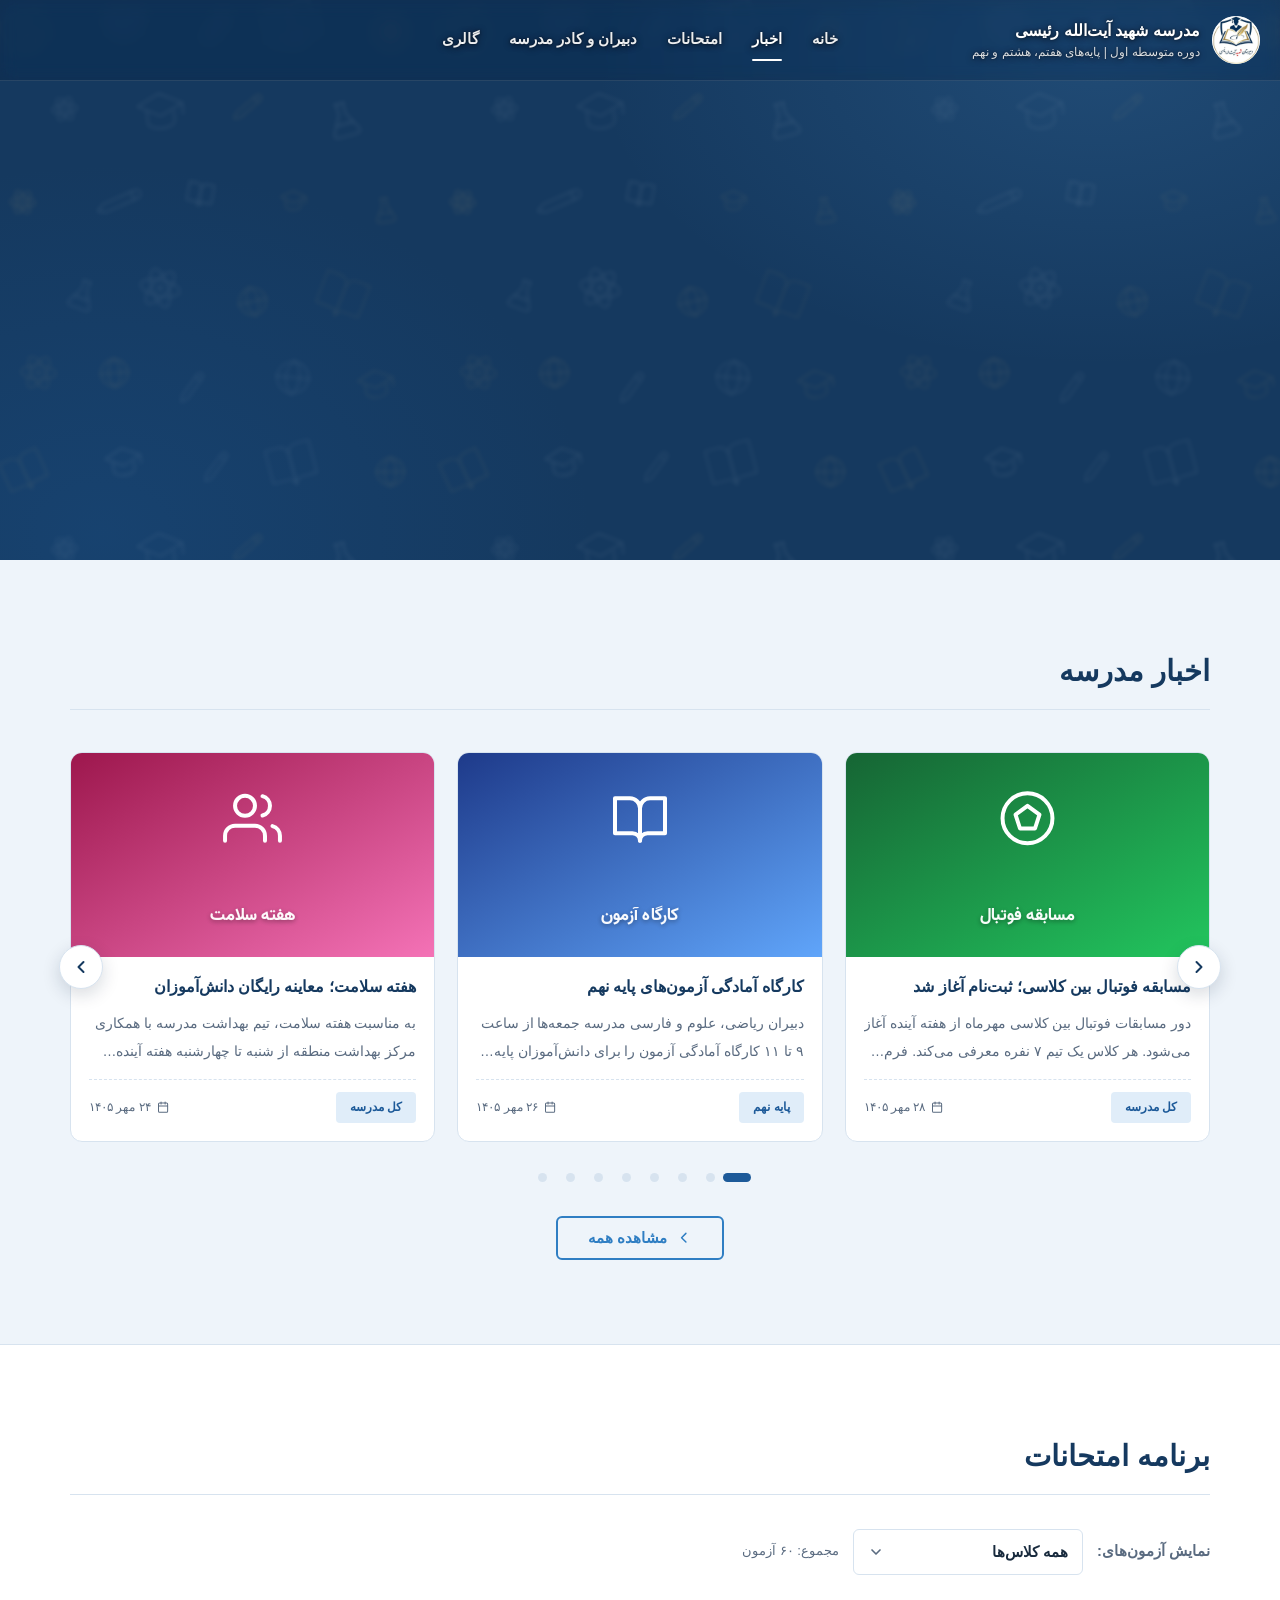
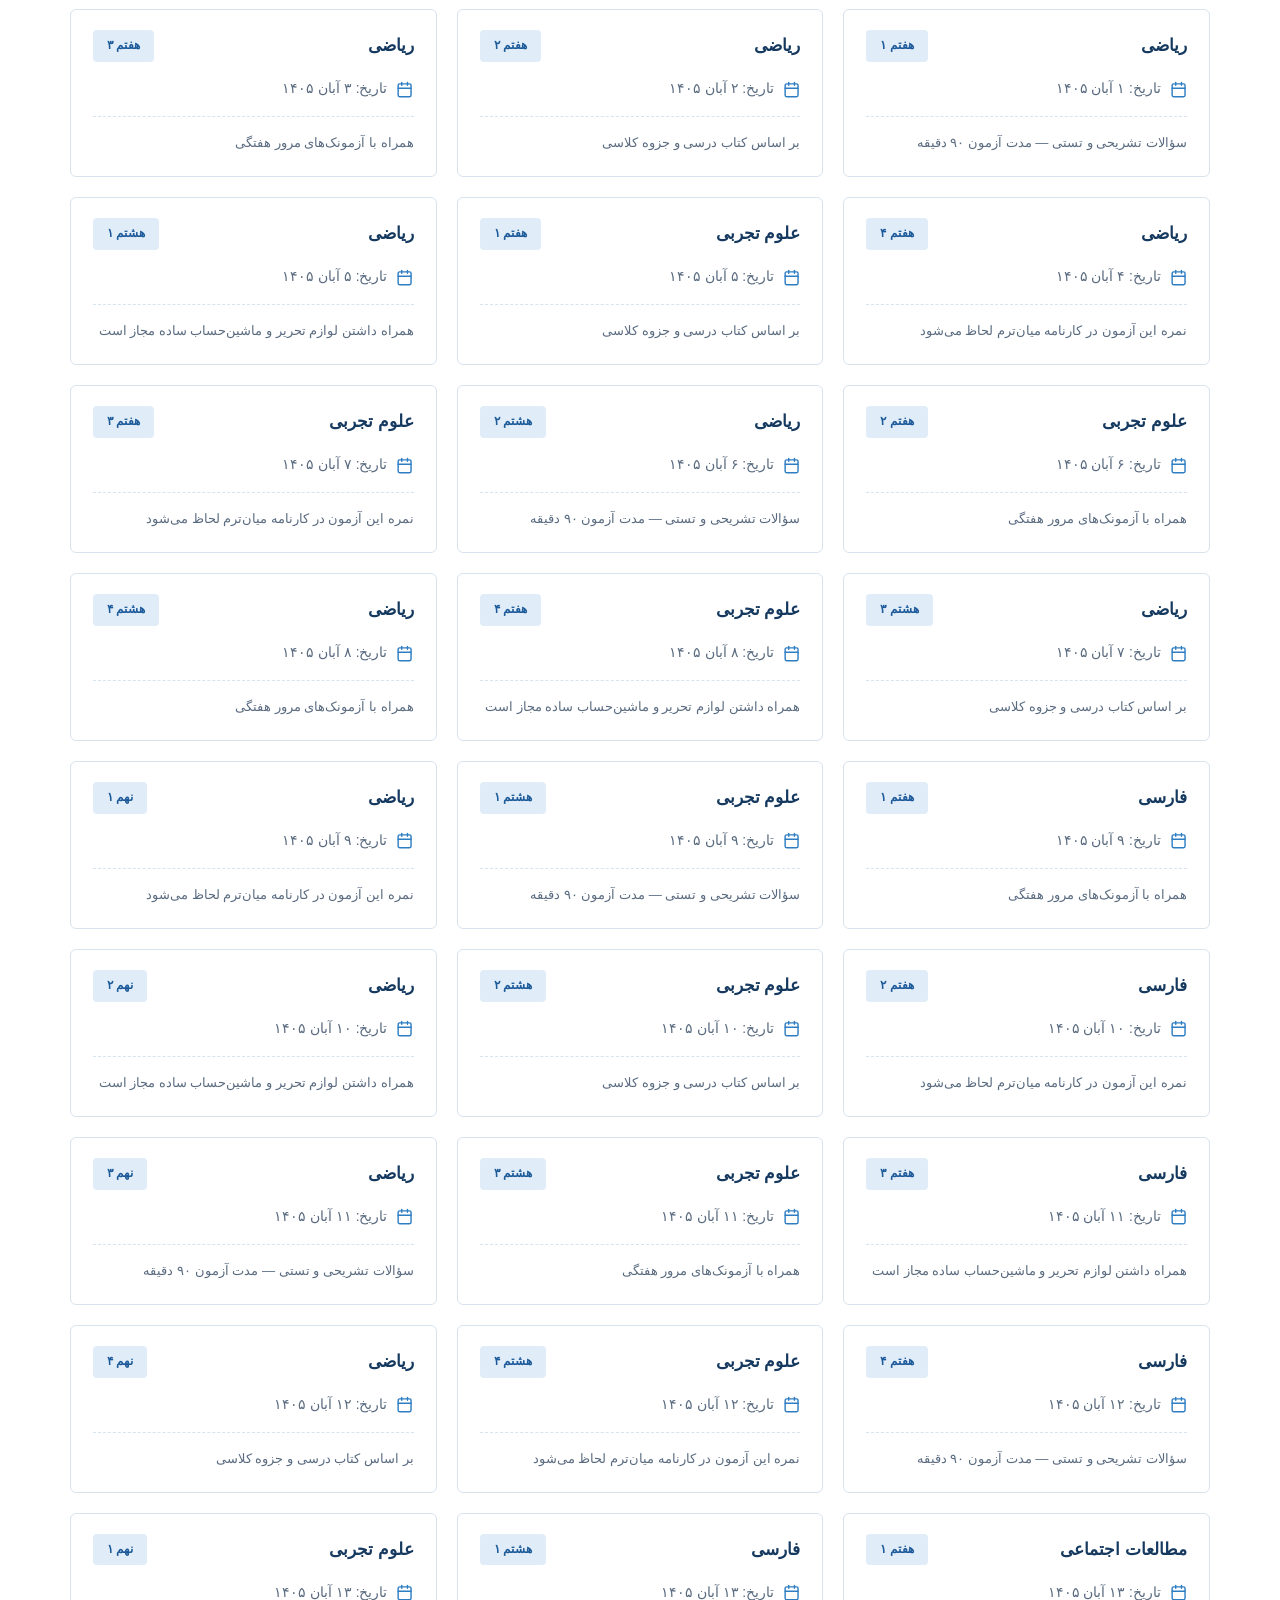
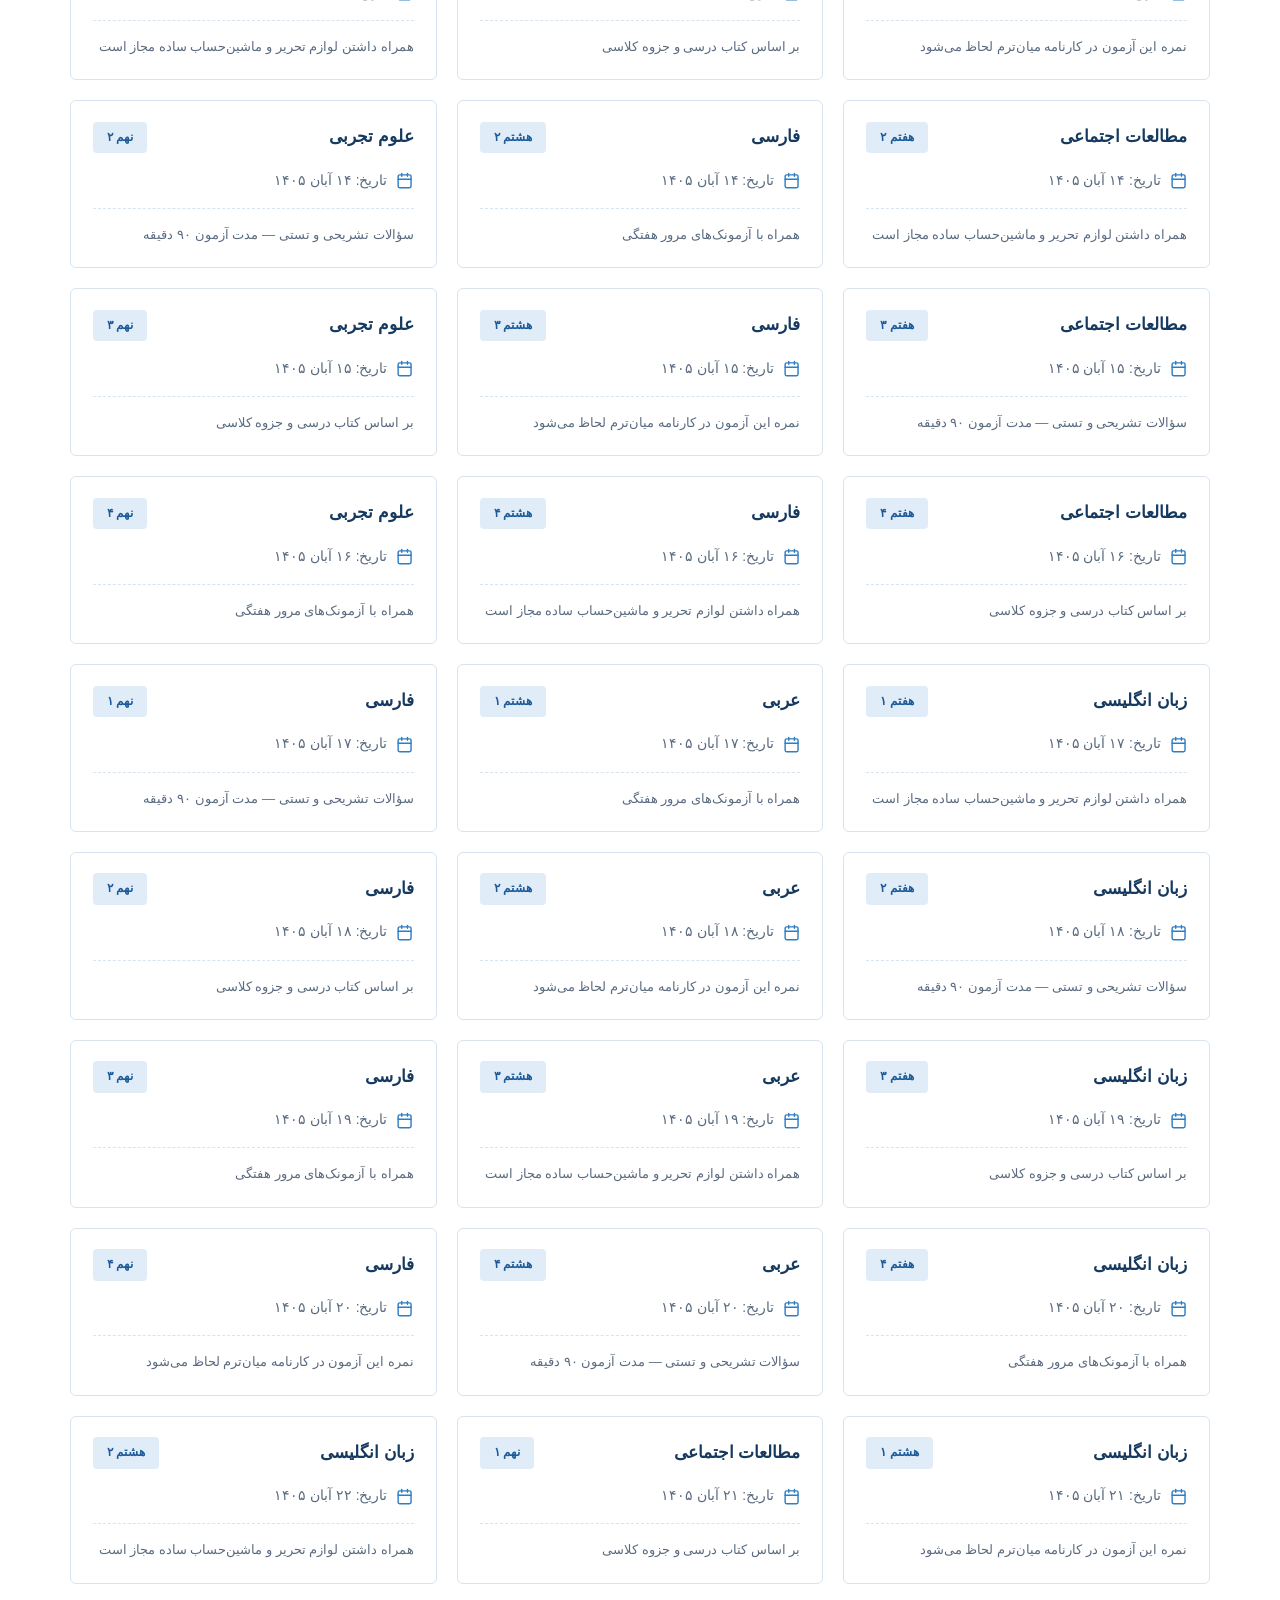
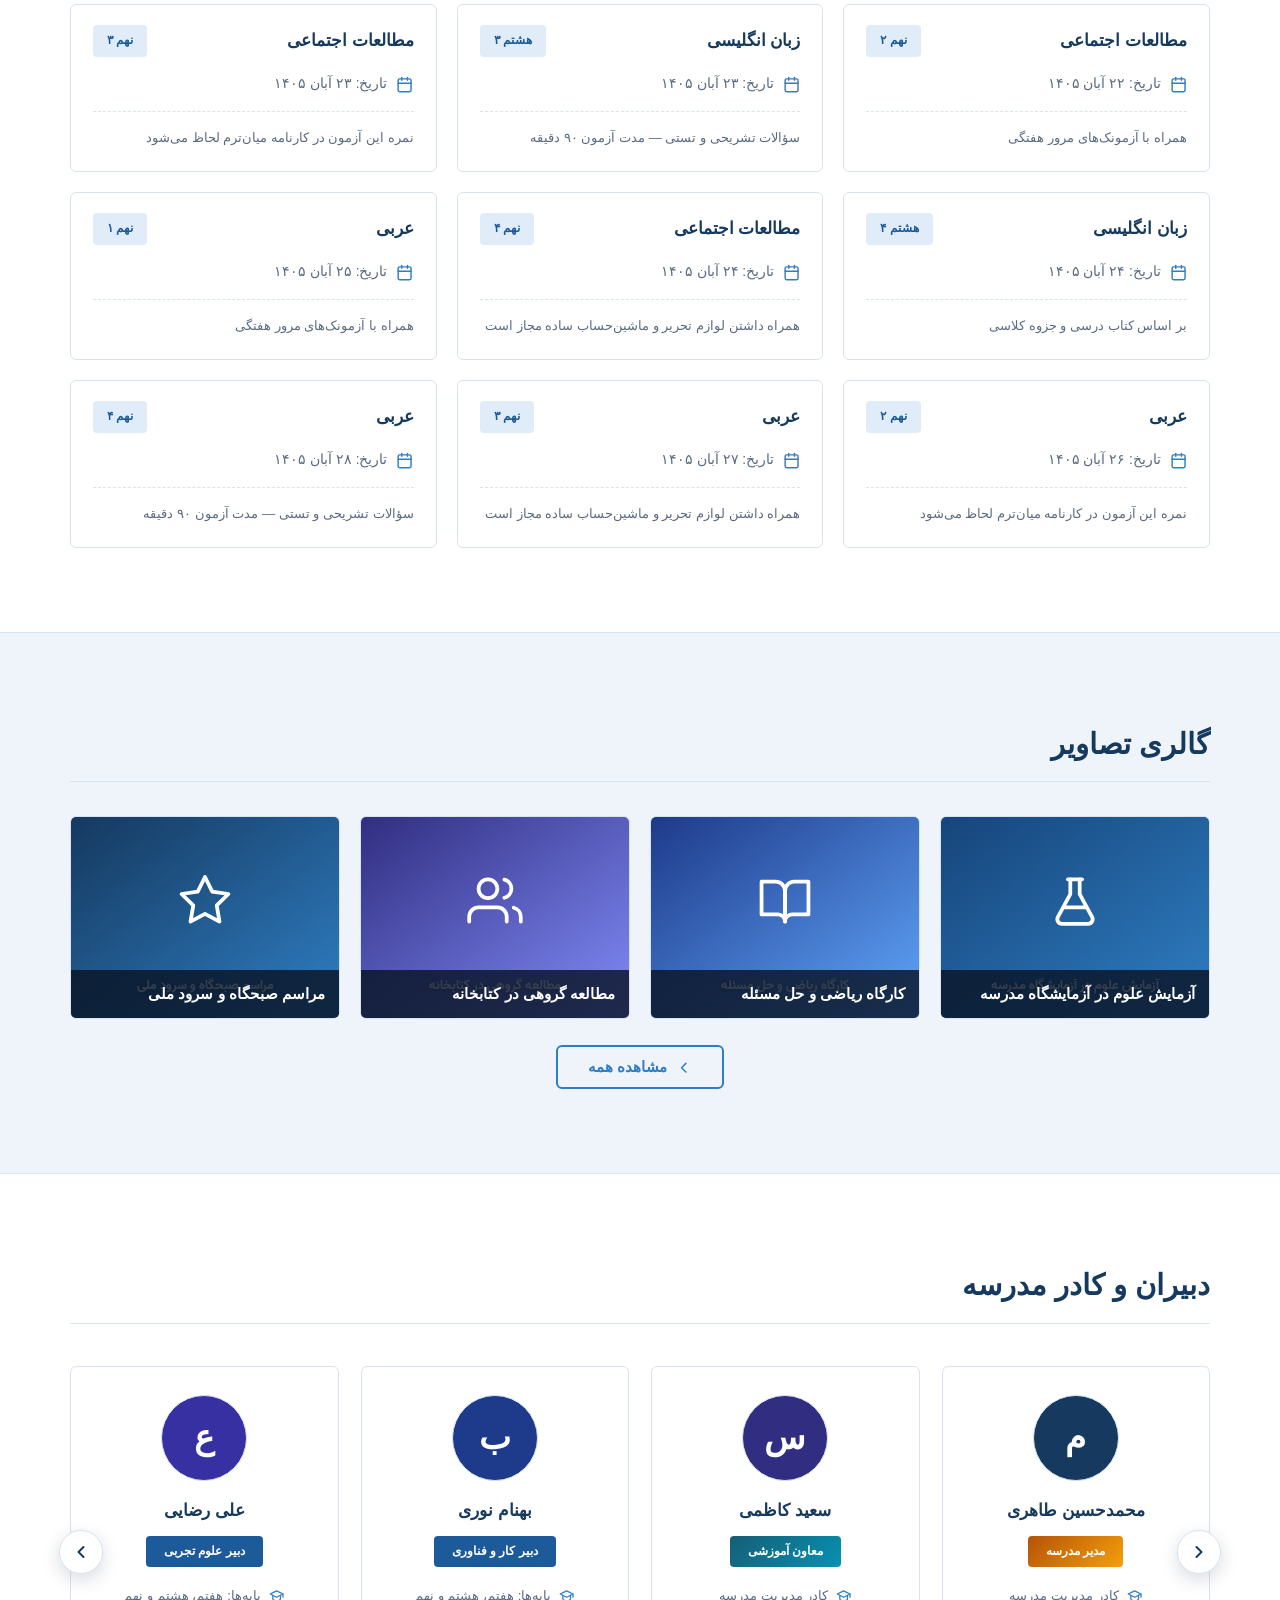
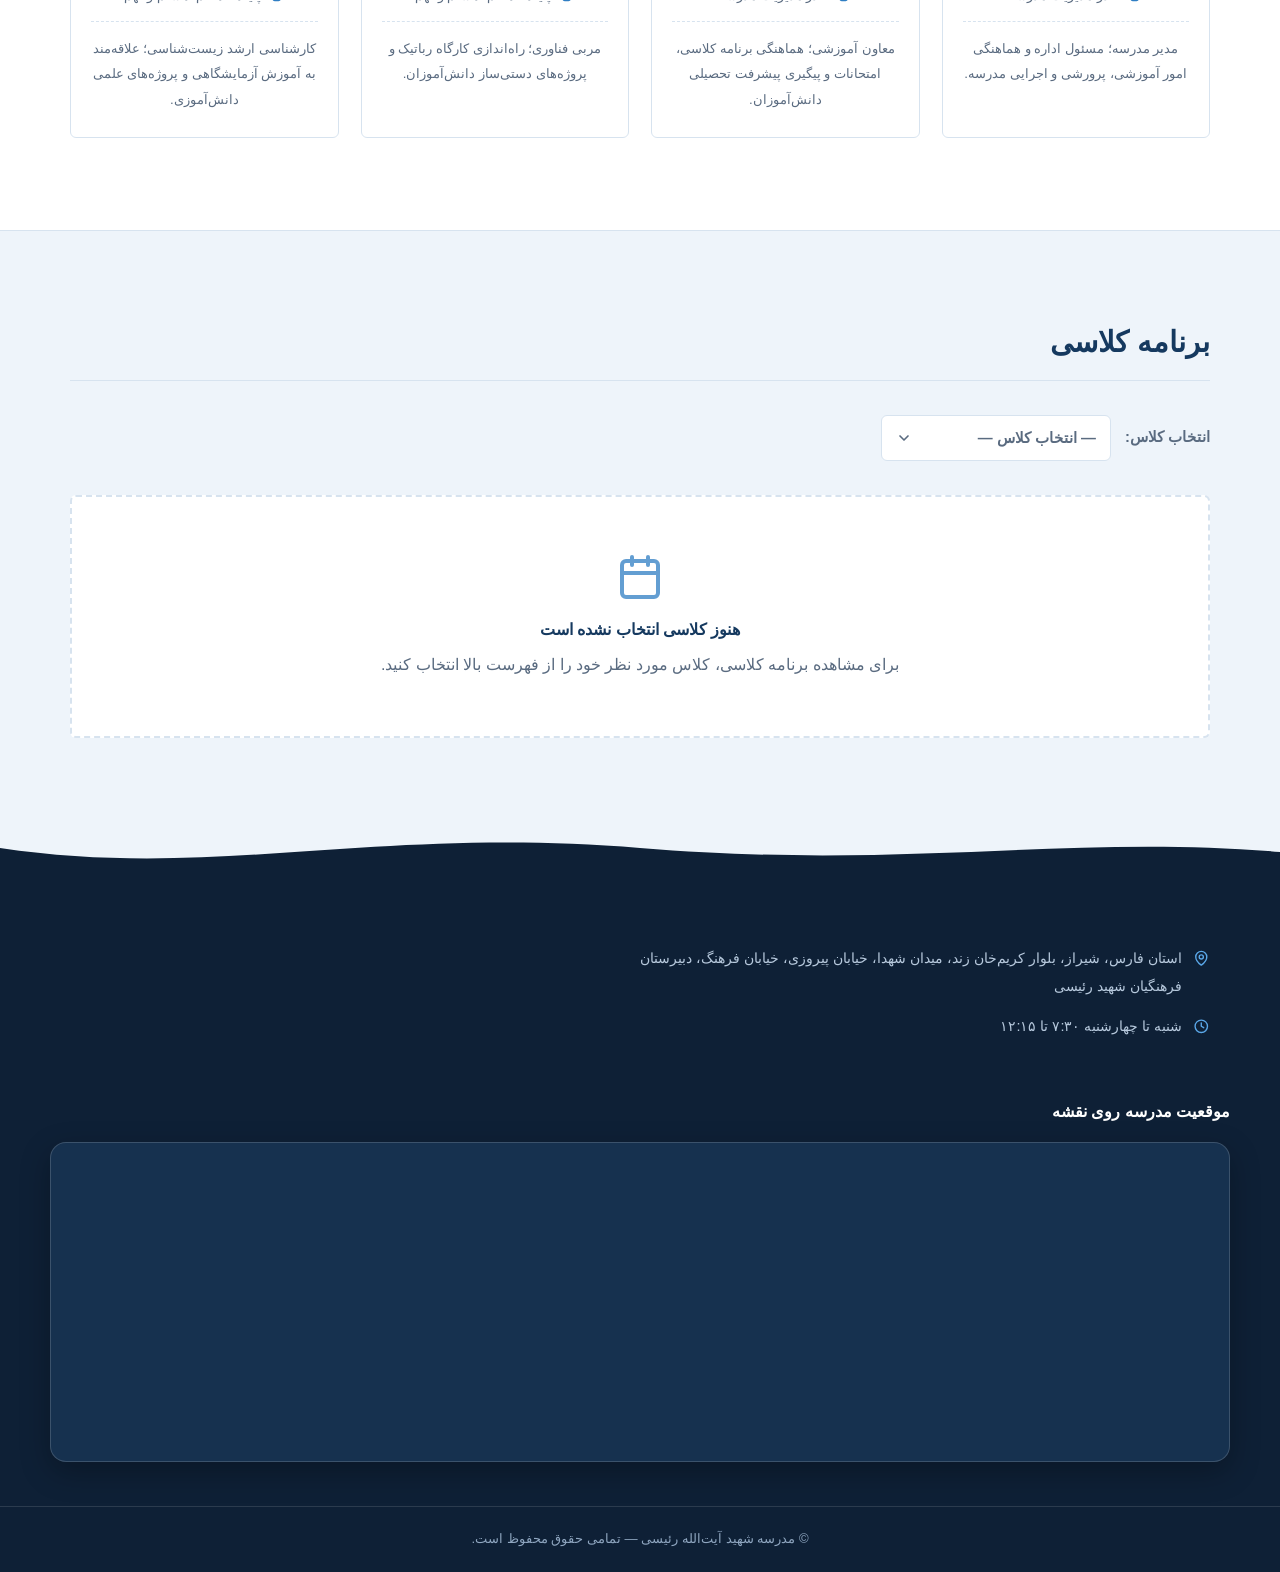
==== index.html @ 33c0fe40 "Add files via upload" ====
<!DOCTYPE html>
<html lang="fa" dir="rtl">
<head>
<meta charset="UTF-8">
<meta name="google-site-verification" content="xv4gmiZQJm2FgOFy_rdwJHqexBnHYSwNHWLRPWJLvKw" />
<meta name="viewport" content="width=device-width, initial-scale=1.0, maximum-scale=1.0, user-scalable=no, viewport-fit=cover">
<meta name="description" content="وب‌سایت رسمی مدرسه شهید آیت‌الله رئیسی (شهید رییسی) شیراز؛ دوره متوسطه اول، پایه‌های هفتم، هشتم و نهم. برنامه کلاسی، امتحانات، اخبار، دبیران و آدرس مدرسه در شیراز، بلوار کریم‌خان زند.">
<meta name="robots" content="index, follow">
<link rel="canonical" href="https://raisi-school.vercel.app/">
<meta property="og:url" content="https://raisi-school.vercel.app/">
<meta property="og:type" content="website">
<meta property="og:locale" content="fa_IR">
<meta property="og:site_name" content="مدرسه شهید آیت‌الله رئیسی شیراز">
<meta property="og:title" content="مدرسه شهید آیت‌الله رئیسی شیراز | دوره متوسطه اول">
<meta property="og:description" content="وب‌سایت رسمی مدرسه شهید آیت‌الله رئیسی شیراز؛ پایه‌های هفتم، هشتم و نهم. برنامه کلاسی، امتحانات و اخبار.">
<script type="application/ld+json">
{
  "@context": "https://schema.org",
  "@type": "School",
  "name": "مدرسه شهید آیت‌الله رئیسی",
  "alternateName": ["مدرسه شهید رئیسی شیراز", "مدرسه شهید رییسی شیراز", "دبیرستان فرهنگیان شهید رئیسی"],
  "description": "مدرسه دوره متوسطه اول (پایه‌های هفتم، هشتم و نهم) در شیراز",
  "inLanguage": "fa",
  "address": {
    "@type": "PostalAddress",
    "addressCountry": "IR",
    "addressRegion": "فارس",
    "addressLocality": "شیراز",
    "streetAddress": "بلوار کریم‌خان زند، میدان شهدا، خیابان پیروزی، خیابان فرهنگ"
  }
}
</script>
<meta name="theme-color" content="#15395f">
<link rel="manifest" href="manifest.webmanifest">
<link rel="apple-touch-icon" href="apple-touch-icon.png">
<meta name="mobile-web-app-capable" content="yes">
<meta name="apple-mobile-web-app-capable" content="yes">
<meta name="apple-mobile-web-app-title" content="مدرسه رئیسی">
<meta name="apple-mobile-web-app-status-bar-style" content="black-translucent">
<title>مدرسه شهید آیت‌الله رئیسی شیراز | دوره متوسطه اول</title>
<!-- آیکون سایت (به‌صورت درون‌خطی؛ بدون فایل اضافه) -->
<link rel="icon" type="image/png" href="[data-uri]">
<!-- فونت فارسی وزیرمتن (در نبود اینترنت، به فونت سیستمی برمی‌گردد) -->
<link rel="preload" href="fonts/Vazir-Variable.woff2" as="font" type="font/woff2" crossorigin>
<!-- استایل Leaflet برای نقشه فوتر (اگر لود نشود، به‌صورت خودکار iframe جایگزین می‌شود) -->
<link rel="stylesheet" href="https://cdnjs.cloudflare.com/ajax/libs/leaflet/1.9.4/leaflet.min.css">

<link rel="stylesheet" href="style.css?v=10">
</head>

<body>
<!-- لینک دسترسی سریع به محتوا -->
<a class="skip-link" href="#mainContent">رفتن به محتوای اصلی</a>

<!-- ============================================================
     اسپرایت آیکون‌ها (یک‌بار تعریف می‌شوند و همه‌جا استفاده می‌شوند)
     ============================================================ -->
<svg xmlns="http://www.w3.org/2000/svg" style="display:none" aria-hidden="true">
  <symbol id="i-menu" viewBox="0 0 24 24"><line x1="4" y1="7" x2="20" y2="7"/><line x1="4" y1="12" x2="20" y2="12"/><line x1="4" y1="17" x2="20" y2="17"/></symbol>
  <symbol id="i-x" viewBox="0 0 24 24"><line x1="6" y1="6" x2="18" y2="18"/><line x1="18" y1="6" x2="6" y2="18"/></symbol>
  <symbol id="i-calendar" viewBox="0 0 24 24"><rect x="3" y="4" width="18" height="18" rx="2"/><line x1="16" y1="2" x2="16" y2="6"/><line x1="8" y1="2" x2="8" y2="6"/><line x1="3" y1="10" x2="21" y2="10"/></symbol>
  <symbol id="i-clock" viewBox="0 0 24 24"><circle cx="12" cy="12" r="9"/><polyline points="12 7 12 12 15.5 14"/></symbol>
  <symbol id="i-pin" viewBox="0 0 24 24"><path d="M20 10c0 6-8 12-8 12s-8-6-8-12a8 8 0 0 1 16 0z"/><circle cx="12" cy="10" r="3"/></symbol>
  <symbol id="i-phone" viewBox="0 0 24 24"><path d="M22 16.9v3a2 2 0 0 1-2.2 2 19.8 19.8 0 0 1-8.6-3.1 19.5 19.5 0 0 1-6-6A19.8 19.8 0 0 1 2.1 4.2 2 2 0 0 1 4.1 2h3a2 2 0 0 1 2 1.7c.13.96.36 1.9.7 2.8a2 2 0 0 1-.45 2.1L8.1 9.9a16 16 0 0 0 6 6l1.3-1.3a2 2 0 0 1 2.1-.45c.9.34 1.85.57 2.8.7a2 2 0 0 1 1.7 2.05z"/></symbol>
  <symbol id="i-mail" viewBox="0 0 24 24"><rect x="2" y="4" width="20" height="16" rx="2"/><path d="m22 7-10 6L2 7"/></symbol>
  <symbol id="i-users" viewBox="0 0 24 24"><path d="M17 21v-2a4 4 0 0 0-4-4H5a4 4 0 0 0-4 4v2"/><circle cx="9" cy="7" r="4"/><path d="M23 21v-2a4 4 0 0 0-3-3.87"/><path d="M16 3.13a4 4 0 0 1 0 7.75"/></symbol>
  <symbol id="i-user" viewBox="0 0 24 24"><path d="M20 21v-2a4 4 0 0 0-4-4H8a4 4 0 0 0-4 4v2"/><circle cx="12" cy="7" r="4"/></symbol>
  <symbol id="i-home" viewBox="0 0 24 24"><path d="m3 10 9-7 9 7v10a2 2 0 0 1-2 2H5a2 2 0 0 1-2-2z"/><path d="M9 22V12h6v10"/></symbol>
  <symbol id="i-book" viewBox="0 0 24 24"><path d="M2 4h6a4 4 0 0 1 4 4v13a3 3 0 0 0-3-3H2z"/><path d="M22 4h-6a4 4 0 0 0-4 4v13a3 3 0 0 1 3-3h7z"/></symbol>
  <symbol id="i-cap" viewBox="0 0 24 24"><path d="M22 9.5 12 4.5 2 9.5l10 5 10-5z"/><path d="M6 11.8V17c0 1.7 2.7 3 6 3s6-1.3 6-3v-5.2"/><path d="M22 9.5v5"/></symbol>
  <symbol id="i-flask" viewBox="0 0 24 24"><path d="M9 3h6"/><path d="M10 3v6.3L4.8 18.9A2 2 0 0 0 6.6 22h10.8a2 2 0 0 0 1.8-3.1L14 9.3V3"/><path d="M7.5 15h9"/></symbol>
  <symbol id="i-trophy" viewBox="0 0 24 24"><path d="M6 9H4.5a2.5 2.5 0 0 1 0-5H6"/><path d="M18 9h1.5a2.5 2.5 0 0 0 0-5H18"/><path d="M4 22h16"/><path d="M10 14.66V17c0 .55-.47.98-.97 1.21C7.85 18.75 7 20.24 7 22"/><path d="M14 14.66V17c0 .55.47.98.97 1.21C16.15 18.75 17 20.24 17 22"/><path d="M18 2H6v7a6 6 0 0 0 12 0V2Z"/></symbol>
  <symbol id="i-image" viewBox="0 0 24 24"><rect x="3" y="3" width="18" height="18" rx="2"/><circle cx="9" cy="9" r="2"/><path d="m21 15-4.5-4.5L5 21"/></symbol>
  <symbol id="i-file" viewBox="0 0 24 24"><path d="M14 2H6a2 2 0 0 0-2 2v16a2 2 0 0 0 2 2h12a2 2 0 0 0 2-2V8z"/><polyline points="14 2 14 8 20 8"/><line x1="16" y1="13" x2="8" y2="13"/><line x1="16" y1="17" x2="8" y2="17"/></symbol>
  <symbol id="i-download" viewBox="0 0 24 24"><path d="M21 15v4a2 2 0 0 1-2 2H5a2 2 0 0 1-2-2v-4"/><polyline points="7 10 12 15 17 10"/><line x1="12" y1="15" x2="12" y2="3"/></symbol>
  <symbol id="i-up" viewBox="0 0 24 24"><line x1="12" y1="19" x2="12" y2="5"/><polyline points="5 12 12 5 19 12"/></symbol>
  <symbol id="i-down" viewBox="0 0 24 24"><line x1="12" y1="5" x2="12" y2="19"/><polyline points="19 12 12 19 5 12"/></symbol>
  <symbol id="i-bell" viewBox="0 0 24 24"><path d="M18 8A6 6 0 0 0 6 8c0 7-3 9-3 9h18s-3-2-3-9"/><path d="M13.73 21a2 2 0 0 1-3.46 0"/></symbol>
  <symbol id="i-info" viewBox="0 0 24 24"><circle cx="12" cy="12" r="10"/><line x1="12" y1="16" x2="12" y2="12"/><line x1="12" y1="8" x2="12.01" y2="8"/></symbol>
  <symbol id="i-alert" viewBox="0 0 24 24"><path d="M10.3 3.9 1.8 18a2 2 0 0 0 1.7 3h17a2 2 0 0 0 1.7-3L13.7 3.9a2 2 0 0 0-3.4 0z"/><line x1="12" y1="9" x2="12" y2="13"/><line x1="12" y1="17" x2="12.01" y2="17"/></symbol>
  <symbol id="i-check" viewBox="0 0 24 24"><polyline points="20 6 9 17 4 12"/></symbol>
  <symbol id="i-check-circle" viewBox="0 0 24 24"><path d="M22 11.1V12a10 10 0 1 1-5.9-9.1"/><polyline points="22 4 12 14.01 9 11.01"/></symbol>
  <symbol id="i-chev-left" viewBox="0 0 24 24"><polyline points="15 18 9 12 15 6"/></symbol>
  <symbol id="i-chev-right" viewBox="0 0 24 24"><polyline points="9 18 15 12 9 6"/></symbol>
  <symbol id="i-send" viewBox="0 0 24 24"><line x1="22" y1="2" x2="11" y2="13"/><polygon points="22 2 15 22 11 13 2 9 22 2"/></symbol>
  <symbol id="i-star" viewBox="0 0 24 24"><polygon points="12 2 15.09 8.26 22 9.27 17 14.14 18.18 21.02 12 17.77 5.82 21.02 7 14.14 2 9.27 8.91 8.26 12 2"/></symbol>
  <symbol id="i-lock" viewBox="0 0 24 24"><rect x="4.5" y="11" width="15" height="10" rx="2"/><path d="M8 11V7a4 4 0 0 1 8 0v4"/></symbol>
  <symbol id="i-gear" viewBox="0 0 24 24"><circle cx="12" cy="12" r="3.2"/><path d="M19.4 15a1.65 1.65 0 0 0 .33 1.82l.06.06a2 2 0 1 1-2.83 2.83l-.06-.06a1.65 1.65 0 0 0-1.82-.33 1.65 1.65 0 0 0-1 1.51V21a2 2 0 1 1-4 0v-.09a1.65 1.65 0 0 0-1-1.51 1.65 1.65 0 0 0-1.82.33l-.06.06a2 2 0 1 1-2.83-2.83l.06-.06a1.65 1.65 0 0 0 .33-1.82 1.65 1.65 0 0 0-1.51-1H3a2 2 0 1 1 0-4h.09a1.65 1.65 0 0 0 1.51-1 1.65 1.65 0 0 0-.33-1.82l-.06-.06a2 2 0 1 1 2.83-2.83l.06.06a1.65 1.65 0 0 0 1.82.33h0a1.65 1.65 0 0 0 1-1.51V3a2 2 0 1 1 4 0v.09a1.65 1.65 0 0 0 1 1.51h0a1.65 1.65 0 0 0 1.82-.33l.06-.06a2 2 0 1 1 2.83 2.83l-.06.06a1.65 1.65 0 0 0-.33 1.82v0a1.65 1.65 0 0 0 1.51 1H21a2 2 0 1 1 0 4h-.09a1.65 1.65 0 0 0-1.51 1z"/></symbol>
  <symbol id="i-trash" viewBox="0 0 24 24"><polyline points="3 6 5 6 21 6"/><path d="M19 6l-1 14a2 2 0 0 1-2 2H8a2 2 0 0 1-2-2L5 6"/><path d="M10 11v6"/><path d="M14 11v6"/><path d="M9 6V4a1 1 0 0 1 1-1h4a1 1 0 0 1 1 1v2"/></symbol>
  <symbol id="i-plus" viewBox="0 0 24 24"><line x1="12" y1="5" x2="12" y2="19"/><line x1="5" y1="12" x2="19" y2="12"/></symbol>
  <symbol id="i-zoom" viewBox="0 0 24 24"><circle cx="11" cy="11" r="7"/><line x1="16.5" y1="16.5" x2="21" y2="21"/></symbol>
</svg>

<!-- ============================================================
     هدر سایت
     ============================================================ -->
<header class="site-header" id="siteHeader">
  <div class="container header-inner">
    <!-- نام و نشان مدرسه -->
    <a href="#home" class="brand" aria-label="مدرسه شهید آیت‌الله رئیسی - صفحه اصلی">
      <img class="brand-logo" src="[data-uri]" alt="نشان مدرسه شهید آیت‌الله رئیسی">
      <span class="brand-text">
        <strong>مدرسه شهید آیت‌الله رئیسی</strong>
        <span>دوره متوسطه اول | پایه‌های هفتم، هشتم و نهم</span>
      </span>
    </a>

    <!-- منوی دسکتاپ (Task 64 — مدل ۱): شش دکمهٔ وسط هدر؛ در موبایل/تبلت مخفی و جایش همبرگر است -->
    <nav class="main-nav" aria-label="منوی اصلی">
      <a class="nav-link active" href="#home">خانه</a>
      <a class="nav-link" href="#announcements">اخبار</a>
      <a class="nav-link" href="#exams">امتحانات</a>
      <a class="nav-link" href="#teachers">دبیران و کادر مدرسه</a>
      <a class="nav-link" href="#gallery">گالری</a>
    </nav>

    <!-- دکمه سه‌خط در گوشه هدر (فقط موبایل/تبلت — Task 64) -->
    <div class="header-actions">
      <button class="menu-burger" id="menuToggle" title="منو" aria-label="منو" aria-expanded="false" aria-controls="menuPanel">
        <span class="bars" aria-hidden="true"><i></i><i></i><i></i></span>
      </button>
    </div>
  </div>

  <!-- منوی کشویی: از زیر هدر باز می‌شود -->
  <nav class="menu-panel" id="menuPanel" aria-label="منوی اصلی">
    <div class="container menu-grid">
      <a href="#home"><svg class="ic" aria-hidden="true"><use href="#i-home"/></svg>خانه</a>
      <a href="#announcements"><svg class="ic" aria-hidden="true"><use href="#i-bell"/></svg>اخبار</a>
      <a href="#exams"><svg class="ic" aria-hidden="true"><use href="#i-file"/></svg>امتحانات</a>
      <a href="#teachers"><svg class="ic" aria-hidden="true"><use href="#i-cap"/></svg>دبیران و کادر مدرسه</a>
      <a href="#gallery"><svg class="ic" aria-hidden="true"><use href="#i-image"/></svg>گالری</a>
      <a href="#schedule"><svg class="ic" aria-hidden="true"><use href="#i-calendar"/></svg>برنامه کلاسی</a>
      <a href="#student-login" class="stu-login-trigger menu-login-item" role="button"><svg class="ic" aria-hidden="true"><use href="#i-lock"/></svg>ورود دانش‌آموز</a>
    </div>
  </nav>
</header>

<div class="menu-overlay" id="menuOverlay"></div>

<main id="mainContent">

  <!-- ============================================================
       صفحه اصلی (هیرو)
       ============================================================ -->
  <section class="welcome hero" id="home" aria-roledescription="carousel" aria-label="بنر صفحه اول">
    <!-- نام مدرسه فقط برای موتورهای جست‌وجو (پنهان) — روی بنر هیچ متنی نشان داده نمی‌شود -->
    <h1 class="sr-only">مدرسه شهید آیت‌الله رئیسی</h1>
    <!-- اسلایدهای بنر از «پنل مدیریت ← بنر صفحه اصلی» خوانده و با جاوااسکریپت ساخته می‌شوند؛
         بنر فقط عکس است؛ تا عکس انتخاب شود، پس‌زمینهٔ آبیِ ساده دیده می‌شود -->
    <div class="hero-track" id="heroTrack">

      <div class="hero-slide is-active" aria-hidden="false">
        <div class="hero-bg"></div>
      </div>

    </div>

    <button type="button" class="hero-arrow hero-prev" id="heroPrev" aria-label="اسلاید قبلی">
      <svg viewBox="0 0 24 24" width="22" height="22" fill="none" stroke="currentColor" stroke-width="2.4" stroke-linecap="round" stroke-linejoin="round" aria-hidden="true"><polyline points="9 6 15 12 9 18"/></svg>
    </button>
    <button type="button" class="hero-arrow hero-next" id="heroNext" aria-label="اسلاید بعدی">
      <svg viewBox="0 0 24 24" width="22" height="22" fill="none" stroke="currentColor" stroke-width="2.4" stroke-linecap="round" stroke-linejoin="round" aria-hidden="true"><polyline points="15 6 9 12 15 18"/></svg>
    </button>
    <div class="hero-dots" id="heroDots" role="tablist" aria-label="انتخاب اسلاید"></div>
  </section>


  <!-- ============================================================
       بخش اخبار مدرسه
       ============================================================ -->
  <section class="section" id="announcements">
    <div class="container">
      <div class="section-head reveal">
        <h2>اخبار مدرسه</h2>      </div>
      <!-- اسلایدر اخبار: چند کارت در هر نما + فلش‌ها و نقطه‌ها (مثل بنر صفحهٔ اول؛ جدیدترین خبر اول) -->
      <div class="ann-slider" id="annSlider">
        <div class="ann-viewport" id="annViewport">
          <div class="ann-list ann-track" id="annList"></div>
        </div>
        <button type="button" class="ann-arrow ann-prev" id="annPrev" aria-label="اخبار قبلی">
          <svg viewBox="0 0 24 24" width="20" height="20" fill="none" stroke="currentColor" stroke-width="2.4" stroke-linecap="round" stroke-linejoin="round" aria-hidden="true"><polyline points="9 6 15 12 9 18"/></svg>
        </button>
        <button type="button" class="ann-arrow ann-next" id="annNext" aria-label="اخبار بعدی">
          <svg viewBox="0 0 24 24" width="20" height="20" fill="none" stroke="currentColor" stroke-width="2.4" stroke-linecap="round" stroke-linejoin="round" aria-hidden="true"><polyline points="15 6 9 12 15 18"/></svg>
        </button>
        <div class="ann-dots" id="annDots" role="tablist" aria-label="صفحه‌های اخبار"></div>
      </div>
      <!-- دکمهٔ «مشاهده همه» → صفحهٔ کامل اخبار: جستجو + همهٔ خبرها (جدیدترین اول) -->
      <div class="gallery-more" id="annMore" hidden>
        <button type="button" class="btn btn-outline" id="annMoreBtn"><svg class="ic" aria-hidden="true"><use href="#i-chev-left"/></svg>مشاهده همه</button>
      </div>
    </div>
  </section>

  <!-- ============================================================
       بخش برنامه امتحانات (با فیلتر کلاس)
       ============================================================ -->
  <section class="section section-alt" id="exams">
    <div class="container">
      <div class="section-head reveal">
        <h2>برنامه امتحانات</h2>      </div>
      <div class="filter-bar reveal">
        <label for="examFilter">نمایش آزمون‌های:</label>
        <select id="examFilter" aria-label="فیلتر آزمون‌ها بر اساس کلاس"></select>
        <span class="count-hint" id="examCount"></span>
      </div>
      <div class="exam-list" id="examList"></div>
    </div>
  </section>

  <!-- ============================================================
       بخش گالری (۲ مجموعهٔ اول در صفحهٔ اصلی — دکمهٔ «مشاهده همه»)
       ============================================================ -->
  <section class="section" id="gallery">
    <div class="container">
      <div class="section-head reveal">
        <h2>گالری تصاویر</h2>
      </div>
      <div class="gallery-grid" id="galleryGrid"></div>
      <div class="gallery-more" id="galleryMore" hidden>
        <button type="button" class="btn btn-outline" id="galleryMoreBtn"><svg class="ic" aria-hidden="true"><use href="#i-chev-left"/></svg>مشاهده همه</button>
      </div>
    </div>
  </section>

  <!-- ============================================================
       بخش دبیران (هر درس یک دبیر مجرب)
       ============================================================ -->
  <section class="section section-alt" id="teachers">
    <div class="container">
      <div class="section-head reveal">
        <h2>دبیران و کادر مدرسه</h2>      </div>
      <!-- اسلایدر دبیران و کادر مدرسه: همان اسلایدر اخبار (چند کارت در هر نما + فلش + نقطه + چرخش خودکار) -->
      <div class="ann-slider tea-slider" id="teaSlider">
        <div class="ann-viewport" id="teaViewport">
          <div class="ann-list teachers-grid" id="teachersGrid"></div>
        </div>
        <button type="button" class="ann-arrow ann-prev" id="teaPrev" aria-label="دبیران قبلی">
          <svg viewBox="0 0 24 24" width="20" height="20" fill="none" stroke="currentColor" stroke-width="2.4" stroke-linecap="round" stroke-linejoin="round" aria-hidden="true"><polyline points="9 6 15 12 9 18"/></svg>
        </button>
        <button type="button" class="ann-arrow ann-next" id="teaNext" aria-label="دبیران بعدی">
          <svg viewBox="0 0 24 24" width="20" height="20" fill="none" stroke="currentColor" stroke-width="2.4" stroke-linecap="round" stroke-linejoin="round" aria-hidden="true"><polyline points="15 6 9 12 15 18"/></svg>
        </button>
        <div class="ann-dots" id="teaDots" role="tablist" aria-label="صفحه‌های دبیران"></div>
      </div>
    </div>
  </section>

  <!-- ============================================================
       بخش برنامه کلاسی (ابتدا کلاس انتخاب می‌شود)
       ============================================================ -->
  <section class="section" id="schedule">
    <div class="container">
      <div class="section-head reveal">
        <h2>برنامه کلاسی</h2>      </div>
      <div class="filter-bar reveal">
        <label for="schedSelect">انتخاب کلاس:</label>
        <select id="schedSelect" aria-label="انتخاب کلاس برای مشاهده برنامه کلاسی"></select>
      </div>
      <div id="schedWrap"></div>
    </div>
  </section>


  </main>

<!-- ============================================================
     فوتر سایت
     ============================================================ -->
<!-- موج تزئینی بالای فوتر (Task 27) -->
<svg class="footer-wave" viewBox="0 0 1440 64" preserveAspectRatio="none" aria-hidden="true"><path fill="#0e2036" d="M0,64 L0,26 C240,58 420,4 720,26 C1020,48 1200,12 1440,30 L1440,64 Z"/></svg>
<footer class="site-footer">
  <div class="container">
    <div class="footer-grid">
      <!-- معرفی کوتاه -->
      <div>
        <div class="footer-brand">
        </div>
      </div>
      <!-- اطلاعات تماس -->
      <div>
        <ul class="footer-contact">
          <li>
            <svg class="ic" aria-hidden="true"><use href="#i-pin"/></svg>
            <span>استان فارس، شیراز، بلوار کریم‌خان زند، میدان شهدا، خیابان پیروزی، خیابان فرهنگ، دبیرستان فرهنگیان شهید رئیسی</span>
          </li>
          <li>
            <svg class="ic" aria-hidden="true"><use href="#i-clock"/></svg>
            <span>شنبه تا چهارشنبه ۷:۳۰ تا ۱۲:۱۵</span>
          </li>
          <li class="footer-login-item">
            <svg class="ic" aria-hidden="true"><use href="#i-lock"/></svg>
            <button type="button" class="footer-login-link stu-login-trigger">ورود دانش‌آموز</button>
          </li>
        </ul>
      </div>
    </div>
  </div>

  <!-- نقشه‌ی مدرسه (Leaflet + OpenStreetMap). برای تغییر محل: مقدار SCHOOL_LAT و SCHOOL_LON در اسکریپت انتهای صفحه را عوض کنید -->
  <div class="container footer-map">
    <div class="footer-map-head">
      <strong>موقعیت مدرسه روی نقشه</strong>
    </div>
    <div class="footer-map-frame">
      <div class="map-loading">در حال بارگذاری نقشه…</div>
      <div id="schoolMap" aria-label="نقشه موقعیت مدرسه در شیراز"></div>
    </div>
  </div>
  <div class="footer-bottom">
    <button type="button" class="admin-footer-text" id="adminFooterBtn" aria-label="پنل مدیریت مدرسه" title="پنل مدیریت مدرسه">© مدرسه شهید آیت‌الله رئیسی — تمامی حقوق محفوظ است.</button>
  </div>
</footer>

<!-- صفحهٔ همهٔ اخبار (دکمهٔ «مشاهده همه» → فهرست کامل + فیلد جستجو؛ جدیدترین خبر اول) -->
<div class="ann-page" id="annAllPage" role="dialog" aria-modal="true" aria-label="همهٔ اخبار مدرسه" hidden>
  <div class="allpage-top">
    <button type="button" class="annpage-close" id="annAllClose" title="بازگشت" aria-label="بازگشت به صفحهٔ اصلی">
      <svg class="ic" aria-hidden="true"><use href="#i-x"/></svg>
    </button>
    <h2 class="allpage-title">همهٔ اخبار</h2>
    <span class="chip" id="annAllCount"></span>
  </div>
  <div class="annpage-scroll" id="annAllScroll">
  <div class="allpage-tools">
    <div class="allpage-search">
      <svg class="ic" aria-hidden="true"><use href="#i-zoom"/></svg>
      <input type="text" id="annAllSearch" placeholder="جستجو در عنوان یا متن خبر…" aria-label="جستجو در اخبار" autocomplete="off" enterkeyhint="search">
      <button type="button" class="allpage-clear" id="annAllClear" title="پاک کردن جستجو" aria-label="پاک کردن جستجو" hidden>
        <svg class="ic" aria-hidden="true"><use href="#i-x"/></svg>
      </button>
    </div>
  </div>
    <div class="container allpage-body">
      <div class="ann-list" id="annAllList"></div>
    </div>
  </div>
</div>

<!-- صفحهٔ همهٔ گالری (دکمهٔ «مشاهده همه» → همهٔ مجموعه‌ها؛ بدون فیلد جستجو) -->
<div class="ann-page" id="galleryAllPage" role="dialog" aria-modal="true" aria-label="همهٔ تصاویر گالری" hidden>
  <div class="allpage-top">
    <button type="button" class="annpage-close" id="galleryAllClose" title="بازگشت" aria-label="بازگشت به صفحهٔ اصلی">
      <svg class="ic" aria-hidden="true"><use href="#i-x"/></svg>
    </button>
    <h2 class="allpage-title">همهٔ تصاویر گالری</h2>
    <span class="chip" id="galleryAllCount"></span>
  </div>
  <div class="annpage-scroll" id="galleryAllScroll">
    <div class="container allpage-body">
      <div class="gallery-grid" id="galleryAllGrid"></div>
    </div>
  </div>
</div>

<!-- صفحهٔ اختصاصی اطلاعیه (کلیک روی کارت اطلاعیه → تصویر بالا + متن کامل) -->
<div class="ann-page" id="annPage" role="dialog" aria-modal="true" aria-label="جزئیات خبر" hidden>
  <div class="annpage-bar">
    <div class="annpage-bar-in">
      <button type="button" class="annpage-pill" id="annPageClose" title="بازگشت" aria-label="بستن صفحهٔ خبر و بازگشت">
        <svg class="ic" aria-hidden="true"><use href="#i-chev-right"/></svg><span class="pill-txt">بازگشت</span>
      </button>
      <button type="button" class="annpage-pill" id="annPageShare" title="اشتراک‌گذاری خبر" aria-label="اشتراک‌گذاری خبر">
        <svg viewBox="0 0 24 24" fill="none" stroke="currentColor" stroke-width="2" stroke-linecap="round" stroke-linejoin="round" aria-hidden="true"><circle cx="18" cy="5" r="3"/><circle cx="6" cy="12" r="3"/><circle cx="18" cy="19" r="3"/><line x1="8.6" y1="13.5" x2="15.4" y2="17.5"/><line x1="15.4" y1="6.5" x2="8.6" y2="10.5"/></svg><span class="pill-txt">اشتراک‌گذاری</span>
      </button>
    </div>
    <div class="annpage-prog"><span id="annPageProg"></span></div>
  </div>
  <div class="annpage-scroll" id="annPageScroll">
    <div class="annpage-wrap" id="annPageWrap">
      <div class="annpage-cover">
        <div class="annpage-bg" id="annPageBg" aria-hidden="true"></div>
        <button type="button" class="annpage-imgbtn" id="annPageImgBtn" title="نمایش بزرگ تصویر" aria-label="نمایش بزرگ تصویر خبر">
          <img id="annPageImg" alt="" draggable="false">
          <span class="zoom-hint" aria-hidden="true"><svg class="ic"><use href="#i-zoom"/></svg></span>
        </button>
      </div>
      <div class="annpage-thumbs" id="annPageThumbs" hidden></div>
      <article class="annpage-article">
        <div class="annpage-meta">
          <span class="chip" id="annPageAud"></span>
          <span class="annpage-date" id="annPageDateWrap"><svg class="ic" aria-hidden="true"><use href="#i-calendar"/></svg><span id="annPageDate"></span></span>
        </div>
        <h2 id="annPageTitle"></h2>
        <div class="annpage-text" id="annPageText"></div>
        <div class="annpage-actions">
        </div>
      </article>
      <section class="annpage-more" id="annPageMore" hidden>
        <h3>اخبار دیگر</h3>
        <div class="annpage-rel-grid" id="annPageRelated"></div>
      </section>
    </div>
  </div>
</div>

<!-- لایت‌باکس گالری (نمایش بزرگ تصویر + ورق‌زدن تصاویر مجموعه با فلش‌ها) -->
<div class="lightbox" id="lightbox" role="dialog" aria-modal="true" aria-label="نمایش بزرگ تصویر گالری">
  <button class="lb-close" id="lbClose" title="بستن" aria-label="بستن تصویر">
    <svg class="ic" aria-hidden="true"><use href="#i-x"/></svg>
  </button>
  <button class="lb-nav lb-prev" id="lbPrev" title="تصویر قبلی" aria-label="تصویر قبلی">
    <svg class="ic" aria-hidden="true"><use href="#i-chev-right"/></svg>
  </button>
  <button class="lb-nav lb-next" id="lbNext" title="تصویر بعدی" aria-label="تصویر بعدی">
    <svg class="ic" aria-hidden="true"><use href="#i-chev-left"/></svg>
  </button>
  <button type="button" class="lb-zoomchip" id="lbZoomChip" hidden title="بازگشت به اندازهٔ اصلی" aria-label="بازگشت تصویر به اندازهٔ اصلی">
    <svg class="ic" aria-hidden="true"><use href="#i-zoom"/></svg><span id="lbZoomPct"></span>
  </button>
  <figure>
    <img id="lbImg" src="" alt="تصویر گالری" draggable="false">
    <figcaption><span id="lbCaption"></span><span class="lb-count" id="lbCount" hidden></span></figcaption>
  </figure>
</div>


<!-- ============ ورود دانش‌آموز: کد ملی + رمز عبور ============ -->
<div class="admin-gate" id="stuGate" hidden>
  <div class="admin-gate-card" id="stuGateCard" role="dialog" aria-modal="true" aria-label="ورود دانش‌آموز">
    <div class="admin-gate-icon"><svg class="ic" aria-hidden="true"><use href="#i-lock"/></svg></div>
    <h3>ورود دانش‌آموز</h3>
    <p>برای ورود به پنل دانش‌آموزی، کد ملی و رمز عبور خود را وارد کنید.</p>
    <form id="stuGateForm" autocomplete="off" novalidate>
      <input type="text" id="stuNid" class="stu-in" inputmode="numeric" placeholder="کد ملی" aria-label="کد ملی" maxlength="10" autocomplete="username">
      <input type="password" id="stuPass" class="stu-in" placeholder="رمز عبور" aria-label="رمز عبور" maxlength="40" autocomplete="current-password">
      <div class="admin-gate-actions">
        <button type="button" class="btn btn-outline" id="stuGateCancel">انصراف</button>
        <button type="submit" class="btn btn-primary">ورود</button>
      </div>
      <div class="admin-gate-error" id="stuGateError" hidden></div>
    </form>
  </div>
</div>

<!-- توست پیام‌های کوتاه -->
<!-- ============ پنل مدیریت: درگاه رمز (Task 11) ============ -->
<div class="admin-gate" id="adminGate" hidden>
  <div class="admin-gate-card" id="adminGateCard" role="dialog" aria-modal="true" aria-label="ورود مدیر">
    <div class="admin-gate-icon"><svg class="ic" aria-hidden="true"><use href="#i-lock"/></svg></div>
    <h3>ورود مدیر</h3>
    <p>برای ورود به پنل مدیریت، رمز مدیر را وارد کنید.</p>
    <form id="adminGateForm" autocomplete="off">
      <input type="password" id="adminPassInput" placeholder="رمز ورود" aria-label="رمز ورود مدیر" maxlength="40" autocomplete="off">
      <div class="admin-gate-actions">
        <button type="button" class="btn btn-outline" id="adminGateCancel">انصراف</button>
        <button type="submit" class="btn btn-primary" id="adminGateOk">ورود</button>
      </div>
      <div class="admin-gate-error" id="adminGateError" hidden>رمز اشتباه است؛ دوباره تلاش کنید.</div>
    </form>
  </div>
</div>

<!-- ============ پنل مدیریت: ویرایش محتوای سایت (Task 11) ============ -->
<div class="admin-panel" id="adminPanel" role="dialog" aria-modal="true" aria-label="پنل مدیریت مدرسه">
  <div class="admin-head">
    <div class="adm-title">
      <svg class="ic" aria-hidden="true"><use href="#i-gear"/></svg>
      <div>پنل مدیریت<small>مدرسه شهید آیت‌الله رئیسی</small></div>
    </div>
    <div class="adm-stats" id="admStats" aria-live="polite">
      <span class="adm-chip" title="تعداد کاربران آنلاین سایت"><i class="adm-dot"></i><b id="admOnline">—</b><em>آنلاین</em></span>
      <span class="adm-chip" dir="ltr" title="آی‌پی شما"><em>IP</em><b id="admIp">—</b></span>
    </div>
    <div class="adm-head-actions">
      <button type="button" class="adm-close adm-logout" id="adminLogoutBtn" title="خروج و قفل کردن پنل" aria-label="خروج و قفل کردن پنل مدیریت"><svg class="ic" aria-hidden="true"><use href="#i-lock"/></svg></button>
      <button class="adm-close" id="adminPanelClose" title="بستن پنل" aria-label="بستن پنل مدیریت"><svg class="ic" aria-hidden="true"><use href="#i-x"/></svg></button>
    </div>
  </div>

  <div class="admin-tabs">
    <button type="button" data-atab="banner" class="active"><svg class="ic" aria-hidden="true"><use href="#i-image"/></svg>بنر صفحه اصلی</button>
    <button type="button" data-atab="ann"><svg class="ic" aria-hidden="true"><use href="#i-bell"/></svg>اخبار</button>
    <button type="button" data-atab="grid"><svg class="ic" aria-hidden="true"><use href="#i-calendar"/></svg>برنامه کلاسی</button>
    <button type="button" data-atab="cls"><svg class="ic" aria-hidden="true"><use href="#i-users"/></svg>کلاس‌ها</button>
    <button type="button" data-atab="exam"><svg class="ic" aria-hidden="true"><use href="#i-file"/></svg>امتحانات</button>
    <button type="button" data-atab="teacher"><svg class="ic" aria-hidden="true"><use href="#i-cap"/></svg>دبیران و کادر مدرسه</button>
    <button type="button" data-atab="gallery"><svg class="ic" aria-hidden="true"><use href="#i-image"/></svg>گالری</button>
    <button type="button" data-atab="set"><svg class="ic" aria-hidden="true"><use href="#i-gear"/></svg>تنظیمات</button>
  </div>

  <div class="admin-body">
    <div class="admin-body-inner">

      <section class="admin-tab active" id="atab-banner">
        <div class="adm-note"><svg class="ic" aria-hidden="true"><use href="#i-info"/></svg><span>بنر فقط عکس است و با همان کیفیت اصلی، بدون فشرده‌سازی و بدون محدودیت حجمی ذخیره می‌شود. برای کیفیت عالی روی موبایل و کامپیوتر، عکس اصلی با عرض ۱۹۲۰ پیکسل یا بیشتر (ایده‌آل ۲۰۰۰ تا ۴۰۰۰) بارگذاری کنید؛ نسخه‌های واتساپ/تلگرام کوچک و بی‌کیفیت‌اند. نشان کیفیت زیر هر اسلاید، مناسب بودن عکس را نشان می‌دهد.</span></div>
        <div class="adm-toolbar">
          <div><strong>اسلایدهای بنر صفحه اصلی</strong><span class="adm-count" id="admBannerCount"></span></div>
          <button type="button" class="adm-add" id="admBannerAdd"><svg class="ic" aria-hidden="true"><use href="#i-plus"/></svg>افزودن اسلاید</button>
        </div>
        <div id="admBannerList"></div>
      </section>

      <section class="admin-tab" id="atab-ann">
        <div class="adm-note"><svg class="ic" aria-hidden="true"><use href="#i-info"/></svg><span>تغییرات هر بخش را وارد کنید و در پایان با دکمه «ذخیره تغییرات» در پایین صفحه ثبت کنید.</span></div>
        <div class="adm-toolbar">
          <div><strong>اخبار مدرسه</strong><span class="adm-count" id="admAnnCount"></span></div>
          <button type="button" class="adm-add" id="admAnnAdd"><svg class="ic" aria-hidden="true"><use href="#i-plus"/></svg>افزودن خبر</button>
        </div>
        <div id="admAnnList"></div>
      </section>

      <section class="admin-tab" id="atab-grid">
        <div class="adm-note"><svg class="ic" aria-hidden="true"><use href="#i-info"/></svg><span>کلاس مورد نظر را انتخاب کنید و نام درس و نام دبیر هر زنگ را تایپ کنید؛ اگر نام دبیر را خالی بگذارید، همان دبیرِ پیش‌فرضِ آن درس از کادر مدرسه نمایش داده می‌شود. هر کلاس برنامه اختصاصی خودش را دارد.</span></div>
        <div class="adm-toolbar">
          <div><strong>برنامه اختصاصی کلاس</strong></div>
          <select class="adm-in" id="admSchedClass" aria-label="انتخاب کلاس برای ویرایش" style="max-width:190px"></select>
        </div>
        <div class="adm-grid-wrap" id="admGridWrap"></div>
      </section>

      <section class="admin-tab" id="atab-cls">
        <div class="adm-note"><svg class="ic" aria-hidden="true"><use href="#i-info"/></svg><span>با «افزودن کلاس» کلاس جدید بسازید، نام و پایهٔ آن (هفتم، هشتم یا نهم) را مشخص کنید. کلاس‌ها در منوهای برنامه کلاسی، امتحانات و اخبار هم ظاهر می‌شوند. حذف یک کلاس، برنامه کلاسی و آزمون‌های همان کلاس را هم پاک می‌کند. تغییرات با «ذخیره تغییرات» ثبت می‌شود.</span></div>
        <div class="adm-card adm-cls-add">
          <div class="adm-card-head">
            <input class="adm-in adm-cname" id="admClassNewName" maxlength="30" placeholder="نام کلاس جدید (مثلاً هفتم ۵)" aria-label="نام کلاس جدید">
            <select class="adm-in" id="admClassNewGrade" style="max-width:130px" aria-label="پایه کلاس جدید">
              <option value="7">پایه هفتم</option>
              <option value="8">پایه هشتم</option>
              <option value="9">پایه نهم</option>
            </select>
            <button type="button" class="adm-add" id="admClassAdd"><svg class="ic" aria-hidden="true"><use href="#i-plus"/></svg>افزودن کلاس</button>
          </div>
        </div>
        <div class="adm-toolbar">
          <div><strong>کلاس‌های مدرسه</strong><span class="adm-count" id="admClassCount"></span></div>
        </div>
        <div id="admClassList"></div>
      </section>

      <section class="admin-tab" id="atab-exam">
        <div class="adm-note"><svg class="ic" aria-hidden="true"><use href="#i-info"/></svg><span>برای هر آزمون، درس، کلاس، تاریخ و توضیحات را ویرایش کنید یا آزمون جدیدی اضافه کنید.</span></div>
        <div class="adm-toolbar">
          <div><strong>برنامه امتحانات</strong><span class="adm-count" id="admExamCount"></span></div>
          <button type="button" class="adm-add" id="admExamAdd"><svg class="ic" aria-hidden="true"><use href="#i-plus"/></svg>افزودن آزمون</button>
        </div>
        <div id="admExamList"></div>
      </section>

      <section class="admin-tab" id="atab-teacher">
        <div class="adm-note"><svg class="ic" aria-hidden="true"><use href="#i-info"/></svg><span>نام، نقش (دبیر، معاون، مدیر یا نقش سفارشی)، درس، متن زیر نام، عکس پروفایل و معرفی هر فرد قابل ویرایش است. با تغییر نام، حرف آواتار بلافاصله به‌روز می‌شود؛ دکمهٔ کوچک روی آواتار برای آپلود یا تغییر عکس است. با «افزودن دبیر» فرد جدیدی به بالای فهرست اضافه کنید؛ ستون «دبیر» در جدول برنامه کلاسی از همین داده ساخته می‌شود.</span></div>
        <div class="adm-toolbar">
          <div><strong>دبیران و کادر مدرسه</strong><span class="adm-count" id="admTeacherCount"></span></div>
          <button type="button" class="adm-add" id="admTeacherAdd"><svg class="ic" aria-hidden="true"><use href="#i-plus"/></svg>افزودن دبیر</button>
        </div>
        <div id="admTeacherList"></div>
      </section>

      <section class="admin-tab" id="atab-gallery">
        <div class="adm-note"><svg class="ic" aria-hidden="true"><use href="#i-info"/></svg><span>هر کارت یک «مجموعهٔ تصویری» است؛ با «افزودن عکس» چند عکس برای همان مجموعه بارگذاری کنید و هر عکس را جداگانه حذف کنید. روی سایت، کلیک روی هر مجموعه همان عکس جلد را بزرگ نمایش می‌دهد (لایت‌باکس با زوم و ورق‌زدن) — بدون هیچ متن یا کپشنی زیر تصویر.</span></div>
        <div class="adm-toolbar">
          <div><strong>گالری تصاویر</strong><span class="adm-count" id="admGalleryCount"></span></div>
          <button type="button" class="adm-add" id="admGalleryAdd"><svg class="ic" aria-hidden="true"><use href="#i-plus"/></svg>افزودن مجموعه</button>
        </div>
        <div id="admGalleryList"></div>
      </section>

      <section class="admin-tab" id="atab-set">
        <div class="adm-set-card">
          <h4><svg class="ic" aria-hidden="true"><use href="#i-lock"/></svg>تغییر رمز ورود</h4>
          <p class="adm-set-sub">رمز جدید باید حداقل ۶ نویسه باشد. برای تعیین رمز جدید، ابتدا رمز فعلی را وارد کنید.</p>
          <div class="adm-set-row">
            <label class="adm-field"><span>رمز فعلی</span><input type="password" class="adm-in" id="admPass0" autocomplete="current-password" maxlength="40"></label>
            <label class="adm-field"><span>رمز جدید</span><input type="password" class="adm-in" id="admPass1" autocomplete="new-password" maxlength="40"></label>
            <label class="adm-field"><span>تکرار رمز</span><input type="password" class="adm-in" id="admPass2" autocomplete="new-password" maxlength="40"></label>
            <button type="button" class="btn btn-primary" id="admPassSave">ثبت رمز جدید</button>
          </div>
        </div>
      </section>

    </div>
  </div>

  <input type="file" id="admImgFile" accept="image/*" hidden>
  <div class="admin-foot">
    <button type="button" class="btn btn-primary" id="adminSaveBtn"><svg class="ic" aria-hidden="true"><use href="#i-check"/></svg>ذخیره تغییرات</button>
  </div>
</div>

<div class="toast" id="toast" role="status" aria-live="polite"></div>

<!-- ============================================================
     اتصال به Supabase (دیتابیس): بارگذاری داده‌ها پیش از اجرای سایت + ورود مدیر
     ============================================================ -->
<script>
(function () {
  var SB = window.SB = {
    url: window.location.origin + '/sb',
    key: 'sb_publishable_1jSLYdzfmthl8HqMckO2yw_-dPmfE8c',
    email: 'admin@raisi-school.com',
    loaded: false,
    session: null
  };
  var SESSION_KEY = 'raisi-sb-session';
  try { SB.session = JSON.parse(sessionStorage.getItem(SESSION_KEY) || 'null'); } catch (e) {}

  function saveSession(s) {
    SB.session = s;
    try {
      if (s) sessionStorage.setItem(SESSION_KEY, JSON.stringify(s));
      else sessionStorage.removeItem(SESSION_KEY);
    } catch (e) {}
  }
  function req(path, opts, timeoutMs) {
    opts = opts || {};
    var headers = { 'apikey': SB.key, 'Content-Type': 'application/json' };
    if (opts.token) headers['Authorization'] = 'Bearer ' + opts.token;
    if (opts.prefer) headers['Prefer'] = opts.prefer;
    var ctl = (typeof AbortController !== 'undefined') ? new AbortController() : null;
    var timer = ctl ? setTimeout(function () { ctl.abort(); }, timeoutMs || 20000) : null;
    return fetch(SB.url + path, {
      method: opts.method || 'GET',
      headers: headers,
      body: opts.body,
      signal: ctl ? ctl.signal : undefined
    }).then(function (r) {
      if (timer) clearTimeout(timer);
      return r;
    }, function (e) {
      if (timer) clearTimeout(timer);
      throw e;
    });
  }
  function setFromTokenResponse(j) {
    saveSession({
      access_token: j.access_token,
      refresh_token: j.refresh_token,
      expires_at: j.expires_at ? j.expires_at * 1000 : Date.now() + (j.expires_in || 3600) * 1000
    });
  }

  SB.loadData = function () {
    // (Task 62) با بنرهای حجیم، دادهٔ سایت تا ~۵۰MB می‌شود؛ روی اینترنت کند دانلودِ آن زمان می‌برد.
    // دیتای سبک مثل قبل زیر یک ثانیه برمی‌گردد؛ این فقط سقف انتظار است.
    return req('/rest/v1/site_data?id=eq.main&select=data', {}, 90000).then(function (r) {
      if (!r.ok) throw new Error('load ' + r.status);
      return r.json();
    }).then(function (rows) {
      return (rows && rows.length && rows[0].data && typeof rows[0].data === 'object') ? rows[0].data : null;
    });
  };

  SB.login = function (password) {
    return req('/auth/v1/token?grant_type=password', {
      method: 'POST',
      body: JSON.stringify({ email: SB.email, password: password })
    }, 15000).then(function (r) {
      return r.json().then(function (j) {
        if (r.ok && j.access_token) { setFromTokenResponse(j); return { ok: true }; }
        return { ok: false, network: r.status >= 500 };
      });
    }, function () { return { ok: false, network: true }; });
  };

  SB.isLoggedIn = function () { return !!(SB.session && SB.session.refresh_token); };
  SB.logout = function () { saveSession(null); };

  SB.ensureToken = function () {
    var s = SB.session;
    if (!s) return Promise.reject(new Error('not-logged-in'));
    if (s.expires_at - Date.now() > 60000) return Promise.resolve(s.access_token);
    return req('/auth/v1/token?grant_type=refresh_token', {
      method: 'POST',
      body: JSON.stringify({ refresh_token: s.refresh_token })
    }, 15000).then(function (r) {
      return r.json().then(function (j) {
        if (r.ok && j.access_token) { setFromTokenResponse(j); return j.access_token; }
        saveSession(null);
        throw new Error('session-expired');
      });
    });
  };

  SB.save = function (all) {
    var body = JSON.stringify({ id: 'main', data: all, updated_at: new Date().toISOString() });
    return SB.ensureToken().then(function (token) {
      return req('/rest/v1/site_data?on_conflict=id', {
        method: 'POST',
        token: token,
        prefer: 'resolution=merge-duplicates,return=minimal',
        body: body
      }, 240000); // (Task 62) آپلود عکس‌های حجیم (تا ~۵۰MB) روی اینترنت کند زمان می‌برد
    }).then(function (r) {
      if (!r.ok) throw new Error('save ' + r.status);
      return true;
    });
  };

  SB.changePassword = function (newPass) {
    return SB.ensureToken().then(function (token) {
      return req('/auth/v1/user', {
        method: 'PUT',
        token: token,
        body: JSON.stringify({ password: newPass })
      }, 15000);
    }).then(function (r) {
      if (!r.ok) throw new Error('pass ' + r.status);
      return true;
    });
  };

  // ---- بارگذاری داده‌ها، سپس اجرای اسکریپت‌های سایت به‌ترتیب ----
  function localCache() {
    try { return JSON.parse(localStorage.getItem('raisi-school-admin-data') || 'null'); } catch (e) { return null; }
  }
  var booted = false;
  // (Task 63) نشانِ «در حال دریافت» روی بنر: اگر دانلود داده‌ها بیش از ~۷۰۰ms طول کشید
  // نمایش داده می‌شود تا در بنرهای حجیم، لحظه‌های انتظار با بنرِ آبی خالی اشتباه نشود.
  var loadChip = null;
  var loadChipT = setTimeout(function () {
    var hero = document.getElementById('home');
    if (!hero) return;
    loadChip = document.createElement('div');
    loadChip.className = 'hero-loading-chip';
    loadChip.innerHTML = '<span class="hero-loading-dot"></span>در حال دریافت اطلاعات سایت...';
    hero.appendChild(loadChip);
  }, 700);
  function clearLoadChip() {
    clearTimeout(loadChipT);
    if (loadChip && loadChip.parentNode) loadChip.parentNode.removeChild(loadChip);
    loadChip = null;
  }
  function boot() {
    if (booted) return;
    if (document.readyState === 'loading') {
      // سند هنوز کامل تجزیه نشده؛ تا پایان تجزیه صبر می‌کنیم تا همهٔ اسکریپت‌های data-app در صفحه حاضر باشند
      document.addEventListener('DOMContentLoaded', function () { boot(); }, { once: true });
      return;
    }
    booted = true;
    // فایل‌های برنامه به‌ترتیب (async=false یعنی اجرا دقیقاً با همین ترتیب)
    var files = ['script.js?v=10'];
    files.forEach(function (f, i) {
      var s = document.createElement('script');
      s.src = f;
      s.async = false;
      if (i === files.length - 1) s.onload = s.onerror = clearLoadChip; // بنر ساخته شد؛ نشانِ انتظار دیگر لازم نیست
      document.body.appendChild(s);
    });
  }
  SB.loadData().then(function (d) {
    SB.loaded = true;
    if (d) {
      window.__SCHOOL_DATA = d;
      try { localStorage.setItem('raisi-school-admin-data', JSON.stringify(d)); } catch (e) {
        // (Task 62) عکس‌های حجیم در حافظهٔ مرورگر جا نمی‌شوند؛ پشتیبانِ بدونِ عکسِ بنر ذخیره می‌شود
        // تا در قطعی سرور، متن‌ها (خبر/آزمون/برنامه) از دست نروند. عکس‌ها روی سرور هستند.
        try {
          var bc = {}; for (var bk in d) { if (Object.prototype.hasOwnProperty.call(d, bk)) bc[bk] = d[bk]; }
          if (bc.banner) bc.banner = bc.banner.map(function (s) { return (s && s.img) ? {} : s; });
          localStorage.setItem('raisi-school-admin-data', JSON.stringify(bc));
        } catch (e2) {}
      }
    } else {
      window.__SCHOOL_DATA = localCache(); // هنوز چیزی روی سرور نیست
    }
    boot();
  }).catch(function () {
    SB.loaded = false;
    window.__SCHOOL_DATA = localCache(); // سرور در دسترس نیست؛ آخرین نسخهٔ ذخیره‌شده
    boot();
  });
})();
</script>










<!-- ============================================================
     نقشه‌ی مدرسه — Leaflet (مثل سایت نیکان؛ بدون نوار انگلیسی پایین iframe)
     زنجیره‌ی منابع کاشی: OpenStreetMap → CARTO → iframe رسمی
     (سرورهای OSM بعضی شبکه‌ها را با خطای 403 مسدود می‌کنند؛
     در آن صورت نقشه خودکار روی CARTO یا iframe بالا می‌آید.)
     برای تغییر محل مدرسه فقط دو مقدار SCHOOL_LAT و SCHOOL_LON را عوض کنید.
     ============================================================ -->
<script>
/* وب‌اپ (PWA): ثبت سرویس‌ورکر + دکمه‌ی نصب */
(function () {
  if ('serviceWorker' in navigator) {
    window.addEventListener('load', function () {
      navigator.serviceWorker.register('sw.js').catch(function () {});
    });
  }
  var deferred = null;
  var standalone = window.matchMedia('(display-mode: standalone)').matches || navigator.standalone;
  function bar(text, btnText, onClick) {
    if (standalone || sessionStorage.getItem('pwaDismissed')) return;
    var d = document.createElement('div');
    d.setAttribute('dir', 'rtl');
    d.style.cssText = 'position:fixed;left:12px;right:12px;bottom:calc(12px + env(safe-area-inset-bottom,0px));z-index:99999;background:#15395f;color:#fff;border-radius:16px;padding:12px 14px;display:flex;align-items:center;gap:10px;box-shadow:0 8px 28px rgba(0,0,0,.3);font:600 .9rem Vazirmatn,Tahoma,sans-serif';
    var t = document.createElement('span'); t.style.flex = '1'; t.textContent = text; d.appendChild(t);
    if (btnText) {
      var b = document.createElement('button'); b.type = 'button'; b.textContent = btnText;
      b.style.cssText = 'background:#fff;color:#15395f;border:0;border-radius:10px;padding:8px 14px;font:700 .85rem inherit;font-family:inherit;cursor:pointer';
      b.onclick = function () { d.remove(); onClick(); }; d.appendChild(b);
    }
    var x = document.createElement('button'); x.type = 'button'; x.setAttribute('aria-label', 'بستن'); x.textContent = '✕';
    x.style.cssText = 'background:none;border:0;color:#fff;font-size:1rem;cursor:pointer;padding:4px 6px';
    x.onclick = function () { d.remove(); sessionStorage.setItem('pwaDismissed', '1'); }; d.appendChild(x);
    document.body.appendChild(d);
  }
  window.addEventListener('beforeinstallprompt', function (e) {
    e.preventDefault(); deferred = e;
    setTimeout(function () {
      bar('سایت را به‌صورت برنامه روی گوشی نصب کن', 'نصب', function () {
        deferred.prompt(); deferred = null;
      });
    }, 4000);
  });
  // آیفون: نصب خودکار ندارد؛ راهنمای «افزودن به صفحه اصلی»
  if (/iphone|ipad|ipod/i.test(navigator.userAgent) && !standalone) {
    setTimeout(function () {
      bar('برای نصب: دکمه‌ی اشتراک‌گذاری Safari و سپس «Add to Home Screen»', null);
    }, 4000);
  }
})();
</script>
<script src="https://cdnjs.cloudflare.com/ajax/libs/leaflet/1.9.4/leaflet.min.js"></script>

</body>
</html>
---- style.css ----
@font-face{font-family:'Vazirmatn';src:url('fonts/Vazir-Variable.woff2') format('woff2');font-weight:100 900;font-style:normal;font-display:swap}
*,*::before,*::after{font-family:'Vazirmatn','Segoe UI',Tahoma,Arial,sans-serif!important}
/* ============================================================
   مدرسه شهید آیت‌الله رئیسی — استایل اصلی سایت (تک‌فایلی)
   رنگ‌بندی: آبی تیره، آبی روشن، سفید و خاکستری
   ============================================================ */

/* ---------- متغیرهای رنگ (حالت روشن) ---------- */
:root{
  color-scheme: light;
  --bg:#eef4fa;             /* خاکستری آبی روشن پس‌زمینه */
  --surface:#ffffff;        /* سفید کارت‌ها */
  --surface-2:#f4f8fc;
  --text:#182a3d;
  --text-light:#5a6b80;
  --primary:#15395f;        /* آبی تیره */
  --accent:#2f7ec3;         /* آبی روشن */
  --accent-strong:#1d5a99;
  --chip:#e0edf9;
  --chip-text:#1d5a99;
  --border:#d7e3ef;
  --header-bg:#ffffff;
  --btn-grad:#1d5a99;
  --shadow:none;
  --shadow-hover:none;
  --radius:6px;
}

/* ---------- متغیرهای رنگ (حالت تاریک) — بازطراحی Task 53 ----------
   اصول: سطوح متمایز (زمینه ← بخش یک‌درمیان ← کارت)، مرزهای واضح‌تر،
   متن‌های فرعی روشن‌تر برای خوانایی، رنگ تأکیدی کمی اشباع‌تر در تاریکی */
body.dark-mode{
  color-scheme: dark;
  --bg:#0c1421;
  --surface:#16233a;        /* کارت‌ها کمی بالاتر از زمینه */
  --surface-2:#1b2942;
  --text:#e2ecf6;
  --text-light:#a9bdd6;     /* متن‌های فرعی روشن‌تر (کنتراست بهتر) */
  --primary:#dcebf8;
  --accent:#66b3f2;         /* تأکید آبیِ زنده‌تر در تاریکی */
  --accent-strong:#8fc7f8;
  --chip:#22406b;            /* چیپ‌ها از بدنهٔ کارت جدا می‌شوند */
  --chip-text:#bcd8f8;
  --border:#33496e;         /* مرز کارت‌ها واضح‌تر از زمینهٔ تیره */
  --header-bg:#0f1624;
  --btn-grad:#2b6fae;
  --shadow:none;
  --shadow-hover:none;
}
/* بخش‌های یک‌درمیان در تاریکی: یک پله از زمینه روشن‌تر و از کارت تیره‌تر —
   کارت‌ها روی هر دو زمینهٔ متناوب به‌خوبی دیده می‌شوند */
body.dark-mode .section-alt{background:#101b2e}
/* خط لطیف زیر هیرو: جدا شدن نام مدرسه از بدنه در تاریکی */
body.dark-mode .welcome{border-bottom:1px solid rgba(102,179,242,.38)}
/* نوار عنوان کارت‌های گالری در تاریکی: کمی متمایز از بدنهٔ کارت + خط جداکنندهٔ ظریف */
body.dark-mode .gallery-item figcaption{background:rgba(7,17,32,.62);border-top:1px solid rgba(255,255,255,.09)}
/* سرجدول برنامهٔ کلاسی در تاریکی: آبی روشن‌تر از کارت تا دیده شود */
body.dark-mode .schedule-table thead th{background:#1d4a7a}

/* ---------- اسکرول‌بار صفحه اصلی: به درخواست مدیر محو شده است (پیمایش همچنان کار می‌کند) ---------- */
html{scrollbar-width:none}
html::-webkit-scrollbar{display:none}
body::-webkit-scrollbar{display:none}

/* ---------- تنظیمات پایه ---------- */
*{margin:0;padding:0;box-sizing:border-box}
html{scroll-behavior:smooth}
body{
  font-family:'Vazirmatn','Segoe UI',Tahoma,Arial,sans-serif;
  background:var(--bg);
  color:var(--text);
  line-height:1.9;
  transition:background .35s ease,color .35s ease;
  overflow-x:hidden;
}
img,svg{max-width:100%;display:block}
a{text-decoration:none;color:inherit}
ul,ol{list-style:none}
button{font-family:inherit}
::selection{background:#2f7ec3;color:#fff}
.container{max-width:1180px;margin-inline:auto;padding-inline:20px}
section[id]{scroll-margin-top:96px} /* فاصله برای هدر چسبان */
:focus-visible{outline:3px solid var(--accent);outline-offset:2px;border-radius:6px}

/* لینک پرش به محتوا (دسترس‌پذیری) */
.skip-link{
  position:fixed;top:-60px;right:16px;z-index:2000;
  background:var(--primary);color:#fff;padding:10px 20px;border-radius:0 0 12px 12px;
  transition:top .3s;font-weight:700;font-size:.9rem;
}
.skip-link:focus{top:0}

/* ---------- آیکون‌های درون‌خطی (اسپرایت SVG) ---------- */
.ic{
  width:1.15em;height:1.15em;flex-shrink:0;vertical-align:-.2em;
  fill:none;stroke:currentColor;stroke-width:2;
  stroke-linecap:round;stroke-linejoin:round;
}

/* ---------- دکمه‌ها ---------- */
.btn{
  display:inline-flex;align-items:center;justify-content:center;gap:8px;
  padding:12px 26px;border-radius:12px;font-weight:700;font-size:.95rem;
  border:none;cursor:pointer;transition:transform .22s,box-shadow .22s,background .22s,color .22s,border-color .22s;
}
.btn:active{transform:scale(.97)}
.btn-primary{background:var(--btn-grad);color:#fff;box-shadow:0 8px 20px rgba(47,126,195,.32)}
.btn-primary:hover{transform:translateY(-3px);box-shadow:0 12px 26px rgba(47,126,195,.42)}
.btn-outline{background:transparent;border:2px solid var(--accent);color:var(--accent)}
.btn-outline:hover{background:var(--accent);color:#fff;transform:translateY(-3px)}
.btn-white{background:#fff;color:#15395f;box-shadow:0 10px 24px rgba(4,18,38,.28)}
.btn-white:hover{transform:translateY(-3px);box-shadow:0 14px 30px rgba(4,18,38,.36)}
.btn-outline-white{background:rgba(255,255,255,.08);border:2px solid rgba(255,255,255,.65);color:#fff}
.btn-outline-white:hover{background:rgba(255,255,255,.18);transform:translateY(-3px)}
.btn-block{width:100%}

/* ---------- چیپ و نشان ---------- */
.chip{
  display:inline-flex;align-items:center;gap:6px;
  background:var(--chip);color:var(--chip-text);
  padding:4px 14px;border-radius:999px;font-size:.78rem;font-weight:700;
}
.badge{display:inline-block;padding:4px 13px;border-radius:999px;font-size:.75rem;font-weight:800}
.b-imp-1{background:var(--chip);color:var(--chip-text)}
.b-imp-2{background:#fdf3e0;color:#a3590a}
.b-imp-3{background:#fde9ea;color:#c02733}

/* ============================================================
   هدر سایت
   ============================================================ */
.site-header{
  position:sticky;top:0;z-index:1000;
  background:var(--header-bg);
  backdrop-filter:blur(14px);-webkit-backdrop-filter:blur(14px);
  border-bottom:1px solid transparent;
  transition:box-shadow .3s,border-color .3s,background .35s;
}
.site-header.scrolled{box-shadow:0 4px 24px rgba(12,30,55,.1);border-color:var(--border)}
/* Task 64: هدر سه‌ستونه — لوگو راست | منوی دسکتاپ دقیقاً وسط | دکمه‌ها چپ */
.header-inner{display:grid;grid-template-columns:1fr auto 1fr;align-items:center;gap:18px;min-height:80px}
.header-inner>.brand{justify-self:start}
.header-inner>.header-actions{justify-self:end}
.brand{display:flex;align-items:center;gap:12px;min-width:0}
.brand-logo{width:48px;height:48px;flex-shrink:0;object-fit:contain;border-radius:50%}
.brand-text{display:flex;flex-direction:column;line-height:1.6;min-width:0}
.brand-text strong{font-size:1.02rem;color:var(--primary);white-space:nowrap}
.brand-text span{font-size:.76rem;color:var(--text-light);white-space:nowrap}

/* منوی دسکتاپ (Task 64 — مدل ۱): لینک‌های سادهٔ وسط‌چین با خط زیرین متحرک */
.main-nav{display:flex;align-items:center;gap:4px}
.nav-link{
  position:relative;padding:10px 13px;
  color:var(--text-light);font-size:.92rem;font-weight:600;transition:color .2s;
}
.nav-link::after{
  content:'';position:absolute;bottom:3px;right:13px;left:13px;height:2px;border-radius:2px;
  background:var(--accent);transform:scaleX(0);transition:transform .25s;
}
.nav-link:hover{color:var(--accent)}
.nav-link.active{color:var(--accent-strong);font-weight:800}
.nav-link:hover::after,.nav-link.active::after{transform:scaleX(1)}

/* دکمه‌های هدر (دارک‌مود + همبرگر) */
.header-actions{display:flex;align-items:center;gap:10px}
.icon-btn{
  width:44px;height:44px;border-radius:12px;cursor:pointer;
  display:grid;place-items:center;
  background:var(--surface);border:1.5px solid var(--border);color:var(--text-light);
  transition:all .25s;
}
.icon-btn:hover{color:var(--accent);border-color:var(--accent);transform:translateY(-2px)}
.icon-btn .ic{width:1.3em;height:1.3em}

/* دکمه منوی سه‌خط — مدل ۱: مربع آبی توپر با انیمیشن فنری (گوشهٔ کم‌گرد مثل سیستم سایت) */
.menu-burger{
  width:46px;height:46px;border-radius:var(--radius,6px);cursor:pointer;
  display:inline-grid;place-items:center;
  background:#15395f;color:#fff;border:none;
  box-shadow:0 4px 14px rgba(21,57,95,.28);
  transition:all .25s;
}
.menu-burger:hover{background:#1d4a7a;transform:translateY(-2px) scale(1.03);box-shadow:0 8px 22px rgba(21,57,95,.4)}
.menu-burger .bars{width:22px;height:14px;position:relative;display:block}
.menu-burger .bars i{position:absolute;left:0;right:0;height:2.2px;border-radius:2px;background:currentColor;
  transition:transform .45s cubic-bezier(.68,-.55,.27,1.55),opacity .3s ease}
.menu-burger .bars i:nth-child(1){top:0}
.menu-burger .bars i:nth-child(2){top:5.9px}
.menu-burger .bars i:nth-child(3){bottom:0}
.menu-burger:hover .bars i:nth-child(2){transform:scaleX(.72)}
.menu-burger.open .bars i:nth-child(1){transform:translateY(5.9px) rotate(45deg)}
.menu-burger.open .bars i:nth-child(2){opacity:0;transform:scaleX(.2)}
.menu-burger.open .bars i:nth-child(3){transform:translateY(-5.9px) rotate(-45deg)}
/* حالت تاریک: آبی روشن‌تر برای دیده‌شدن روی هدر تیره */
body.dark-mode .menu-burger{background:#2b6fae;box-shadow:0 4px 14px rgba(0,0,0,.4)}
body.dark-mode .menu-burger:hover{background:#3a86c9}

/* Task 64: در دسکتاپ (بالای ۱۰۸۰px) همبرگر حذف می‌شود — منو بیرون هدر وسط‌چین است */
@media (min-width:1081px){.menu-burger{display:none}}

/* ---------- منوی موبایل (کشویی) ---------- */
.mobile-menu{
  position:fixed;top:0;bottom:0;right:0;z-index:1200;
  width:min(320px,86vw);
  background:var(--surface);
  transform:translateX(105%);
  transition:transform .38s cubic-bezier(.22,.9,.35,1);
  display:flex;flex-direction:column;
  box-shadow:-18px 0 50px rgba(8,18,34,.25);
}
.mobile-menu.open{transform:none}
.mobile-menu-head{
  display:flex;align-items:center;justify-content:space-between;gap:10px;
  padding:18px 20px;border-bottom:1px solid var(--border);
}
.mobile-menu-head .brand-text strong{font-size:.95rem}
.mobile-nav{padding:12px 14px;display:flex;flex-direction:column;overflow-y:auto}
.mobile-nav a{
  display:flex;align-items:center;gap:12px;
  padding:13px 14px;border-radius:12px;
  color:var(--text);font-weight:600;font-size:.98rem;
  border-bottom:1px dashed var(--border);transition:background .2s,color .2s;
}
.mobile-nav a:last-child{border-bottom:none}
.mobile-nav a:hover,.mobile-nav a.active{background:var(--chip);color:var(--accent)}
.mobile-nav a .ic{color:var(--accent);width:1.35em;height:1.35em}
.mobile-menu-foot{margin-top:auto;padding:18px 20px;border-top:1px solid var(--border);font-size:.78rem;color:var(--text-light)}
.menu-overlay{
  position:fixed;inset:0;z-index:1100;background:rgba(8,15,26,.55);
  opacity:0;pointer-events:none;transition:opacity .35s;
}
.menu-overlay.show{opacity:1;pointer-events:auto}
body.menu-open{overflow:hidden}

/* ============================================================
   چارچوب عمومی بخش‌ها
   ============================================================ */
.section{padding:84px 0}
.section-alt{background:var(--surface);border-top:1px solid var(--border);border-bottom:1px solid var(--border)}
.section-head{text-align:center;max-width:660px;margin:0 auto 46px}
.section-head h2{
  font-size:clamp(1.5rem,2.6vw,2.1rem);color:var(--primary);font-weight:800;
  position:relative;padding-bottom:18px;
}
.section-head h2::after{
  content:'';position:absolute;bottom:0;right:50%;transform:translateX(50%);
  width:66px;height:4px;border-radius:4px;background:var(--btn-grad);
}
.section-sub{color:var(--text-light);margin-top:4px}

/* ---------- نوار فیلتر (انتخاب کلاس / فیلتر امتحانات) ---------- */
.filter-bar{
  display:flex;flex-wrap:wrap;justify-content:center;align-items:center;gap:14px;
  margin-bottom:34px;
}
.filter-bar label{font-weight:700;color:var(--text-light);font-size:.92rem}
.filter-bar select{min-width:230px}
.count-hint{font-size:.82rem;color:var(--text-light)}

/* استایل جعبه‌های انتخاب */
select{
  appearance:none;-webkit-appearance:none;
  font-family:inherit;font-size:.93rem;font-weight:600;color:var(--text);
  background-color:var(--surface);
  border:1.5px solid var(--border);border-radius:12px;
  padding:11px 42px 11px 44px;cursor:pointer;
  background-image:url("data:image/svg+xml,%3Csvg xmlns='http://www.w3.org/2000/svg' width='16' height='16' viewBox='0 0 24 24' fill='none' stroke='%237086a0' stroke-width='2.5' stroke-linecap='round' stroke-linejoin='round'%3E%3Cpolyline points='6 9 12 15 18 9'/%3E%3C/svg%3E");
  background-repeat:no-repeat;background-position:left 14px center;
  transition:border-color .2s,box-shadow .2s;
}
select:hover{border-color:var(--accent)}
select:focus{outline:none;border-color:var(--accent);box-shadow:0 0 0 4px rgba(47,126,195,.16)}

/* ---------- حالت خالی (بدون نتیجه) ---------- */
.empty-state{
  grid-column:1/-1;text-align:center;padding:46px 24px;
  color:var(--text-light);border:2px dashed var(--border);
  border-radius:var(--radius);background:var(--surface);
}
.empty-state .ic{width:2.6em;height:2.6em;margin:0 auto 12px;color:var(--accent);opacity:.7}
.empty-state p{font-weight:600}

/* ============================================================
   بخش اطلاعیه‌ها
   ============================================================ */
.ann-list{
  display:grid;grid-template-columns:repeat(auto-fill,minmax(min(100%,300px),1fr));
  gap:22px;
}
.ann-card{
  display:flex;flex-direction:column;overflow:hidden;
  background:var(--surface);border:1px solid var(--border);
  border-radius:12px;transition:transform .25s,box-shadow .25s;
  animation:fadeUp .5s both;
}
.ann-card:hover{transform:translateY(-4px);box-shadow:var(--shadow-hover)}
.ann-thumb{position:relative;aspect-ratio:16/9;flex-shrink:0;background:var(--surface-2)}
.ann-thumb img{width:100%;height:100%;object-fit:cover;display:block}
.ann-body{display:flex;flex-direction:column;flex:1;padding:16px 18px 18px}
.ann-body h3{font-size:1rem;color:var(--primary);font-weight:800;margin-bottom:8px;line-height:1.75}
.ann-body p{
  color:var(--text-light);font-size:.87rem;line-height:2.02;flex:1;
  display:-webkit-box;-webkit-line-clamp:2;-webkit-box-orient:vertical;overflow:hidden;
}
.ann-foot{
  display:flex;justify-content:space-between;align-items:center;gap:10px;
  margin-top:13px;padding-top:12px;border-top:1px dashed var(--border);
}
.ann-foot .ann-date{
  margin-inline-start:0;color:var(--text-light);font-size:.76rem;
  display:flex;align-items:center;gap:6px;
}
.ann-foot .ann-date .ic{width:1em;height:1em}

/* ---------- اسلایدر اخبار (صفحهٔ اصلی): چند کارت در هر نما + فلش + نقطه ---------- */
.ann-slider{position:relative}
.ann-viewport{overflow:hidden;padding-block:8px} /* جا برای سایه/هاور کارت‌ها داخل قاب بماند */
.ann-slider .ann-list{
  display:flex;gap:22px;width:100%;
  transition:transform .5s cubic-bezier(.22,.9,.35,1);
  will-change:transform;
}
.ann-slider .ann-list .empty-state{flex:1 1 100%}
.ann-slider .ann-card{flex:0 0 calc((100% - 44px)/3);min-width:0} /* ۳ کارت در هر نما */
@media (max-width:1080px){
  .ann-slider .ann-card{flex-basis:calc((100% - 22px)/2)} /* تبلت: ۲ کارت */
}
@media (max-width:700px){
  .ann-slider .ann-list{gap:16px}
  .ann-slider .ann-card{flex-basis:100%} /* موبایل: ۱ کارت */
}
/* اسلایدر دبیران و کادر مدرسه: همان سازوکار اسلایدر اخبار (کلاس ann-slider) روی کارت‌های باریک‌تر؛
   دسکتاپ ۴ کارت در هر نما، تبلت بزرگ ۳، تبلت کوچک ۲ و موبایل ۱ کارت */
.tea-slider .teacher-card{flex:0 0 calc((100% - 66px)/4);min-width:0}
@media (max-width:1080px){.tea-slider .teacher-card{flex-basis:calc((100% - 44px)/3)}}
@media (max-width:860px){.tea-slider .teacher-card{flex-basis:calc((100% - 22px)/2)}}
@media (max-width:700px){.tea-slider .teacher-card{flex-basis:calc((100% - 16px)/2)}} /* فاصلهٔ ۱۶px موبایل */
@media (max-width:560px){.tea-slider .teacher-card{flex-basis:100%}}
/* فلش‌ها («قبلی» راست، «بعدی» چپ — هم‌جهت با بنر صفحهٔ اول) */
.ann-arrow{
  position:absolute;top:50%;transform:translateY(-50%);z-index:5;
  width:44px;height:44px;border-radius:50%;cursor:pointer;
  display:grid;place-items:center;color:var(--primary);
  background:var(--surface);border:1.5px solid var(--border);
  box-shadow:0 6px 18px rgba(12,30,55,.16);
  transition:background .22s,color .22s,border-color .22s,transform .22s;
}
.ann-arrow:hover{background:var(--btn-grad);color:#fff;border-color:transparent;transform:translateY(-50%) scale(1.07)}
.ann-arrow:active{transform:translateY(-50%) scale(.94)}
.ann-arrow:focus-visible{outline:3px solid var(--accent);outline-offset:2px}
.ann-prev{right:-11px}
.ann-next{left:-11px}
@media (max-width:560px){
  .ann-arrow{width:38px;height:38px}
  .ann-prev{right:-4px}
  .ann-next{left:-4px}
}
/* نقطه‌های صفحه‌بندی (زیر اسلایدر؛ نقطهٔ فعال کش می‌آید) */
.ann-dots{display:flex;flex-wrap:wrap;justify-content:center;gap:2px;margin-top:14px}
.ann-dot{width:26px;height:26px;padding:0;border:0;background:transparent;cursor:pointer;display:grid;place-items:center;border-radius:8px}
.ann-dot::after{content:'';width:9px;height:9px;border-radius:9px;background:var(--border);transition:width .3s,background .3s}
.ann-dot[aria-selected="true"]::after{width:28px;background:var(--btn-grad)}
.ann-dot:focus-visible{outline:3px solid var(--accent);outline-offset:2px}
@media (prefers-reduced-motion:reduce){
  .ann-slider .ann-list{transition:none}
}
/* حالت «مشاهده همه» دبیران: شبکهٔ کامل بدون اسلاید */
.tea-slider.tea-expanded .ann-list{flex-wrap:wrap;transform:none !important;row-gap:22px}
.tea-slider.tea-expanded .ann-arrow,.tea-slider.tea-expanded .ann-dots{display:none !important}

/* کلیک روی کارت اطلاعیه → صفحهٔ اختصاصی همان اطلاعیه */
.ann-card{cursor:pointer}
/* صفحهٔ اختصاصی اطلاعیه: تصویر بالا + متن کامل (Task 44) */
.ann-page{position:fixed;inset:0;z-index:1150;background:var(--bg);display:flex;flex-direction:column;animation:fadeIn .25s ease}
.ann-page[hidden]{display:none}
body.annpage-open{overflow:hidden}
.annpage-top{width:100%;max-width:780px;margin:0 auto;display:flex;align-items:center;justify-content:flex-start;padding:14px 18px;flex:none}
.annpage-close{
  width:44px;height:44px;border-radius:50%;flex:none;
  background:var(--surface);color:var(--primary);border:1.5px solid var(--border);
  box-shadow:0 3px 10px rgba(9,30,66,.10);cursor:pointer;display:grid;place-items:center;transition:background .2s,color .2s;
}
.annpage-close:hover{background:var(--chip);color:var(--accent-strong)}
.annpage-close .ic{width:1.25em;height:1.25em}
.annpage-scroll{flex:1;overflow-y:auto;overscroll-behavior:contain}
/* ---------- صفحهٔ خبر (مقاله‌وار): نوار بالا با پیشرفت مطالعه، کاور بزرگ، کارت مقاله، اخبار دیگر ---------- */
.annpage-bar{flex:none;background:var(--surface);border-bottom:1px solid var(--border);box-shadow:0 4px 16px rgba(9,30,66,.06);position:relative;z-index:2}
.annpage-bar-in{max-width:880px;margin:0 auto;padding:10px 18px;display:flex;align-items:center;justify-content:space-between;gap:12px}
.annpage-bar-title{flex:1;text-align:center;font-weight:800;color:var(--primary);font-size:.95rem}
.annpage-pill{
  display:inline-flex;align-items:center;gap:8px;height:42px;padding:0 16px;border-radius:999px;cursor:pointer;
  background:var(--chip);color:var(--primary);border:1.5px solid transparent;font:inherit;font-weight:700;font-size:.86rem;
  transition:background .2s,color .2s,transform .2s;
}
.annpage-pill:hover{background:var(--btn-grad);color:#fff}
.annpage-pill:active{transform:scale(.96)}
.annpage-pill:focus-visible{outline:3px solid var(--accent);outline-offset:2px}
.annpage-pill .ic,.annpage-pill svg{width:1.2em;height:1.2em;flex:none}
.annpage-prog{height:3px;background:transparent}
.annpage-prog span{display:block;height:100%;width:0;background:var(--btn-grad);transition:width .12s linear}
.annpage-wrap{max-width:880px;margin:0 auto;padding:22px 18px 56px}
.annpage-wrap.is-in .annpage-cover,.annpage-wrap.is-in .annpage-article,.annpage-wrap.is-in .annpage-more{animation:annRise .55s cubic-bezier(.22,.9,.35,1) both}
.annpage-wrap.is-in .annpage-article{animation-delay:.08s}
.annpage-wrap.is-in .annpage-more{animation-delay:.16s}
@keyframes annRise{from{opacity:0;transform:translateY(16px)}to{opacity:1;transform:none}}
@media (prefers-reduced-motion:reduce){.annpage-wrap.is-in .annpage-cover,.annpage-wrap.is-in .annpage-article,.annpage-wrap.is-in .annpage-more{animation:none}}
.annpage-cover{position:relative;border-radius:22px;overflow:hidden;aspect-ratio:16/9;max-height:460px;width:100%;background:var(--surface-2);box-shadow:0 18px 44px rgba(9,30,66,.20)}
.annpage-bg{position:absolute;inset:-24px;background-size:cover;background-position:center;filter:blur(26px) saturate(1.25);transform:scale(1.08);opacity:.85}
.annpage-imgbtn{position:absolute;inset:0;width:100%;height:100%;padding:0;margin:0;border:0;background:transparent;cursor:zoom-in;display:flex;align-items:center;justify-content:center;user-select:none;-webkit-user-select:none;-webkit-tap-highlight-color:transparent}
.annpage-imgbtn:focus-visible{outline:3px solid var(--accent);outline-offset:-6px;border-radius:22px}
.annpage-imgbtn img{position:relative;max-width:100%;max-height:100%;width:auto;height:auto;object-fit:contain;display:block}
.zoom-hint{position:absolute;top:10px;inset-inline-end:10px;width:34px;height:34px;border-radius:50%;background:rgba(8,16,30,.55);border:1.5px solid rgba(255,255,255,.5);display:grid;place-items:center;color:#fff;pointer-events:none}
.zoom-hint .ic{width:1.05em;height:1.05em}
.annpage-article{position:relative;margin:0;padding:22px 4px 8px;background:none;border:0;box-shadow:none}
.annpage-meta{display:flex;align-items:center;gap:10px 14px;flex-wrap:wrap;margin-bottom:14px}
.annpage-date,.annpage-read{display:inline-flex;align-items:center;gap:6px;color:var(--text-light);font-size:.8rem}
.annpage-date .ic,.annpage-read .ic{width:1em;height:1em}
.annpage-article h2{color:var(--primary);font-size:1.7rem;font-weight:900;line-height:1.85;margin:0 0 18px}
.annpage-text{padding-top:0}
.annpage-text p{margin:0 0 18px;color:var(--text);font-size:1rem;line-height:2.25;text-align:justify}
.annpage-text p:last-child{margin-bottom:0}
.annpage-text p.annpage-lead{font-size:1rem;font-weight:400;line-height:2.25;color:var(--text);text-align:justify}
.annpage-actions{display:flex;flex-wrap:wrap;gap:10px;margin-top:26px;padding-top:20px;border-top:1px dashed var(--border)}
.annpage-more{margin-top:34px}
.annpage-more h3{font-size:1.05rem;font-weight:900;color:var(--primary);margin:0 0 14px;display:flex;align-items:center;gap:10px}
.annpage-more h3::after{content:'';flex:1;height:1px;background:var(--border)}
.annpage-rel-grid{display:grid;grid-template-columns:repeat(3,1fr);gap:14px}
.annpage-rel{
  display:flex;flex-direction:column;text-align:start;font:inherit;cursor:pointer;padding:0;overflow:hidden;
  background:var(--surface);border:1px solid var(--border);border-radius:16px;box-shadow:0 6px 18px rgba(9,30,66,.08);
  transition:transform .25s,box-shadow .25s;
}
.annpage-rel:hover{transform:translateY(-4px);box-shadow:0 14px 30px rgba(9,30,66,.16)}
.annpage-rel:focus-visible{outline:3px solid var(--accent);outline-offset:2px}
.annpage-rel .rel-img{aspect-ratio:16/9;background:var(--surface-2);display:block}
.annpage-rel .rel-img img{width:100%;height:100%;object-fit:cover;display:block}
.annpage-rel .rel-txt{padding:12px 14px 14px;display:flex;flex-direction:column;gap:6px}
.annpage-rel strong{color:var(--primary);font-size:.9rem;line-height:1.8;font-weight:800;display:-webkit-box;-webkit-line-clamp:2;-webkit-box-orient:vertical;overflow:hidden}
.annpage-rel small{color:var(--text-light);font-size:.74rem}
.annpage-all{display:flex;justify-content:center;margin-top:22px}
@media (max-width:780px){.annpage-rel-grid{grid-template-columns:1fr 1fr}.annpage-rel-grid .annpage-rel:nth-child(3){display:none}}
@media (max-width:560px){
  .annpage-bar-in{padding:8px 12px}
  .annpage-pill{height:40px;padding:0 13px}
  .annpage-pill .pill-txt{display:none}
  .annpage-wrap{padding:14px 12px 44px}
  .annpage-cover{border-radius:16px}
  .annpage-article{margin:0;padding:18px 2px 6px}
  .annpage-article h2{font-size:1.28rem}
  .annpage-text p{font-size:.95rem;text-align:start}
  .annpage-text p.annpage-lead{font-size:.95rem;text-align:start}
  .annpage-rel-grid{grid-template-columns:1fr}
  .annpage-rel-grid .annpage-rel:nth-child(3){display:flex}
  .annpage-rel{flex-direction:row}
  .annpage-rel .rel-img{width:112px;aspect-ratio:auto;flex:none}
}

/* ---------- نوار عکس‌های کوچک اطلاعیهٔ چندعکسی (Task 53) ---------- */
.annpage-thumbs{width:100%;margin:14px auto 0;padding:0 22px;display:flex;gap:10px;flex-wrap:wrap;justify-content:center}
.annpage-thumbs[hidden]{display:none}
.annpage-thumbs button{border:2px solid transparent;border-radius:10px;overflow:hidden;padding:0;background:transparent;cursor:pointer;line-height:0}
.annpage-thumbs button img{width:76px;height:56px;object-fit:cover;display:block}
.annpage-thumbs button.on{border-color:var(--accent)}
.annpage-thumbs button:focus-visible{outline:3px solid var(--accent);outline-offset:2px}
/* صفحهٔ «همهٔ اخبار / همهٔ گالری» — دکمهٔ «مشاهده همه» (Task 65) */
.allpage-top{width:100%;max-width:1180px;margin:0 auto;display:flex;align-items:center;gap:12px;padding:14px 20px;flex:none}
.allpage-title{flex:1;font-size:1.05rem;font-weight:800;color:var(--primary);margin:0;line-height:1.8;white-space:nowrap;overflow:hidden;text-overflow:ellipsis}
.allpage-tools{width:100%;max-width:1180px;margin:0 auto;padding:0 20px 14px;flex:none}
.allpage-search{display:flex;align-items:center;gap:10px;background:var(--surface);border:1.5px solid var(--border);border-radius:12px;padding:11px 14px;transition:border-color .2s,box-shadow .2s}
.allpage-search:focus-within{border-color:var(--accent);box-shadow:0 0 0 4px rgba(47,126,195,.15)}
.allpage-search>.ic{width:1.15em;height:1.15em;color:var(--text-light);flex:none}
.allpage-search input{flex:1;border:0;outline:0;background:transparent;font:inherit;font-size:.92rem;color:var(--text);min-width:0;padding:0}
.allpage-search input::placeholder{color:var(--text-light)}
.allpage-clear{display:inline-flex;align-items:center;justify-content:center;width:28px;height:28px;border:0;border-radius:8px;background:var(--chip);color:var(--primary);cursor:pointer;flex:none}
.allpage-clear:hover{background:var(--border)}
.allpage-clear .ic{width:.95em;height:.95em}
.allpage-clear[hidden]{display:none}
.allpage-body{padding-top:18px;padding-bottom:60px}
.allpage-body .ann-card{animation:none} /* فهرست بلند است؛ تاخیر پلکانی کارت‌ها حذف می‌شود */

@media(max-width:560px){
  .annpage-top{padding:10px 12px}
  .annpage-close{width:40px;height:40px}
  .annpage-thumbs{padding:0 16px}
  .annpage-thumbs button img{width:60px;height:44px}
}


/* ============================================================
   بخش برنامه کلاسی (جدول)
   ============================================================ */
.sched-title{
  display:flex;align-items:center;gap:10px;
  color:var(--primary);font-size:1.2rem;font-weight:800;margin-bottom:16px;
}
.sched-title .ic{color:var(--accent);width:1.4em;height:1.4em}
.table-wrap{
  overflow-x:auto;background:var(--surface);
  border:1px solid var(--border);border-radius:14px;box-shadow:var(--shadow);
}
.schedule-table{width:100%;border-collapse:collapse;font-size:.92rem;min-width:600px}
.schedule-table thead th{
  background:linear-gradient(135deg,#15395f,#1d5a99);color:#fff;
  padding:13px 16px;font-weight:700;font-size:.88rem;text-align:right;white-space:nowrap;
}
.schedule-table tbody td{padding:11px 16px;border-bottom:1px solid var(--border)}
.schedule-table tbody tr:last-child td{border-bottom:none}
.schedule-table tr.day-row td{
  background:var(--chip);color:var(--chip-text);
  font-weight:800;font-size:.95rem;
}
.schedule-table td.zang{color:var(--text-light);white-space:nowrap;font-weight:600}
.schedule-table td.dars{font-weight:700;color:var(--primary)}
.schedule-table td.teacher{color:var(--text-light)}
.placeholder-card{
  text-align:center;padding:56px 26px;
  border:2px dashed var(--border);border-radius:var(--radius);
  background:var(--surface);color:var(--text-light);
}
.placeholder-card .ic{width:3em;height:3em;margin:0 auto 14px;color:var(--accent);opacity:.75}
.placeholder-card strong{display:block;font-size:1rem;color:var(--primary);margin-bottom:4px}

/* ============================================================
   بخش امتحانات
   ============================================================ */
.exam-list{
  display:grid;grid-template-columns:repeat(auto-fill,minmax(min(100%,300px),1fr));
  gap:20px;
}
.exam-card{
  background:var(--surface);border:1px solid var(--border);
  border-radius:var(--radius);box-shadow:var(--shadow);
  padding:20px 22px;transition:transform .25s,box-shadow .25s,border-color .25s;
  animation:fadeUp .5s both;
}
.exam-card:hover{transform:translateY(-5px);box-shadow:var(--shadow-hover);border-color:var(--accent)}
.exam-top{display:flex;justify-content:space-between;align-items:center;gap:10px;margin-bottom:14px}
.exam-top h3{color:var(--primary);font-size:1.06rem;font-weight:800}
.exam-meta{display:grid;gap:9px;font-size:.86rem;color:var(--text-light)}
.exam-meta li{display:flex;align-items:center;gap:9px}
.exam-meta .ic{color:var(--accent);width:1.25em;height:1.25em}
.exam-note{
  margin-top:14px;padding-top:13px;border-top:1px dashed var(--border);
  font-size:.82rem;color:var(--text-light);line-height:1.95;
}

/* ============================================================
   بخش دبیران
   ============================================================ */
.teachers-grid{
  display:grid;grid-template-columns:repeat(auto-fill,minmax(min(100%,265px),1fr));
  gap:22px;
}
.teacher-card{
  text-align:center;padding:28px 20px 24px;
  background:var(--surface);border:1px solid var(--border);
  border-radius:var(--radius);box-shadow:var(--shadow);
  transition:transform .25s,box-shadow .25s;
  animation:fadeUp .5s both;
}
.teacher-card:hover{transform:translateY(-6px);box-shadow:var(--shadow-hover)}
.teacher-avatar{
  width:86px;height:86px;border-radius:50%;margin:0 auto 14px;
  display:grid;place-items:center;
  color:#fff;font-size:2.1rem;font-weight:800;line-height:1;
  border:4px solid var(--surface);box-shadow:0 8px 20px rgba(21,57,95,.22);
}
.teacher-card h3{font-size:1.06rem;color:var(--primary);font-weight:800;margin-bottom:8px}
.subject-badge{
  display:inline-block;background:var(--btn-grad);color:#fff;
  padding:4px 18px;border-radius:999px;font-size:.76rem;font-weight:700;
}
.subject-badge.badge-principal{background:linear-gradient(135deg,#b45309,#f59e0b)}
.subject-badge.badge-deputy{background:linear-gradient(135deg,#155e75,#0891b2)}
.subject-badge.badge-custom{background:linear-gradient(135deg,#5b21b6,#8b5cf6)}
.teacher-photo{width:86px;height:86px;border-radius:50%;margin:0 auto 14px;object-fit:cover;display:block;border:4px solid var(--surface);box-shadow:0 8px 20px rgba(21,57,95,.22)}
.teacher-meta{margin:16px 0 12px;display:grid;gap:7px;font-size:.83rem;color:var(--text-light)}
.teacher-meta li{display:flex;align-items:center;justify-content:center;gap:8px}
.teacher-meta .ic{color:var(--accent)}
.teacher-bio{
  font-size:.83rem;color:var(--text-light);line-height:1.95;
  border-top:1px dashed var(--border);padding-top:14px;
}

/* ============================================================
   بخش گالری + لایت‌باکس
   ============================================================ */
.gallery-filters{display:flex;flex-wrap:wrap;justify-content:center;gap:10px;margin-bottom:32px}
.g-filter{
  padding:9px 20px;border-radius:999px;cursor:pointer;
  border:1.5px solid var(--border);background:var(--surface);color:var(--text-light);
  font-size:.86rem;font-weight:700;transition:all .25s;
}
.g-filter:hover{border-color:var(--accent);color:var(--accent)}
.g-filter.active{background:var(--btn-grad);color:#fff;border-color:transparent;box-shadow:0 6px 16px rgba(47,126,195,.35)}
.gallery-grid{
  display:grid;grid-template-columns:repeat(auto-fill,minmax(min(100%,255px),1fr));
  gap:20px;
}
.gallery-item{
  position:relative;border-radius:var(--radius);overflow:hidden;cursor:zoom-in;
  border:1px solid var(--border);box-shadow:var(--shadow);
  animation:fadeUp .5s both;background:var(--surface);
}
.gallery-item img{width:100%;aspect-ratio:4/3;object-fit:cover;display:block;transition:transform .55s}
.gallery-item:hover img{transform:scale(1.07)}
.gallery-item figcaption{
  position:absolute;inset-inline:0;bottom:0;
  padding:44px 14px 13px;
  background:linear-gradient(0deg,rgba(9,20,38,.88),transparent);
  color:#fff;display:flex;flex-direction:column;gap:7px;
}
.gallery-item figcaption .g-chip{
  align-self:flex-start;background:rgba(255,255,255,.22);color:#fff;
  padding:3px 12px;border-radius:999px;font-size:.7rem;font-weight:700;
}
.gallery-item figcaption strong{font-size:.94rem;font-weight:700}

/* نوار دکمهٔ زیر اخبار و گالری: «مشاهده همه» → صفحهٔ کامل همان بخش */
.gallery-more{align-items:center;justify-content:center;gap:14px;margin-top:26px;flex-wrap:wrap}
.gallery-more:not([hidden]){display:flex}
.gallery-more .btn{padding:11px 30px}

/* لایت‌باکس (نمایش بزرگ تصویر) */
.lightbox{
  position:fixed;inset:0;z-index:1300;padding:24px;
  background:rgba(7,14,26,.9);backdrop-filter:blur(6px);
  display:none;align-items:center;justify-content:center;
}
.lightbox.open{display:flex;animation:fadeIn .25s}
.lightbox figure{max-width:min(920px,94vw);text-align:center}
.lightbox img{
  max-width:100%;max-height:76vh;border-radius:14px;margin-inline:auto;
  box-shadow:0 30px 80px rgba(0,0,0,.55);
}
.lightbox figcaption{display:none} /* متن زیر تصویر لایت‌باکس نمایش داده نمی‌شود (Task 53: درخواست کاربر) */
.lb-close{
  position:absolute;top:18px;left:18px;width:46px;height:46px;border-radius:50%;z-index:2; /* بالای تصویرِ زوم‌شده بماند */
  background:rgba(255,255,255,.12);border:1.5px solid rgba(255,255,255,.35);
  color:#fff;cursor:pointer;display:grid;place-items:center;transition:background .2s;
}
.lb-close:hover{background:rgba(255,255,255,.25)}
.lb-close .ic{width:1.3em;height:1.3em}
/* ورق‌زدن تصاویر مجموعه: فلش قبلی سمت راست، فلش بعدی سمت چپ (چیدمان راست‌به‌چپ) */
.lb-nav{
  position:absolute;top:50%;transform:translateY(-50%);width:46px;height:46px;border-radius:50%;
  display:none;align-items:center;justify-content:center;z-index:2;
  background:rgba(255,255,255,.12);border:1.5px solid rgba(255,255,255,.35);color:#fff;
  cursor:pointer;transition:background .2s;
}
.lightbox.multi .lb-nav{display:flex}
.lb-prev{right:20px}
.lb-next{left:20px}
.lb-nav:hover{background:rgba(255,255,255,.25)}
.lb-nav .ic{width:1.4em;height:1.4em}
.lb-count{margin-inline-start:10px;background:rgba(255,255,255,.16);color:#fff;padding:3px 12px;border-radius:999px;font-size:.8rem;font-weight:700}
.lb-count[hidden]{display:none}
/* زوم تصویر در لایت‌باکس (Task 46): چرخ/اسکرول ماوس (لپ‌تاپ) + پینچ دو انگشتی (موبایل) + دوبار لمس/کلیک */
.lightbox img{touch-action:none;user-select:none;-webkit-user-select:none;cursor:zoom-in;will-change:transform}
.lightbox img.lbz-anim{transition:transform .16s ease-out}
.lightbox img.zoomed{cursor:grab}
.lightbox img.zoomed.dragging{cursor:grabbing}
.lightbox.zoomed figcaption{opacity:.35;transition:opacity .2s}
.lb-zoomchip{
  position:absolute;top:18px;left:50%;transform:translateX(-50%);display:flex;align-items:center;gap:8px;
  padding:8px 16px;border-radius:999px;border:1.5px solid rgba(255,255,255,.35);
  background:rgba(255,255,255,.12);color:#fff;font:inherit;font-size:.85rem;font-weight:700;cursor:pointer;
  backdrop-filter:blur(4px);z-index:2;
}
.lb-zoomchip:hover{background:rgba(255,255,255,.25)}
.lb-zoomchip .ic{width:1em;height:1em}
.lb-zoomchip[hidden]{display:none}

/* ============================================================
   فوتر
   ============================================================ */
.site-footer{background:#0e2036;color:#b7c9dd;margin-top:0}
.footer-wave{display:block;width:100%;height:64px;margin-bottom:-1px}
@media(max-width:640px){.footer-wave{height:44px}}
.footer-grid{
  display:grid;grid-template-columns:1.35fr 1.15fr;gap:38px;
  padding:60px 0 44px;
}
/* در لپ‌تاپ/دسکتاپ: نشانی و ساعت کاری به سمت راست فوتر بچسبد (در موبایل بدون تغییر) */
@media (min-width:861px){
  .footer-grid > div:last-child{order:-1}
}
.footer-brand{display:flex;align-items:center;gap:12px;margin-bottom:16px}
.footer-brand strong{color:#fff;font-size:1.05rem}
.footer-brand .brand-logo{width:100px;height:100px;border-radius:8px;object-fit:contain}
.footer-about{font-size:.88rem;line-height:2.1;color:#8fa6c0;max-width:340px}
.footer-title{
  position:relative;color:#fff;font-size:1rem;font-weight:800;
  margin-bottom:18px;padding-bottom:10px;
}
.footer-title::after{
  content:'';position:absolute;bottom:0;right:0;
  width:38px;height:3px;border-radius:3px;background:#2f7ec3;
}
.footer-links li{margin-bottom:10px}
.footer-links a{
  display:inline-flex;align-items:center;gap:8px;
  color:#b7c9dd;font-size:.9rem;transition:color .2s,padding .2s;
}
.footer-links a:hover{color:#82c1f2;padding-inline-start:5px}
.footer-links .ic{width:.95em;height:.95em;color:#5aa7e8}
.footer-contact li{
  display:flex;align-items:flex-start;gap:11px;
  margin-bottom:13px;font-size:.9rem;line-height:1.9;
}
.footer-contact .ic{color:#5aa7e8;flex-shrink:0;margin-top:5px;width:1.15em;height:1.15em}
.footer-contact .ltr{direction:ltr;unicode-bidi:embed}
.footer-bottom{
  border-top:1px solid rgba(255,255,255,.12);
  padding:20px 0;text-align:center;font-size:.82rem;color:#8fa6c0;
}

/* ============================================================
   توست پیام
   ============================================================ */
.toast{
  position:fixed;bottom:24px;right:50%;z-index:1400;
  transform:translate(50%,18px);
  background:#132741;color:#e8f0f9;
  padding:13px 24px;border-radius:12px;
  font-size:.9rem;font-weight:600;max-width:min(500px,90vw);text-align:center;
  box-shadow:0 14px 40px rgba(0,0,0,.35);
  opacity:0;pointer-events:none;transition:opacity .35s,transform .35s;
}
.toast.show{opacity:1;transform:translate(50%,0)}

/* ============================================================
   انیمیشن‌های عمومی
   ============================================================ */
@keyframes fadeUp{from{opacity:0;transform:translateY(18px)}to{opacity:1;transform:none}}
@keyframes fadeIn{from{opacity:0}to{opacity:1}}
/* نمایان‌شدن هنگام اسکرول (با جاوااسکریپت فعال می‌شود) */
.reveal{opacity:0;transform:translateY(26px);transition:opacity .7s ease,transform .7s ease}
.reveal.visible{opacity:1;transform:none}

/* ============================================================
   واکنش‌گرایی (موبایل، تبلت، دسکتاپ)
   ============================================================ */
@media (max-width:1080px){
  .main-nav{display:none}              /* منوی دسکتاپ مخفی */
  .header-inner{display:flex;justify-content:space-between} /* Task 64: موبایل/تبلت — لوگو و همبرگر مثل قبل */
  .footer-grid{grid-template-columns:1fr 1fr;gap:30px}
}
@media (max-width:860px){
  .section{padding:64px 0}
  .section-head{margin-bottom:36px}
  .footer-grid{grid-template-columns:1fr;gap:28px;padding:48px 0 36px}
  .filter-bar select{width:100%;min-width:0}
  .filter-bar{gap:10px}
}
@media (max-width:560px){
  .container{padding-inline:16px}
  .brand-text span{display:none}
  .brand-text strong{font-size:.92rem}
  .brand-logo{width:42px;height:42px}
  .header-inner{min-height:70px;gap:10px}
}
/* احترام به تنظیمات کاربر برای کاهش انیمیشن */
@media (prefers-reduced-motion:reduce){
  *,*::before,*::after{animation:none!important;transition:none!important}
  html{scroll-behavior:auto}
  .reveal{opacity:1;transform:none}
}

/* ============================================================
   منوی کشویی (از زیر هدر باز می‌شود)
   ============================================================ */
.menu-overlay{z-index:900}
.menu-panel{
  position:absolute;top:100%;right:0;left:0;
  background:var(--surface);border-bottom:1px solid var(--border);
  box-shadow:0 18px 36px rgba(12,30,55,.14);
  max-height:0;opacity:0;visibility:hidden;overflow:hidden;
  transition:max-height .35s ease,opacity .25s ease,visibility .35s;
}
.menu-panel.open{max-height:80vh;opacity:1;visibility:visible;overflow-y:auto}
.menu-grid{
  display:grid;grid-template-columns:repeat(auto-fill,minmax(190px,1fr));
  gap:10px;padding-block:18px 22px;
}
.menu-grid a{
  display:flex;align-items:center;gap:10px;
  padding:13px 16px;border-radius:12px;
  font-weight:700;font-size:.95rem;color:var(--text);
  background:var(--surface-2);border:1px solid var(--border);
  transition:background .2s,color .2s,border-color .2s;
}
.menu-grid a:hover,.menu-grid a.active{background:var(--chip);color:var(--accent);border-color:var(--accent)}
.menu-grid a .ic{color:var(--accent);width:1.3em;height:1.3em}

/* ============================================================
   صفحه اول
   ============================================================ */
.welcome{
  position:relative;color:#fff;overflow:hidden;
  background:linear-gradient(180deg,#123257 0%,#15395f 100%);
  padding:64px 0 96px;
  border-bottom:4px solid var(--accent);
}
/* نشان کتاب با شفافیت کم، به‌عنوان پس‌زمینه */
.welcome::before{
  content:'';position:absolute;left:-70px;bottom:-90px;width:440px;height:440px;opacity:.07;
  background:url("data:image/svg+xml,%3Csvg xmlns='http://www.w3.org/2000/svg' viewBox='0 0 64 64'%3E%3Cpath d='M32 21c-4.2-3.5-10-3.9-14.5-2v23c4.5-1.9 10.3-1.5 14.5 2 4.2-3.5 10-3.9 14.5-2V19c-4.5-1.9-10.3-1.5-14.5 2z' fill='%23ffffff'/%3E%3C/svg%3E") no-repeat center/contain;
}
.welcome-grid{
  position:relative;z-index:2;
  display:grid;grid-template-columns:1.1fr .9fr;gap:44px;align-items:center;
}
.welcome-tag{font-size:.9rem;color:#bcd5ee;font-weight:600;display:flex;align-items:center;gap:10px}
.welcome-tag::before{content:'';width:34px;height:3px;border-radius:3px;background:#5aa7e8}
.welcome h1{font-size:clamp(1.9rem,4.4vw,3rem);font-weight:800;line-height:1.55;margin:16px 0 12px}
.welcome-text>p{font-size:1.05rem;color:#d3e3f4;line-height:2.1;max-width:540px}
.welcome-actions{display:flex;flex-wrap:wrap;gap:12px;margin-top:28px}
.welcome-facts{
  display:flex;flex-wrap:wrap;gap:10px 26px;margin-top:30px;padding-top:20px;
  border-top:1px solid rgba(255,255,255,.18);font-size:.86rem;color:#c3d8ee;
}
.welcome-facts b{color:#fff;font-weight:700}

/* تابلوی اطلاعیه‌های مهم */
.notice-board{
  background:var(--surface);color:var(--text);
  border-radius:var(--radius);box-shadow:0 20px 50px rgba(5,16,32,.35);
  overflow:hidden;
}
.notice-head{
  display:flex;align-items:center;justify-content:space-between;gap:10px;
  padding:16px 22px;background:var(--surface-2);border-bottom:1px solid var(--border);
}
.notice-head h2{font-size:1.02rem;font-weight:800;color:var(--primary);display:flex;align-items:center;gap:9px}
.notice-head h2 .ic{color:var(--accent)}
.notice-head a{font-size:.8rem;font-weight:700;color:var(--accent)}
.notice-head a:hover{text-decoration:underline}
.notice-list li a{
  display:block;padding:15px 22px;border-bottom:1px solid var(--border);
  border-inline-start:4px solid var(--accent);transition:background .2s;
}
.notice-list li:last-child a{border-bottom:none}
.notice-list li a:hover{background:var(--surface-2)}
.notice-list li.imp-3 a{border-inline-start-color:#e5484d}
.notice-list li.imp-2 a{border-inline-start-color:#e8a13a}
.notice-list strong{display:block;font-size:.93rem;color:var(--text);line-height:1.8}
.notice-list small{display:flex;align-items:center;gap:6px;font-size:.76rem;color:var(--text-light);margin-top:2px}

/* دسترسی سریع (نوار ساده زیر هیرو) */
.quick{background:var(--surface);border-bottom:1px solid var(--border)}
.quick-grid{display:grid;grid-template-columns:repeat(4,1fr)}
.quick-card{
  display:flex;align-items:center;gap:14px;padding:22px 20px;
  border-inline-start:1px solid var(--border);transition:background .2s;
}
.quick-card:first-child{border-inline-start:none}
.quick-card:hover{background:var(--surface-2)}
.quick-icon{color:var(--accent);flex-shrink:0}
.quick-icon .ic{width:1.9em;height:1.9em}
.quick-card strong{display:block;color:var(--primary);font-size:.98rem}
.quick-card span span{display:block;font-size:.78rem;color:var(--text-light)}

/* سرتیتر بخش‌ها: ساده و راست‌چین */
.section-head{text-align:start;max-width:none;margin:0 0 34px}
.section-head h2{font-size:clamp(1.4rem,2.4vw,1.8rem);padding-bottom:14px}
.section-head h2::after{right:0;transform:none;width:48px;height:3px}
.filter-bar,.gallery-filters{justify-content:flex-start}
.reveal{transition-duration:.5s}

@media (max-width:1080px){
  .welcome-grid{grid-template-columns:1fr;gap:34px}
  .quick-grid{grid-template-columns:1fr 1fr}
  .quick-card:nth-child(3){border-inline-start:none}
  .quick-card:nth-child(n+3){border-top:1px solid var(--border)}
}
@media (max-width:560px){
  .welcome{padding:44px 0 64px}
  .welcome-actions .btn{flex:1;min-width:150px}
  .quick-grid{grid-template-columns:1fr}
  .quick-card{border-inline-start:none;border-top:1px solid var(--border)}
  .quick-card:first-child{border-top:none}
}

.site-header .header-inner{max-width:none;padding-inline:20px}
.welcome{padding:120px 0 130px;text-align:center}
.welcome .container{max-width:none;padding-inline:40px}
.welcome h1{margin:0;font-size:clamp(2.2rem,6.2vw,5rem);font-weight:800;line-height:1.4;white-space:nowrap}
@media (max-width:760px){
  /* نام مدرسه همیشه در یک خط: فونت متناسب با عرض صفحه کوچک می‌شود (اندازه‌گیری واقعی متن ≈ ۱۱em) */
  .welcome h1{white-space:nowrap;font-size:clamp(1rem,6.9vw,2.9rem)}
  .welcome .container{padding-inline:16px}
}
/* خط زیر نام مدرسه حذف شد (Task 53) */
@media (max-width:560px){.welcome{padding:80px 0 90px}}

/* ============================================================
   ظاهر ساده و رسمی: رنگ تخت، گوشه‌های کم‌گرد، بدون جلوه‌های اضافی
   ============================================================ */

/* هدر: ساده و بدون شیشه‌ای‌بودن */
.site-header{
  background:var(--header-bg);
  backdrop-filter:none;-webkit-backdrop-filter:none;
  border-bottom:1px solid var(--border);
}
.site-header.scrolled{box-shadow:none}
.brand-logo{filter:none}
.menu-panel{box-shadow:none;border-top:1px solid var(--border)}

/* گوشه‌ها: کم‌گرد */
.btn,.icon-btn,.menu-btn,select,.menu-grid a,.table-wrap,
.empty-state,.placeholder-card,.lightbox img,.toast,.lb-close{border-radius:6px}
.chip,.badge,.g-filter,.subject-badge,.d-chip,.g-chip{border-radius:4px}
.lb-close{border-radius:50%}

/* دکمه‌ها: رنگ تخت و بدون سایه رنگی */
.btn-primary,.btn-white{box-shadow:none}
.btn-primary:hover,.btn-white:hover{box-shadow:none;filter:brightness(.92)}
.btn-outline:hover,.btn-outline-white:hover{transform:none}
.btn:active{transform:none}
.g-filter.active{box-shadow:none}

/* کارت‌ها: بدون پرش هنگام هاور و بدون انیمیشن ورود */
.icon-btn:hover,.ann-card:hover,.exam-card:hover,
.teacher-card:hover{transform:none}
.ann-card,.exam-card,.teacher-card,.gallery-item,
.lightbox.open{animation:none}
.reveal{opacity:1;transform:none;transition:none}
.gallery-item:hover img{transform:none}

/* حذف گرادیان‌ها */
.welcome{background:#15395f;border-bottom:none}
.welcome::before{display:none}
.schedule-table thead th{background:#15395f}
.gallery-item figcaption{background:rgba(9,20,38,.82);padding:10px 14px}

/* تیترها: یک خط نازک به‌جای نوار رنگی */
.section-head h2{padding-bottom:10px;border-bottom:1px solid var(--border)}
.section-head h2::after,.footer-title::after{display:none}
.section-sub{margin-top:10px}

/* نوار رنگی کنار اطلاعیه‌ها: نازک‌تر */

/* آواتار و لایت‌باکس */
.teacher-avatar{box-shadow:none;border:1px solid var(--border)}
.lightbox{backdrop-filter:none;-webkit-backdrop-filter:none}
.lightbox img{box-shadow:none}



/* ============================================================
   پس‌زمینه صفحه اول (welcome-hero-bg v4 — پخش لانه‌زنبوری یکنواخت): طرح نمادهای مدرسه
   کتاب، مداد، اتم، کلاه فارغ‌التحصیلی، کره و ارلن روی آبی
   ============================================================ */
.welcome{
  background-color:#15395f;
  background-image:
    radial-gradient(820px 500px at 86% 10%, rgba(90,167,232,.16), rgba(21,57,95,0) 62%),
    radial-gradient(720px 540px at 8% 95%, rgba(29,90,153,.28), rgba(21,57,95,0) 68%);
  background-repeat:no-repeat;
}
.welcome::before{
  display:block;
  content:'';
  position:absolute;
  inset:-16px; /* کمی بزرگ‌تر از بخش؛ تا لبه‌ی بلور بریده نشود */
  width:auto;height:auto;
  aspect-ratio:auto;
  transform:none;
  background:url("data:image/svg+xml,%3Csvg xmlns='http://www.w3.org/2000/svg' width='440' height='440' viewBox='0 0 440 440'%3E%3Cg transform='translate(40.7 48.5) rotate(-24.8) scale(2.0) translate(-12 -12)' fill='none' stroke='%23ffd27a' stroke-width='0.575' stroke-linecap='round' stroke-linejoin='round' opacity='0.83'%3E%3Cpath d='M2 3h6a4 4 0 0 1 4 4v14a3 3 0 0 0-3-3H2z'/%3E%3Cpath d='M22 3h-6a4 4 0 0 0-4 4v14a3 3 0 0 1 3-3h7z'/%3E%3C/g%3E%3Cg transform='translate(139.2 37.3) rotate(-7.7) scale(1.75) translate(-12 -12)' fill='none' stroke='%23ffffff' stroke-width='0.657' stroke-linecap='round' stroke-linejoin='round' opacity='0.92'%3E%3Cpath d='M22 9.5 12 4.5 2 9.5l10 5 10-5z'/%3E%3Cpath d='M6 11.8V17c0 1.7 2.7 3 6 3s6-1.3 6-3v-4.2'/%3E%3Cpath d='M22 9.5v5'/%3E%3C/g%3E%3Cg transform='translate(232.9 43.4) rotate(-8.7) scale(1.5) translate(-12 -12)' fill='none' stroke='%23ffffff' stroke-width='0.767' stroke-linecap='round' stroke-linejoin='round' opacity='0.77'%3E%3Cpath d='M16.5 3.5a2.1 2.1 0 0 1 3 3L7 19l-4 1 1-4z'/%3E%3Cpath d='M15 5l3 3'/%3E%3C/g%3E%3Cg transform='translate(307.8 41.2) rotate(-15.0) scale(2.25) translate(-12 -12)' fill='none' stroke='%23ffffff' stroke-width='0.511' stroke-linecap='round' stroke-linejoin='round' opacity='0.79'%3E%3Cpath d='M2 3h6a4 4 0 0 1 4 4v14a3 3 0 0 0-3-3H2z'/%3E%3Cpath d='M22 3h-6a4 4 0 0 0-4 4v14a3 3 0 0 1 3-3h7z'/%3E%3C/g%3E%3Cg transform='translate(406.4 47.7) rotate(-0.9) scale(1.5) translate(-12 -12)' fill='none' stroke='%23ffd27a' stroke-width='0.767' stroke-linecap='round' stroke-linejoin='round' opacity='0.88'%3E%3Ccircle cx='12' cy='12' r='9'/%3E%3Cpath d='M2 12h20'/%3E%3Cpath d='M12 2a15.3 15.3 0 0 1 4 10 15.3 15.3 0 0 1-4 10 15.3 15.3 0 0 1-4-10 15.3 15.3 0 0 1 4-10z'/%3E%3C/g%3E%3Cg transform='translate(80.7 124.9) rotate(-5.5) scale(1.25) translate(-12 -12)' fill='none' stroke='%23ffffff' stroke-width='0.92' stroke-linecap='round' stroke-linejoin='round' opacity='0.74'%3E%3Cellipse cx='12' cy='12' rx='10' ry='4'/%3E%3Cellipse cx='12' cy='12' rx='10' ry='4' transform='rotate(60 12 12)'/%3E%3Cellipse cx='12' cy='12' rx='10' ry='4' transform='rotate(120 12 12)'/%3E%3Ccircle cx='12' cy='12' r='1.1'/%3E%3C/g%3E%3Cg transform='translate(176.3 126.4) rotate(-5.2) scale(2.25) translate(-12 -12)' fill='none' stroke='%23ffffff' stroke-width='0.511' stroke-linecap='round' stroke-linejoin='round' opacity='0.88'%3E%3Cpath d='M22 9.5 12 4.5 2 9.5l10 5 10-5z'/%3E%3Cpath d='M6 11.8V17c0 1.7 2.7 3 6 3s6-1.3 6-3v-4.2'/%3E%3Cpath d='M22 9.5v5'/%3E%3C/g%3E%3Cg transform='translate(264.5 123.8) rotate(4.3) scale(1.5) translate(-12 -12)' fill='none' stroke='%23ffd27a' stroke-width='0.767' stroke-linecap='round' stroke-linejoin='round' opacity='0.94'%3E%3Cpath d='M16.5 3.5a2.1 2.1 0 0 1 3 3L7 19l-4 1 1-4z'/%3E%3Cpath d='M15 5l3 3'/%3E%3C/g%3E%3Cg transform='translate(359.5 134.9) rotate(-15.6) scale(1.75) translate(-12 -12)' fill='none' stroke='%23ffffff' stroke-width='0.657' stroke-linecap='round' stroke-linejoin='round' opacity='0.99'%3E%3Cpath d='M9 3h6'/%3E%3Cpath d='M10 3v6.3L4.8 18.9A2 2 0 0 0 6.6 22h10.8a2 2 0 0 0 1.8-3.1L14 9.3V3'/%3E%3Cpath d='M7.5 15h9'/%3E%3C/g%3E%3Cg transform='translate(38.7 218.2) rotate(2.4) scale(1.25) translate(-12 -12)' fill='none' stroke='%23ffd27a' stroke-width='0.92' stroke-linecap='round' stroke-linejoin='round' opacity='0.97'%3E%3Cellipse cx='12' cy='12' rx='10' ry='4'/%3E%3Cellipse cx='12' cy='12' rx='10' ry='4' transform='rotate(60 12 12)'/%3E%3Cellipse cx='12' cy='12' rx='10' ry='4' transform='rotate(120 12 12)'/%3E%3Ccircle cx='12' cy='12' r='1.1'/%3E%3C/g%3E%3Cg transform='translate(136.3 218.8) rotate(20.9) scale(2.0) translate(-12 -12)' fill='none' stroke='%23ffffff' stroke-width='0.575' stroke-linecap='round' stroke-linejoin='round' opacity='0.88'%3E%3Cpath d='M16.5 3.5a2.1 2.1 0 0 1 3 3L7 19l-4 1 1-4z'/%3E%3Cpath d='M15 5l3 3'/%3E%3C/g%3E%3Cg transform='translate(216.2 210.6) rotate(10.2) scale(1.25) translate(-12 -12)' fill='none' stroke='%23ffffff' stroke-width='0.92' stroke-linecap='round' stroke-linejoin='round' opacity='0.95'%3E%3Cpath d='M2 3h6a4 4 0 0 1 4 4v14a3 3 0 0 0-3-3H2z'/%3E%3Cpath d='M22 3h-6a4 4 0 0 0-4 4v14a3 3 0 0 1 3-3h7z'/%3E%3C/g%3E%3Cg transform='translate(309.3 216.1) rotate(0.9) scale(1.25) translate(-12 -12)' fill='none' stroke='%23ffd27a' stroke-width='0.92' stroke-linecap='round' stroke-linejoin='round' opacity='0.81'%3E%3Cpath d='M22 9.5 12 4.5 2 9.5l10 5 10-5z'/%3E%3Cpath d='M6 11.8V17c0 1.7 2.7 3 6 3s6-1.3 6-3v-4.2'/%3E%3Cpath d='M22 9.5v5'/%3E%3C/g%3E%3Cg transform='translate(401.1 225.6) rotate(-7.2) scale(1.25) translate(-12 -12)' fill='none' stroke='%23ffd27a' stroke-width='0.92' stroke-linecap='round' stroke-linejoin='round' opacity='0.85'%3E%3Cpath d='M9 3h6'/%3E%3Cpath d='M10 3v6.3L4.8 18.9A2 2 0 0 0 6.6 22h10.8a2 2 0 0 0 1.8-3.1L14 9.3V3'/%3E%3Cpath d='M7.5 15h9'/%3E%3C/g%3E%3Cg transform='translate(98.8 309.9) rotate(19.6) scale(1.5) translate(-12 -12)' fill='none' stroke='%23ffffff' stroke-width='0.767' stroke-linecap='round' stroke-linejoin='round' opacity='0.86'%3E%3Cpath d='M9 3h6'/%3E%3Cpath d='M10 3v6.3L4.8 18.9A2 2 0 0 0 6.6 22h10.8a2 2 0 0 0 1.8-3.1L14 9.3V3'/%3E%3Cpath d='M7.5 15h9'/%3E%3C/g%3E%3Cg transform='translate(176.1 304.0) rotate(11.6) scale(2.0) translate(-12 -12)' fill='none' stroke='%23ffffff' stroke-width='0.575' stroke-linecap='round' stroke-linejoin='round' opacity='0.82'%3E%3Cellipse cx='12' cy='12' rx='10' ry='4'/%3E%3Cellipse cx='12' cy='12' rx='10' ry='4' transform='rotate(60 12 12)'/%3E%3Cellipse cx='12' cy='12' rx='10' ry='4' transform='rotate(120 12 12)'/%3E%3Ccircle cx='12' cy='12' r='1.1'/%3E%3C/g%3E%3Cg transform='translate(268.7 317.5) rotate(-12.8) scale(1.5) translate(-12 -12)' fill='none' stroke='%23ffd27a' stroke-width='0.767' stroke-linecap='round' stroke-linejoin='round' opacity='0.82'%3E%3Ccircle cx='12' cy='12' r='9'/%3E%3Cpath d='M2 12h20'/%3E%3Cpath d='M12 2a15.3 15.3 0 0 1 4 10 15.3 15.3 0 0 1-4 10 15.3 15.3 0 0 1-4-10 15.3 15.3 0 0 1 4-10z'/%3E%3C/g%3E%3Cg transform='translate(357.8 313.0) rotate(21.4) scale(2.25) translate(-12 -12)' fill='none' stroke='%23ffd27a' stroke-width='0.511' stroke-linecap='round' stroke-linejoin='round' opacity='0.72'%3E%3Cpath d='M2 3h6a4 4 0 0 1 4 4v14a3 3 0 0 0-3-3H2z'/%3E%3Cpath d='M22 3h-6a4 4 0 0 0-4 4v14a3 3 0 0 1 3-3h7z'/%3E%3C/g%3E%3Cg transform='translate(54.5 388.5) rotate(3.2) scale(1.75) translate(-12 -12)' fill='none' stroke='%23ffd27a' stroke-width='0.657' stroke-linecap='round' stroke-linejoin='round' opacity='0.76'%3E%3Cellipse cx='12' cy='12' rx='10' ry='4'/%3E%3Cellipse cx='12' cy='12' rx='10' ry='4' transform='rotate(60 12 12)'/%3E%3Cellipse cx='12' cy='12' rx='10' ry='4' transform='rotate(120 12 12)'/%3E%3Ccircle cx='12' cy='12' r='1.1'/%3E%3C/g%3E%3Cg transform='translate(130.4 388.9) rotate(-4.1) scale(1.5) translate(-12 -12)' fill='none' stroke='%23ffd27a' stroke-width='0.767' stroke-linecap='round' stroke-linejoin='round' opacity='0.89'%3E%3Ccircle cx='12' cy='12' r='9'/%3E%3Cpath d='M2 12h20'/%3E%3Cpath d='M12 2a15.3 15.3 0 0 1 4 10 15.3 15.3 0 0 1-4 10 15.3 15.3 0 0 1-4-10 15.3 15.3 0 0 1 4-10z'/%3E%3C/g%3E%3Cg transform='translate(208.7 404.0) rotate(-9.3) scale(1.5) translate(-12 -12)' fill='none' stroke='%23ffffff' stroke-width='0.767' stroke-linecap='round' stroke-linejoin='round' opacity='0.78'%3E%3Cpath d='M16.5 3.5a2.1 2.1 0 0 1 3 3L7 19l-4 1 1-4z'/%3E%3Cpath d='M15 5l3 3'/%3E%3C/g%3E%3Cg transform='translate(308.8 393.5) rotate(5.4) scale(1.75) translate(-12 -12)' fill='none' stroke='%23ffffff' stroke-width='0.657' stroke-linecap='round' stroke-linejoin='round' opacity='0.73'%3E%3Ccircle cx='12' cy='12' r='9'/%3E%3Cpath d='M2 12h20'/%3E%3Cpath d='M12 2a15.3 15.3 0 0 1 4 10 15.3 15.3 0 0 1-4 10 15.3 15.3 0 0 1-4-10 15.3 15.3 0 0 1 4-10z'/%3E%3C/g%3E%3Cg transform='translate(391.7 399.6) rotate(-6.7) scale(1.75) translate(-12 -12)' fill='none' stroke='%23ffd27a' stroke-width='0.657' stroke-linecap='round' stroke-linejoin='round' opacity='0.8'%3E%3Cpath d='M22 9.5 12 4.5 2 9.5l10 5 10-5z'/%3E%3Cpath d='M6 11.8V17c0 1.7 2.7 3 6 3s6-1.3 6-3v-4.2'/%3E%3Cpath d='M22 9.5v5'/%3E%3C/g%3E%3C/svg%3E") repeat;
  background-size:440px 440px;
  opacity:.13;
  filter:blur(2.2px); /* بلور ملایم طرح */
  pointer-events:none;
}
/* ============================================================
   پنل مدیریت مدرسه (Task 11)
   ورود: متن «تمامی حقوق محفوظ است.» در پایین فوتر کلیک‌پذیر است + رمز مدیر
   داده‌های ویرایش‌شده فعلاً در localStorage ثبت می‌شود؛
   در نسخه دیتابیس همین ساختار به سرور وصل می‌شود.
   ============================================================ */

/* ورود پنل: خودِ متن «تمامی حقوق محفوظ است.» در فوتر کلیک‌پذیر است (ظاهر متن ساده) */
.admin-footer-text{
  padding:0;margin:0;border:0;background:transparent;
  color:inherit;font:inherit;cursor:pointer;transition:color .2s;
}
.admin-footer-text:hover{color:#a9c3dd}
.admin-footer-text:focus-visible{outline:2px solid #5aa7e8;outline-offset:3px;border-radius:6px}

/* درگاه رمز ورود */
.admin-gate{position:fixed;inset:0;z-index:1300;display:flex;align-items:center;justify-content:center;background:rgba(8,16,30,.55);animation:fadeIn .22s ease}
.admin-gate[hidden]{display:none}
.admin-gate-card{width:min(400px,calc(100% - 32px));background:var(--surface);border:1px solid var(--border);border-radius:10px;padding:26px 24px 20px;text-align:center;box-shadow:0 24px 60px rgba(4,12,26,.35)}
.admin-gate-card.shake{animation:admShake .4s ease}
@keyframes admShake{0%,100%{transform:translateX(0)}20%{transform:translateX(-7px)}40%{transform:translateX(7px)}60%{transform:translateX(-5px)}80%{transform:translateX(5px)}}
.admin-gate-icon{width:58px;height:58px;margin:0 auto 12px;border-radius:50%;display:grid;place-items:center;background:var(--chip);color:var(--accent)}
.admin-gate-icon .ic{width:26px;height:26px}
.admin-gate-card h3{margin:0 0 6px;color:var(--primary);font-size:1.15rem}
.admin-gate-card p{margin:0 0 16px;color:var(--text-light);font-size:.86rem}
.admin-gate-card input{width:100%;padding:12px 14px;border:1px solid var(--border);border-radius:8px;background:var(--surface-2);color:var(--text);font:inherit;text-align:center;letter-spacing:3px}
.admin-gate-card input:focus{outline:none;border-color:var(--accent);box-shadow:0 0 0 3px rgba(47,126,195,.15)}
.admin-gate-actions{display:flex;gap:10px;margin-top:14px}
.admin-gate-actions .btn{flex:1;padding:11px 10px}
.admin-gate-error{margin-top:12px;color:#c02733;background:#fde9ea;border-radius:8px;padding:8px;font-size:.84rem;font-weight:700}
body.dark-mode .admin-gate-error{color:#ffb3b8;background:rgba(192,39,51,.16)}
.admin-gate-error.locked{color:#8a5a00;background:#fff3d6}
body.dark-mode .admin-gate-error.locked{color:#ffd27a;background:rgba(138,90,0,.2)}
.adm-head-actions{display:flex;align-items:center;gap:8px}
.adm-logout:hover{background:#c02733;border-color:#c02733;color:#fff}
.adm-passwarn{display:none} /* هشدار امنیتی در Task 55 حذف شد — کلاس برای سازگاری باقی مانده */

/* پنل مدیریت (تمام‌صفحه با زبانه‌ها) */
.admin-panel{position:fixed;inset:0;z-index:1200;background:var(--bg);display:flex;flex-direction:column;opacity:0;visibility:hidden;transform:translateY(18px);transition:opacity .28s ease,transform .28s ease,visibility .28s}
.admin-panel.open{opacity:1;visibility:visible;transform:none}
.admin-head{display:flex;align-items:center;justify-content:space-between;gap:12px;padding:13px 18px;background:var(--header-bg);border-bottom:1px solid var(--border)}
.adm-title{display:flex;align-items:center;gap:10px;font-weight:800;color:var(--primary);font-size:1.02rem;line-height:1.5}
.adm-title .ic{width:22px;height:22px;color:var(--accent)}
.adm-title small{display:block;color:var(--text-light);font-size:.74rem;font-weight:600}
.adm-close{display:grid;place-items:center;width:38px;height:38px;border-radius:8px;border:1px solid var(--border);background:var(--surface-2);color:var(--text);cursor:pointer}
.adm-close:hover{background:var(--chip);color:var(--accent);border-color:var(--accent)}
.adm-close .ic{width:18px;height:18px}
.admin-tabs{display:flex;gap:4px;padding:8px 14px 0;background:var(--header-bg);border-bottom:1px solid var(--border);overflow-x:auto}
.admin-tabs button{flex-shrink:0;display:inline-flex;align-items:center;gap:6px;padding:10px 13px;border:none;background:transparent;color:var(--text-light);font:inherit;font-size:.9rem;font-weight:700;cursor:pointer;border-bottom:3px solid transparent;white-space:nowrap}
.admin-tabs button .ic{width:16px;height:16px}
.admin-tabs button:hover{color:var(--accent)}
.admin-tabs button.active{color:var(--accent);border-bottom-color:var(--accent)}
.admin-body{flex:1;overflow-y:auto;padding:18px}
.admin-body-inner{max-width:960px;margin:0 auto}
.admin-tab{display:none}
.admin-tab.active{display:block}
.adm-note{display:flex;gap:8px;align-items:flex-start;background:var(--chip);color:var(--chip-text);border-radius:8px;padding:10px 14px;font-size:.83rem;font-weight:600;margin-bottom:16px;line-height:1.8}
.adm-note .ic{width:16px;height:16px;flex-shrink:0;margin-top:5px}
.adm-toolbar{display:flex;justify-content:space-between;align-items:center;gap:10px;margin-bottom:14px;flex-wrap:wrap}
.adm-toolbar strong{font-size:1rem;color:var(--primary)}
.adm-count{font-size:.8rem;color:var(--text-light);font-weight:700;margin-inline-start:8px}
.adm-add{display:inline-flex;align-items:center;gap:6px;padding:9px 14px;border:1px dashed var(--accent);background:transparent;color:var(--accent);font:inherit;font-size:.88rem;font-weight:700;border-radius:8px;cursor:pointer}
.adm-add:hover{background:var(--chip)}
.adm-add .ic{width:16px;height:16px}
.adm-card{background:var(--surface);border:1px solid var(--border);border-radius:10px;padding:14px;margin-bottom:12px}
.adm-card-head{display:flex;align-items:center;gap:10px;margin-bottom:10px}
.adm-thumb{width:76px;height:76px;object-fit:cover;border-radius:6px;flex-shrink:0;background:var(--surface-2)}
/* تصویر کارت اطلاعیه ۱۶:۹ (مدل ۳) — پیش‌نمایش هم‌نسبت؛ برش مربعی متنِ برچسب را می‌بُرید */
#admAnnList .adm-thumb{width:96px;height:auto;aspect-ratio:16/9}
.adm-del{display:grid;place-items:center;width:34px;height:34px;border-radius:8px;border:1px solid var(--border);background:var(--surface-2);color:#c02733;cursor:pointer;flex-shrink:0}
.adm-del:hover{background:#fde9ea;border-color:#c02733}
body.dark-mode .adm-del:hover{background:rgba(192,39,51,.18)}
.adm-del .ic{width:16px;height:16px}
.adm-in{width:100%;padding:9px 12px;border:1px solid var(--border);border-radius:8px;background:var(--surface-2);color:var(--text);font:inherit;font-size:.9rem}
.adm-in:focus{outline:none;border-color:var(--accent);box-shadow:0 0 0 3px rgba(47,126,195,.15)}
textarea.adm-in{resize:vertical;line-height:1.8}
.adm-title-input{font-weight:800}
.adm-row{display:grid;grid-template-columns:repeat(auto-fit,minmax(160px,1fr));gap:10px;margin-top:10px}
.adm-field{display:flex;flex-direction:column;gap:5px;font-size:.78rem;font-weight:700;color:var(--text-light)}
.adm-field > span{padding-inline-start:2px}
.adm-audwrap[data-mode="school"] .adm-audgrade,
.adm-audwrap[data-mode="school"] .adm-audclass,
.adm-audwrap[data-mode="grade"] .adm-audclass,
.adm-audwrap[data-mode="class"] .adm-audgrade{display:none}
.adm-imgwrap:not([data-mode="order"]) .adm-order{display:none}
.adm-imgwrap:not([data-mode="upload"]) .adm-uponly{display:none}
/* دو گزینه تصویر کارت اطلاعیه: سفارش / بارگذاری عکس */
.adm-m2{display:grid;grid-template-columns:1fr 1fr;gap:8px}
.adm-m2-btn{display:inline-flex;align-items:center;justify-content:center;gap:6px;padding:10px 12px;border:1px solid var(--border);background:var(--surface-2);color:var(--text-light);font:inherit;font-size:.85rem;font-weight:700;border-radius:8px;cursor:pointer}
.adm-m2-btn .ic{width:15px;height:15px}
.adm-m2-btn.active{border-color:var(--accent);background:var(--chip);color:var(--accent)}
.adm-order{display:grid;gap:10px;border:1px dashed var(--border);border-radius:10px;padding:12px}
.adm-tplgrid{display:grid;grid-template-columns:repeat(auto-fill,minmax(86px,1fr));gap:8px}
.adm-tpl{padding:0;border:2px solid var(--border);border-radius:8px;overflow:hidden;cursor:pointer;background:var(--surface-2);aspect-ratio:16/9}
.adm-tpl img{width:100%;height:100%;object-fit:cover;display:block}
.adm-tpl:hover{border-color:var(--accent)}
.adm-tpl.sel{border-color:var(--accent);box-shadow:0 0 0 3px rgba(47,126,195,.2)}
/* عکس پروفایل دبیران و کادر در پنل — دکمهٔ آپلود کوچک روی خود آواتار */
.adm-ava{display:flex;flex-direction:column;align-items:center;gap:4px;flex-shrink:0;width:66px}
.adm-avawrap{position:relative;width:56px;height:56px}
.adm-ava-img,.adm-ava-letter{width:56px;height:56px;border-radius:50%;object-fit:cover;display:block;color:#fff;font-size:1.4rem;font-weight:800;line-height:50px;text-align:center;border:3px solid var(--surface);box-shadow:0 4px 12px rgba(21,57,95,.2)}
.adm-avacam{position:absolute;bottom:-4px;inset-inline-end:-8px;width:25px;height:25px;border-radius:50%;display:grid;place-items:center;padding:0;border:2px solid var(--surface);background:var(--accent);color:#fff;cursor:pointer;box-shadow:0 2px 8px rgba(21,57,95,.35);transition:background .2s}
.adm-avacam:hover{background:var(--accent-strong,var(--accent))}
.adm-avacam .ic{width:13px;height:13px}
.adm-avahint{font-size:.62rem;font-weight:700;color:var(--text-light)}
.adm-avaclear{background:none;border:none;cursor:pointer;color:#c02733;font-size:.72rem;font-weight:700;padding:0}
.adm-tmetafield{margin-bottom:10px}
/* ورودی‌های رنگ + پیش‌نمایش زنده گرادیان دو رنگ */
.adm-c1,.adm-c2{width:72px;height:40px;padding:3px;background:var(--surface-2);cursor:pointer}
.adm-c1::-webkit-color-swatch-wrapper,.adm-c2::-webkit-color-swatch-wrapper{padding:0}
.adm-c1::-webkit-color-swatch,.adm-c2::-webkit-color-swatch{border:none;border-radius:5px}
.adm-c1::-moz-color-swatch,.adm-c2::-moz-color-swatch{border:none;border-radius:5px}
.adm-gradprev{width:72px;height:40px;border-radius:5px;border:1px solid var(--border)}
/* آپلود عکس دلخواه کارت اطلاعیه */
.adm-upbtn{display:inline-flex;align-items:center;justify-content:center;gap:6px;padding:10px 12px;border:1px dashed var(--accent);background:transparent;color:var(--accent);font:inherit;font-size:.85rem;font-weight:700;border-radius:8px;cursor:pointer}
.adm-upbtn:hover{background:var(--chip)}
.adm-upbtn .ic{width:15px;height:15px}
.adm-upname{font-size:.78rem;color:var(--text-light);font-weight:700;margin-top:7px;text-align:center}
.adm-upclear{margin:6px auto 0;display:block;font-size:.75rem;color:#c02733;background:none;border:none;cursor:pointer;font-weight:700;padding:0}
/* نوار عکس‌های هر مجموعه در تب گالری */
.adm-galfield{margin-bottom:10px}
.adm-galstrip{display:flex;flex-wrap:wrap;gap:8px;align-items:center}
.adm-galph{position:relative;width:64px;height:64px;border-radius:8px;overflow:hidden;border:1px solid var(--border);display:block}
.adm-galph img{width:100%;height:100%;object-fit:cover;display:block}
.adm-galx{position:absolute;top:2px;inset-inline-start:2px;width:19px;height:19px;border-radius:50%;display:grid;place-items:center;padding:0;border:none;background:rgba(192,39,51,.92);color:#fff;cursor:pointer}
.adm-galx .ic{width:10px;height:10px}
.adm-galx:hover{background:#c02733}
.adm-galadd{width:64px;height:64px;border-radius:8px;border:1.5px dashed var(--accent);background:transparent;color:var(--accent);display:flex;flex-direction:column;align-items:center;justify-content:center;gap:2px;cursor:pointer;font:inherit;font-size:.6rem;font-weight:700;padding:0}
.adm-galadd:hover{background:var(--chip)}
.adm-galadd .ic{width:15px;height:15px}
/* تب بنر صفحه اصلی: پیش‌نمایش گسترده + برچسب اسلاید + دکمه‌های جابه‌جایی اسلایدها */
#admBannerList .adm-thumb{width:150px;height:auto;aspect-ratio:16/9}
#admBannerList .adm-blabel{flex:1;min-width:0;font-weight:800;color:var(--primary);font-size:.92rem}
#admBannerList .adm-galph{width:150px;height:84px}
#admBannerList .adm-galadd{width:150px;height:84px;font-size:.72rem}
/* (Task 60) نشان کیفیت عکس بنر: سبز = مناسب کامپیوتر، زرد = قابل قبول، سرخ = برای کامپیوتر کوچک است */
#admBannerList .adm-bq{margin-top:7px;padding:7px 10px;border-radius:8px;font-size:.75rem;font-weight:700;line-height:1.8;text-align:center}
#admBannerList .adm-bq-ok{background:#e8f6ed;color:#1e7d3c;border:1px solid #bfe3cc}
#admBannerList .adm-bq-mid{background:#fdf6e0;color:#8a621a;border:1px solid #f0e2b0}
#admBannerList .adm-bq-low{background:#fdecea;color:#b3261e;border:1px solid #f3c6c2}
.adm-banx{position:absolute;top:4px;inset-inline-end:4px;width:22px;height:22px;border-radius:50%;display:grid;place-items:center;padding:0;border:none;background:rgba(192,39,51,.92);color:#fff;cursor:pointer}
.adm-banx .ic{width:11px;height:11px}
.adm-banx:hover{background:#c02733}
.adm-move-row{display:flex;gap:8px;flex-wrap:wrap;margin-top:12px}
.adm-move{display:inline-flex;align-items:center;gap:6px;padding:8px 14px;border-radius:10px;border:1.5px solid var(--border);background:var(--surface-2);color:var(--text-light);font:inherit;font-size:.8rem;font-weight:700;cursor:pointer;transition:all .2s}
.adm-move:hover:not([disabled]){border-color:var(--accent);color:var(--accent)}
.adm-move[disabled]{opacity:.4;cursor:default}
.adm-move .ic{width:14px;height:14px}
/* تب کلاس‌ها: گروه‌بندی بر اساس پایه، هر کلاس یک ردیف فشرده */
.adm-gtitle{display:flex;align-items:center;gap:6px;margin:18px 0 10px;color:var(--primary);font-size:.95rem;font-weight:800}
.adm-gtitle:first-child{margin-top:0}
.adm-gempty{padding:12px 14px;border:1px dashed var(--border);border-radius:10px;color:var(--text-light);font-size:.84rem;font-weight:600}
.adm-cls-card{padding:10px 12px;margin-bottom:8px}
.adm-cls-card .adm-card-head{margin-bottom:0}
.adm-cname{flex:1;min-width:150px;font-weight:800}
.adm-cls-add{margin-bottom:16px}
.adm-cls-add .adm-card-head{margin-bottom:0}

/* جدول ویرایش شبکه دروس پایه */
.adm-grid-wrap{border:1px solid var(--border);border-radius:10px;overflow-x:auto;background:var(--surface)}
.adm-grid-table{width:100%;border-collapse:collapse}
.adm-grid-table th{background:var(--chip);color:var(--chip-text);font-size:.8rem;padding:9px 8px;text-align:center;white-space:nowrap}
.adm-grid-table td{border-top:1px solid var(--border);padding:7px}
.adm-grid-table td.day-cell{font-weight:800;color:var(--primary);font-size:.85rem;white-space:nowrap;background:var(--surface-2)}
.adm-grid-table input{width:100%;min-width:110px;padding:9px 10px;border:1px solid var(--border);border-radius:8px;background:var(--surface-2);color:var(--text);font:inherit;font-size:.88rem}
.adm-grid-table input:focus{outline:none;border-color:var(--accent);box-shadow:0 0 0 3px rgba(47,126,195,.15)}
/* زنگ‌های برنامهٔ کلاسی: درس + نام دبیر، هر دو فیلد متنی آزاد (Task 56) */
.adm-grid-table .adm-cell{display:flex;flex-direction:column;gap:6px}

/* کارت‌های تنظیمات */
.adm-set-card{background:var(--surface);border:1px solid var(--border);border-radius:10px;padding:16px;margin-bottom:14px}
.adm-set-card h4{display:flex;align-items:center;gap:8px;margin:0 0 10px;color:var(--primary);font-size:1rem}
.adm-set-card h4 .ic{width:18px;height:18px;color:var(--accent)}
.adm-set-sub{margin:0 0 12px;color:var(--text-light);font-size:.84rem}
.adm-set-row{display:flex;gap:10px;align-items:flex-end;flex-wrap:wrap}
.adm-set-row .adm-field{flex:1;min-width:160px}
.adm-set-hint{margin:10px 0 0;color:var(--text-light);font-size:.76rem}
.btn-danger{background:#c02733;color:#fff}
.btn-danger:hover{transform:translateY(-3px);box-shadow:0 12px 26px rgba(192,39,51,.35)}

/* نوار پایین پنل */
.admin-foot{display:flex;align-items:center;justify-content:space-between;gap:12px;padding:12px 18px;background:var(--header-bg);border-top:1px solid var(--border)}
.admin-foot .hint{font-size:.78rem;color:var(--text-light);font-weight:600}
.admin-foot .btn{padding:11px 26px}

@media (max-width:560px){
  .admin-body{padding:12px}
  .admin-foot .hint{display:none}
  .admin-tabs{padding:6px 10px 0}
  .adm-card-head{flex-wrap:wrap}
  .adm-thumb{width:100%;height:auto;aspect-ratio:1}
  #admAnnList .adm-thumb{width:100%;aspect-ratio:16/9}
  #admBannerList .adm-thumb{width:100%;aspect-ratio:16/9}
  .adm-grid-table input{min-width:96px}
}


/* ---------- لیست‌های انتخاب سفارشی (جایگزین لیست پیش‌فرض مرورگر) ---------- */
.cs{position:relative;display:block;min-width:0}
.filter-bar .cs{min-width:230px}
.cs > select.cs-native{
  position:absolute !important;width:1px !important;height:1px !important;min-width:0 !important;
  padding:0 !important;border:0 !important;margin:-1px !important;opacity:0 !important;
  overflow:hidden !important;clip:rect(0 0 0 0) !important;pointer-events:none !important;
}
.cs-trigger{
  position:relative;display:flex;align-items:center;justify-content:space-between;gap:10px;
  width:100%;text-align:right;font:inherit;font-size:.93rem;font-weight:600;line-height:1.5;
  color:var(--text);background:var(--surface);
  border:1.5px solid var(--border);border-radius:6px;padding:11px 14px;cursor:pointer;
  -webkit-tap-highlight-color:transparent;transition:border-color .2s,box-shadow .2s;
}
.cs-trigger:hover{border-color:var(--accent)}
.cs-trigger:focus{outline:none}
.cs-trigger:focus-visible,.cs-trigger[aria-expanded="true"]{border-color:var(--accent);box-shadow:0 0 0 4px rgba(47,126,195,.16)}
.cs-trigger:disabled{opacity:.55;cursor:not-allowed}
.cs-label{flex:1;min-width:0;white-space:nowrap;overflow:hidden;text-overflow:ellipsis}
.cs-ph .cs-label{color:var(--text-light)}
.cs-arrow{flex-shrink:0;width:16px;height:16px;fill:none;stroke:var(--text-light);stroke-width:2.5;stroke-linecap:round;stroke-linejoin:round;transition:transform .2s}
.cs-trigger[aria-expanded="true"] .cs-arrow{transform:rotate(180deg)}
.cs-sizer{display:block;height:0;overflow:hidden;visibility:hidden;pointer-events:none;white-space:nowrap}
.cs-sizer i{display:block;font-style:normal;height:0}

.cs-adm .cs-trigger{
  font:inherit;font-size:.9rem;padding:9px 12px;
  border:1px solid var(--border);border-radius:8px;background:var(--surface-2);
}
.cs-adm .cs-trigger:focus-visible,.cs-adm .cs-trigger[aria-expanded="true"]{box-shadow:0 0 0 3px rgba(47,126,195,.15)}
.cs-adm .cs-arrow{width:14px;height:14px}

.cs-panel{
  position:fixed;top:0;left:0;z-index:3000;width:max-content;box-sizing:border-box;
  overflow-y:auto;overscroll-behavior:contain;padding:4px;
  background:var(--surface);border:1px solid var(--border);border-radius:8px;
  box-shadow:0 12px 32px rgba(8,20,40,.18);direction:rtl;
  animation:csIn .12s ease-out;
}
body.dark-mode .cs-panel{box-shadow:0 12px 32px rgba(0,0,0,.5)}
@keyframes csIn{from{opacity:0;transform:translateY(-4px)}to{opacity:1;transform:none}}
.cs-opt{
  display:flex;align-items:center;justify-content:space-between;gap:12px;
  padding:9px 12px;border-radius:6px;cursor:pointer;
  font-size:.9rem;font-weight:600;color:var(--text);white-space:nowrap;
}
.cs-opt.active{background:var(--chip);color:var(--chip-text)}
.cs-opt.selected{color:var(--accent-strong)}
.cs-opt[aria-disabled="true"]{opacity:.45;cursor:not-allowed}
.cs-check{flex-shrink:0;width:16px;height:16px;fill:none;stroke:currentColor;stroke-width:2.8;stroke-linecap:round;stroke-linejoin:round;visibility:hidden}
.cs-opt.selected .cs-check{visibility:visible}
@media (max-width:860px){
  .filter-bar .cs{width:100%;min-width:0}
  .cs-opt{padding:12px 14px}
}
@media (prefers-reduced-motion:reduce){.cs-panel{animation:none}.cs-arrow{transition:none}}

/* ============================================================
   هدر شفاف روی بنر + بنر چرخان صفحه اول
   بالای صفحه: هدر شفاف و روی بنر | با اسکرول: هدر سفید و چسبان
   ============================================================ */
.site-header{
  position:fixed;top:0;right:0;left:0;
  transition:background .35s ease,border-color .35s ease,box-shadow .35s ease;
}
.site-header.scrolled{box-shadow:0 2px 14px rgba(12,30,55,.12)}
body.dark-mode .site-header.scrolled{box-shadow:0 2px 14px rgba(0,0,0,.45)}

/* حالت شفاف (بالای صفحه و وقتی منو بسته است) */
.site-header:not(.scrolled):not(:has(.menu-panel.open)){background:transparent;border-bottom-color:transparent}
.site-header:not(.scrolled):not(:has(.menu-panel.open)) .brand-text strong{color:#fff}
.site-header:not(.scrolled):not(:has(.menu-panel.open)) .brand-text span{color:rgba(255,255,255,.85)}
.site-header:not(.scrolled):not(:has(.menu-panel.open)) .brand-logo{background:#fff}
.site-header:not(.scrolled):not(:has(.menu-panel.open)) .menu-burger{
  background:rgba(255,255,255,.14);border:1px solid rgba(255,255,255,.6);box-shadow:none;
  -webkit-backdrop-filter:blur(6px);backdrop-filter:blur(6px);
}
.site-header:not(.scrolled):not(:has(.menu-panel.open)) .menu-burger:hover{background:rgba(255,255,255,.28);box-shadow:none}
/* Task 64: لینک‌های منوی دسکتاپ روی بنر — سفید و خوانا (هم‌رنگ نام مدرسه) */
.site-header:not(.scrolled):not(:has(.menu-panel.open)) .nav-link{color:rgba(255,255,255,.92)}
.site-header:not(.scrolled):not(:has(.menu-panel.open)) .nav-link:hover{color:#fff}
.site-header:not(.scrolled):not(:has(.menu-panel.open)) .nav-link.active{color:#fff}
.site-header:not(.scrolled):not(:has(.menu-panel.open)) .nav-link::after{background:#fff}

/* ---------- بنر ---------- */
.hero.welcome{
  padding:0;text-align:center;border-bottom:none;
  height:clamp(460px,80vh,720px);height:clamp(460px,80svh,720px);
}
section.hero{scroll-margin-top:0}
/* سایه‌ی ملایم بالای بنر تا هدر شفاف همیشه خوانا باشد */
.hero.welcome::after{
  content:'';position:absolute;top:0;right:0;left:0;height:170px;z-index:2;pointer-events:none;
  background:linear-gradient(rgba(6,16,30,.55),rgba(6,16,30,0));
}
.hero-track{position:absolute;inset:0;z-index:1}
.hero-slide{
  position:absolute;inset:0;display:flex;align-items:center;justify-content:center;
  opacity:0;visibility:hidden;
  transition:opacity .9s ease,visibility .9s;
}
.hero-slide.is-active{opacity:1;visibility:visible;z-index:1}
/* نام مدرسه فقط برای موتورهای جست‌وجو؛ روی بنر هیچ متنی نمایش داده نمی‌شود */
.sr-only{position:absolute;width:1px;height:1px;padding:0;margin:-1px;overflow:hidden;clip:rect(0,0,0,0);white-space:nowrap;border:0}
/* بنر فقط یک عکس تمیز است؛ نه متن، نه دکمه، نه لایهٔ رنگی (Task 57) */
.hero-bg{
  position:absolute;inset:0;
  background-image:none; /* عکس از پنل به‌صورت استایل مستقیم روی همین عنصر قرار می‌گیرد (Task 61) */
  background-size:cover;background-position:center;
}
/* (Task 63) نشانِ «در حال دریافت اطلاعات» روی بنر: فقط وقتی داده‌ها هنوز از سرور
   نیامده‌اند دیده می‌شود و بلافاصله پس از ساخته‌شدن بنر برداشته می‌شود؛
   برای بنرهای حجیم (تا ~۱۵MB) که دانلودشان چند ثانیه طول می‌کشد مشخص می‌کند
   سایت در حال کار است و بنر «گم نشده» است. */
.hero-loading-chip{
  position:absolute;bottom:24px;right:50%;transform:translateX(50%);z-index:4;
  display:flex;align-items:center;gap:9px;padding:9px 16px;border-radius:999px;
  background:rgba(6,16,30,.74);border:1px solid rgba(255,255,255,.18);
  color:#e8f1ff;font-size:12.5px;pointer-events:none;
  -webkit-backdrop-filter:blur(6px);backdrop-filter:blur(6px);
}
.hero-loading-dot{width:8px;height:8px;border-radius:50%;background:#5db0ff;animation:heroPulse 1s ease-in-out infinite}
@keyframes heroPulse{0%,100%{opacity:.25;transform:scale(.75)}50%{opacity:1;transform:scale(1)}}

/* فلش‌ها */
.hero-arrow{
  position:absolute;top:50%;z-index:3;transform:translateY(-50%);
  width:46px;height:46px;border-radius:50%;cursor:pointer;
  display:grid;place-items:center;color:#fff;
  background:rgba(255,255,255,.14);border:1px solid rgba(255,255,255,.5);
  -webkit-backdrop-filter:blur(4px);backdrop-filter:blur(4px);
  transition:background .2s;
}
.hero-arrow:hover{background:rgba(255,255,255,.3)}
.hero-arrow:focus-visible,.hero-dot:focus-visible{outline:2px solid #fff;outline-offset:3px}
.hero-prev{right:18px}
.hero-next{left:18px}

/* نقطه‌ها */
.hero-dots{position:absolute;bottom:18px;right:0;left:0;z-index:3;display:flex;justify-content:center;gap:2px}
.hero-dot{
  width:26px;height:26px;padding:0;border:0;background:transparent;cursor:pointer;
  display:grid;place-items:center;
}
.hero-dot::after{
  content:'';width:10px;height:10px;border-radius:10px;
  background:rgba(255,255,255,.45);transition:width .3s,background .3s;
}
.hero-dot[aria-selected="true"]::after{width:28px;background:#fff}

@media (max-width:700px){
  .hero.welcome{height:clamp(340px,50vh,420px);height:clamp(340px,50svh,420px)}
  .hero-arrow{display:none} /* در موبایل با کشیدن انگشت */
  .hero-dots{bottom:8px}
}
@media (prefers-reduced-motion:reduce){
  .hero-slide{transition:none}
}

/* ===== بهبودهای جدید: کیفیت بنر، خوانایی هدر، نقشه ===== */
/* ۱) خوانایی هدر روی بنر: سایه‌ی تیره‌ترِ بالا + سایه‌ی متن + کپسول نیمه‌شفاف پشت منو */
.hero.welcome::after{height:170px;background:linear-gradient(rgba(6,16,30,.5),rgba(6,16,30,.18) 60%,rgba(6,16,30,0))}
.site-header:not(.scrolled):not(:has(.menu-panel.open)) .brand-text strong,
.site-header:not(.scrolled):not(:has(.menu-panel.open)) .brand-text span,
.site-header:not(.scrolled):not(:has(.menu-panel.open)) .nav-link{text-shadow:0 1px 6px rgba(0,0,0,.65),0 0 2px rgba(0,0,0,.5)}
.site-header:not(.scrolled):not(:has(.menu-panel.open)){
  /* به‌جای سفیدیِ بعد از اسکرول، اول یک بلور ریز و ملایم پشت کل هدر */
  background:rgba(8,20,38,.22);
  -webkit-backdrop-filter:blur(8px) saturate(1.15);backdrop-filter:blur(8px) saturate(1.15);
  border-bottom:1px solid rgba(255,255,255,.10);
}
.site-header:not(.scrolled):not(:has(.menu-panel.open)) .menu-burger{
  background:rgba(255,255,255,.16);border:1px solid rgba(255,255,255,.6);box-shadow:none;
}
.site-header:not(.scrolled):not(:has(.menu-panel.open)) .menu-burger:hover{background:rgba(255,255,255,.28)}

/* ۲) کیفیت بنر: اگر عکس کوچک‌تر از قاب باشد و با cover بیش از حد کش بیاید،
      به‌جای کش‌آمدن و تار شدن، با اندازه‌ی طبیعی (contain) و پس‌زمینه‌ی محو نمایش داده می‌شود */
.hero-blur{
  position:absolute;inset:-40px;display:none;
  background-size:cover;background-position:center;
  filter:blur(26px) brightness(.78) saturate(1.1);
}
.hero-slide.is-fit .hero-blur{display:block}
.hero-slide.is-fit .hero-bg{background-size:contain;background-repeat:no-repeat}
.hero-bg{image-rendering:auto;will-change:opacity}

/* ۳) نقشه‌ی مدرسه در فوتر */
.footer-map{padding:0 0 44px}
.footer-map-head{
  display:flex;align-items:center;justify-content:space-between;gap:12px;flex-wrap:wrap;margin-bottom:14px;
}
.footer-map-head strong{color:#fff;font-size:1rem}
.footer-map-head a{font-size:.84rem;color:#82c1f2;text-decoration:underline;text-underline-offset:4px}
.footer-map-frame{
  position:relative;width:100%;height:320px;border-radius:16px;overflow:hidden;
  border:1px solid rgba(255,255,255,.16);background:#16314f;
  box-shadow:0 10px 30px rgba(0,0,0,.28);
}
.footer-map-frame iframe{position:absolute;inset:0;width:100%;height:100%;border:0;display:block}
/* نقشه Leaflet (جایگزین iframe؛ بدون نوار انگلیسی پایین نقشه) */
.footer-map-frame .leaflet-container{position:absolute;inset:0;width:100%;height:100%;background:#16314f;outline:none;font:inherit}
.footer-map-frame .leaflet-control-attribution{font-size:10px;padding:1px 6px;background:rgba(255,255,255,.78);direction:ltr}
.footer-map-frame .school-pin{background:none;border:none}
.footer-map-frame .map-loading{position:absolute;inset:0;display:flex;align-items:center;justify-content:center;color:#82c1f2;font-size:.85rem;z-index:500;pointer-events:none}
/* موبایل: نقشه کمی جمع‌وجورتر و بدون چسبیدن به لبه‌های صفحه */
@media(max-width:640px){
  .footer-map{padding:0 16px 30px}
  .footer-map-head{margin-bottom:10px}
  .footer-map-frame{height:230px;border-radius:14px}
}

/* ---------- گالری در موبایل: فشرده، دو ستونه و کم‌ارتفاع ---------- */
@media (max-width:640px){
  .gallery-grid{grid-template-columns:repeat(2,minmax(0,1fr));gap:10px}
  .gallery-item img{aspect-ratio:1/1}
  .gallery-item figcaption{padding:8px 9px;gap:4px}
  .gallery-item figcaption strong{
    font-size:.78rem;line-height:1.5;
    display:-webkit-box;-webkit-line-clamp:2;-webkit-box-orient:vertical;overflow:hidden;
  }
  .gallery-item figcaption .g-chip{position:absolute;top:-30px;inset-inline-start:8px;
    background:rgba(9,20,38,.75);padding:2px 8px;font-size:.64rem}
  .gallery-more{margin-top:16px}
  .gallery-more .btn{width:100%;padding:10px 16px}
}

/* ---------- امتحانات در موبایل: کارت‌های فشرده ---------- */
@media (max-width:640px){
  .exam-list{gap:8px}
  .exam-card{padding:11px 14px}
  .exam-top{margin-bottom:6px;gap:8px}
  .exam-top h3{font-size:.96rem}
  .exam-top .chip{font-size:.7rem;padding:2px 9px}
  .exam-meta{gap:4px;font-size:.8rem}
  .exam-meta .ic{width:1.1em;height:1.1em}
  .exam-note{margin-top:7px;padding-top:7px;font-size:.76rem;line-height:1.7}
  #exams .filter-bar{margin-bottom:14px;gap:8px}
}

/* ---------- برنامه کلاسی در موبایل: زبانهٔ روزها + کارت زنگ‌ها ---------- */
.sched-mobile{display:none}
@media (max-width:640px){
  .sched-desktop{display:none}
  .sched-mobile{display:block}
  .sched-title{font-size:1rem;margin-bottom:10px}
  .sm-tabs{display:flex;gap:6px;overflow-x:auto;padding-bottom:8px;margin-bottom:6px;scrollbar-width:none}
  .sm-tabs::-webkit-scrollbar{display:none}
  .sm-tab{
    flex:1 0 auto;padding:8px 12px;border-radius:6px;cursor:pointer;white-space:nowrap;
    border:1px solid var(--border);background:var(--surface);color:var(--text-light);
    font:inherit;font-size:.82rem;font-weight:700;
  }
  .sm-tab.active{background:#15395f;color:#fff;border-color:#15395f}
  .sm-panel{display:none;list-style:none;margin:0;padding:0;
    background:var(--surface);border:1px solid var(--border);border-radius:8px;overflow:hidden}
  .sm-panel.active{display:block}
  .sm-panel li{display:flex;align-items:center;gap:12px;padding:10px 14px;border-bottom:1px solid var(--border)}
  .sm-panel li:last-child{border-bottom:none}
  .sm-per{flex:0 0 62px;font-size:.74rem;font-weight:700;text-align:center;
    background:var(--chip);color:var(--chip-text);padding:4px 0;border-radius:4px}
  .sm-info{display:flex;flex-direction:column;gap:1px;min-width:0}
  .sm-info strong{color:var(--primary);font-size:.95rem;font-weight:800}
  .sm-info em{font-style:normal;color:var(--text-light);font-size:.78rem}
  #schedule .filter-bar{margin-bottom:12px}
}

/* ---------- بنر: یک عکس برای موبایل و کامپیوتر؛ کامل و بدون برش با نسبت اصلی عکس ---------- */
.hero.welcome,
.hero.welcome:is(*){height:auto;padding-top:80px}
.hero.welcome::after{display:none}
.hero-track{position:relative;inset:auto;width:100%;
  aspect-ratio:var(--hero-ar,16/7);max-height:calc(100vh - 80px);max-height:calc(100svh - 80px)}
.hero-slide.is-fit .hero-blur{display:none}
.hero-slide.is-fit .hero-bg{background-size:cover}
@media (max-width:700px){
  .hero.welcome,.hero.welcome:is(*){height:auto;padding-top:0}
  .hero-track,.hero-track:is(*){aspect-ratio:447/340;height:auto;max-height:none}
  .hero-slide .hero-blur{display:none!important}
  .hero-slide .hero-bg,.hero-slide.is-fit .hero-bg{background-size:cover;background-position:center}
}

/* زوم صفحه در موبایل غیرفعال است؛ فقط عکس داخل نمایشگر تصویر زوم می‌شود */
html,body{touch-action:pan-x pan-y;-webkit-text-size-adjust:100%}
.lightbox,.lightbox figure{touch-action:none}

/* موبایل: هدر روی بنر هم مثل لپ‌تاپ بلور نیمه‌شفاف داشته باشد */
@media (max-width:700px){
  .site-header:not(.scrolled):not(:has(.menu-panel.open)){
    background:rgba(8,20,38,.30);
    -webkit-backdrop-filter:blur(10px) saturate(1.15);
    backdrop-filter:blur(10px) saturate(1.15);
    border-bottom:1px solid rgba(255,255,255,.12);
  }
}

/* لپ‌تاپ: عکس بنر از بالای صفحه شروع شود تا هدر روی خود عکس باشد و بلور دیده شود */
@media (min-width:701px){
  .hero.welcome,.hero.welcome:is(*){padding-top:0}
  .hero-track,.hero-track:is(*){max-height:100vh;max-height:100svh}
}

/* بخش دبیران: نقطه‌های زیر اسلایدر نمایش داده نشود (تعداد دبیران زیاد است) */
#teaDots{display:none!important}

/* ===== اسکرول‌بار در کل سایت نامرئی (اسکرول کار می‌کند) ===== */
*{scrollbar-width:none;-ms-overflow-style:none}
*::-webkit-scrollbar{display:none;width:0;height:0}

/* ===== پنل مدیریت: کاربران آنلاین و IP ===== */
.adm-stats{display:flex;align-items:center;gap:8px;margin-inline:auto}
.adm-chip{display:inline-flex;align-items:center;gap:6px;padding:5px 11px;border-radius:999px;background:var(--bg);border:1px solid var(--border);font-size:.78rem;color:var(--text);white-space:nowrap}
.adm-chip b{font-weight:800;font-variant-numeric:tabular-nums}
.adm-chip em{font-style:normal;color:var(--text-light);font-size:.72rem}
.adm-dot{width:8px;height:8px;border-radius:50%;background:#22c55e;box-shadow:0 0 0 3px rgba(34,197,94,.22)}
@media (max-width:700px){
  .admin-head{flex-wrap:wrap;row-gap:8px}
  .adm-stats{order:3;width:100%;margin:0;justify-content:flex-start}
  .adm-chip{font-size:.72rem;padding:4px 9px}
}

/* ===== کپچا ===== */
.cap-overlay{position:fixed;inset:0;z-index:100000;display:flex;align-items:center;justify-content:center;padding:16px;background:rgba(8,20,38,.45);-webkit-backdrop-filter:blur(9px);backdrop-filter:blur(9px);animation:fadeIn .2s ease}
.cap-card{width:100%;max-width:340px;background:var(--surface);color:var(--text);border:1px solid var(--border);border-radius:20px;padding:22px 20px;box-shadow:0 20px 60px rgba(0,0,0,.35);text-align:center}
.cap-card h3{margin:0 0 4px;color:var(--primary);font-size:1.05rem}
.cap-card p{margin:0 0 14px;color:var(--text-light);font-size:.85rem}
.cap-row{display:flex;align-items:center;gap:8px;margin-bottom:12px}
.cap-row canvas{flex:1;min-width:0;width:100%;height:auto;border-radius:12px;border:1px solid var(--border);background:#fff}
.cap-refresh{flex:none;width:40px;height:40px;border-radius:12px;border:1px solid var(--border);background:var(--bg);color:var(--primary);font-size:1.2rem;cursor:pointer}
.cap-input{width:100%;box-sizing:border-box;padding:11px 12px;border-radius:12px;border:1px solid var(--border);background:var(--bg);color:var(--text);font:700 1.1rem 'Vazirmatn',Tahoma,Arial,sans-serif;text-align:center;letter-spacing:.25em;text-transform:uppercase}
.cap-err{margin-top:8px;color:#dc2626;font-size:.8rem}
.cap-actions{display:flex;gap:10px;margin-top:14px}
.cap-actions .btn{flex:1}


/* ورود دانش‌آموز (فوتر) */
.footer-login-link{padding:0;margin:0;border:0;background:transparent;color:#b7c9dd;-webkit-text-fill-color:#b7c9dd;font:inherit;line-height:inherit;cursor:pointer;text-align:start;transition:color .2s}
.footer-login-link:hover{color:#82c1f2}
.footer-login-link:focus-visible{outline:2px solid #5aa7e8;outline-offset:3px;border-radius:6px}
@media (min-width:1081px){.footer-login-item,.menu-login-item{display:none!important}}
.admin-gate-card .stu-in{letter-spacing:normal;margin-bottom:10px;direction:ltr}
.admin-gate-card .stu-in::placeholder{direction:rtl}
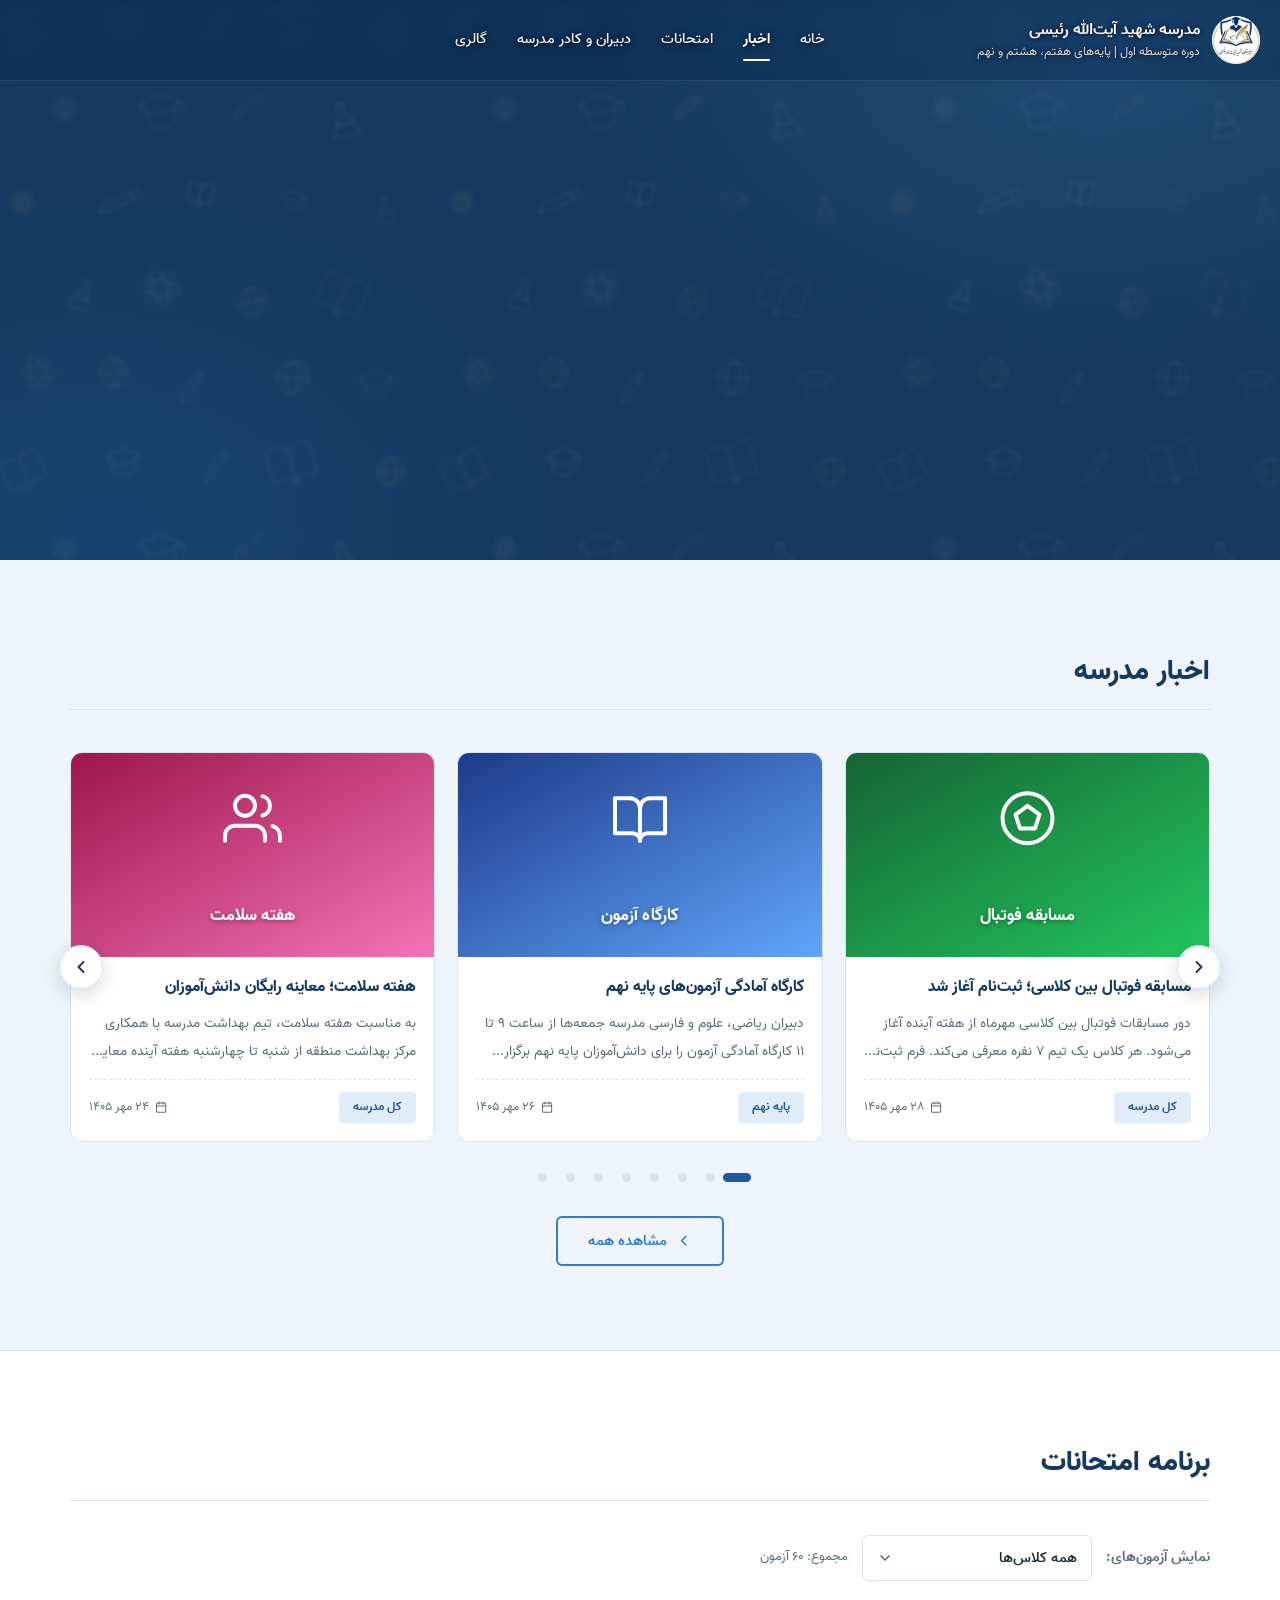
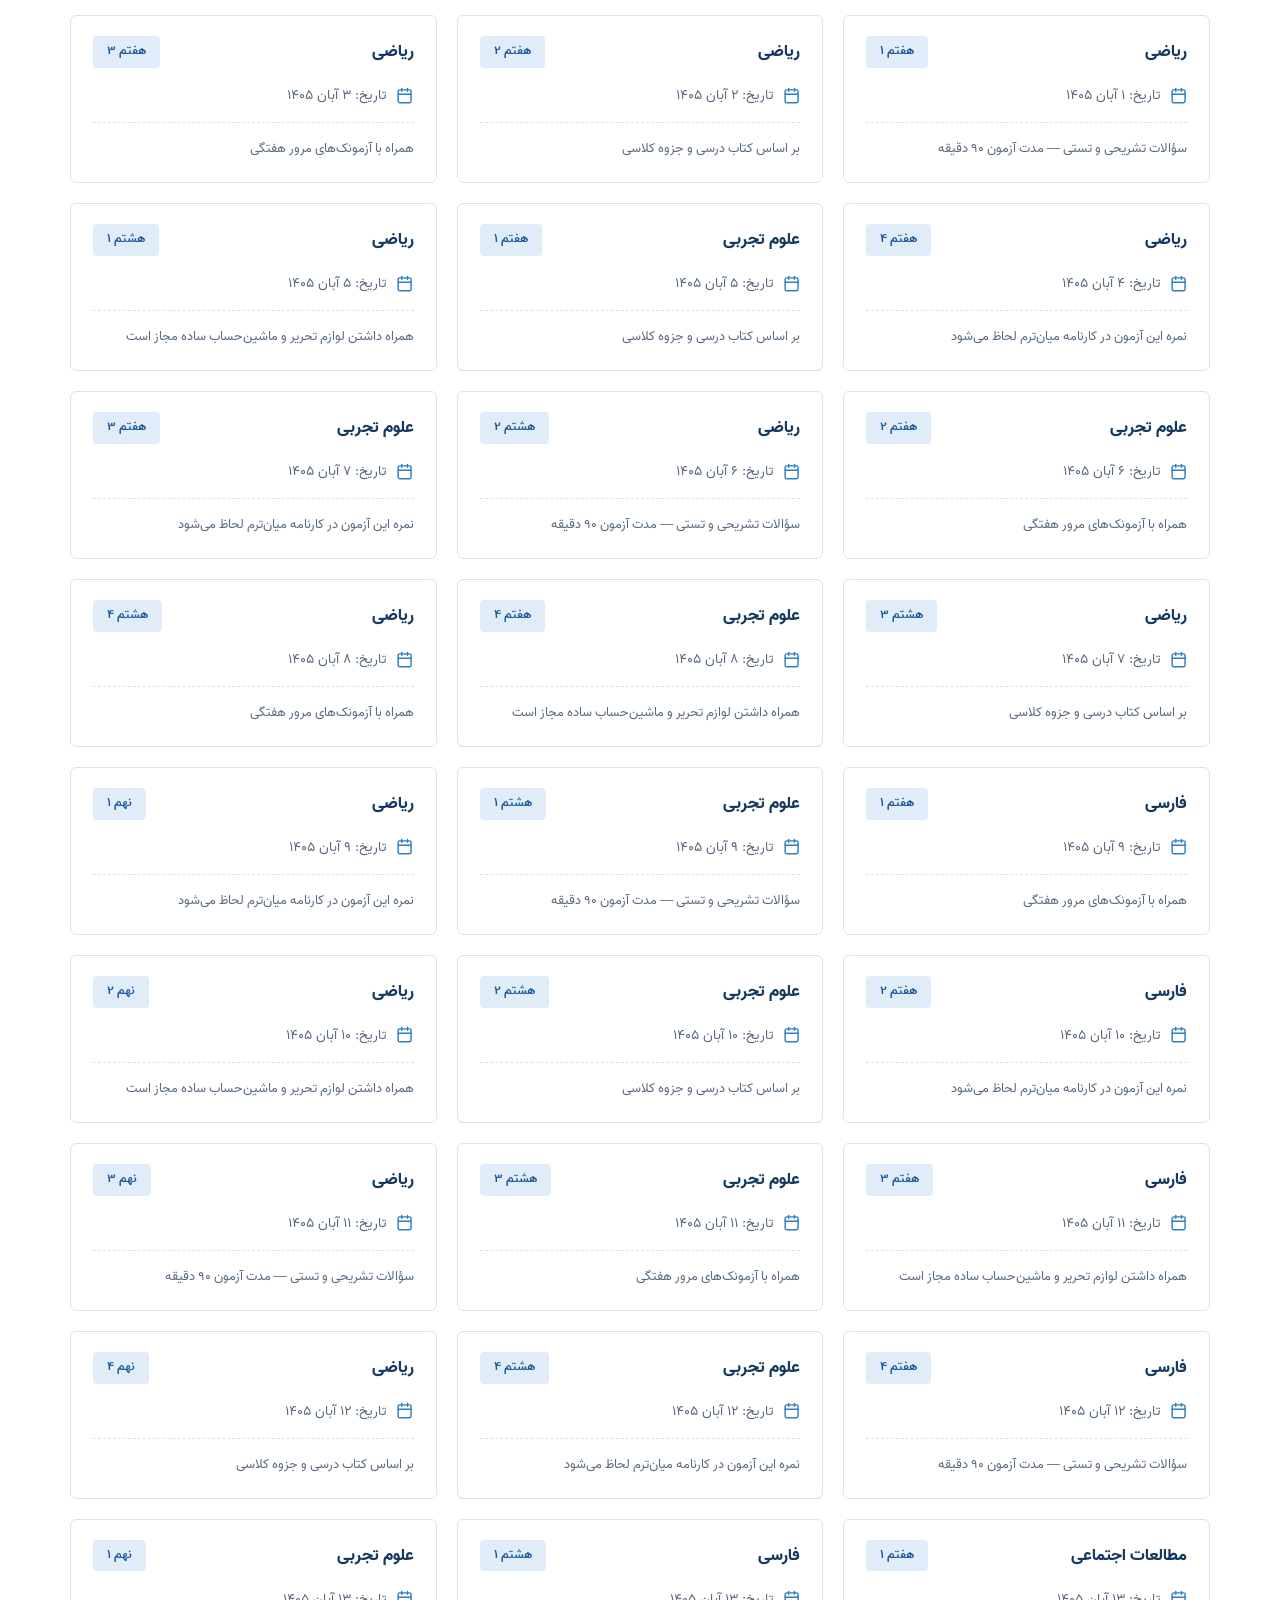
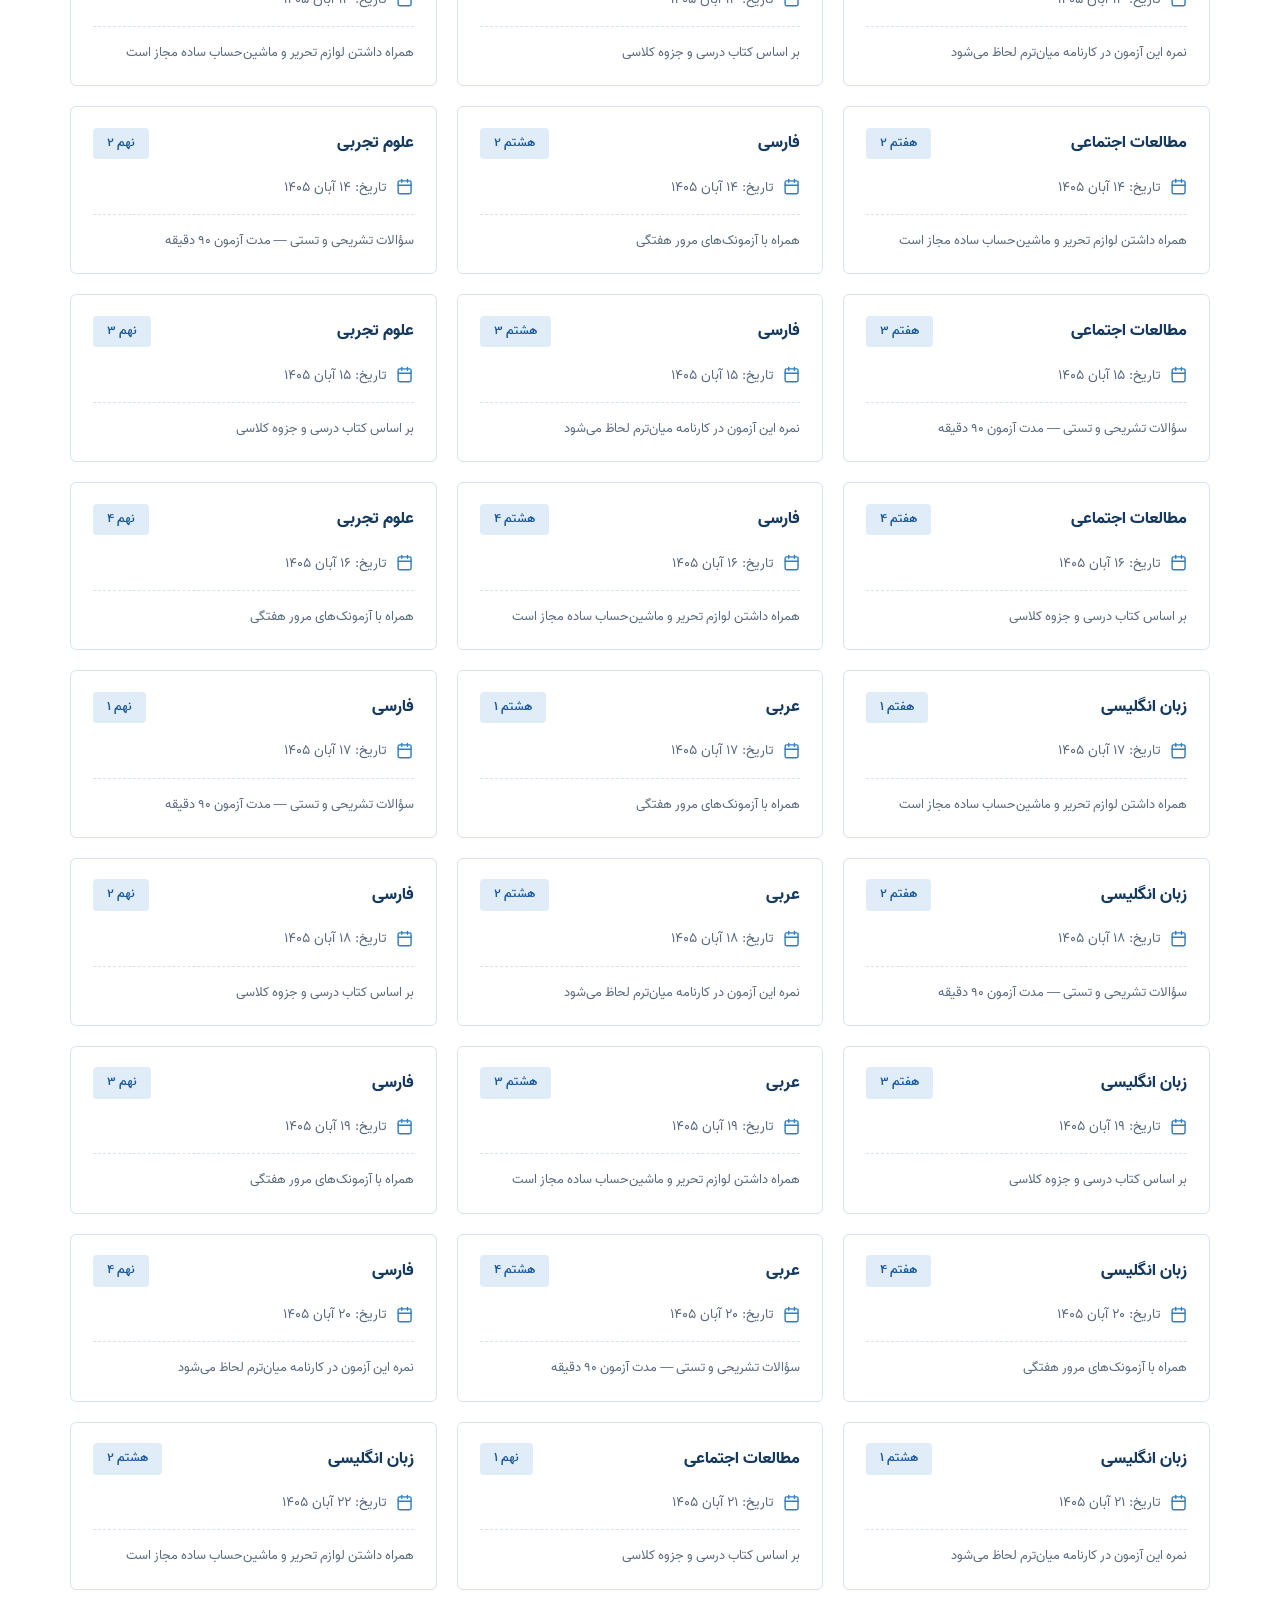
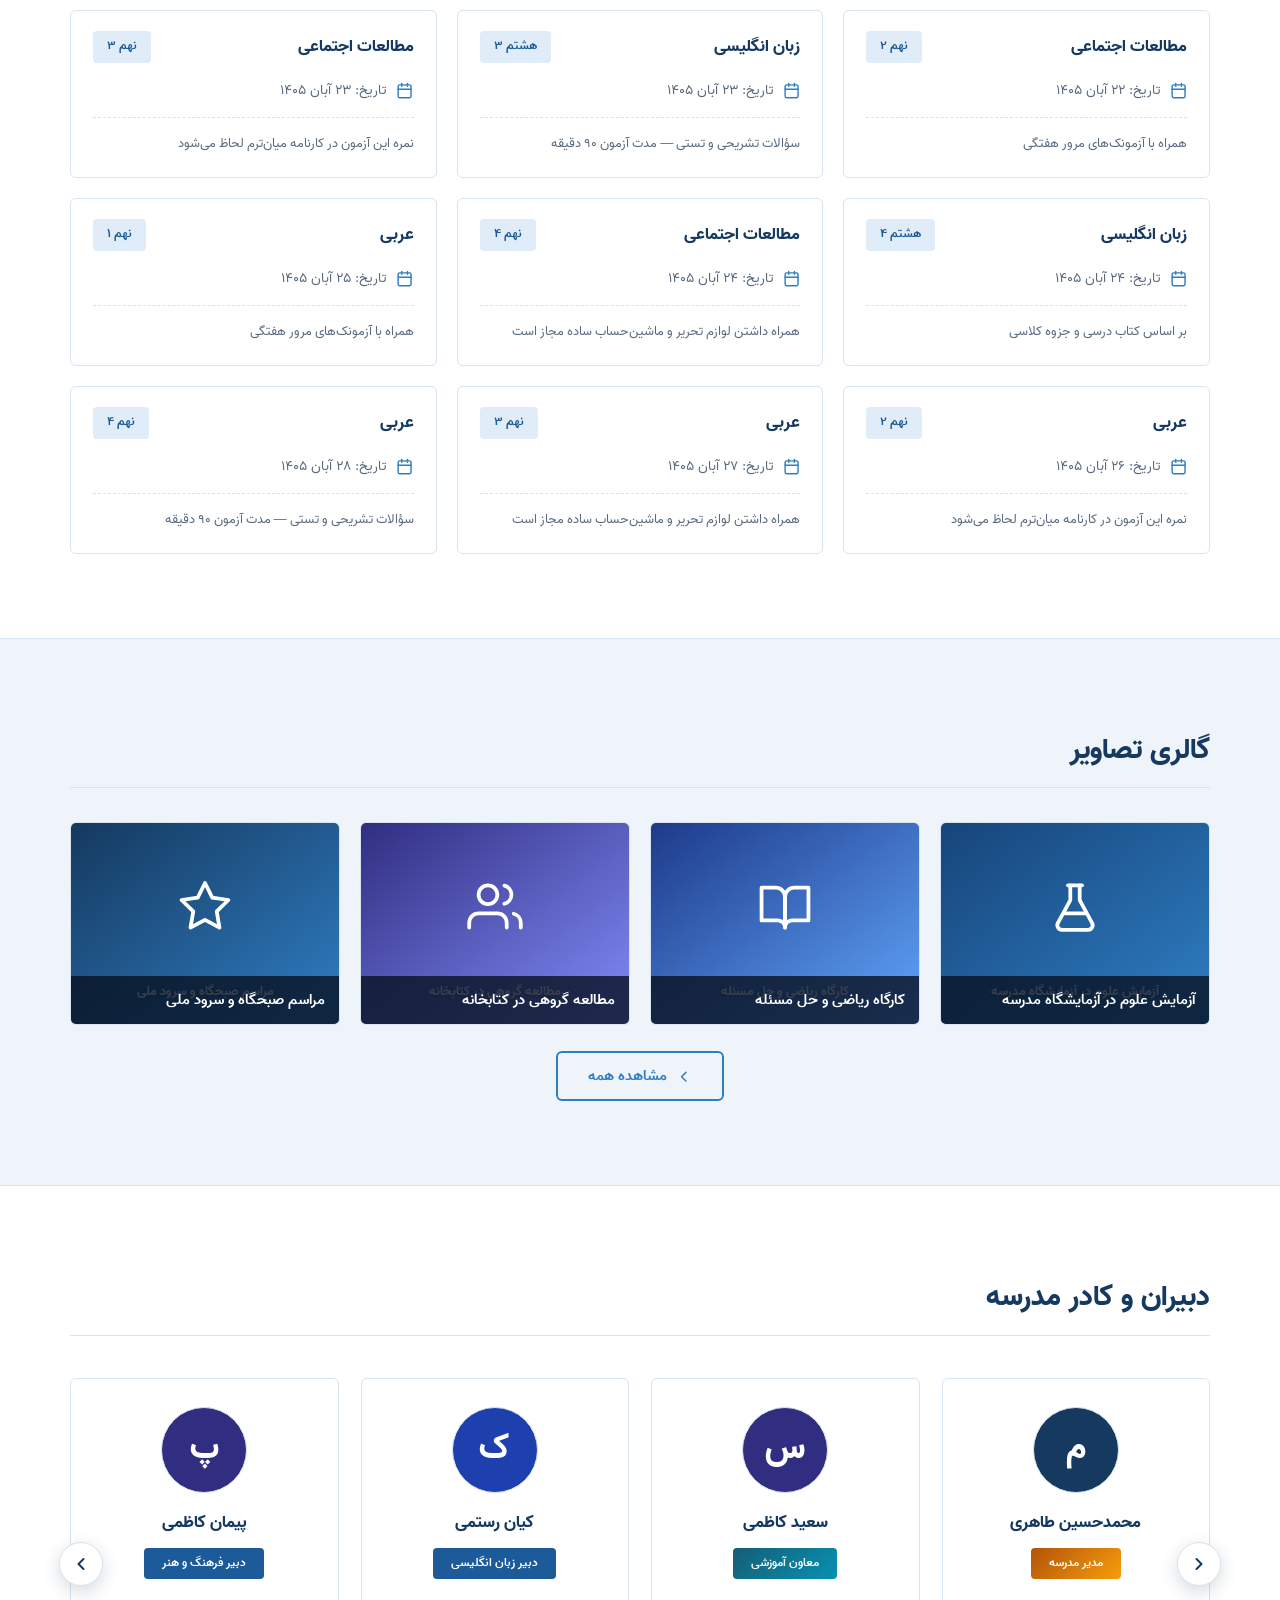
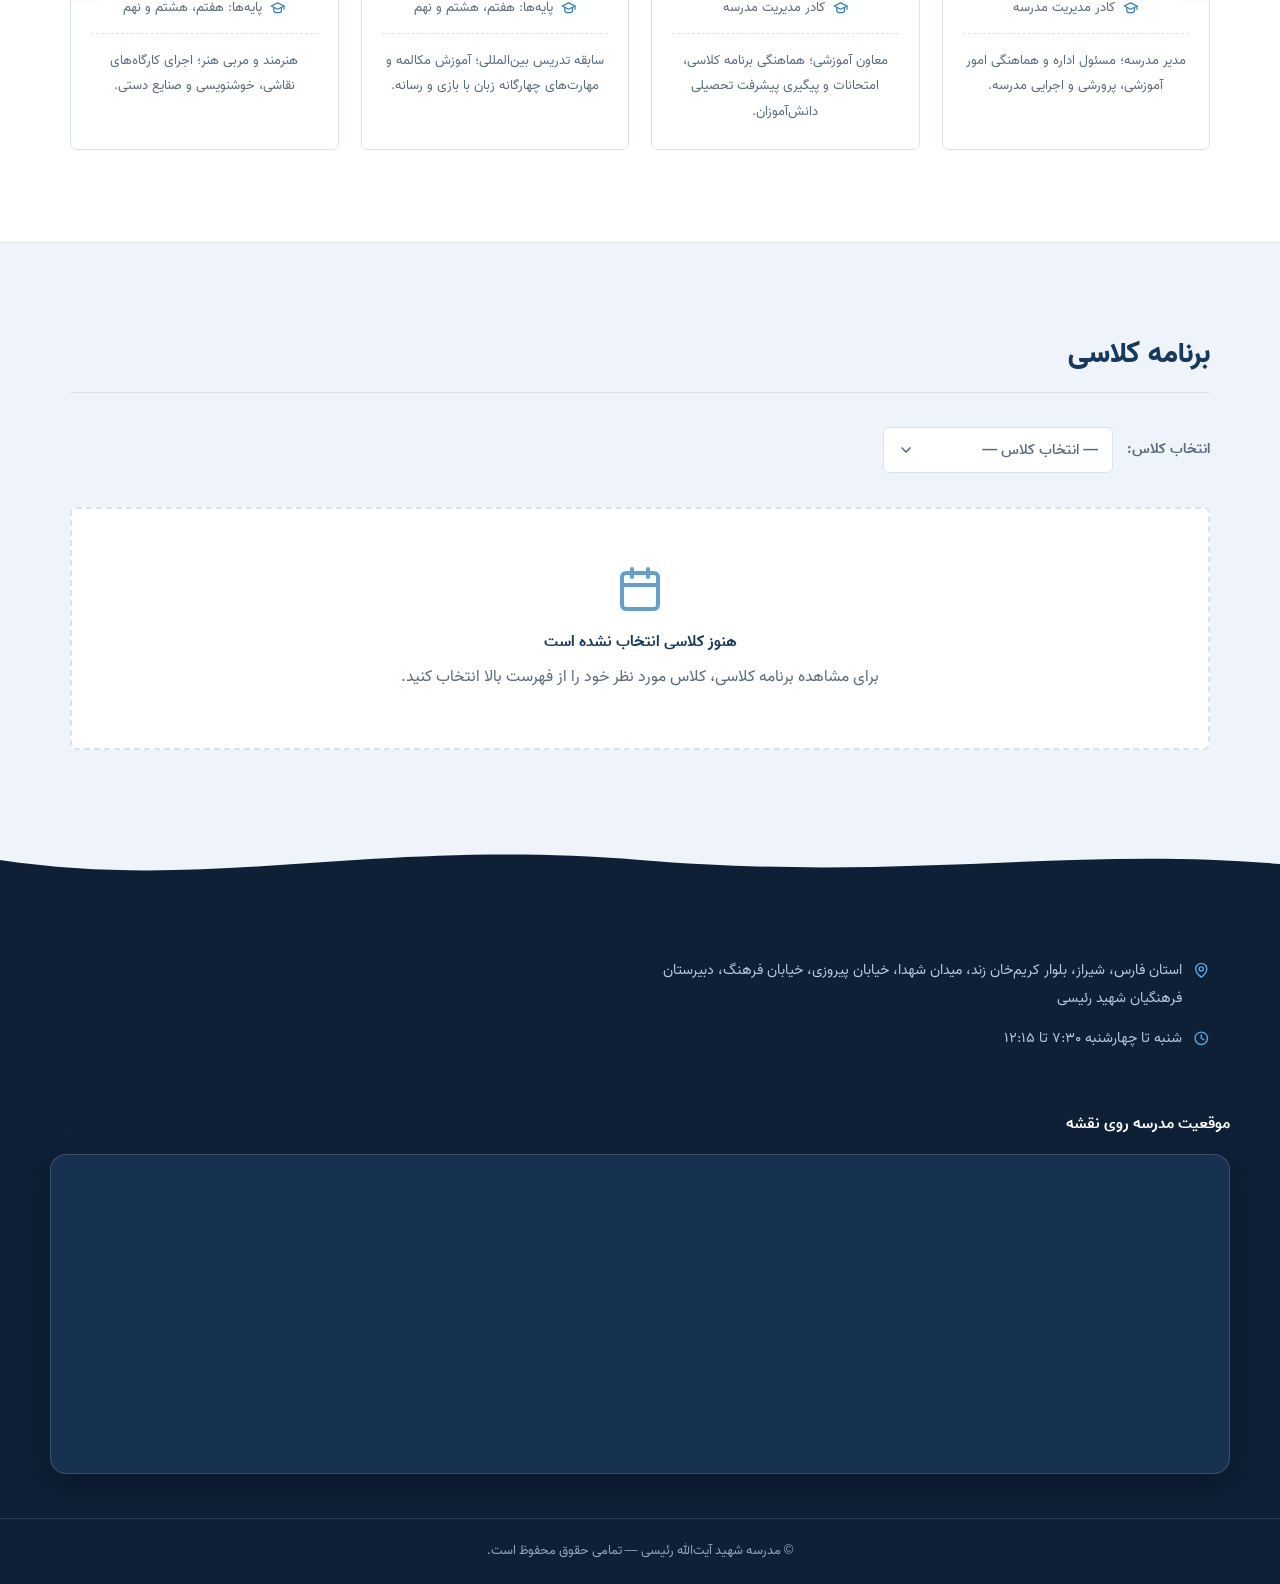
==== commit 7a75af5d: "Add files via upload" ====
--- a/index.html
+++ b/index.html
@@ -41,11 +41,11 @@
 <!-- آیکون سایت (به‌صورت درون‌خطی؛ بدون فایل اضافه) -->
 <link rel="icon" type="image/png" href="[data-uri]">
 <!-- فونت فارسی وزیرمتن (در نبود اینترنت، به فونت سیستمی برمی‌گردد) -->
-<link rel="preload" href="fonts/Vazir-Variable.woff2" as="font" type="font/woff2" crossorigin>
+<link rel="preload" href="Vazir-Variable.woff2" as="font" type="font/woff2" crossorigin>
 <!-- استایل Leaflet برای نقشه فوتر (اگر لود نشود، به‌صورت خودکار iframe جایگزین می‌شود) -->
 <link rel="stylesheet" href="https://cdnjs.cloudflare.com/ajax/libs/leaflet/1.9.4/leaflet.min.css">
 
-<link rel="stylesheet" href="style.css?v=10">
+<link rel="stylesheet" href="style.css?v=11">
 </head>
 
 <body>
@@ -730,7 +730,7 @@
     }
     booted = true;
     // فایل‌های برنامه به‌ترتیب (async=false یعنی اجرا دقیقاً با همین ترتیب)
-    var files = ['script.js?v=10'];
+    var files = ['script.js?v=11'];
     files.forEach(function (f, i) {
       var s = document.createElement('script');
       s.src = f;
--- a/style.css
+++ b/style.css
@@ -1,4 +1,4 @@
-@font-face{font-family:'Vazirmatn';src:url('fonts/Vazir-Variable.woff2') format('woff2');font-weight:100 900;font-style:normal;font-display:swap}
+@font-face{font-family:'Vazirmatn';src:url('Vazir-Variable.woff2') format('woff2');font-weight:100 900;font-style:normal;font-display:swap}
 *,*::before,*::after{font-family:'Vazirmatn','Segoe UI',Tahoma,Arial,sans-serif!important}
 /* ============================================================
    مدرسه شهید آیت‌الله رئیسی — استایل اصلی سایت (تک‌فایلی)
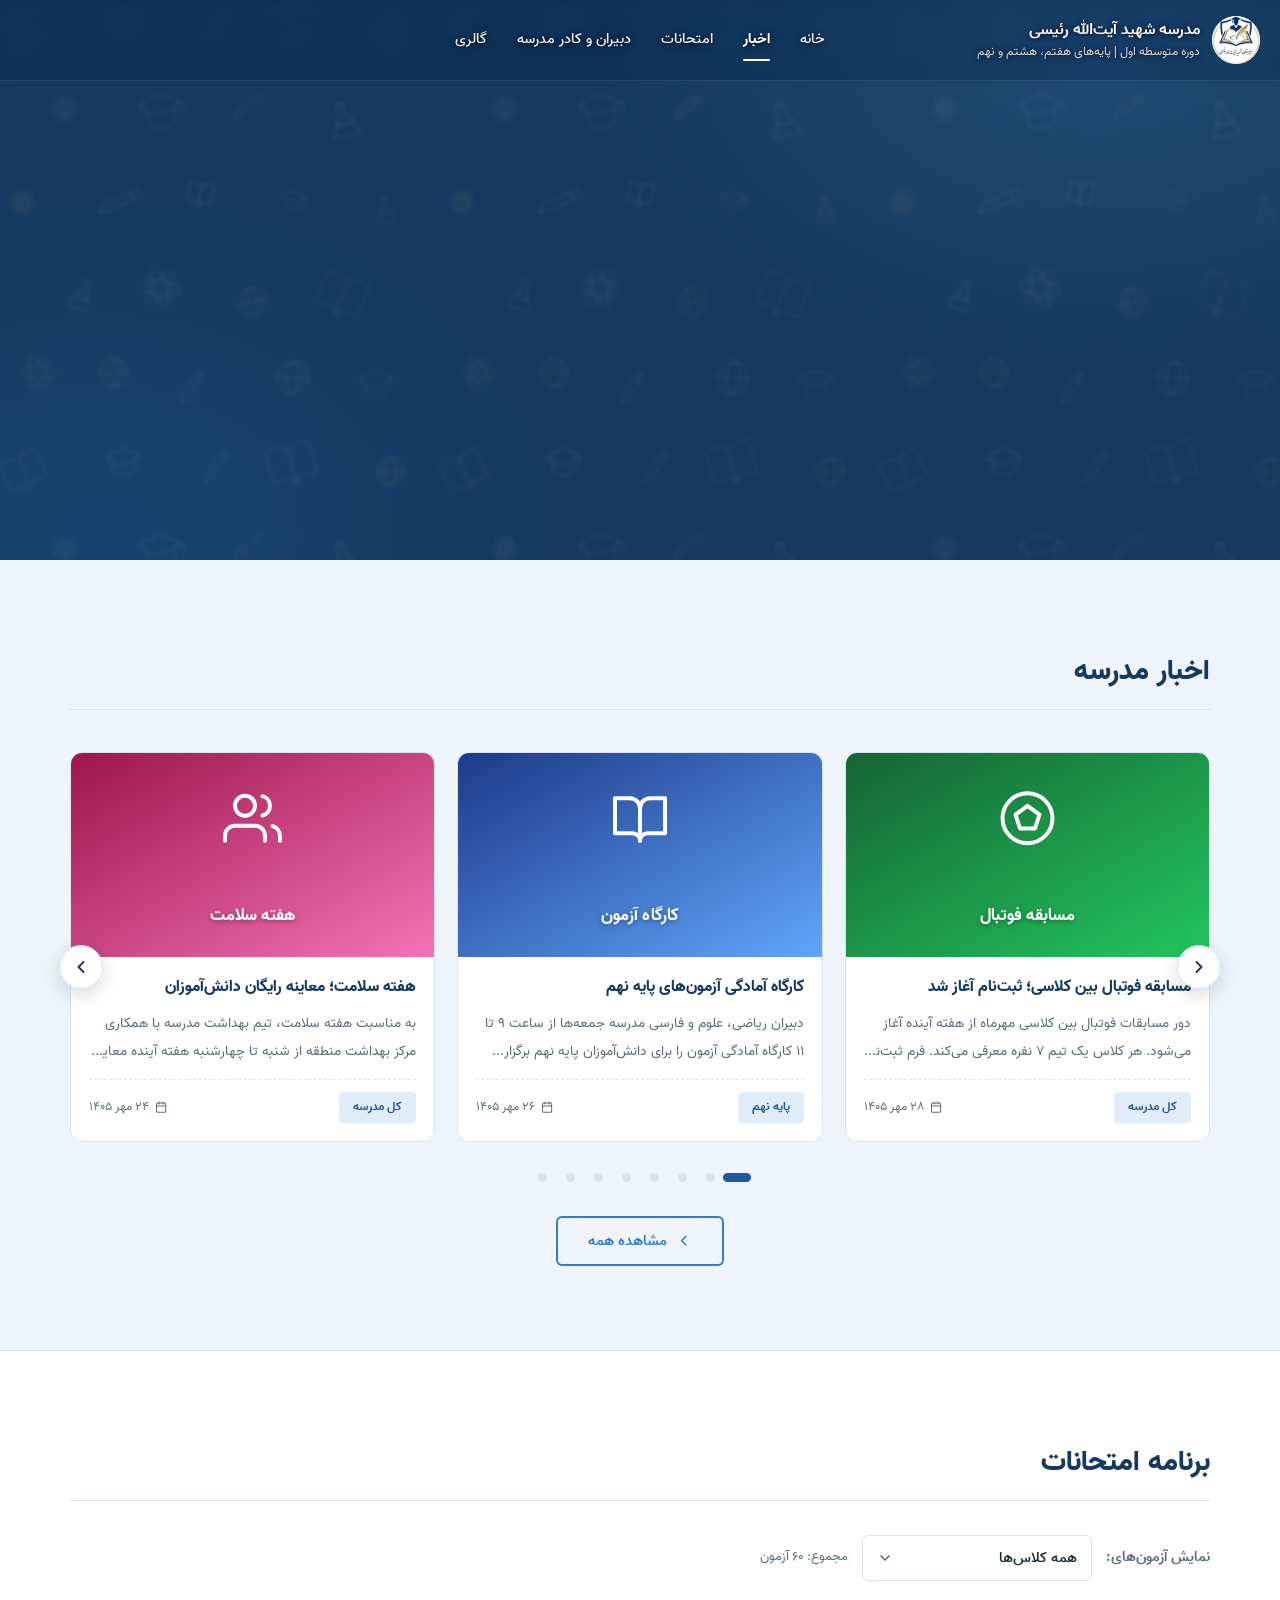
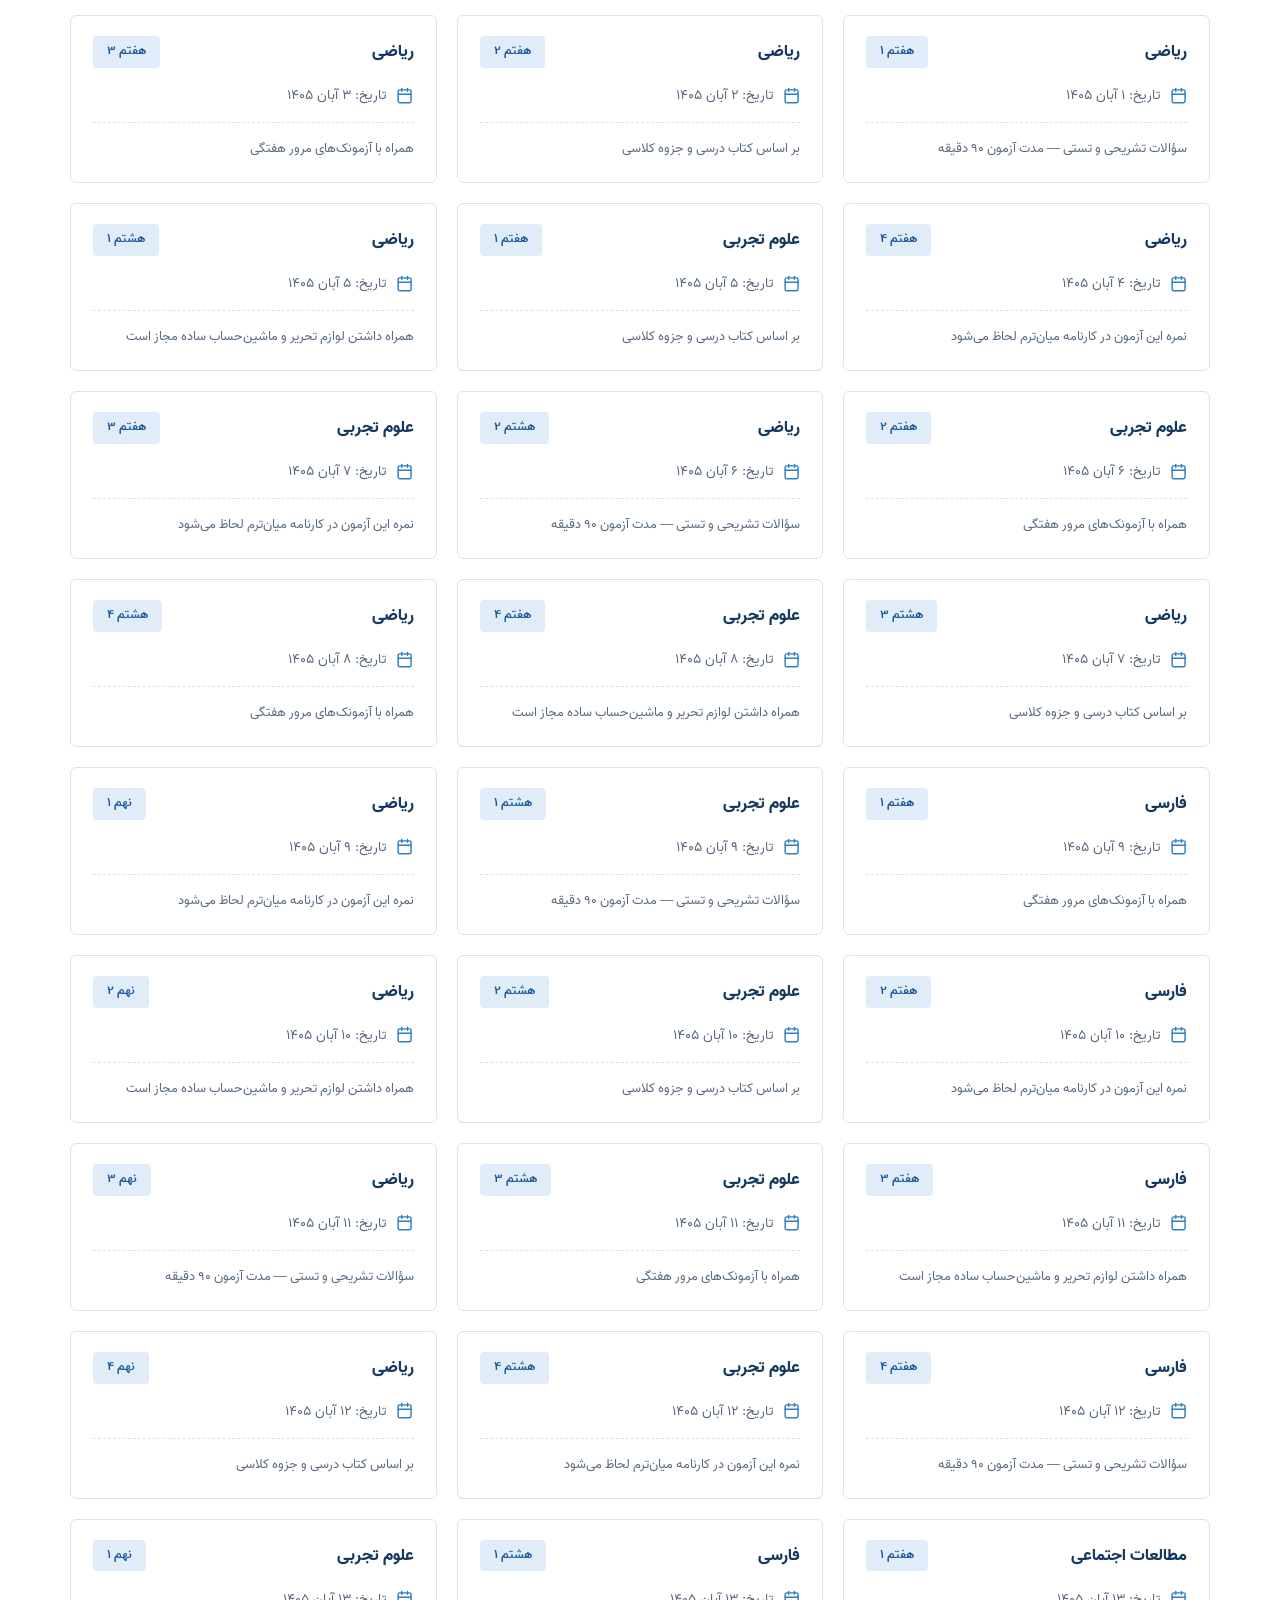
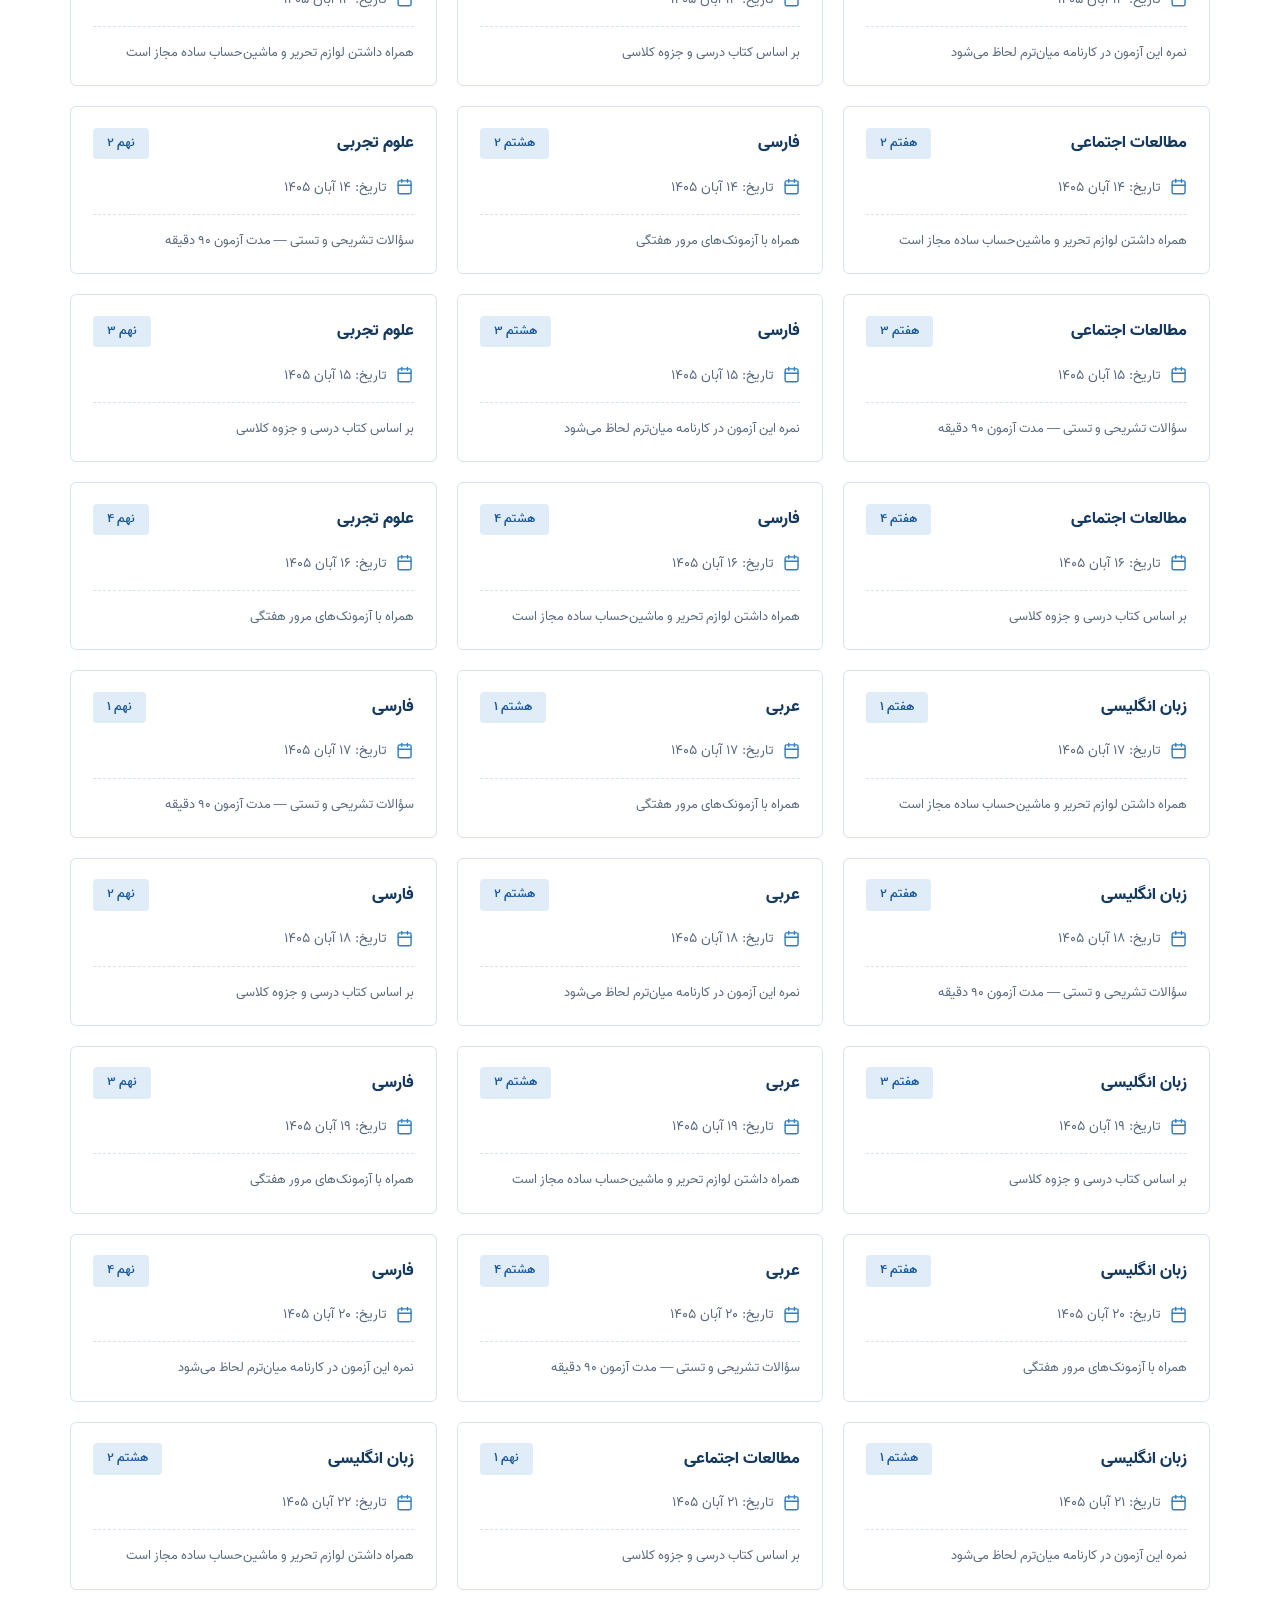
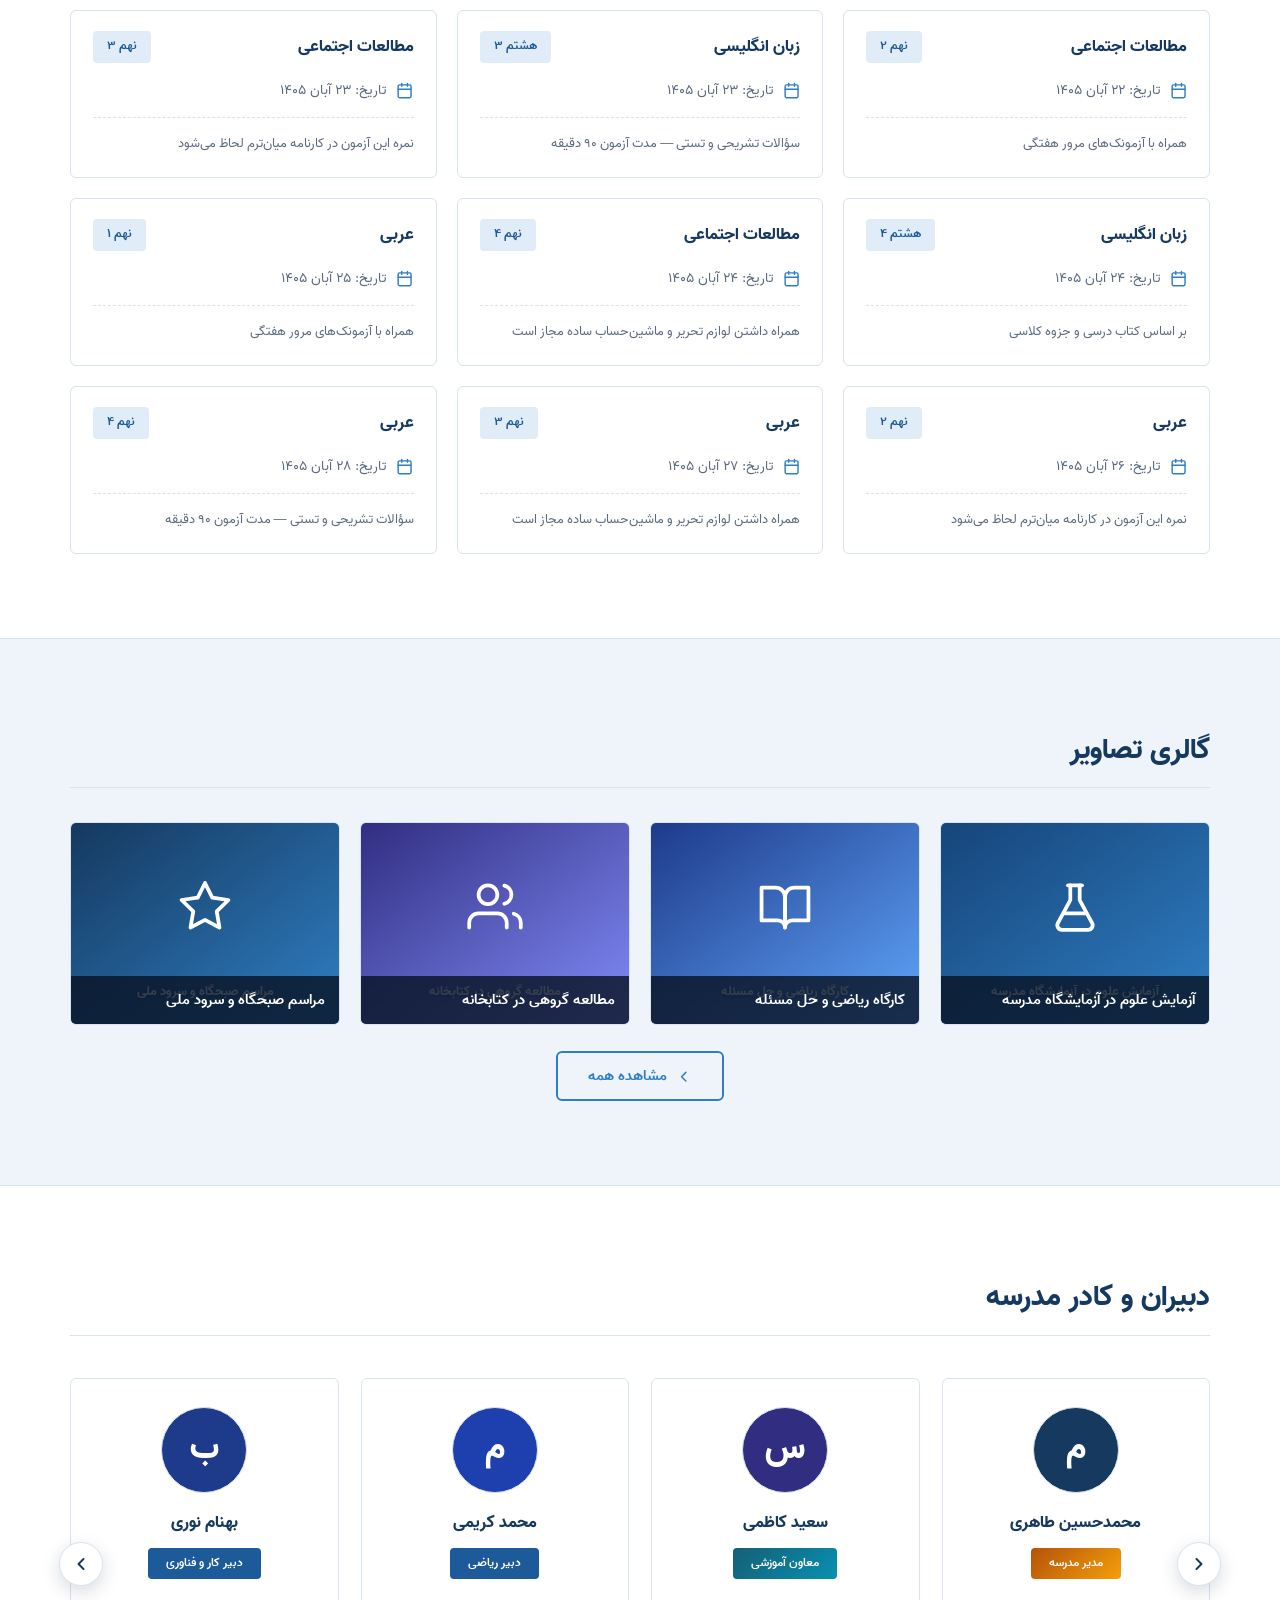
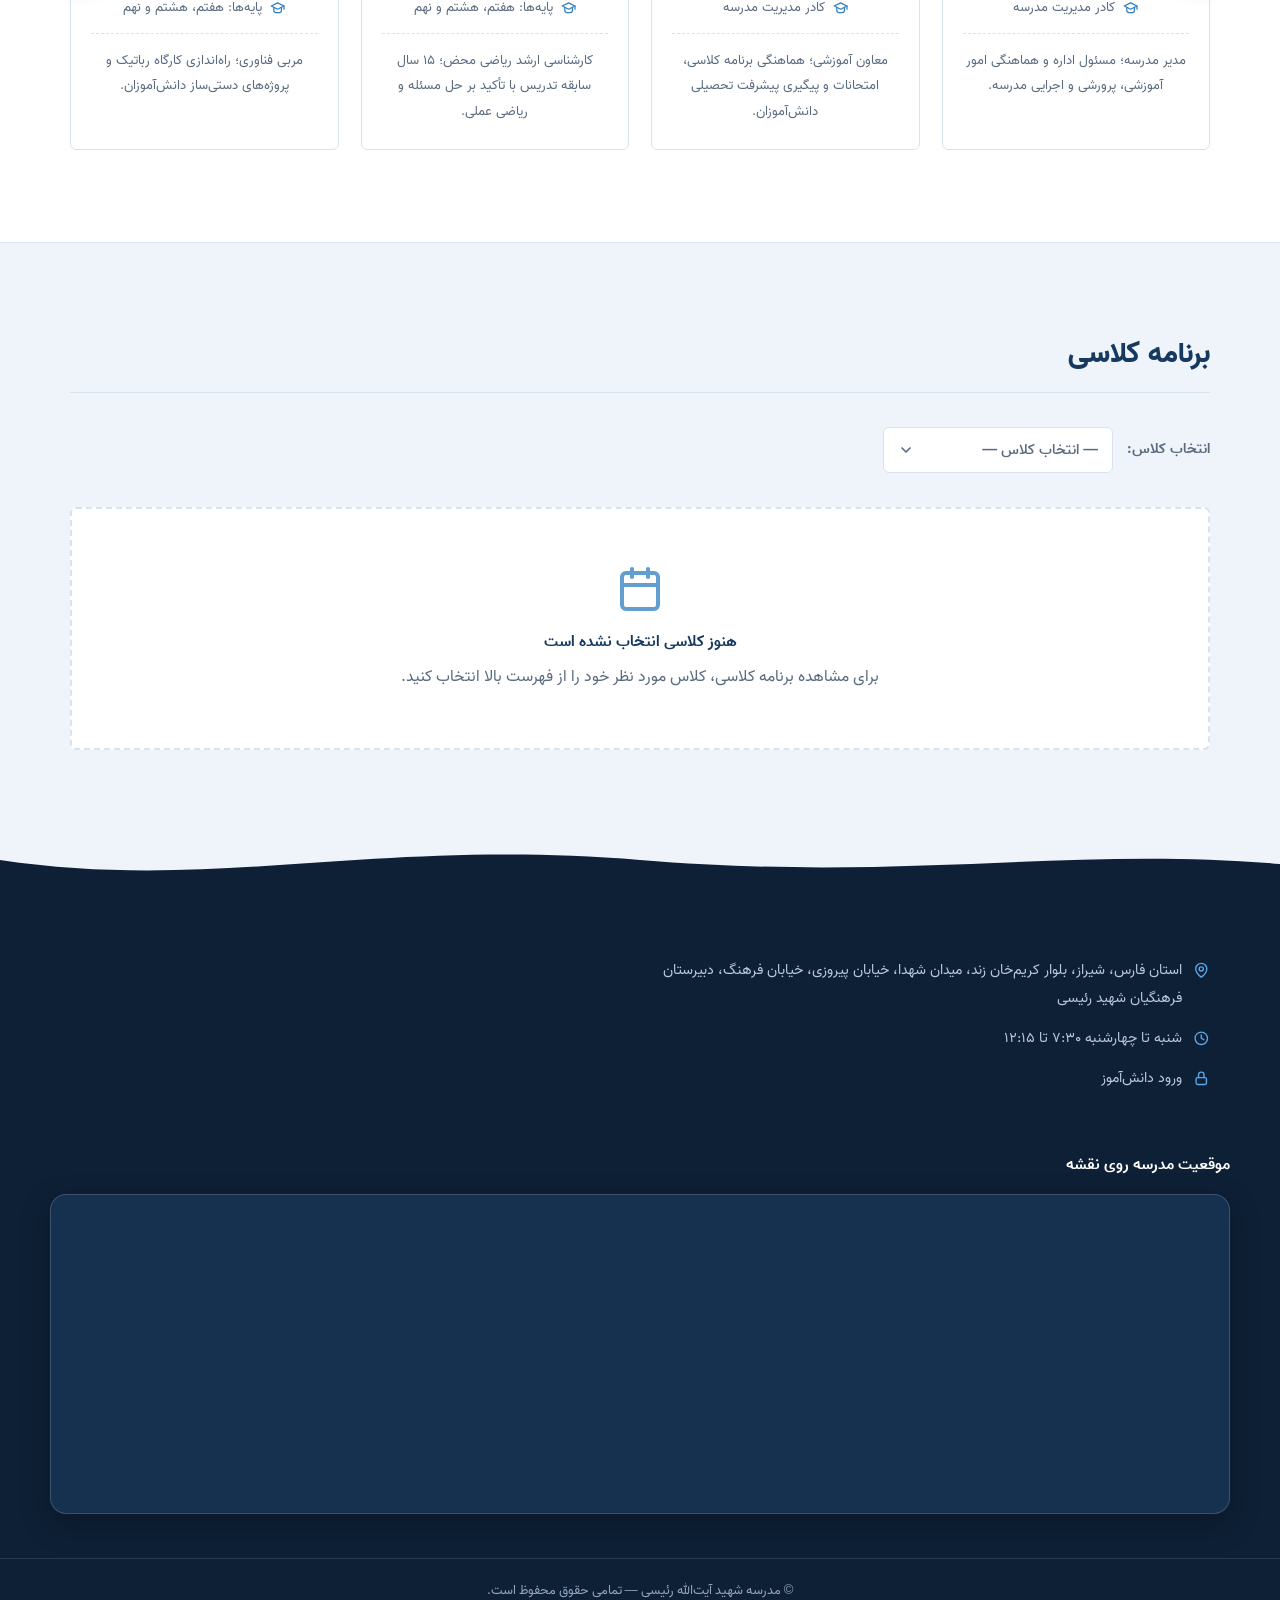
==== commit ef1a59f3: "Add files via upload" ====
--- a/index.html
+++ b/index.html
@@ -45,7 +45,7 @@
 <!-- استایل Leaflet برای نقشه فوتر (اگر لود نشود، به‌صورت خودکار iframe جایگزین می‌شود) -->
 <link rel="stylesheet" href="https://cdnjs.cloudflare.com/ajax/libs/leaflet/1.9.4/leaflet.min.css">
 
-<link rel="stylesheet" href="style.css?v=11">
+<link rel="stylesheet" href="style.css?v=12">
 </head>
 
 <body>
@@ -730,7 +730,7 @@
     }
     booted = true;
     // فایل‌های برنامه به‌ترتیب (async=false یعنی اجرا دقیقاً با همین ترتیب)
-    var files = ['script.js?v=11'];
+    var files = ['script.js?v=12'];
     files.forEach(function (f, i) {
       var s = document.createElement('script');
       s.src = f;
--- a/style.css
+++ b/style.css
@@ -1510,6 +1510,6 @@
 .footer-login-link{padding:0;margin:0;border:0;background:transparent;color:#b7c9dd;-webkit-text-fill-color:#b7c9dd;font:inherit;line-height:inherit;cursor:pointer;text-align:start;transition:color .2s}
 .footer-login-link:hover{color:#82c1f2}
 .footer-login-link:focus-visible{outline:2px solid #5aa7e8;outline-offset:3px;border-radius:6px}
-@media (min-width:1081px){.footer-login-item,.menu-login-item{display:none!important}}
+@media (min-width:1081px){.menu-login-item{display:none!important}}
 .admin-gate-card .stu-in{letter-spacing:normal;margin-bottom:10px;direction:ltr}
 .admin-gate-card .stu-in::placeholder{direction:rtl}
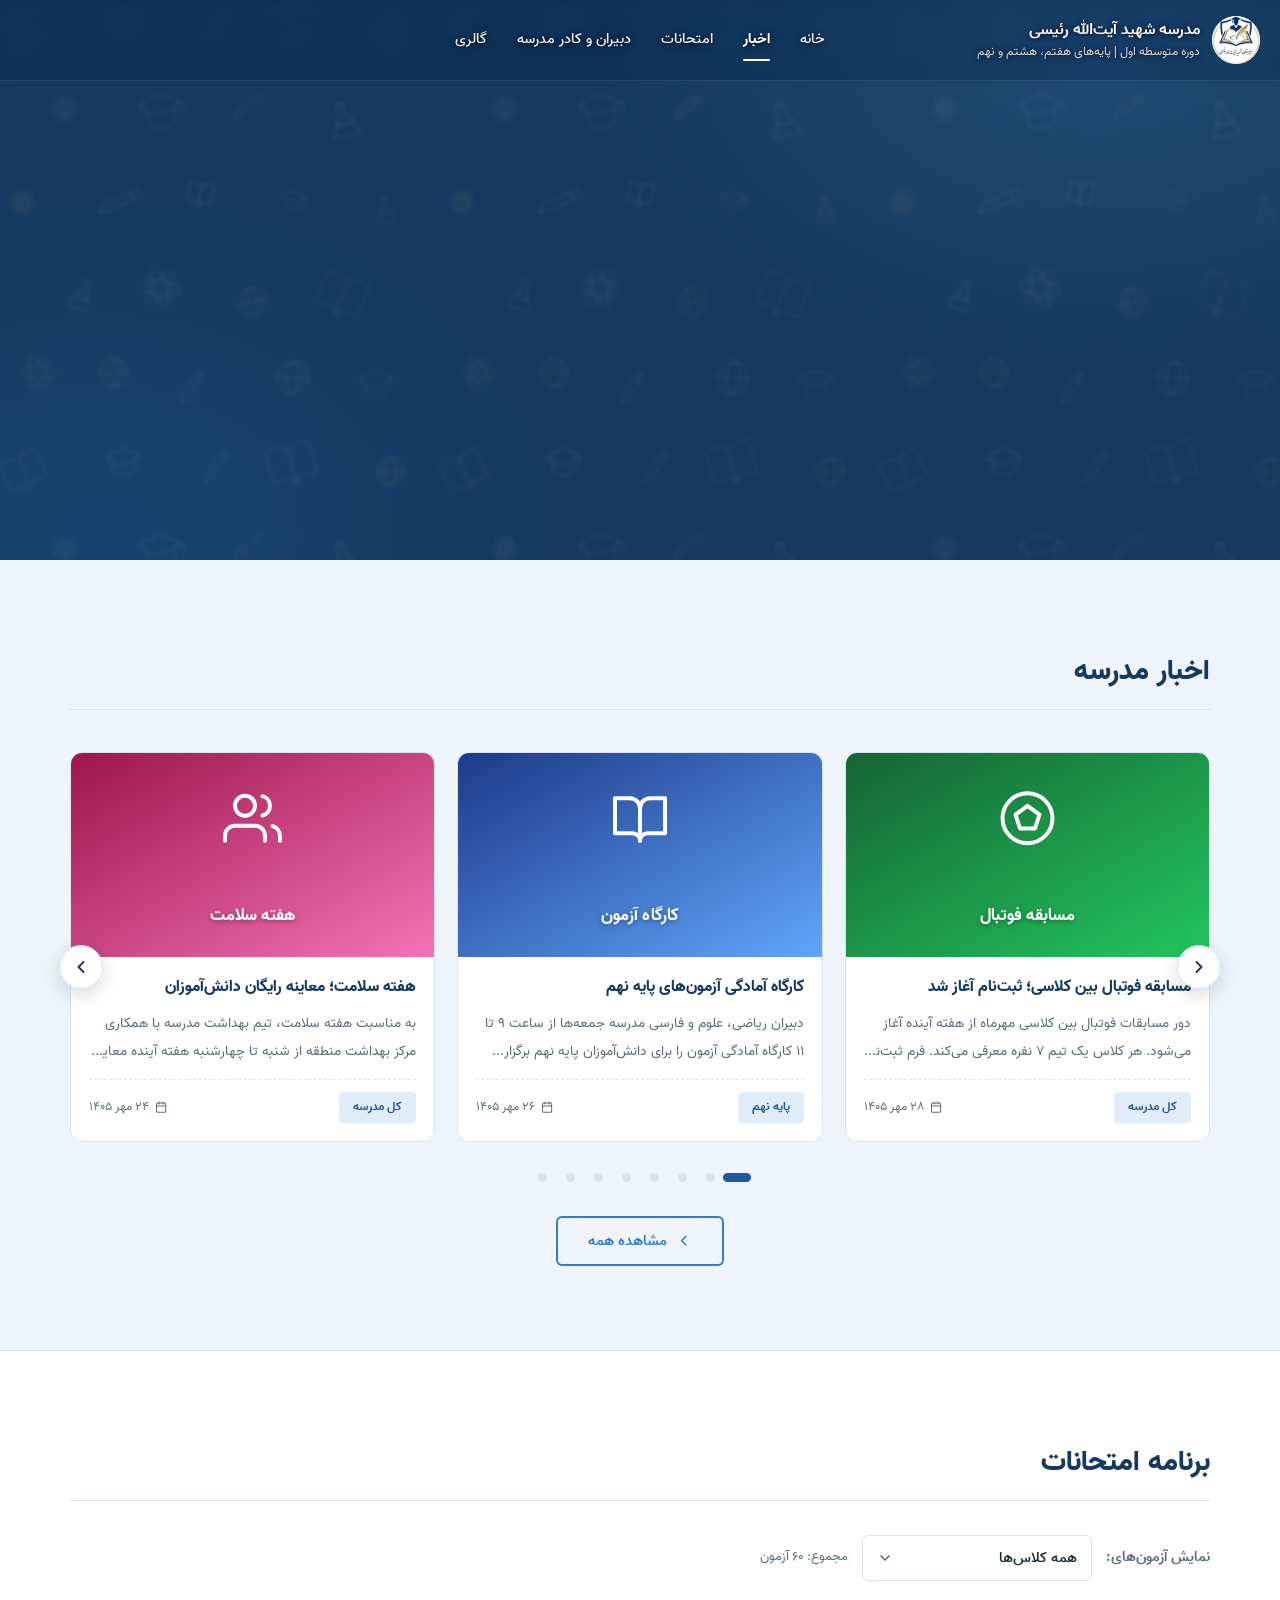
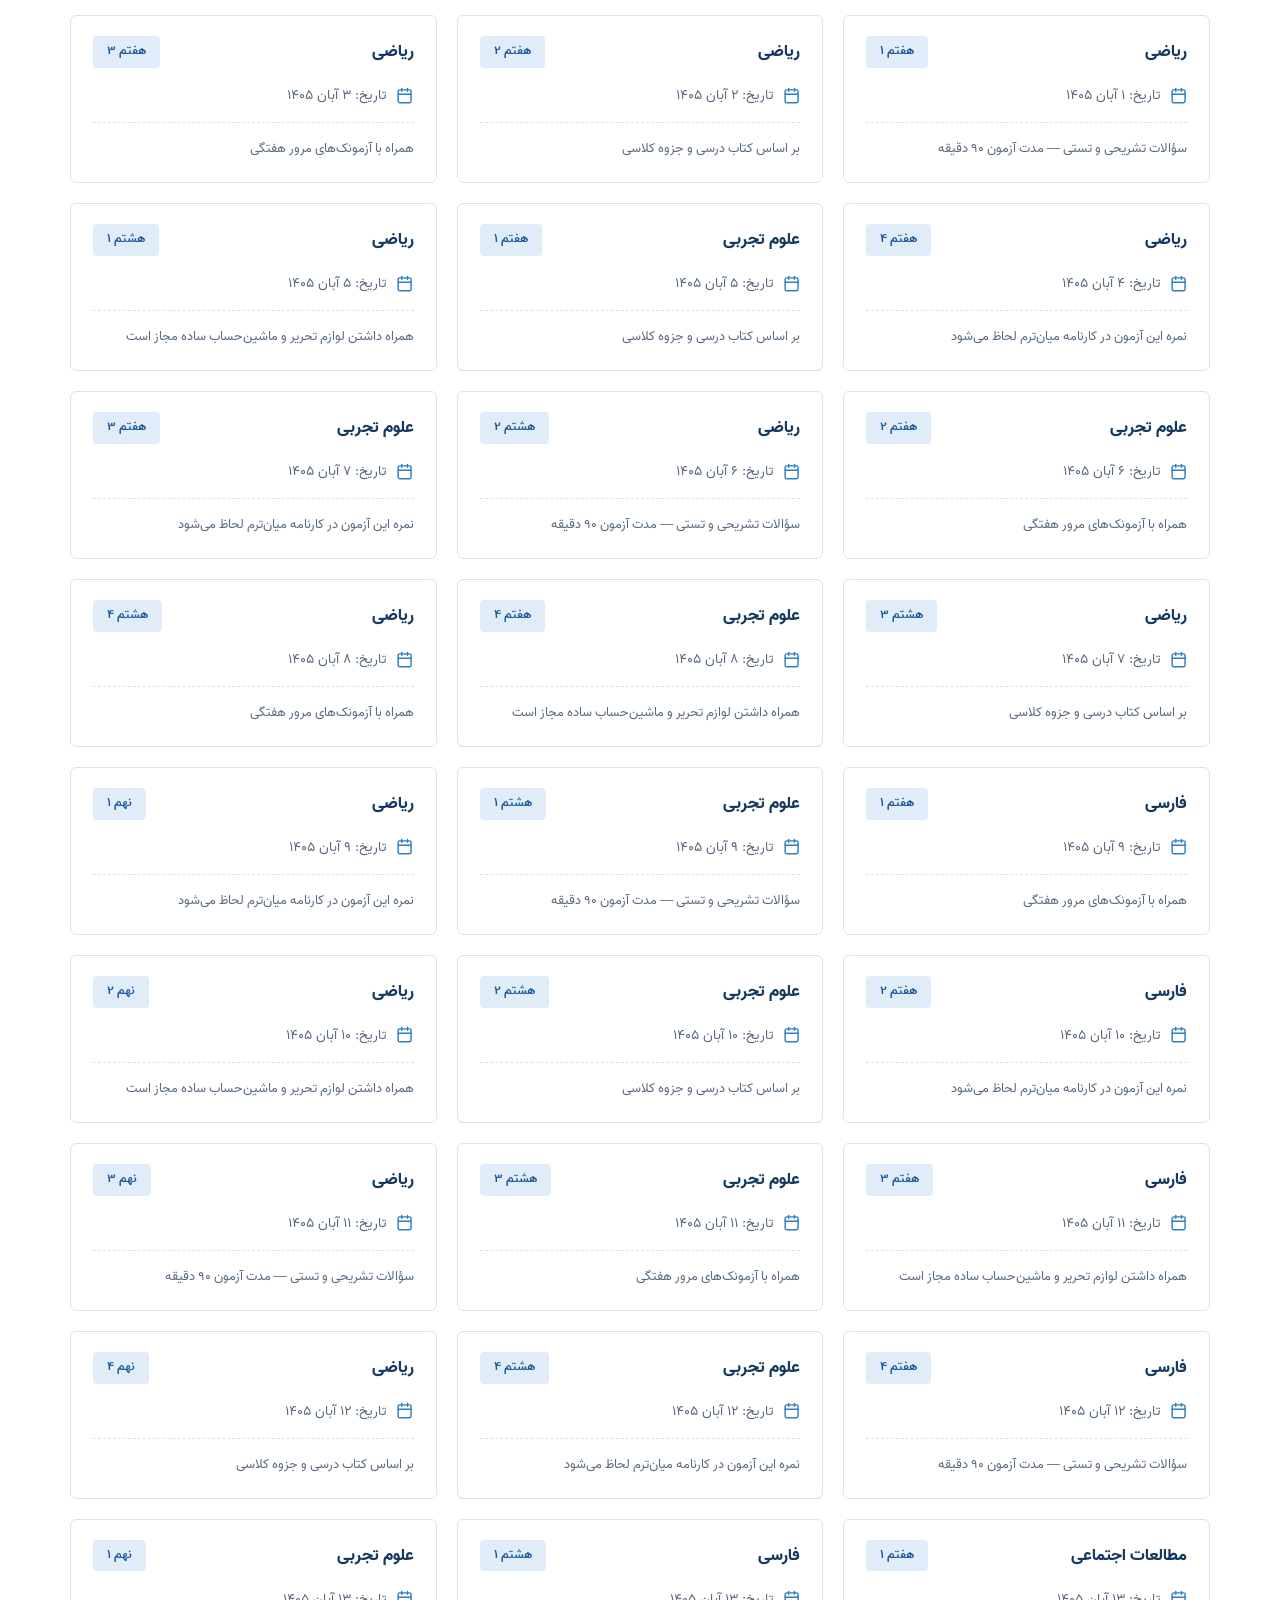
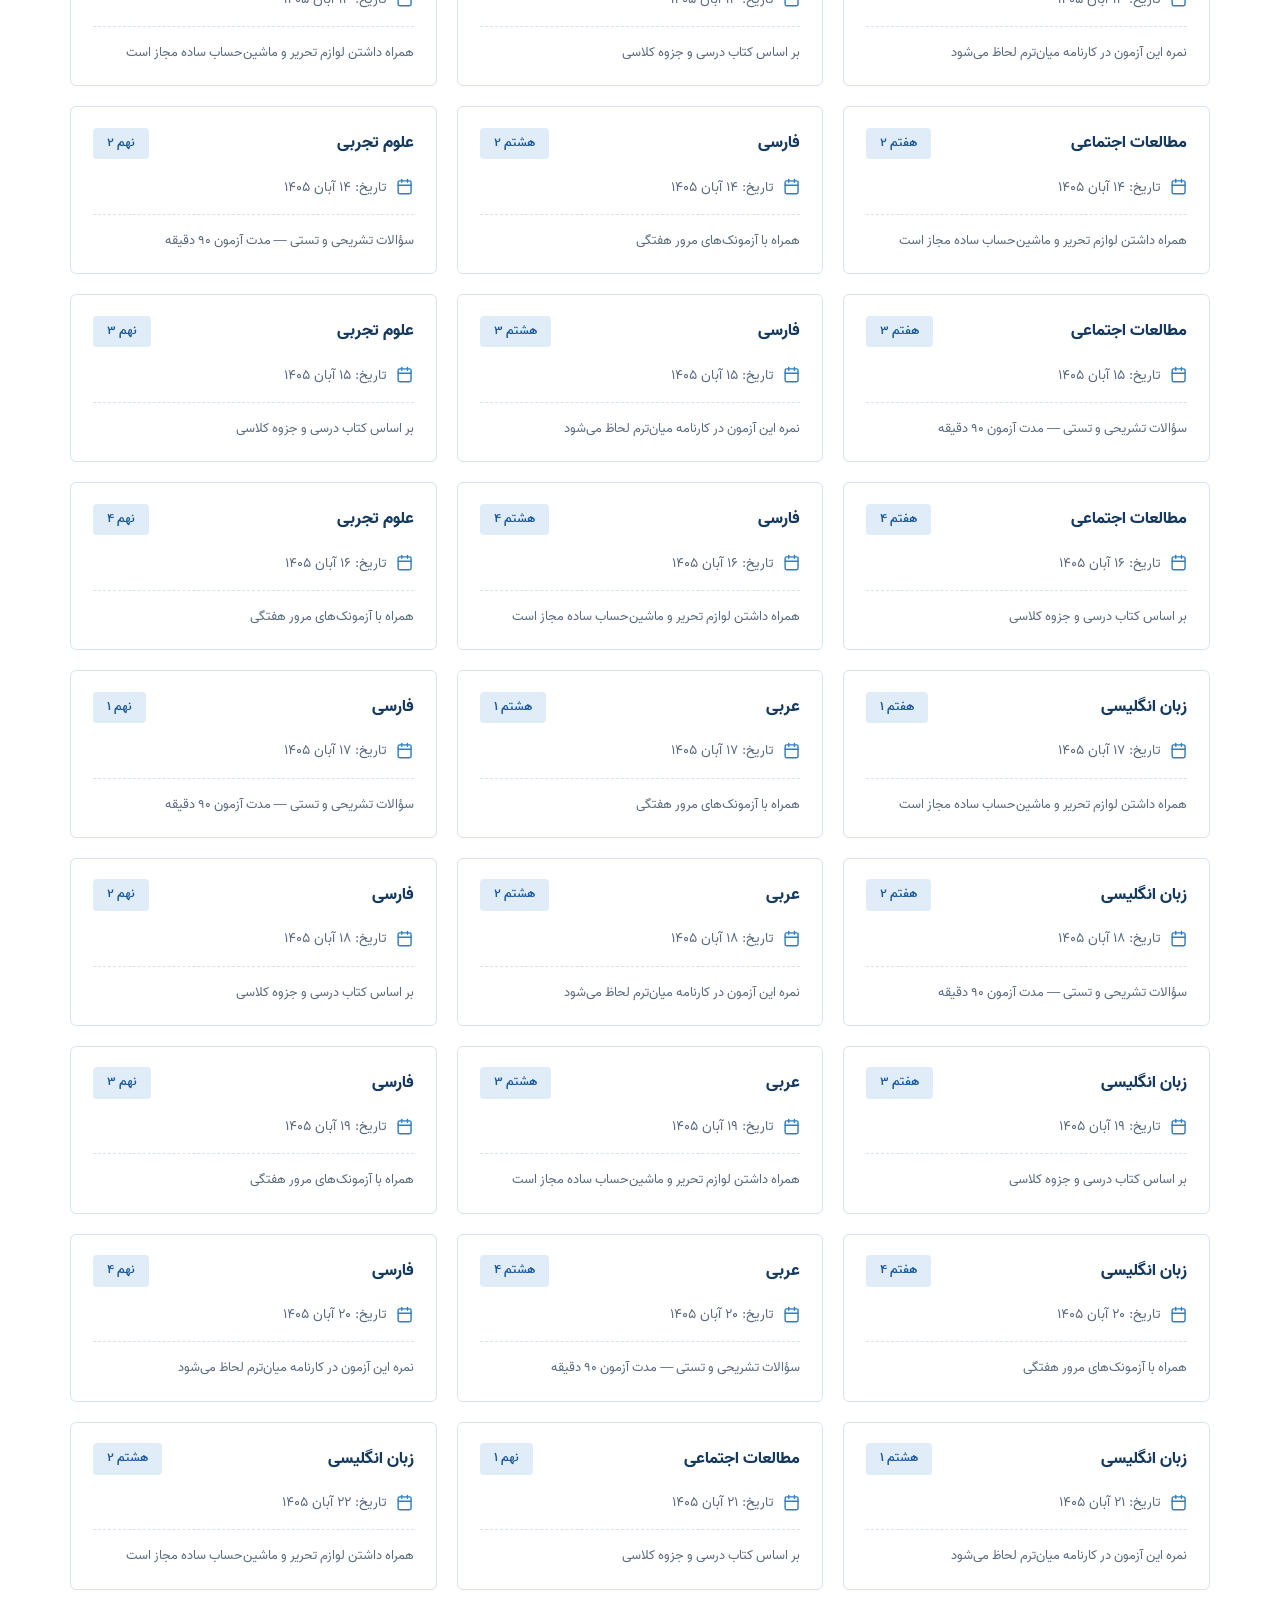
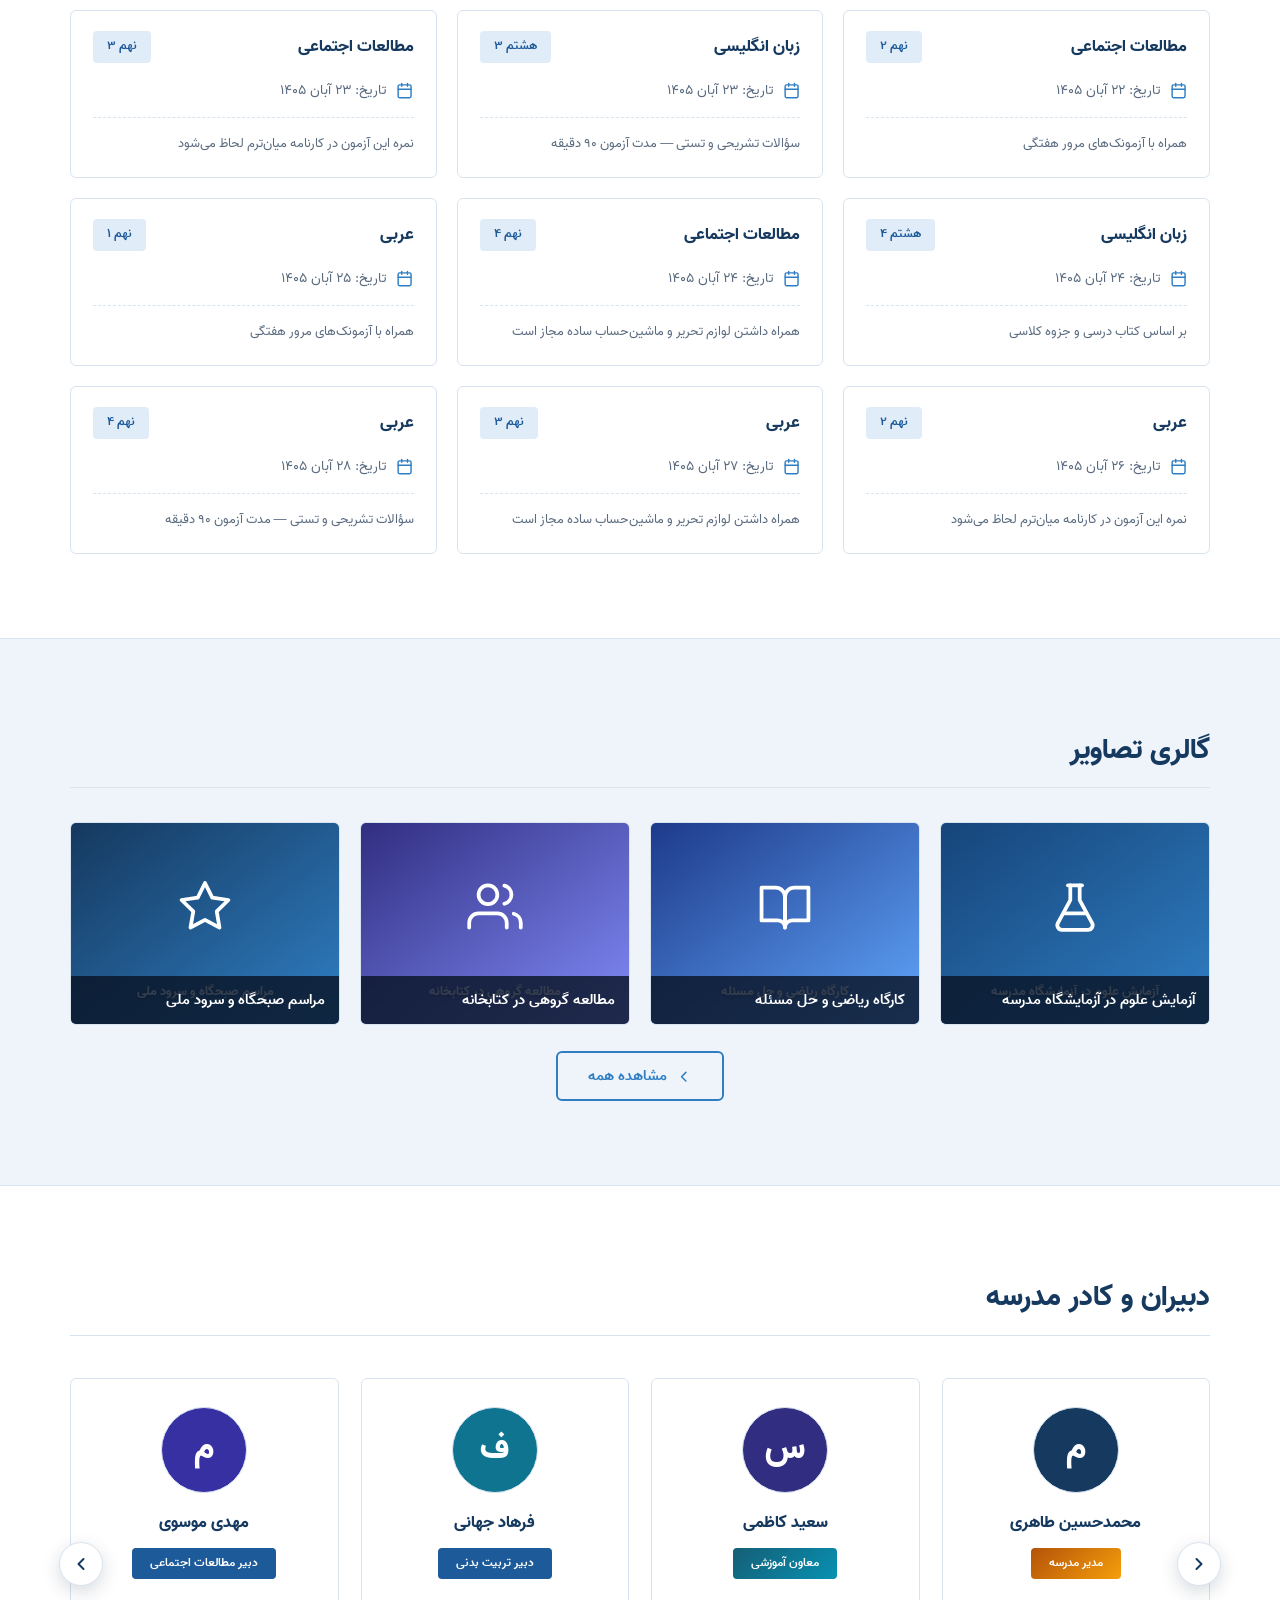
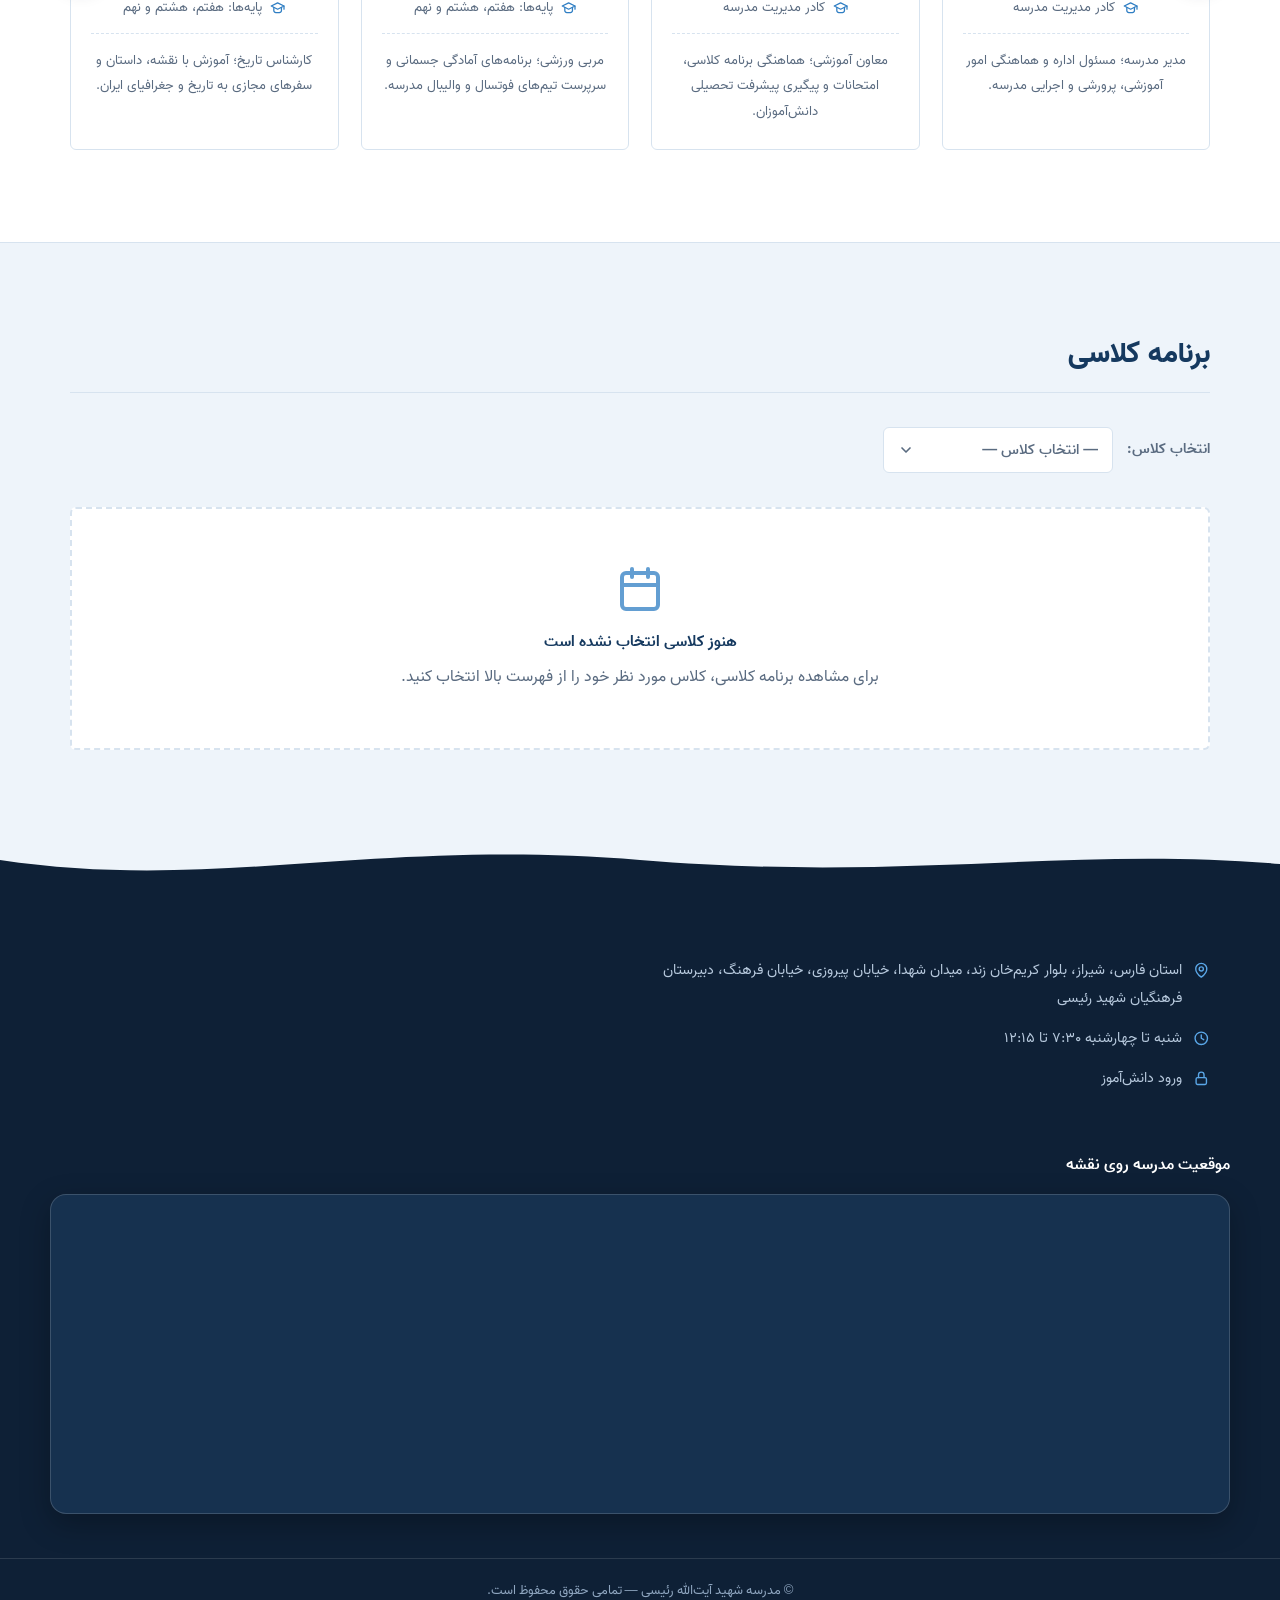
==== commit 81143f5d: "Add files via upload" ====
--- a/index.html
+++ b/index.html
@@ -45,7 +45,7 @@
 <!-- استایل Leaflet برای نقشه فوتر (اگر لود نشود، به‌صورت خودکار iframe جایگزین می‌شود) -->
 <link rel="stylesheet" href="https://cdnjs.cloudflare.com/ajax/libs/leaflet/1.9.4/leaflet.min.css">
 
-<link rel="stylesheet" href="style.css?v=12">
+<link rel="stylesheet" href="style.css?v=13">
 </head>
 
 <body>
@@ -71,6 +71,7 @@
   <symbol id="i-flask" viewBox="0 0 24 24"><path d="M9 3h6"/><path d="M10 3v6.3L4.8 18.9A2 2 0 0 0 6.6 22h10.8a2 2 0 0 0 1.8-3.1L14 9.3V3"/><path d="M7.5 15h9"/></symbol>
   <symbol id="i-trophy" viewBox="0 0 24 24"><path d="M6 9H4.5a2.5 2.5 0 0 1 0-5H6"/><path d="M18 9h1.5a2.5 2.5 0 0 0 0-5H18"/><path d="M4 22h16"/><path d="M10 14.66V17c0 .55-.47.98-.97 1.21C7.85 18.75 7 20.24 7 22"/><path d="M14 14.66V17c0 .55.47.98.97 1.21C16.15 18.75 17 20.24 17 22"/><path d="M18 2H6v7a6 6 0 0 0 12 0V2Z"/></symbol>
   <symbol id="i-image" viewBox="0 0 24 24"><rect x="3" y="3" width="18" height="18" rx="2"/><circle cx="9" cy="9" r="2"/><path d="m21 15-4.5-4.5L5 21"/></symbol>
+  <symbol id="i-video" viewBox="0 0 24 24"><rect x="3" y="5" width="13" height="14" rx="2"/><path d="m16 10 5-3v10l-5-3z"/></symbol>
   <symbol id="i-file" viewBox="0 0 24 24"><path d="M14 2H6a2 2 0 0 0-2 2v16a2 2 0 0 0 2 2h12a2 2 0 0 0 2-2V8z"/><polyline points="14 2 14 8 20 8"/><line x1="16" y1="13" x2="8" y2="13"/><line x1="16" y1="17" x2="8" y2="17"/></symbol>
   <symbol id="i-download" viewBox="0 0 24 24"><path d="M21 15v4a2 2 0 0 1-2 2H5a2 2 0 0 1-2-2v-4"/><polyline points="7 10 12 15 17 10"/><line x1="12" y1="15" x2="12" y2="3"/></symbol>
   <symbol id="i-up" viewBox="0 0 24 24"><line x1="12" y1="19" x2="12" y2="5"/><polyline points="5 12 12 5 19 12"/></symbol>
@@ -425,6 +426,7 @@
     <form id="stuGateForm" autocomplete="off" novalidate>
       <input type="text" id="stuNid" class="stu-in" inputmode="numeric" placeholder="کد ملی" aria-label="کد ملی" maxlength="10" autocomplete="username">
       <input type="password" id="stuPass" class="stu-in" placeholder="رمز عبور" aria-label="رمز عبور" maxlength="40" autocomplete="current-password">
+      <label class="stu-remember"><input type="checkbox" id="stuRemember"> مرا در این دستگاه نگه دار</label>
       <div class="admin-gate-actions">
         <button type="button" class="btn btn-outline" id="stuGateCancel">انصراف</button>
         <button type="submit" class="btn btn-primary">ورود</button>
@@ -475,6 +477,11 @@
     <button type="button" data-atab="grid"><svg class="ic" aria-hidden="true"><use href="#i-calendar"/></svg>برنامه کلاسی</button>
     <button type="button" data-atab="cls"><svg class="ic" aria-hidden="true"><use href="#i-users"/></svg>کلاس‌ها</button>
     <button type="button" data-atab="exam"><svg class="ic" aria-hidden="true"><use href="#i-file"/></svg>امتحانات</button>
+    <button type="button" data-atab="stu"><svg class="ic" aria-hidden="true"><use href="#i-user"/></svg>دانش‌آموزان</button>
+    <button type="button" data-atab="oexam"><svg class="ic" aria-hidden="true"><use href="#i-check-circle"/></svg>آزمون آنلاین</button>
+    <button type="button" data-atab="vcls"><svg class="ic" aria-hidden="true"><use href="#i-video"/></svg>کلاس مجازی</button>
+    <button type="button" data-atab="res"><svg class="ic" aria-hidden="true"><use href="#i-book"/></svg>منابع آموزشی</button>
+    <button type="button" data-atab="pcal"><svg class="ic" aria-hidden="true"><use href="#i-calendar"/></svg>تقویم دانش‌آموزی</button>
     <button type="button" data-atab="teacher"><svg class="ic" aria-hidden="true"><use href="#i-cap"/></svg>دبیران و کادر مدرسه</button>
     <button type="button" data-atab="gallery"><svg class="ic" aria-hidden="true"><use href="#i-image"/></svg>گالری</button>
     <button type="button" data-atab="set"><svg class="ic" aria-hidden="true"><use href="#i-gear"/></svg>تنظیمات</button>
@@ -502,7 +509,7 @@
       </section>
 
       <section class="admin-tab" id="atab-grid">
-        <div class="adm-note"><svg class="ic" aria-hidden="true"><use href="#i-info"/></svg><span>کلاس مورد نظر را انتخاب کنید و نام درس و نام دبیر هر زنگ را تایپ کنید؛ اگر نام دبیر را خالی بگذارید، همان دبیرِ پیش‌فرضِ آن درس از کادر مدرسه نمایش داده می‌شود. هر کلاس برنامه اختصاصی خودش را دارد.</span></div>
+        <div class="adm-note"><svg class="ic" aria-hidden="true"><use href="#i-info"/></svg><span>کلاس مورد نظر را انتخاب کنید و نام درس و نام دبیر هر زنگ را تایپ کنید؛ اگر نام دبیر را خالی بگذارید، همان دبیرِ پیش‌فرضِ آن درس از کادر مدرسه نمایش داده می‌شود. هر کلاس برنامه اختصاصی خودش را دارد. این برنامه در «پنل دانش‌آموزی» همان کلاس هم نمایش داده می‌شود.</span></div>
         <div class="adm-toolbar">
           <div><strong>برنامه اختصاصی کلاس</strong></div>
           <select class="adm-in" id="admSchedClass" aria-label="انتخاب کلاس برای ویرایش" style="max-width:190px"></select>
@@ -538,6 +545,48 @@
         <div id="admExamList"></div>
       </section>
 
+      <section class="admin-tab" id="atab-stu">
+        <div class="adm-note"><svg class="ic" aria-hidden="true"><use href="#i-info"/></svg><span>دانش‌آموز با «کد ملی» و رمزی که شما تعیین می‌کنید وارد پنل می‌شود و برنامه کلاسی، آزمون‌ها و منابع <b>همان کلاس</b> را می‌بیند. این بخش فوری روی سرور ذخیره می‌شود (نیازی به دکمه «ذخیره تغییرات» نیست).</span></div>
+        <div class="adm-pstate" data-pstate hidden></div>
+        <div class="adm-toolbar"><div><strong>دانش‌آموزان</strong><span class="adm-count" id="admStuCount"></span></div>
+          <div class="adm-toolbar-btns">
+            <button type="button" class="adm-add" data-act="sbulk"><svg class="ic" aria-hidden="true"><use href="#i-plus"/></svg>افزودن گروهی</button>
+            <button type="button" class="adm-add" data-act="sadd"><svg class="ic" aria-hidden="true"><use href="#i-plus"/></svg>افزودن دانش‌آموز</button>
+          </div></div>
+        <div id="admStuForm"></div>
+        <div class="adm-row adm-stu-filter"><select class="adm-in" id="admStuClass" aria-label="فیلتر کلاس"></select><input class="adm-in" id="admStuSearch" placeholder="جستجوی نام یا کد ملی" aria-label="جستجو"></div>
+        <div id="admStuList"></div>
+      </section>
+
+      <section class="admin-tab" id="atab-oexam">
+        <div class="adm-note"><svg class="ic" aria-hidden="true"><use href="#i-info"/></svg><span>آزمون «آنلاین» با سؤال چهارگزینه‌ای و نمره‌دهی خودکار، یا آزمون «لینک بیرونی» بسازید و مخاطب (مدرسه/پایه/کلاس)، تاریخ، ساعت و مدت را تعیین کنید.</span></div>
+        <div class="adm-pstate" data-pstate hidden></div>
+        <div class="adm-toolbar"><div><strong>آزمون‌های پنل دانش‌آموزی</strong><span class="adm-count" id="admOExamCount"></span></div><div class="adm-toolbar-btns"><button type="button" class="adm-add" data-act="exadd"><svg class="ic" aria-hidden="true"><use href="#i-plus"/></svg>افزودن آزمون</button><button type="button" class="btn btn-primary adm-psave" data-act="save">ذخیره</button></div></div>
+        <div id="admOExamList"></div>
+      </section>
+
+      <section class="admin-tab" id="atab-vcls">
+        <div class="adm-note"><svg class="ic" aria-hidden="true"><use href="#i-info"/></svg><span>لینک کلاس‌های مجازی (گوگل میت، اسکای‌روم، شاد و...) را اینجا بگذارید یا ویرایش کنید؛ هر لینک را می‌توانید فقط برای یک پایه یا کلاس بگذارید.</span></div>
+        <div class="adm-pstate" data-pstate hidden></div>
+        <div class="adm-toolbar"><div><strong>کلاس‌های مجازی</strong><span class="adm-count" id="admVclsCount"></span></div><div class="adm-toolbar-btns"><button type="button" class="adm-add" data-act="vadd"><svg class="ic" aria-hidden="true"><use href="#i-plus"/></svg>افزودن کلاس مجازی</button><button type="button" class="btn btn-primary adm-psave" data-act="save">ذخیره</button></div></div>
+        <div id="admVclsList"></div>
+      </section>
+
+      <section class="admin-tab" id="atab-res">
+        <div class="adm-note"><svg class="ic" aria-hidden="true"><use href="#i-info"/></svg><span>فایل (PDF، Word، عکس، ویدئو و...) آپلود کنید یا لینک بگذارید. دانش‌آموزان از بخش «منابع آموزشی» پنل خود آن را می‌بینند.</span></div>
+        <div class="adm-pstate" data-pstate hidden></div>
+        <div class="adm-toolbar"><div><strong>منابع آموزشی</strong><span class="adm-count" id="admResCount"></span></div><div class="adm-toolbar-btns"><button type="button" class="adm-add" data-act="radd"><svg class="ic" aria-hidden="true"><use href="#i-plus"/></svg>افزودن منبع</button><button type="button" class="btn btn-primary adm-psave" data-act="save">ذخیره</button></div></div>
+        <div id="admResList"></div>
+      </section>
+
+      <section class="admin-tab" id="atab-pcal">
+        <div class="adm-note"><svg class="ic" aria-hidden="true"><use href="#i-info"/></svg><span>رویدادهای تقویم دانش‌آموز را اینجا بنویسید. آزمون‌های پنل و برنامه امتحانات هر کلاس هم خودکار در تقویم می‌آیند.</span></div>
+        <div class="adm-pstate" data-pstate hidden></div>
+        <div class="adm-toolbar"><div><strong>رویدادهای تقویم</strong><span class="adm-count" id="admPcalCount"></span></div><div class="adm-toolbar-btns"><button type="button" class="adm-add" data-act="padd"><svg class="ic" aria-hidden="true"><use href="#i-plus"/></svg>افزودن رویداد</button><button type="button" class="btn btn-primary adm-psave" data-act="save">ذخیره</button></div></div>
+        <div id="admPcalList"></div>
+      </section>
+
+      <datalist id="admPresetList"></datalist>
       <section class="admin-tab" id="atab-teacher">
         <div class="adm-note"><svg class="ic" aria-hidden="true"><use href="#i-info"/></svg><span>نام، نقش (دبیر، معاون، مدیر یا نقش سفارشی)، درس، متن زیر نام، عکس پروفایل و معرفی هر فرد قابل ویرایش است. با تغییر نام، حرف آواتار بلافاصله به‌روز می‌شود؛ دکمهٔ کوچک روی آواتار برای آپلود یا تغییر عکس است. با «افزودن دبیر» فرد جدیدی به بالای فهرست اضافه کنید؛ ستون «دبیر» در جدول برنامه کلاسی از همین داده ساخته می‌شود.</span></div>
         <div class="adm-toolbar">
@@ -573,6 +622,7 @@
   </div>
 
   <input type="file" id="admImgFile" accept="image/*" hidden>
+  <input type="file" id="admPanelFile" hidden>
   <div class="admin-foot">
     <button type="button" class="btn btn-primary" id="adminSaveBtn"><svg class="ic" aria-hidden="true"><use href="#i-check"/></svg>ذخیره تغییرات</button>
   </div>
@@ -730,7 +780,7 @@
     }
     booted = true;
     // فایل‌های برنامه به‌ترتیب (async=false یعنی اجرا دقیقاً با همین ترتیب)
-    var files = ['script.js?v=12'];
+    var files = ['script.js?v=13', 'panel-admin.js?v=13'];
     files.forEach(function (f, i) {
       var s = document.createElement('script');
       s.src = f;
--- a/style.css
+++ b/style.css
@@ -1513,3 +1513,36 @@
 @media (min-width:1081px){.menu-login-item{display:none!important}}
 .admin-gate-card .stu-in{letter-spacing:normal;margin-bottom:10px;direction:ltr}
 .admin-gate-card .stu-in::placeholder{direction:rtl}
+
+/* ===== پنل مدیریت: بخش‌های پنل دانش‌آموزی ===== */
+.adm-toolbar-btns{display:flex;gap:8px;flex-wrap:wrap;align-items:center}
+.adm-psave{padding:8px 18px}
+.adm-pstate{background:#fff3d6;color:#7a4e00;border-radius:8px;padding:10px 14px;font-size:.85rem;font-weight:700;margin-bottom:14px;line-height:1.8}
+.adm-pstate.err{background:#fde9ea;color:#a11d27}
+body.dark-mode .adm-pstate{background:rgba(138,90,0,.2);color:#ffd27a}
+body.dark-mode .adm-pstate.err{background:rgba(192,39,51,.16);color:#ffb3b8}
+.adm-pdel{display:grid;place-items:center;width:34px;height:34px;border-radius:8px;border:1px solid var(--border);background:var(--surface-2);color:#c02733;cursor:pointer;flex-shrink:0}
+.adm-pdel:hover{background:#fde9ea;border-color:#c02733}.adm-pdel .ic{width:16px;height:16px}
+.adm-mini{display:inline-flex;align-items:center;gap:5px;padding:6px 12px;border:1px solid var(--border);background:var(--surface-2);color:var(--accent);font:inherit;font-size:.82rem;font-weight:700;border-radius:8px;cursor:pointer}
+.adm-mini:hover{background:var(--chip)}.adm-mini .ic{width:14px;height:14px}
+.adm-empty{text-align:center;color:var(--text-light);padding:22px 0;font-size:.9rem}
+.adm-stu-filter{margin:0 0 12px;grid-template-columns:minmax(140px,220px) 1fr}
+.adm-stu-row{display:flex;align-items:center;gap:10px;padding:9px 12px;border:1px solid var(--border);border-radius:10px;background:var(--surface);margin-bottom:8px;flex-wrap:wrap}
+.adm-stu-info{flex:1;min-width:160px;display:flex;flex-direction:column;line-height:1.7}
+.adm-stu-info span{font-size:.8rem;color:var(--text-light)}
+.adm-stu-btns{display:flex;gap:6px;align-items:center}
+.adm-pill{background:var(--chip);color:var(--chip-text);border-radius:999px;padding:2px 12px;font-size:.78rem;font-weight:700}
+.adm-pill.warn{background:#fff3d6;color:#8a5a00}
+.adm-form-btns{display:flex;gap:8px;margin-top:12px;flex-wrap:wrap}
+.adm-q{border:1px solid var(--border);border-radius:10px;padding:10px;margin-bottom:10px;background:var(--surface-2)}
+.adm-q-head{display:flex;justify-content:space-between;align-items:center;margin-bottom:8px}
+.adm-q-opts{display:grid;gap:6px;margin-top:8px}
+.adm-qopt{display:flex;align-items:center;gap:8px}.adm-qopt input[type=radio]{width:18px;height:18px;flex-shrink:0;accent-color:var(--accent)}
+.adm-q-img{display:flex;align-items:center;gap:10px;margin-top:8px;flex-wrap:wrap}
+.adm-qthumb{width:52px;height:52px;object-fit:contain;border-radius:8px;border:1px solid var(--border);background:#fff}
+.adm-tablewrap{overflow-x:auto;margin-top:8px}
+.adm-restable{width:100%;border-collapse:collapse;font-size:.85rem}
+.adm-restable th{background:var(--primary,#15395f);color:#fff;padding:6px;text-align:center}
+.adm-restable td{padding:6px;text-align:center;border-bottom:1px solid var(--border)}
+.stu-remember{display:flex;align-items:center;gap:8px;font-size:.85rem;color:var(--text-light);margin:2px 0 8px;cursor:pointer}
+.stu-remember input{width:16px;height:16px}
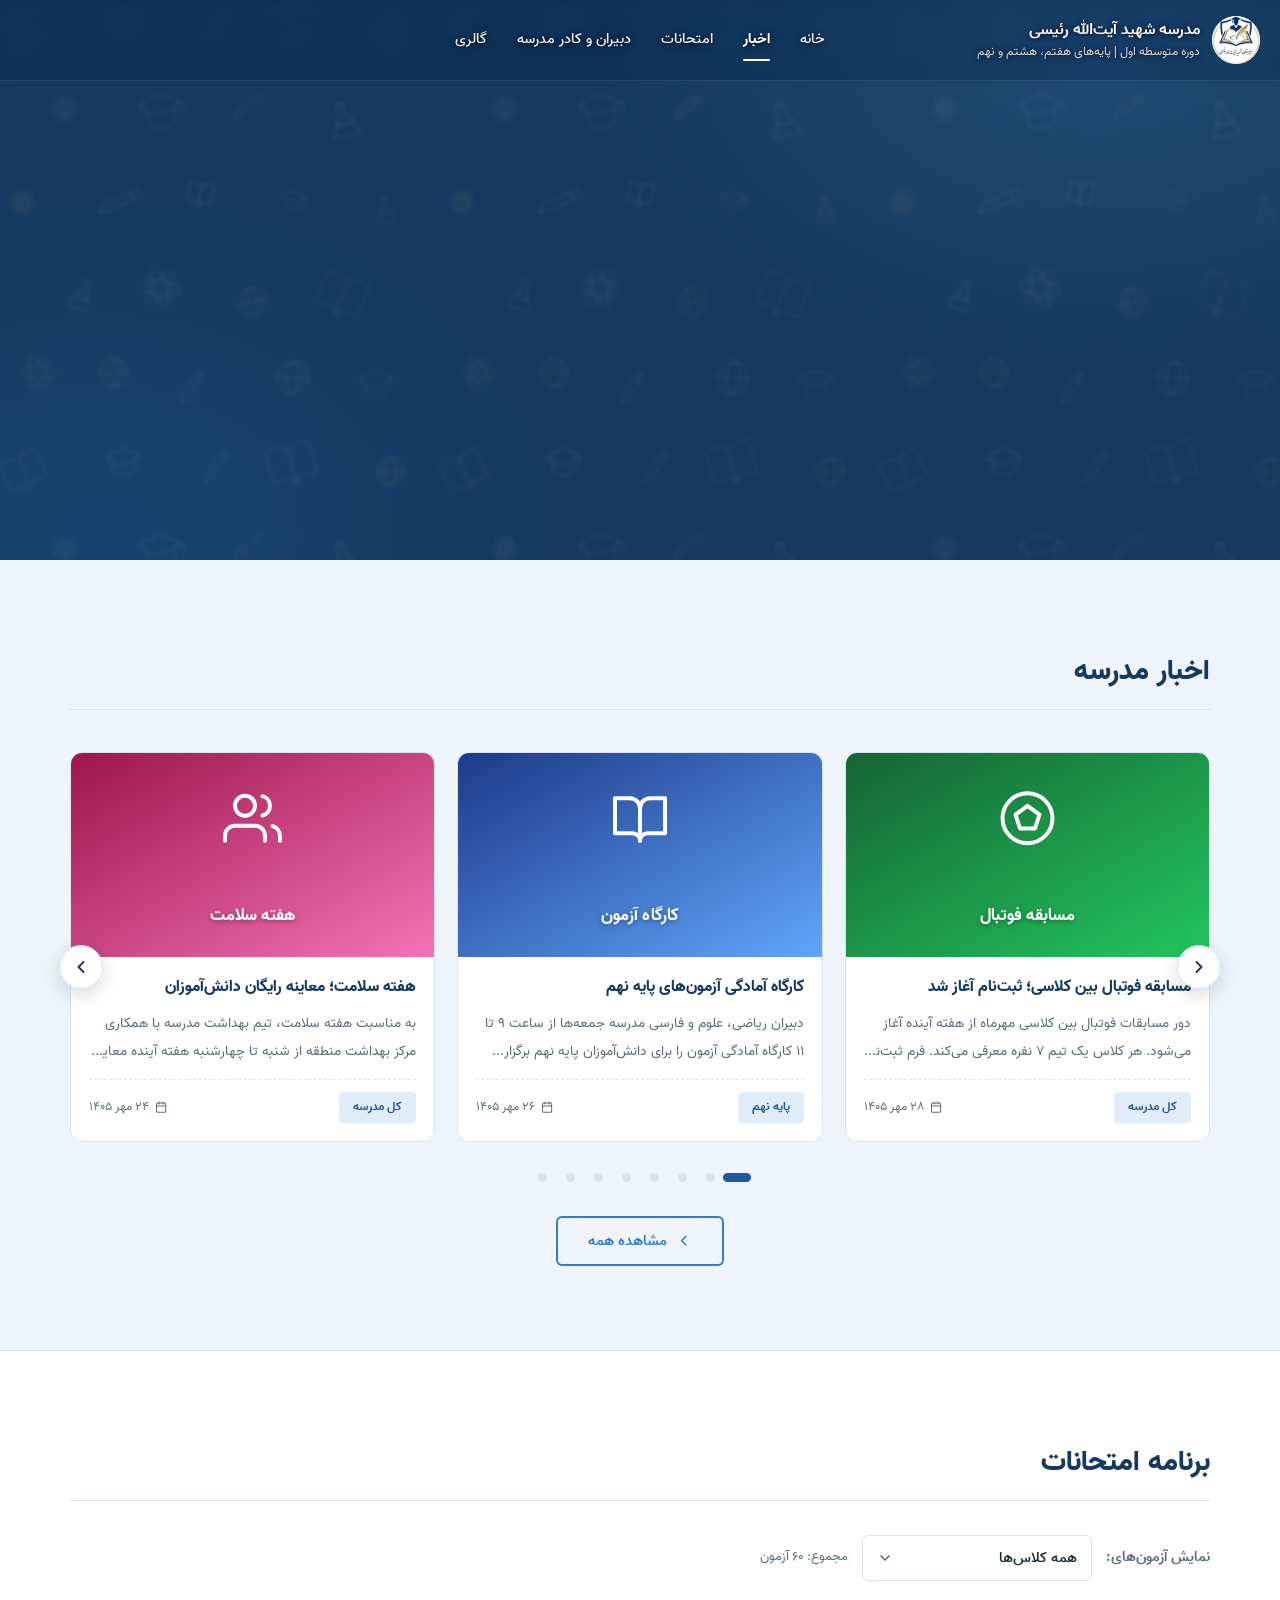
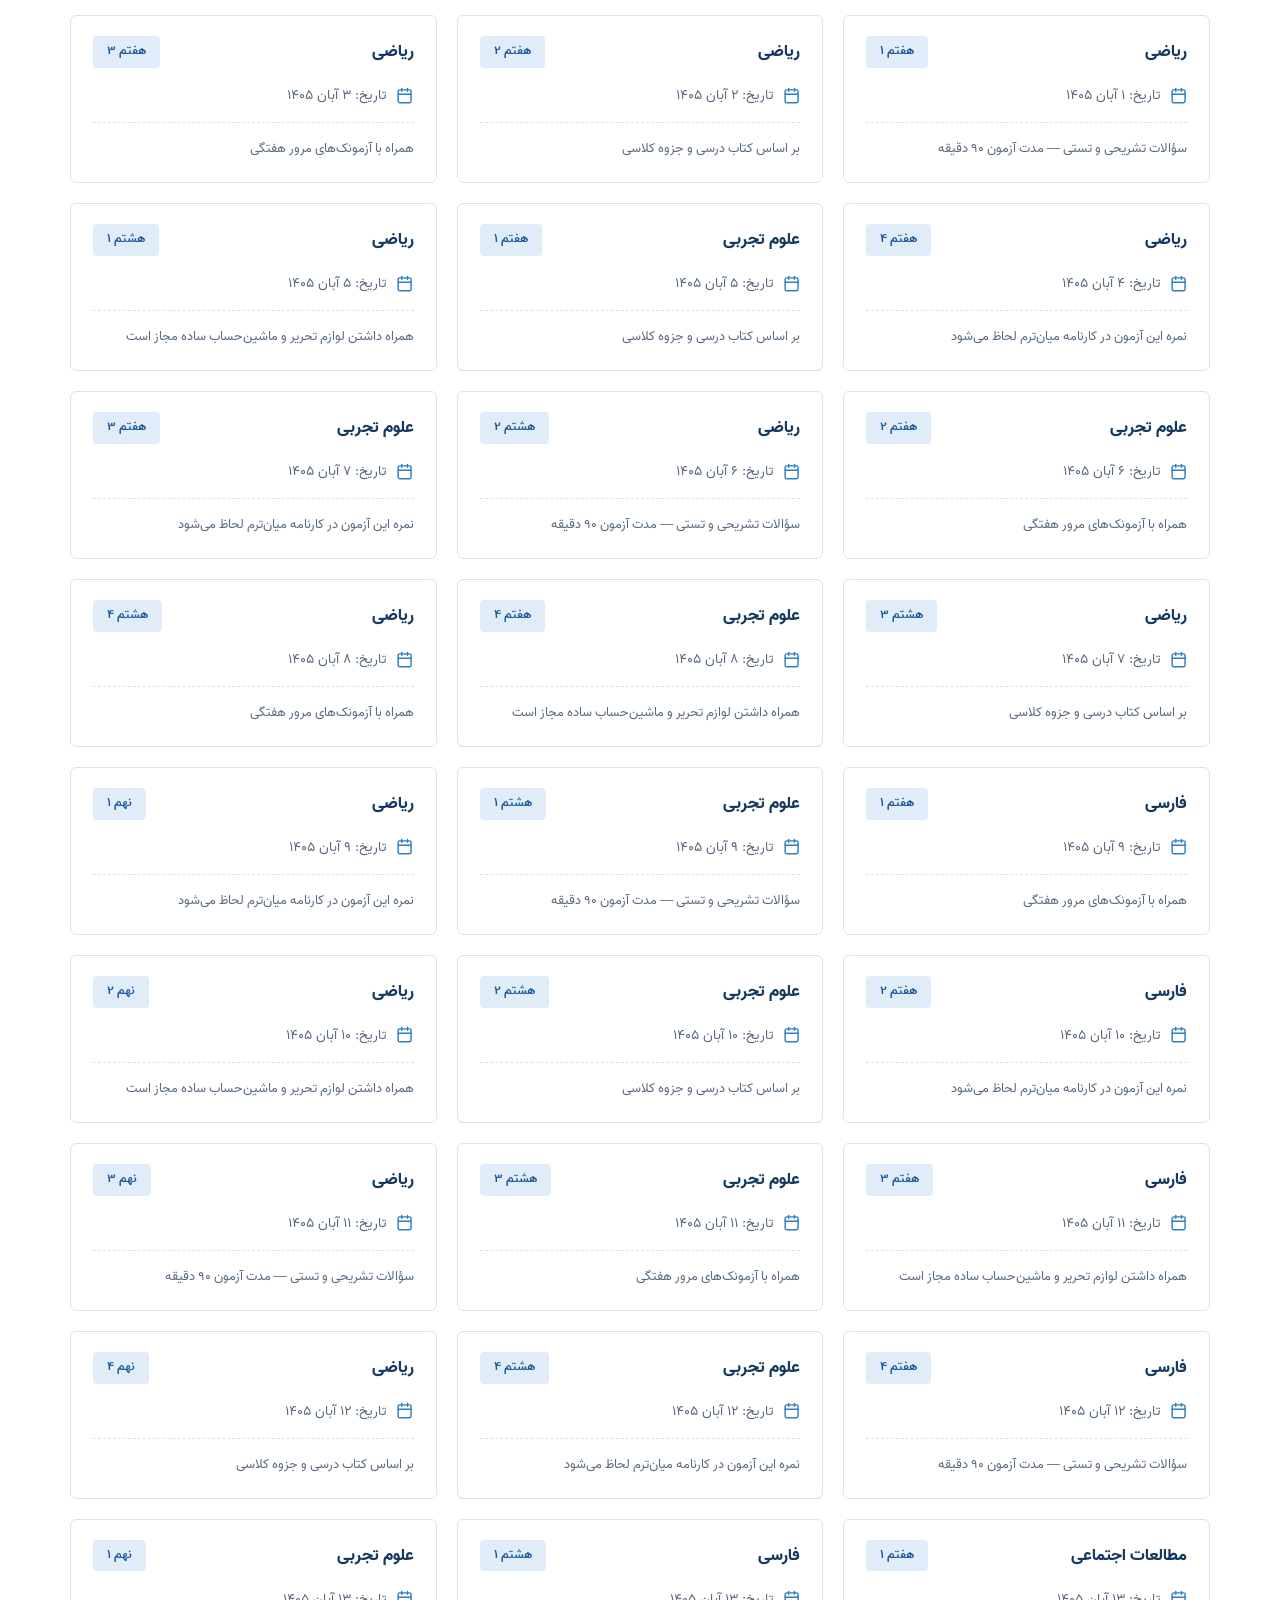
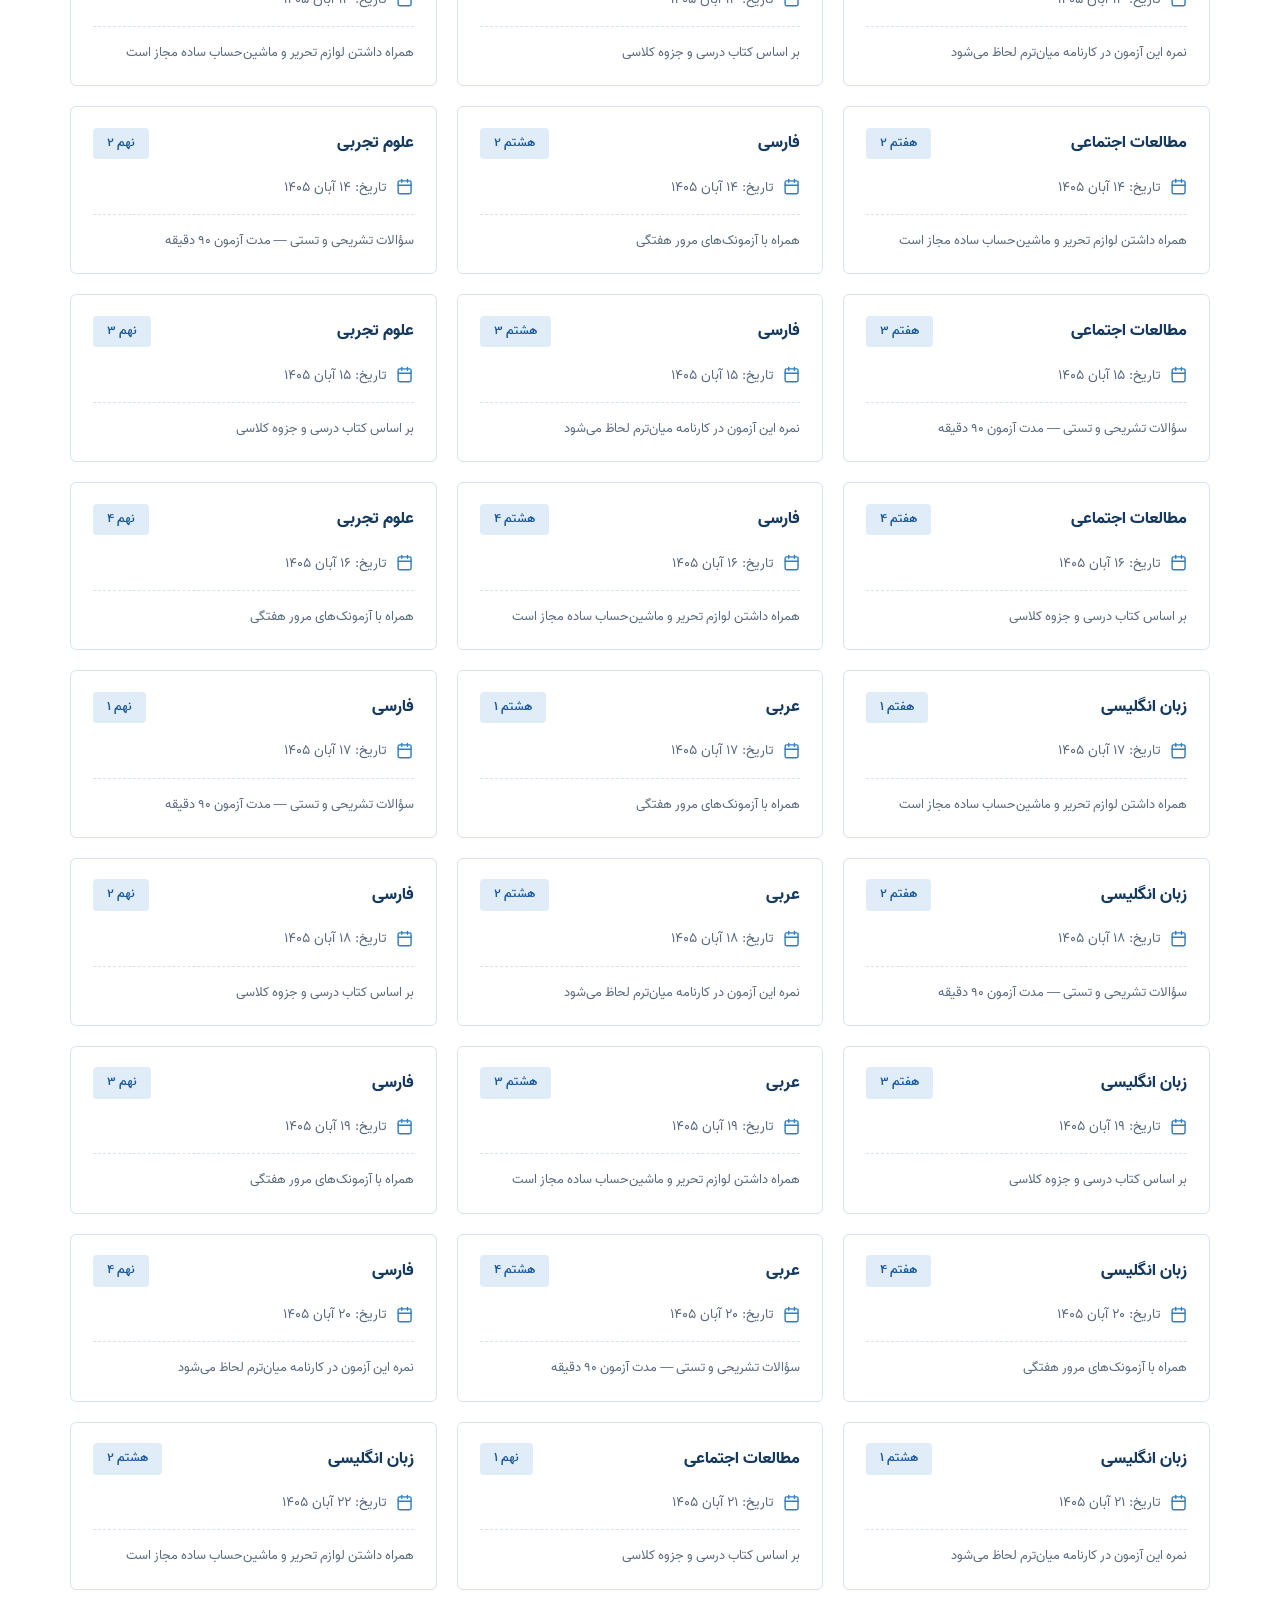
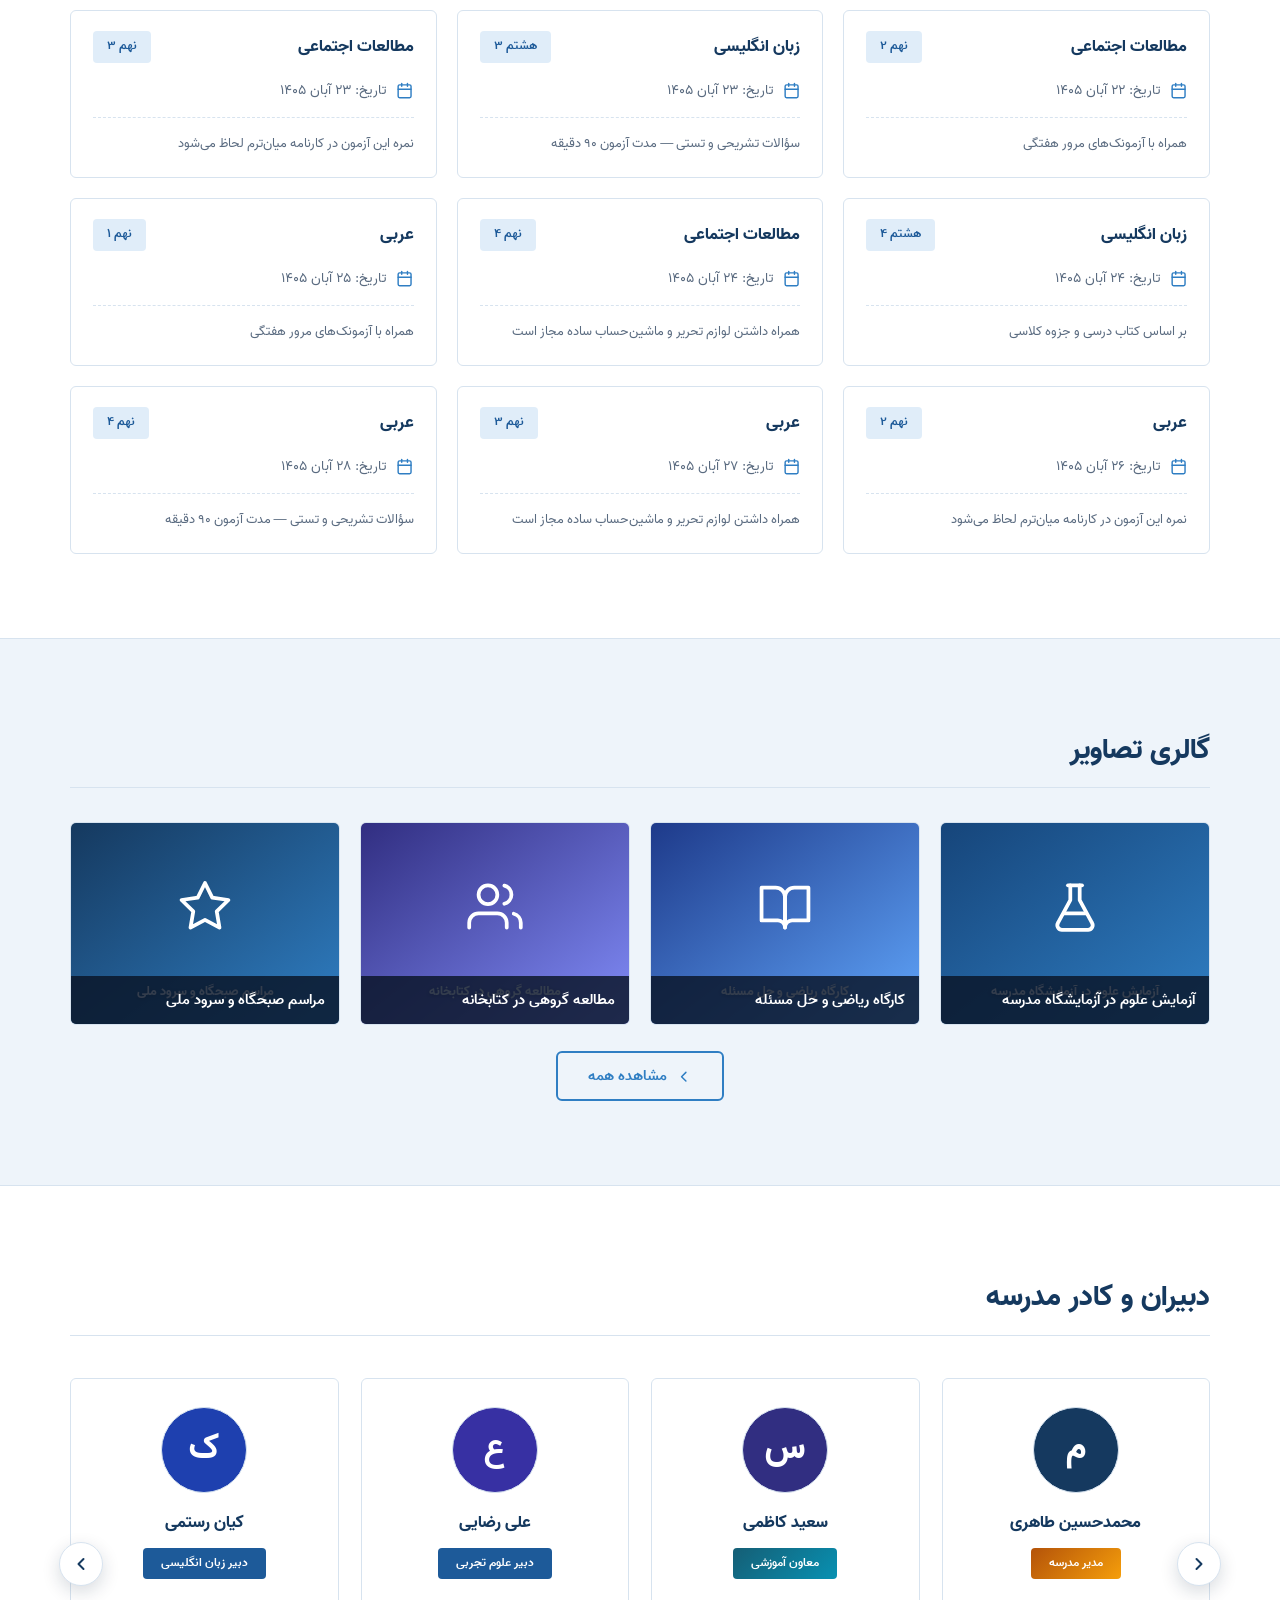
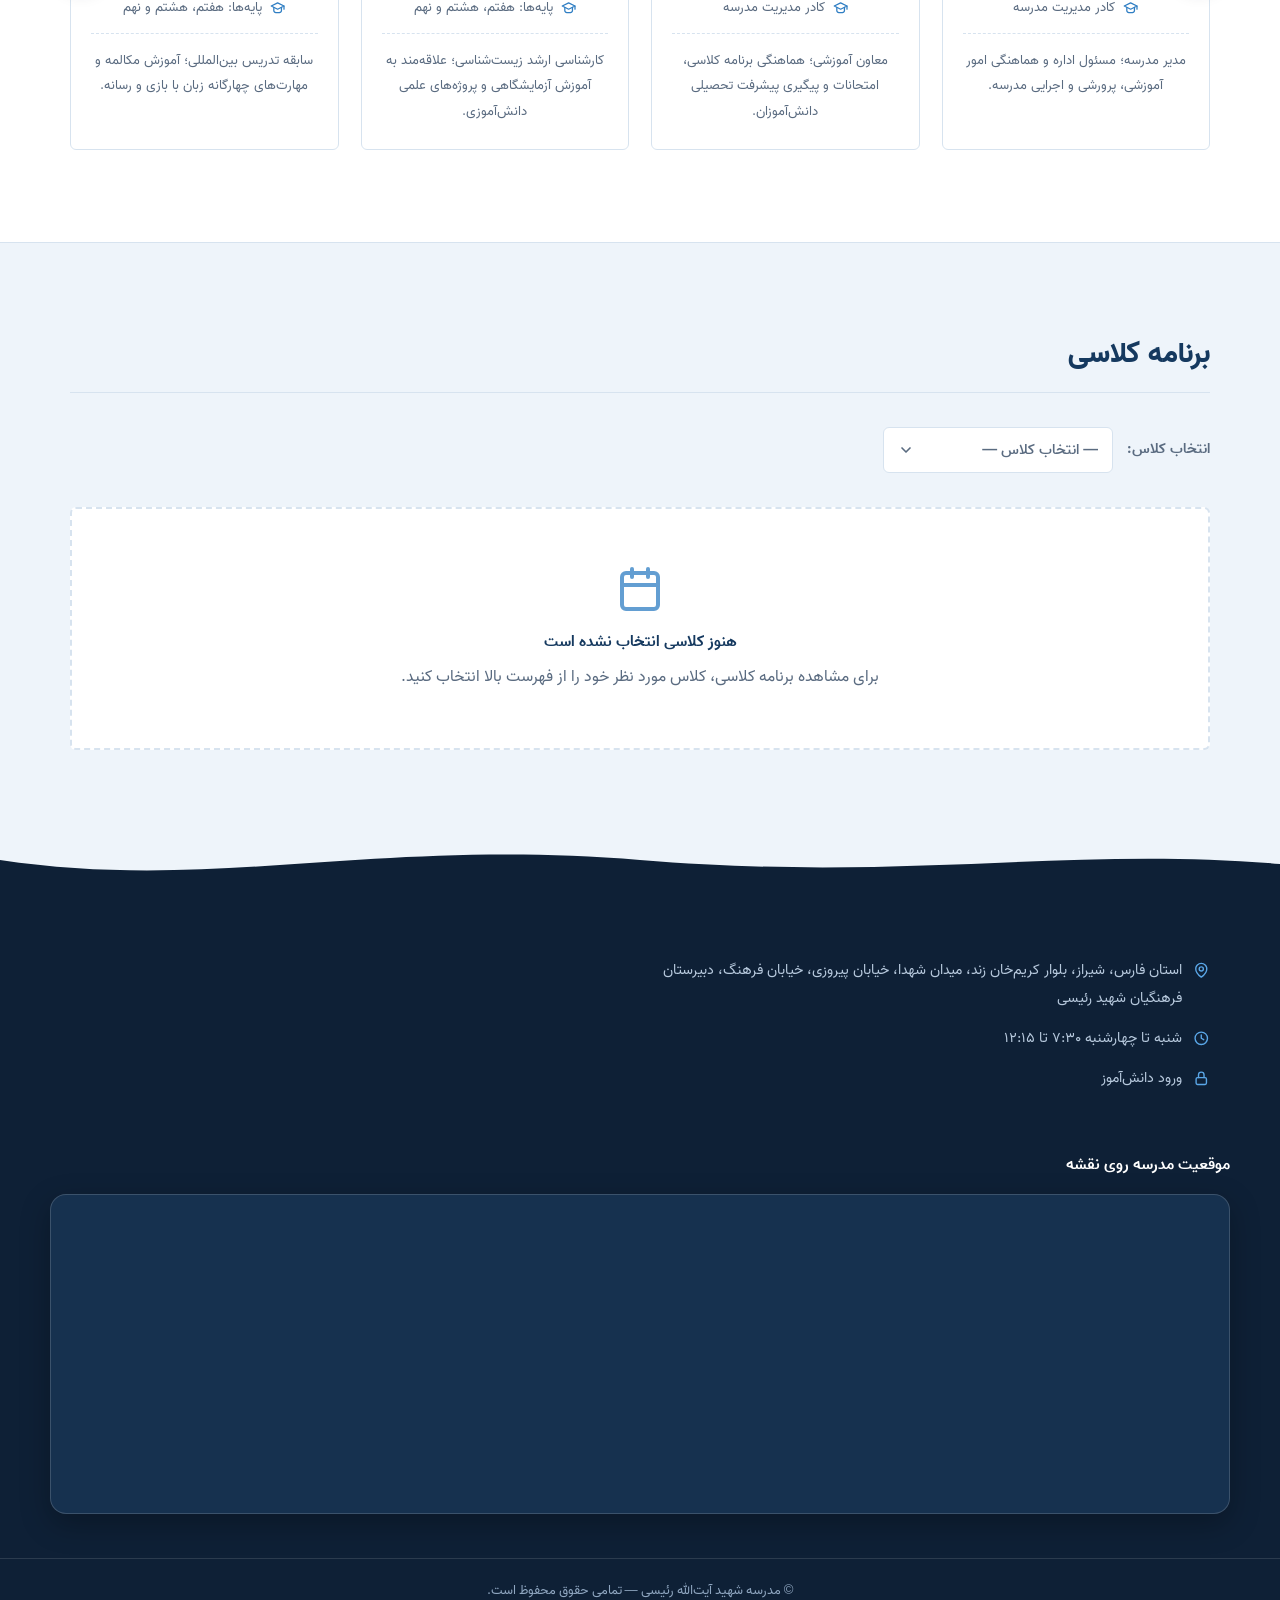
==== commit 50b98ac9: "Add files via upload" ====
--- a/index.html
+++ b/index.html
@@ -45,7 +45,7 @@
 <!-- استایل Leaflet برای نقشه فوتر (اگر لود نشود، به‌صورت خودکار iframe جایگزین می‌شود) -->
 <link rel="stylesheet" href="https://cdnjs.cloudflare.com/ajax/libs/leaflet/1.9.4/leaflet.min.css">
 
-<link rel="stylesheet" href="style.css?v=13">
+<link rel="stylesheet" href="style.css?v=15">
 </head>
 
 <body>
@@ -444,6 +444,7 @@
     <h3>ورود مدیر</h3>
     <p>برای ورود به پنل مدیریت، رمز مدیر را وارد کنید.</p>
     <form id="adminGateForm" autocomplete="off">
+      <input type="text" id="adminUserInput" placeholder="نام کاربری (مدیر اصلی: خالی)" aria-label="نام کاربری مدیر" dir="ltr" maxlength="30" autocomplete="off" autocapitalize="off" spellcheck="false">
       <input type="password" id="adminPassInput" placeholder="رمز ورود" aria-label="رمز ورود مدیر" maxlength="40" autocomplete="off">
       <div class="admin-gate-actions">
         <button type="button" class="btn btn-outline" id="adminGateCancel">انصراف</button>
@@ -484,6 +485,7 @@
     <button type="button" data-atab="pcal"><svg class="ic" aria-hidden="true"><use href="#i-calendar"/></svg>تقویم دانش‌آموزی</button>
     <button type="button" data-atab="teacher"><svg class="ic" aria-hidden="true"><use href="#i-cap"/></svg>دبیران و کادر مدرسه</button>
     <button type="button" data-atab="gallery"><svg class="ic" aria-hidden="true"><use href="#i-image"/></svg>گالری</button>
+    <button type="button" data-atab="adm"><svg class="ic" aria-hidden="true"><use href="#i-users"/></svg>مدیران</button>
     <button type="button" data-atab="set"><svg class="ic" aria-hidden="true"><use href="#i-gear"/></svg>تنظیمات</button>
   </div>
 
@@ -603,6 +605,14 @@
           <button type="button" class="adm-add" id="admGalleryAdd"><svg class="ic" aria-hidden="true"><use href="#i-plus"/></svg>افزودن مجموعه</button>
         </div>
         <div id="admGalleryList"></div>
+      </section>
+
+      <section class="admin-tab" id="atab-adm">
+        <div class="adm-note"><svg class="ic" aria-hidden="true"><use href="#i-info"/></svg><span>مدیر جدید با «نام کاربری» و رمز خودش وارد پنل می‌شود. این بخش فوری روی سرور ذخیره می‌شود (نیازی به دکمه «ذخیره تغییرات» نیست).</span></div>
+        <div class="adm-toolbar"><div><strong>مدیران</strong></div>
+          <div class="adm-toolbar-btns"><button type="button" class="adm-add" data-act="aadd"><svg class="ic" aria-hidden="true"><use href="#i-plus"/></svg>افزودن مدیر</button></div></div>
+        <div id="admAdmForm"></div>
+        <div id="admAdmList"></div>
       </section>
 
       <section class="admin-tab" id="atab-set">
@@ -691,10 +701,12 @@
     });
   };
 
-  SB.login = function (password) {
+  SB.login = function (password, username) {
+    var u = String(username || '').trim().toLowerCase();
+    var email = (u && u !== 'admin' && /^[a-z0-9_.]{3,30}$/.test(u)) ? (u + '@raisi-school.com') : SB.email;
     return req('/auth/v1/token?grant_type=password', {
       method: 'POST',
-      body: JSON.stringify({ email: SB.email, password: password })
+      body: JSON.stringify({ email: email, password: password })
     }, 15000).then(function (r) {
       return r.json().then(function (j) {
         if (r.ok && j.access_token) { setFromTokenResponse(j); return { ok: true }; }
@@ -780,7 +792,7 @@
     }
     booted = true;
     // فایل‌های برنامه به‌ترتیب (async=false یعنی اجرا دقیقاً با همین ترتیب)
-    var files = ['script.js?v=13', 'panel-admin.js?v=13'];
+    var files = ['script.js?v=15', 'panel-admin.js?v=15'];
     files.forEach(function (f, i) {
       var s = document.createElement('script');
       s.src = f;
--- a/style.css
+++ b/style.css
@@ -1546,3 +1546,17 @@
 .adm-restable td{padding:6px;text-align:center;border-bottom:1px solid var(--border)}
 .stu-remember{display:flex;align-items:center;gap:8px;font-size:.85rem;color:var(--text-light);margin:2px 0 8px;cursor:pointer}
 .stu-remember input{width:16px;height:16px}
+
+/* ورود مدیر: فیلد نام کاربری */
+#adminUserInput{margin-bottom:10px;letter-spacing:0;font-size:.9rem}
+#adminUserInput::placeholder{font-size:.82rem}
+
+/* انتخاب ساعت آزمون */
+.adm-timefield{min-width:220px}
+.adm-time{display:flex;align-items:center;gap:8px}
+.adm-time b{font-size:1.2rem;color:var(--text-light)}
+.adm-time select.adm-in{flex:1;min-width:0;text-align:center;font-size:1.05rem;font-weight:800;font-variant-numeric:tabular-nums;padding:10px 6px;cursor:pointer}
+.adm-tchips{display:flex;flex-wrap:wrap;gap:6px;margin-top:8px}
+.adm-tchip{padding:5px 11px;border:1px solid var(--border);border-radius:999px;background:var(--surface-2);color:var(--accent);font:inherit;font-size:.8rem;font-weight:700;cursor:pointer}
+.adm-tchip:hover{background:var(--chip)}
+.adm-timesum{margin-top:8px;font-size:.82rem;color:var(--text-light)}
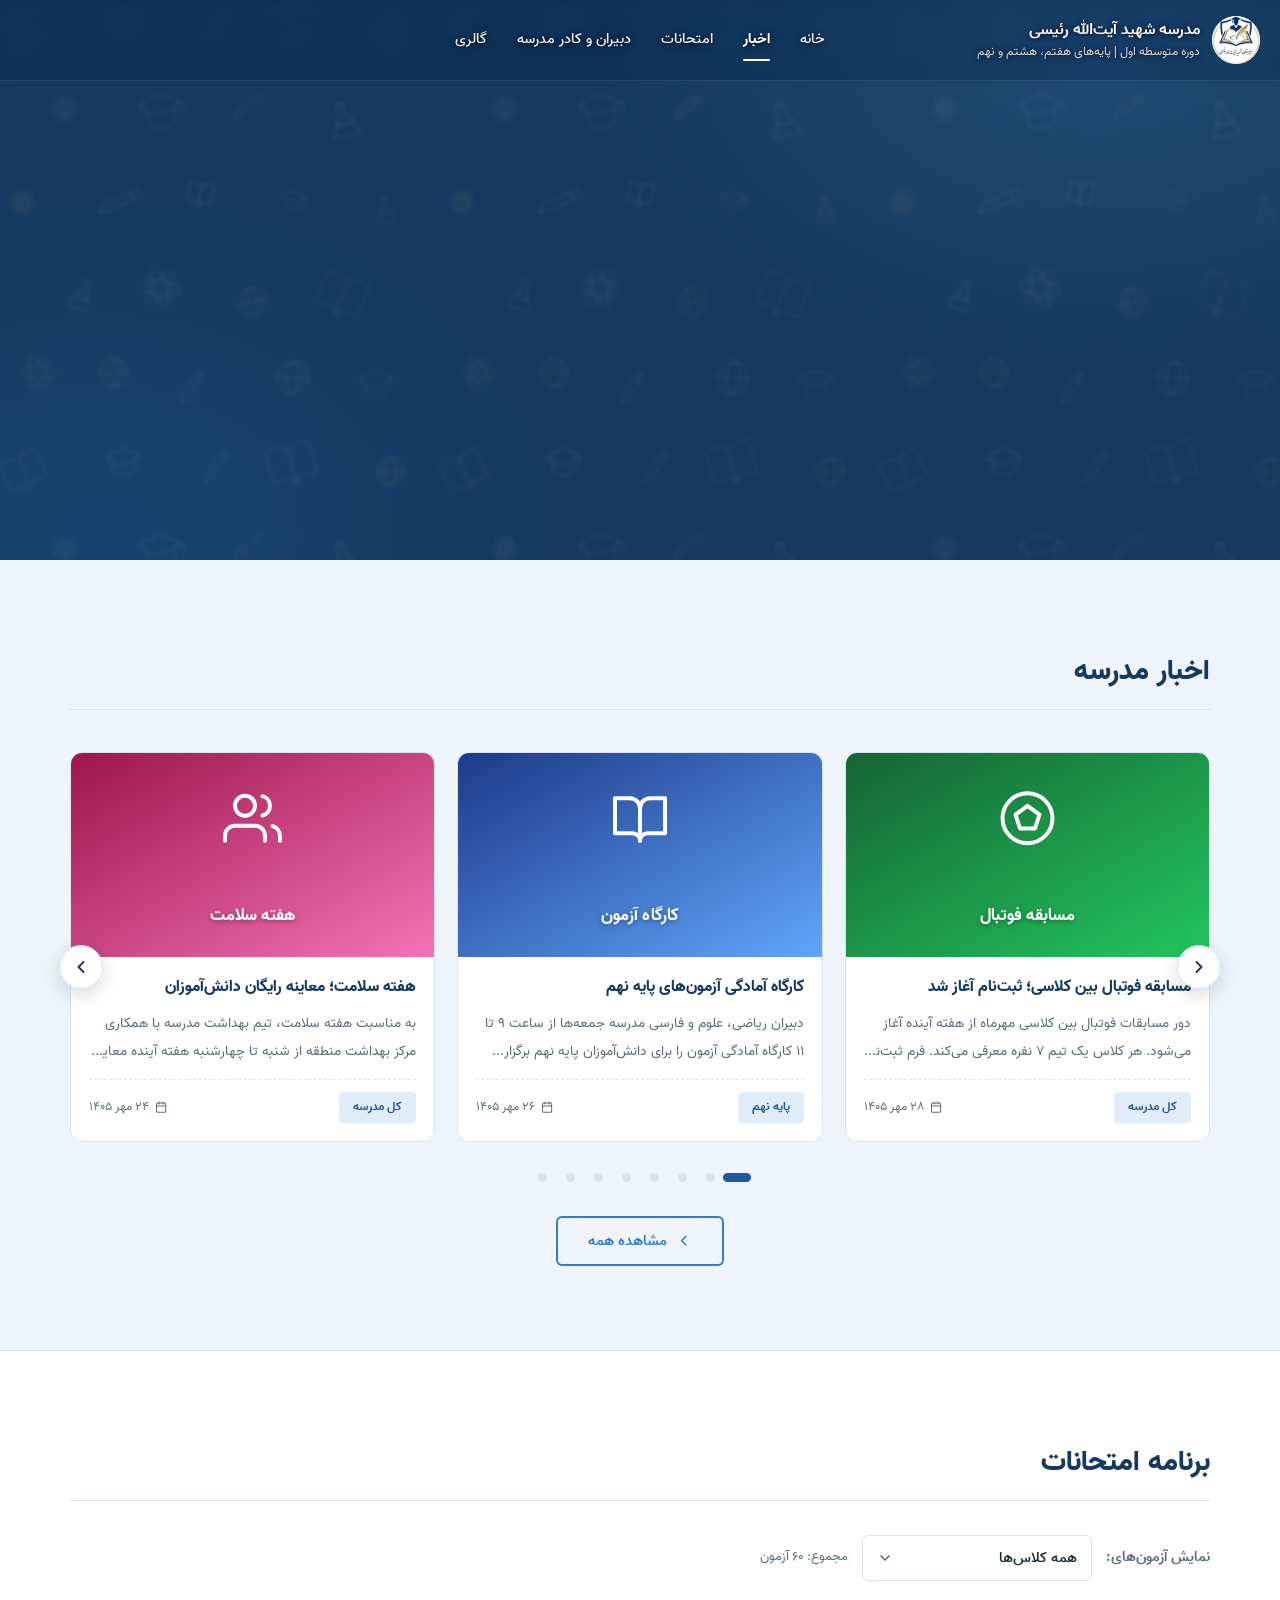
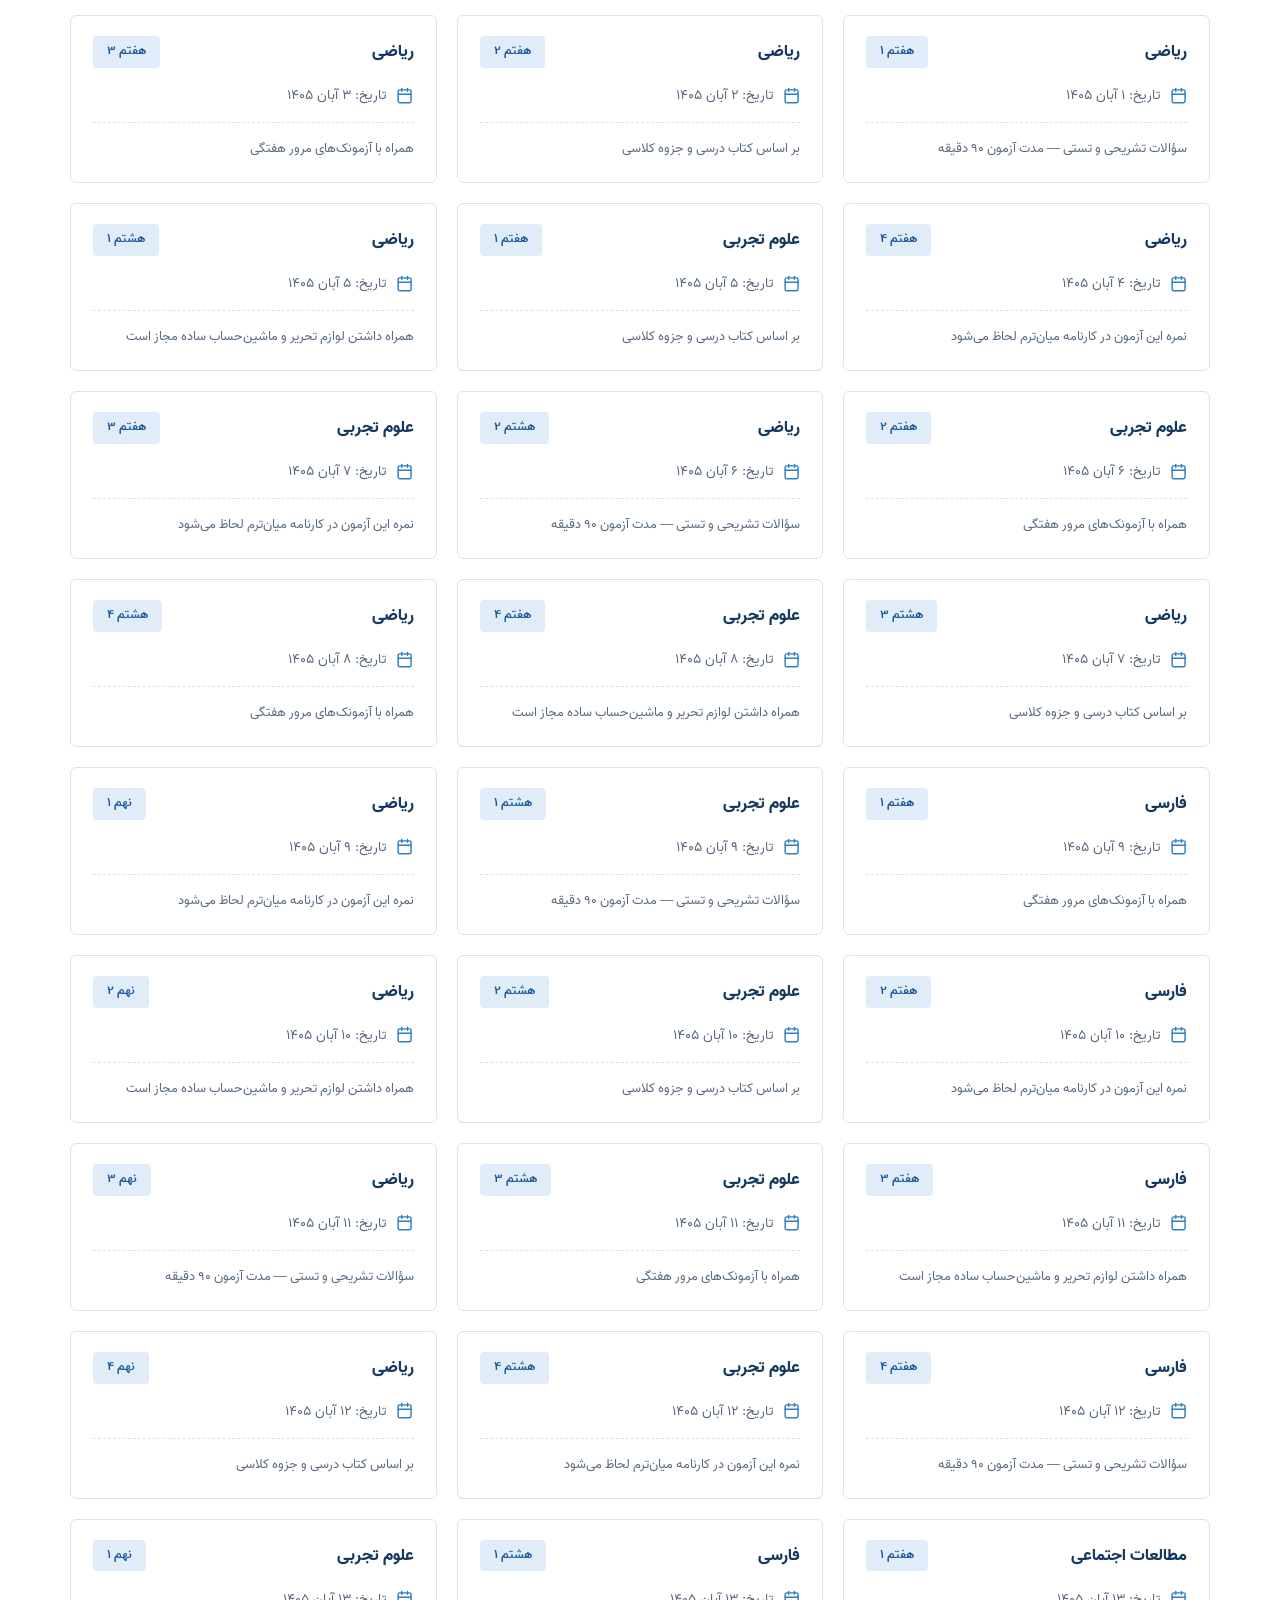
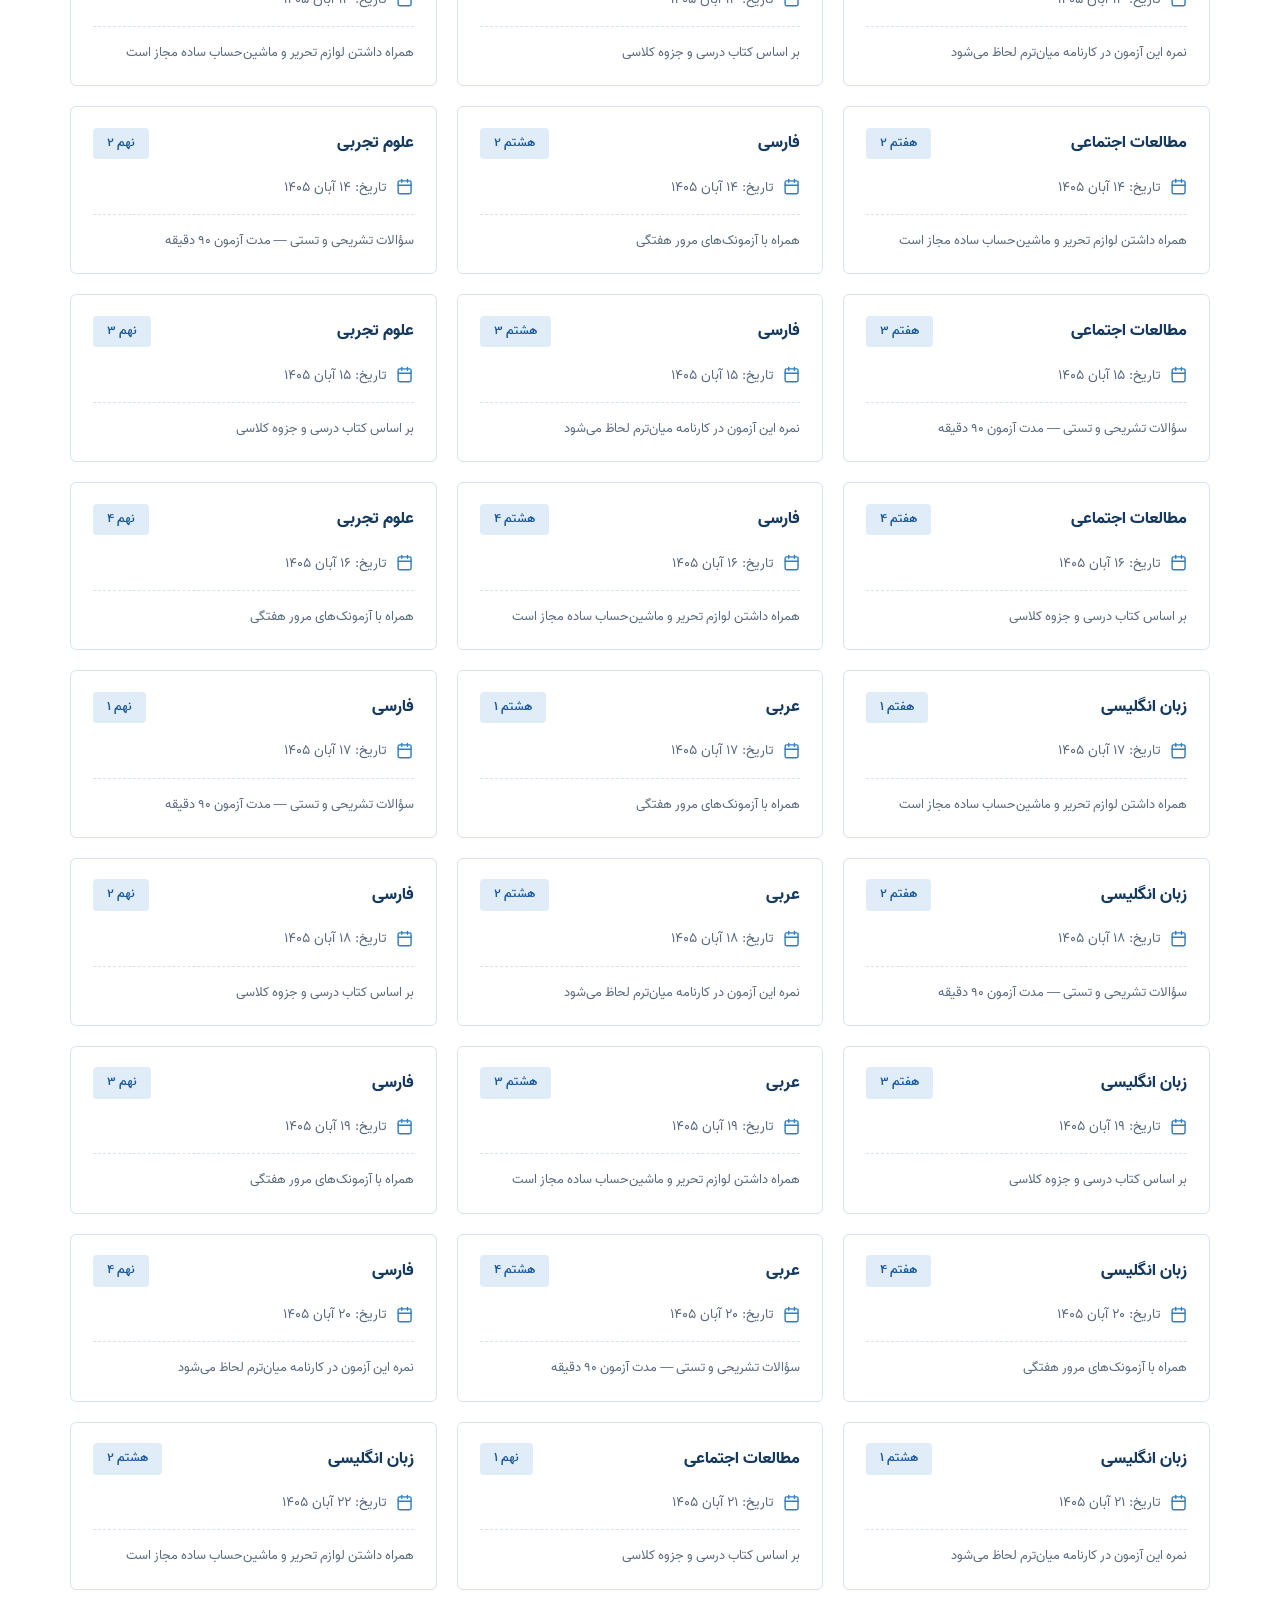
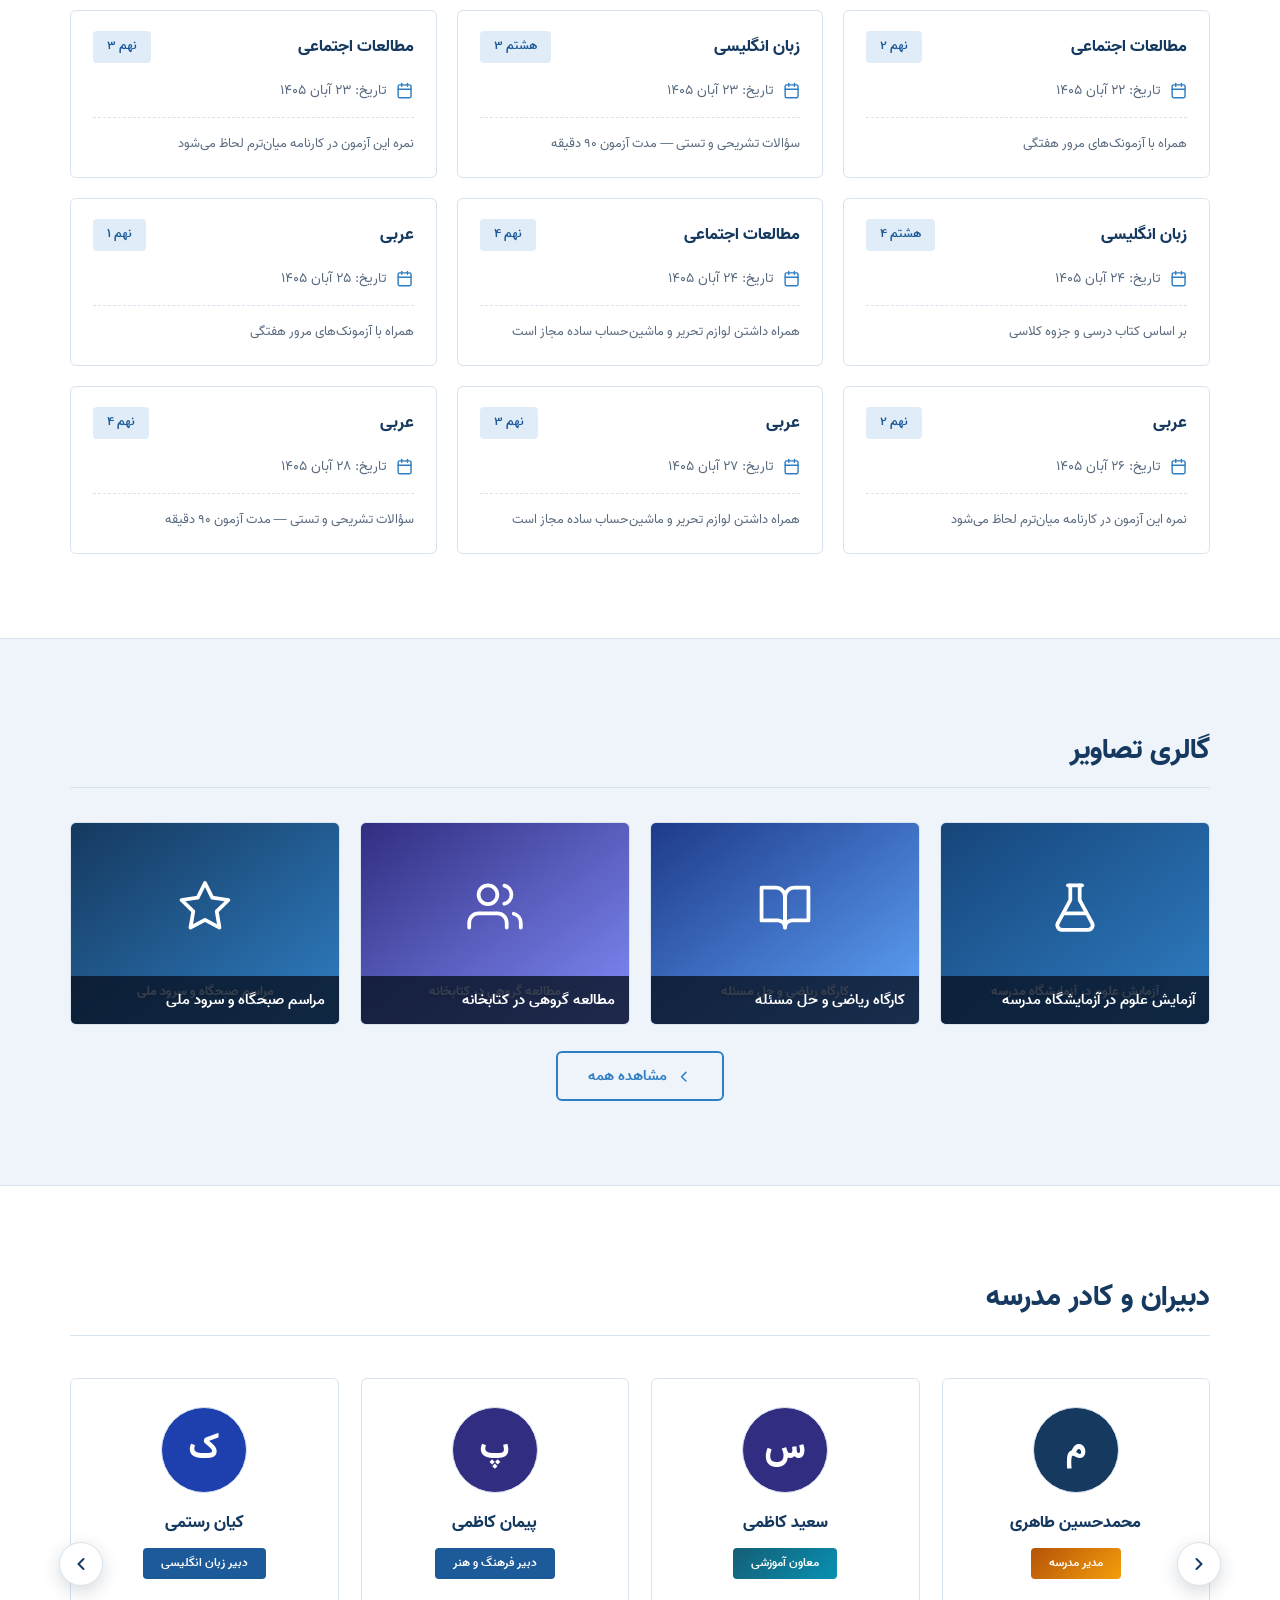
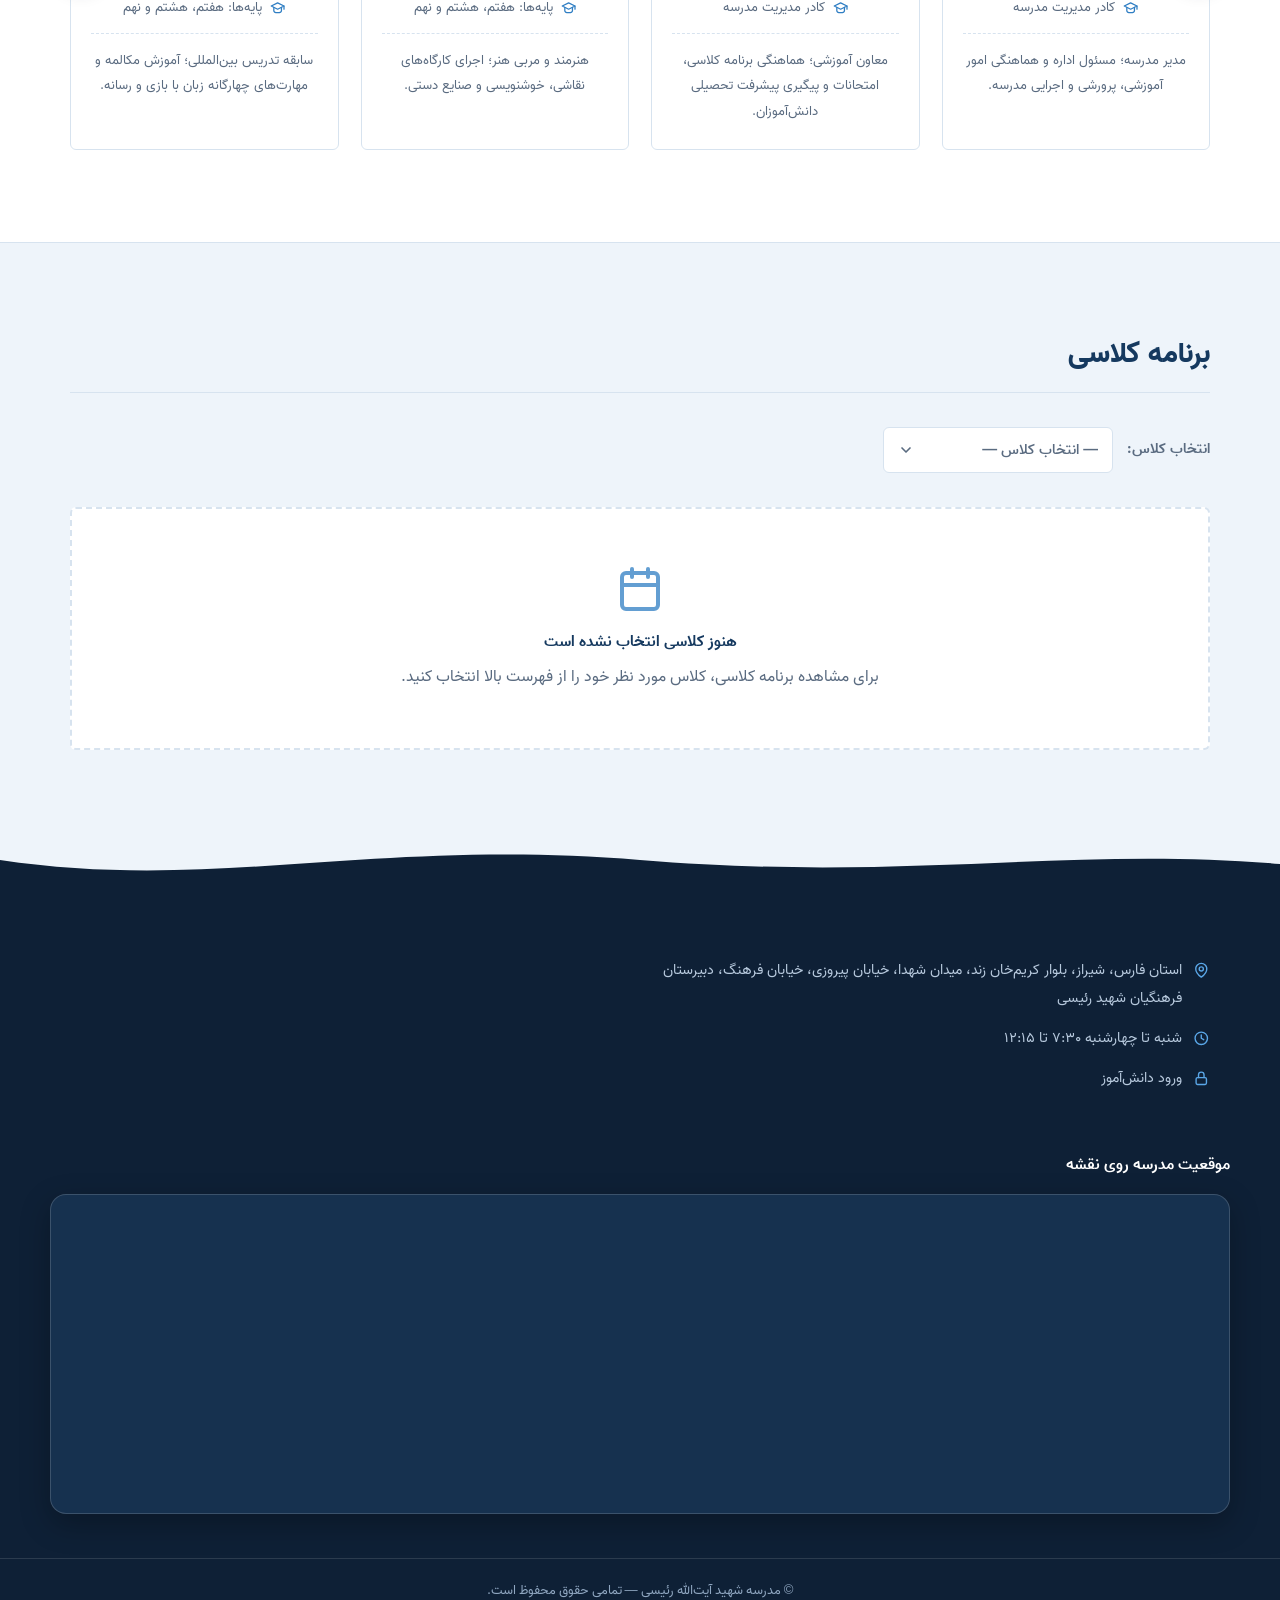
==== commit c44b1bf9: "Add files via upload" ====
--- a/index.html
+++ b/index.html
@@ -45,7 +45,7 @@
 <!-- استایل Leaflet برای نقشه فوتر (اگر لود نشود، به‌صورت خودکار iframe جایگزین می‌شود) -->
 <link rel="stylesheet" href="https://cdnjs.cloudflare.com/ajax/libs/leaflet/1.9.4/leaflet.min.css">
 
-<link rel="stylesheet" href="style.css?v=15">
+<link rel="stylesheet" href="style.css?v=19">
 </head>
 
 <body>
@@ -556,7 +556,7 @@
             <button type="button" class="adm-add" data-act="sadd"><svg class="ic" aria-hidden="true"><use href="#i-plus"/></svg>افزودن دانش‌آموز</button>
           </div></div>
         <div id="admStuForm"></div>
-        <div class="adm-row adm-stu-filter"><select class="adm-in" id="admStuClass" aria-label="فیلتر کلاس"></select><input class="adm-in" id="admStuSearch" placeholder="جستجوی نام یا کد ملی" aria-label="جستجو"></div>
+        <div class="adm-row adm-stu-filter"><div class="adm-cfilter" id="admStuClass" aria-label="فیلتر کلاس"></div><input class="adm-in" id="admStuSearch" placeholder="جستجوی نام یا کد ملی" aria-label="جستجو"></div>
         <div id="admStuList"></div>
       </section>
 
@@ -792,7 +792,7 @@
     }
     booted = true;
     // فایل‌های برنامه به‌ترتیب (async=false یعنی اجرا دقیقاً با همین ترتیب)
-    var files = ['script.js?v=15', 'panel-admin.js?v=15'];
+    var files = ['script.js?v=19', 'panel-admin.js?v=19'];
     files.forEach(function (f, i) {
       var s = document.createElement('script');
       s.src = f;
--- a/style.css
+++ b/style.css
@@ -1560,3 +1560,20 @@
 .adm-tchip{padding:5px 11px;border:1px solid var(--border);border-radius:999px;background:var(--surface-2);color:var(--accent);font:inherit;font-size:.8rem;font-weight:700;cursor:pointer}
 .adm-tchip:hover{background:var(--chip)}
 .adm-timesum{margin-top:8px;font-size:.82rem;color:var(--text-light)}
+
+/* انتخاب کلاس با دکمه (فرم دانش‌آموز و فیلتر لیست) */
+.adm-cpick,.adm-cfilter{display:flex;flex-direction:column;gap:8px}
+.adm-cgrp{display:flex;flex-wrap:wrap;align-items:center;gap:6px}
+.adm-cgl{min-width:72px;font-size:.8rem;font-weight:800;color:var(--text-light)}
+.adm-cchip{display:inline-flex;align-items:center;gap:6px;padding:7px 14px;border:1px solid var(--border);border-radius:999px;background:var(--surface-2);color:var(--text);font:inherit;font-size:.86rem;font-weight:700;cursor:pointer;transition:background .12s,border-color .12s}
+.adm-cchip:hover{background:var(--chip);border-color:var(--accent)}
+.adm-cchip.on{background:var(--accent);border-color:var(--accent);color:#fff}
+.adm-cchip em{font-style:normal;font-size:.72rem;opacity:.75}
+.adm-stu-filter{display:block}
+.adm-stu-filter #admStuSearch{margin-top:10px}
+.adm-stu-row.adm-new{border-color:var(--accent);box-shadow:0 0 0 3px rgba(47,126,195,.25);animation:admNew 2.4s ease-out 1}
+@keyframes admNew{0%{background:var(--chip)}100%{background:var(--surface)}}
+
+/* ردیف مدیر: نام + نام کاربری کنار هم */
+.adm-aline{display:flex;align-items:center;gap:10px;flex-wrap:wrap}
+.adm-uname{unicode-bidi:isolate;direction:ltr;background:var(--chip);color:var(--chip-text);border-radius:999px;padding:1px 12px;font-size:.78rem;font-weight:700;font-family:ui-monospace,Menlo,Consolas,monospace}
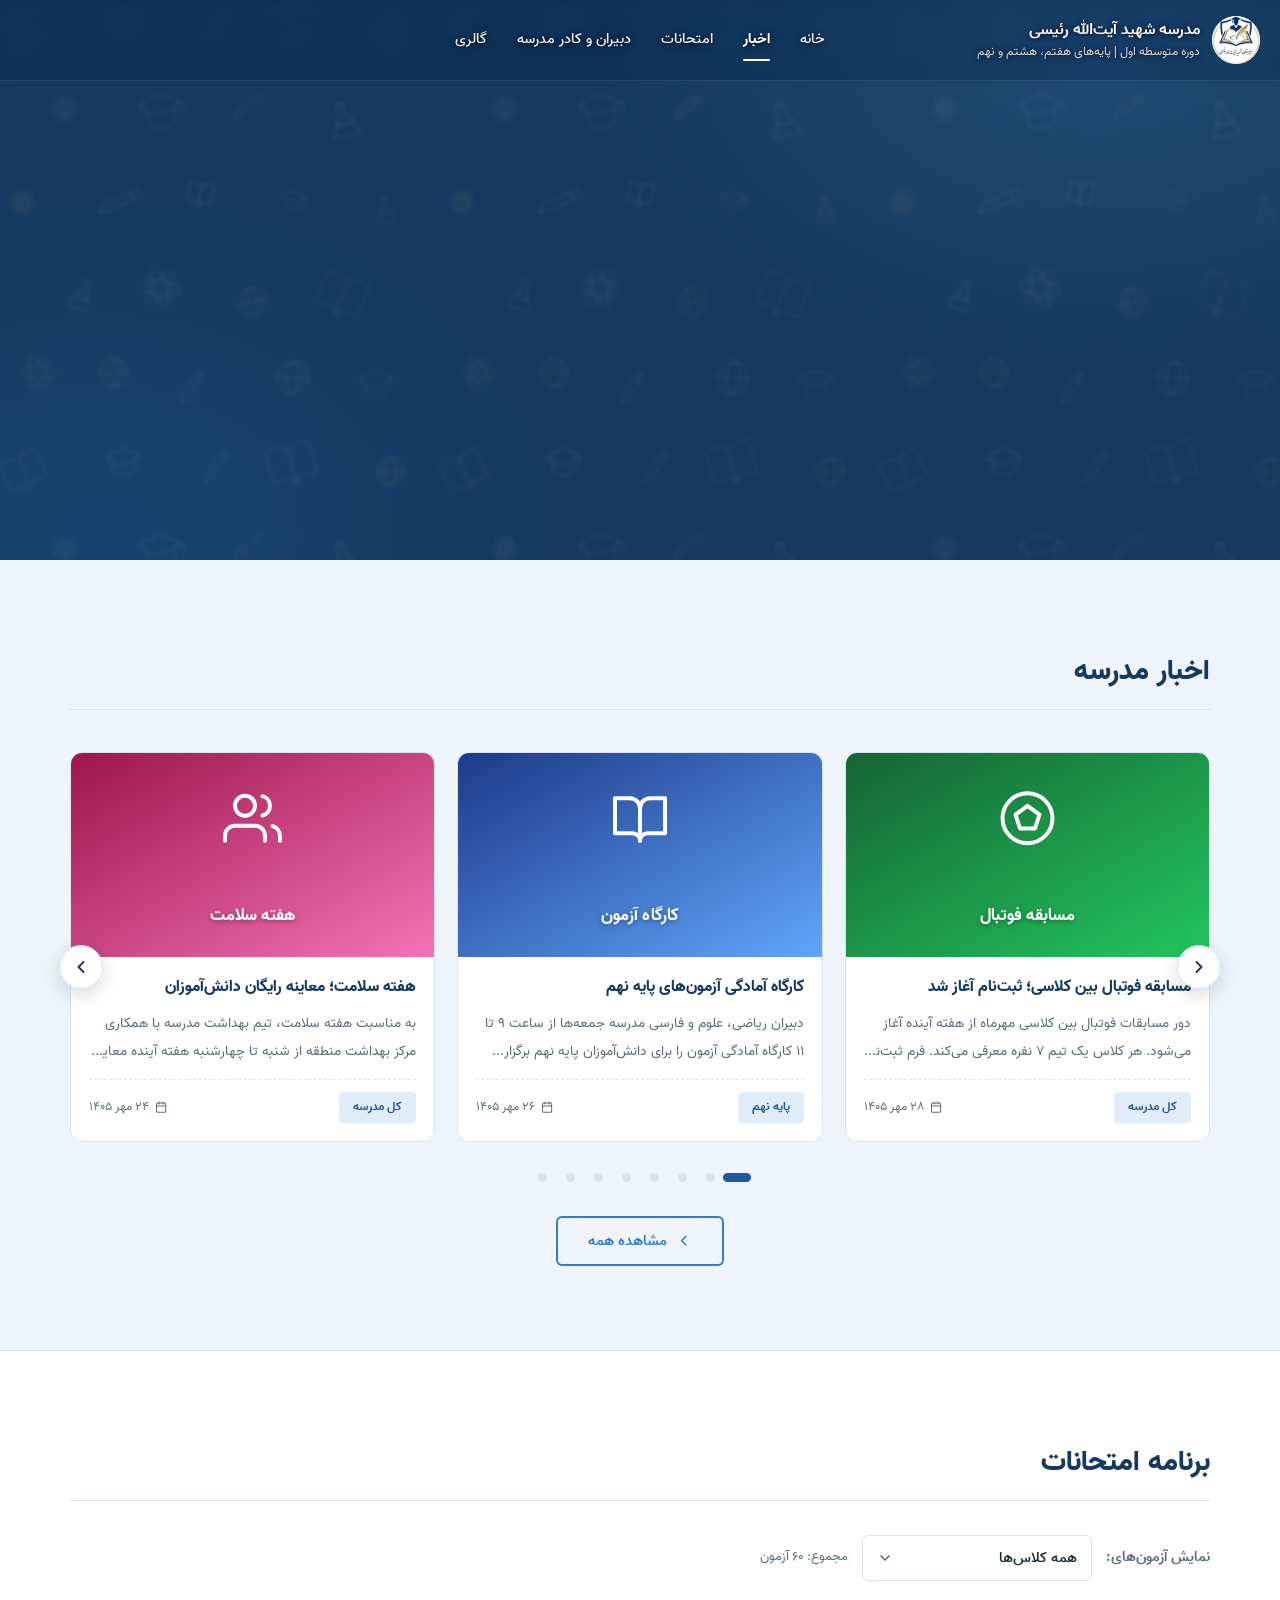
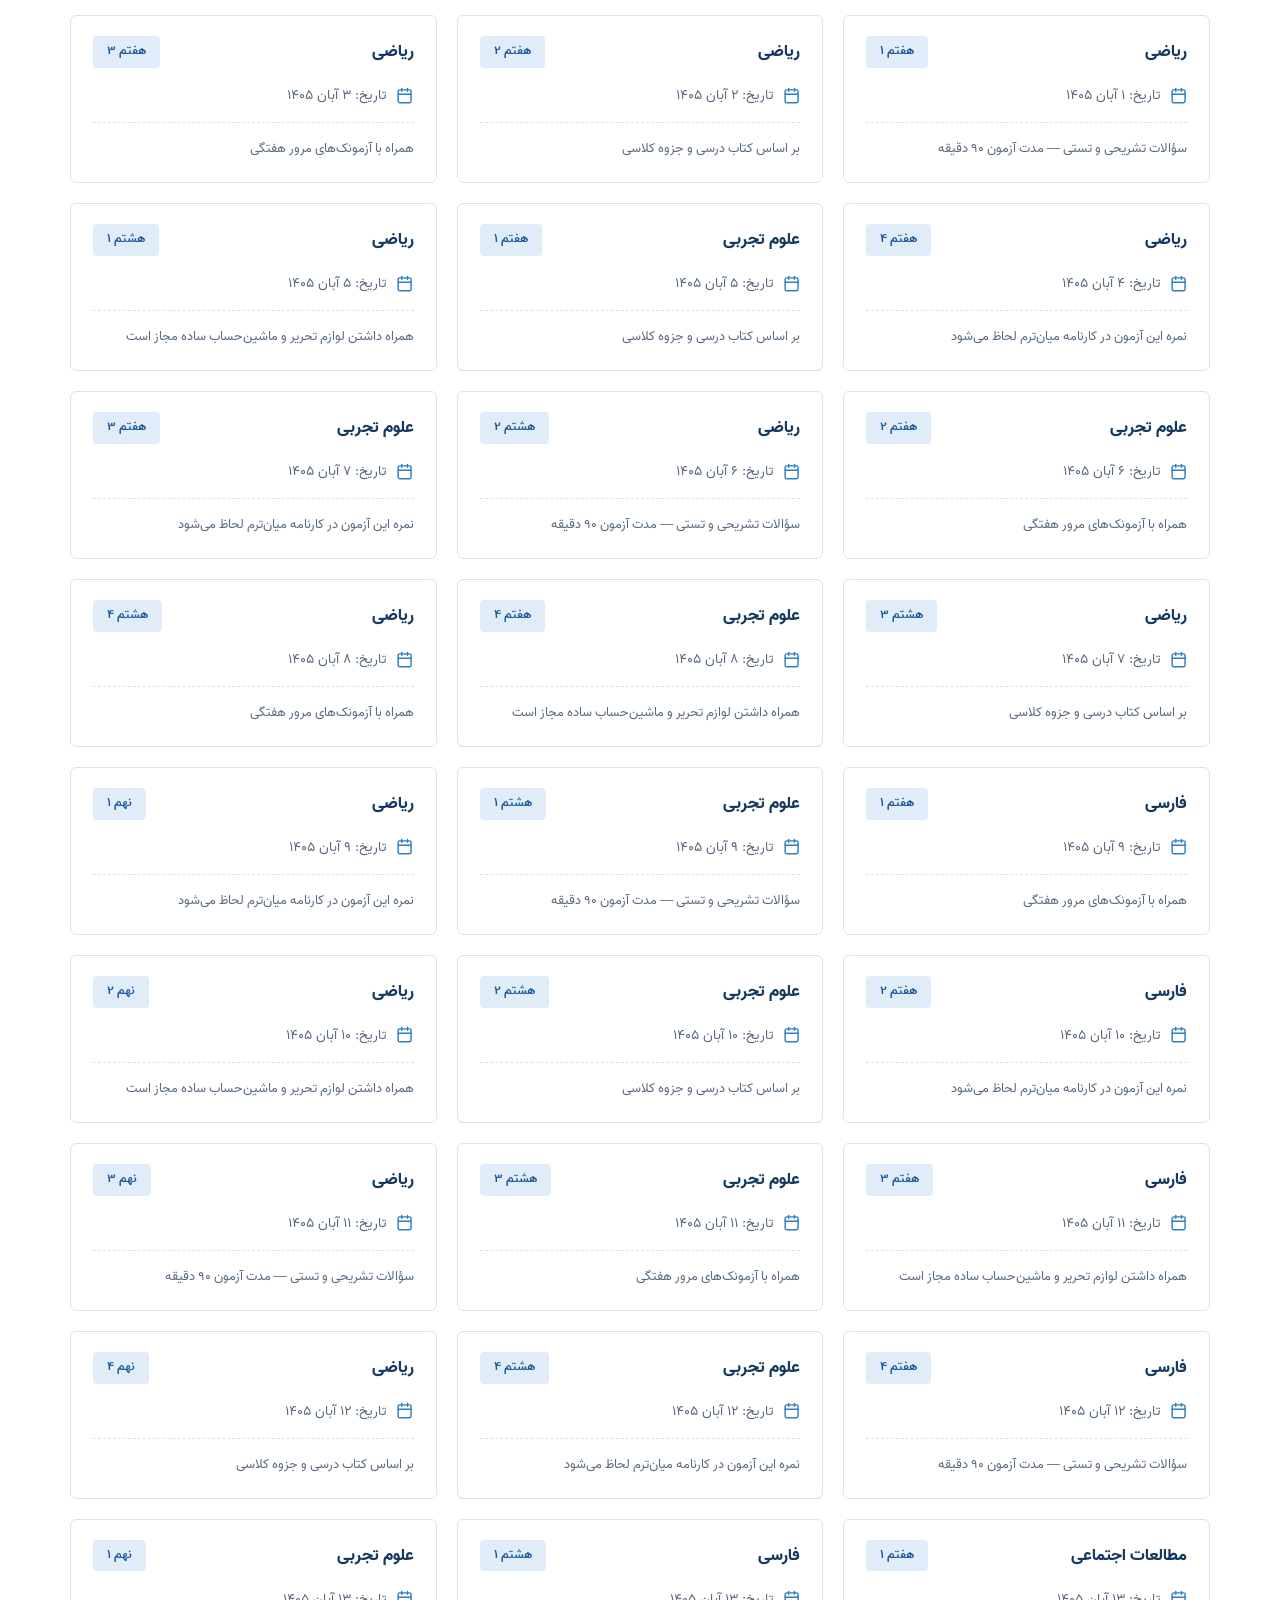
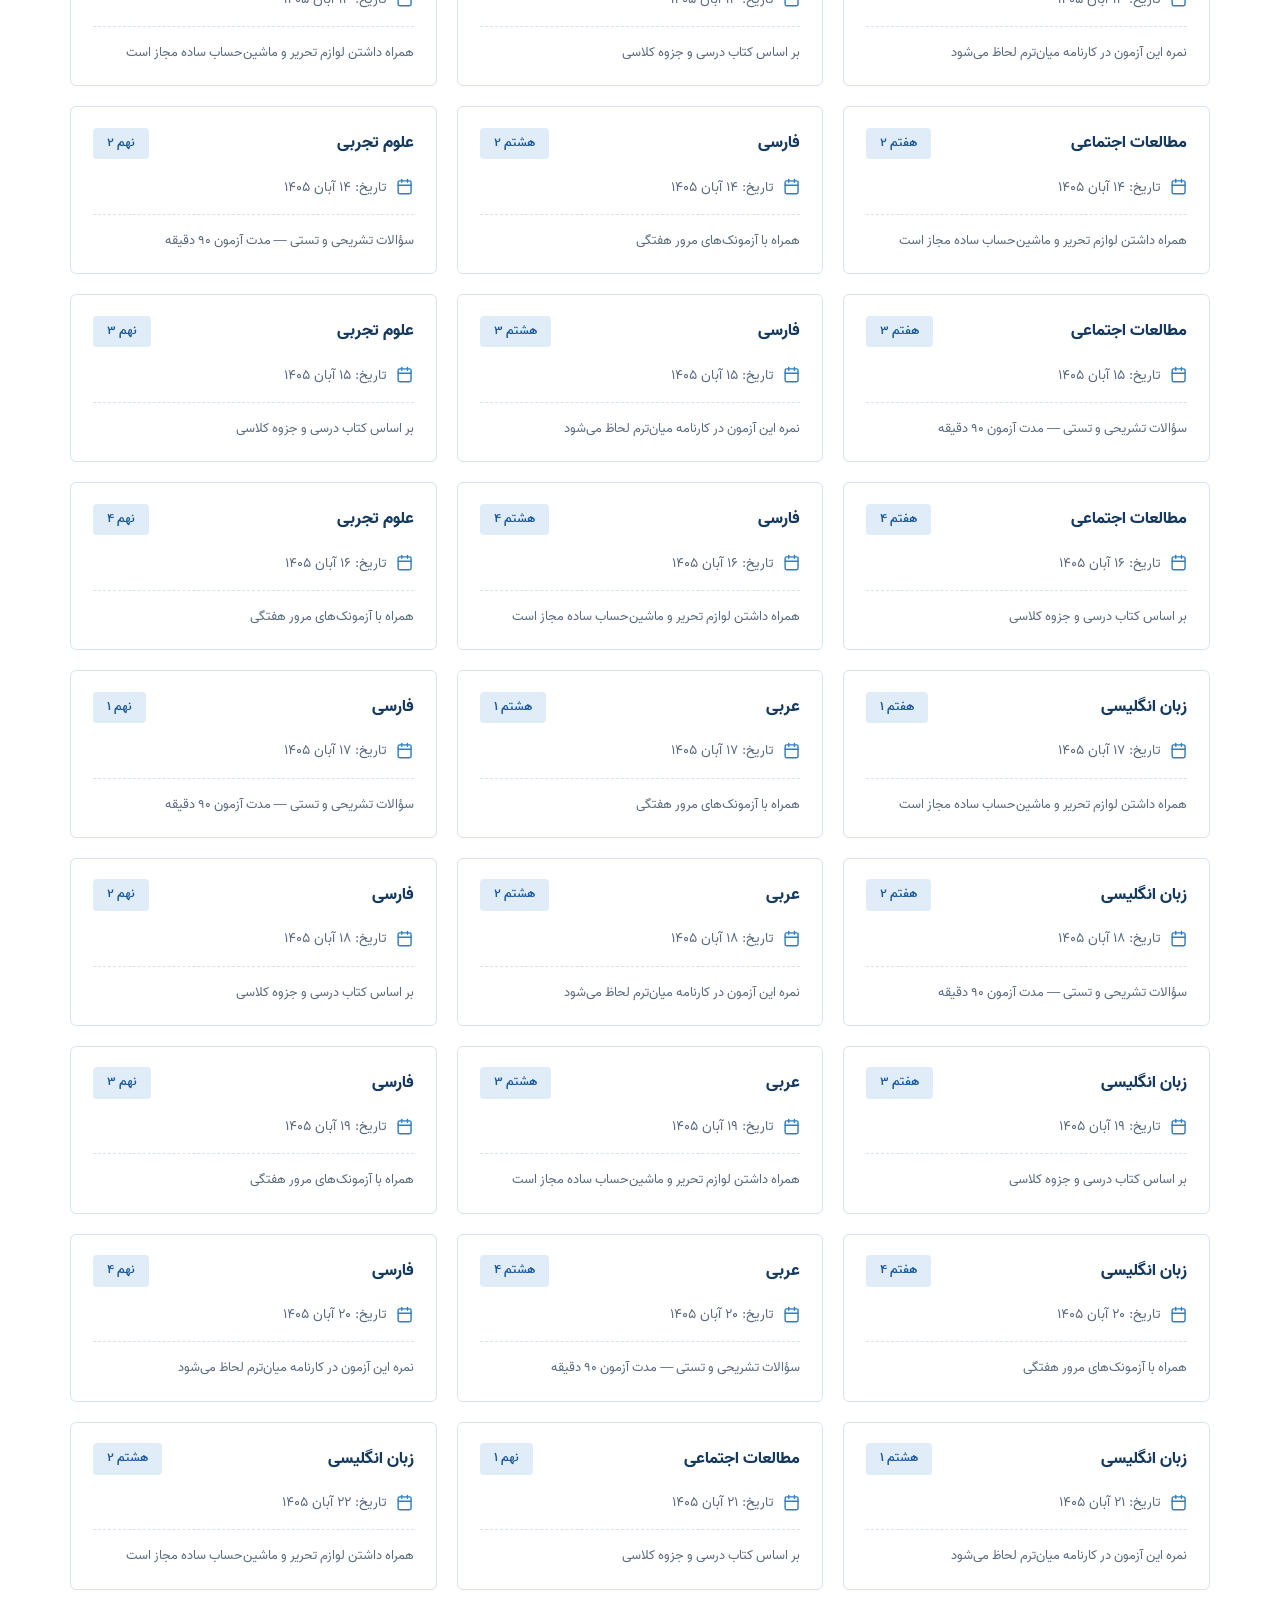
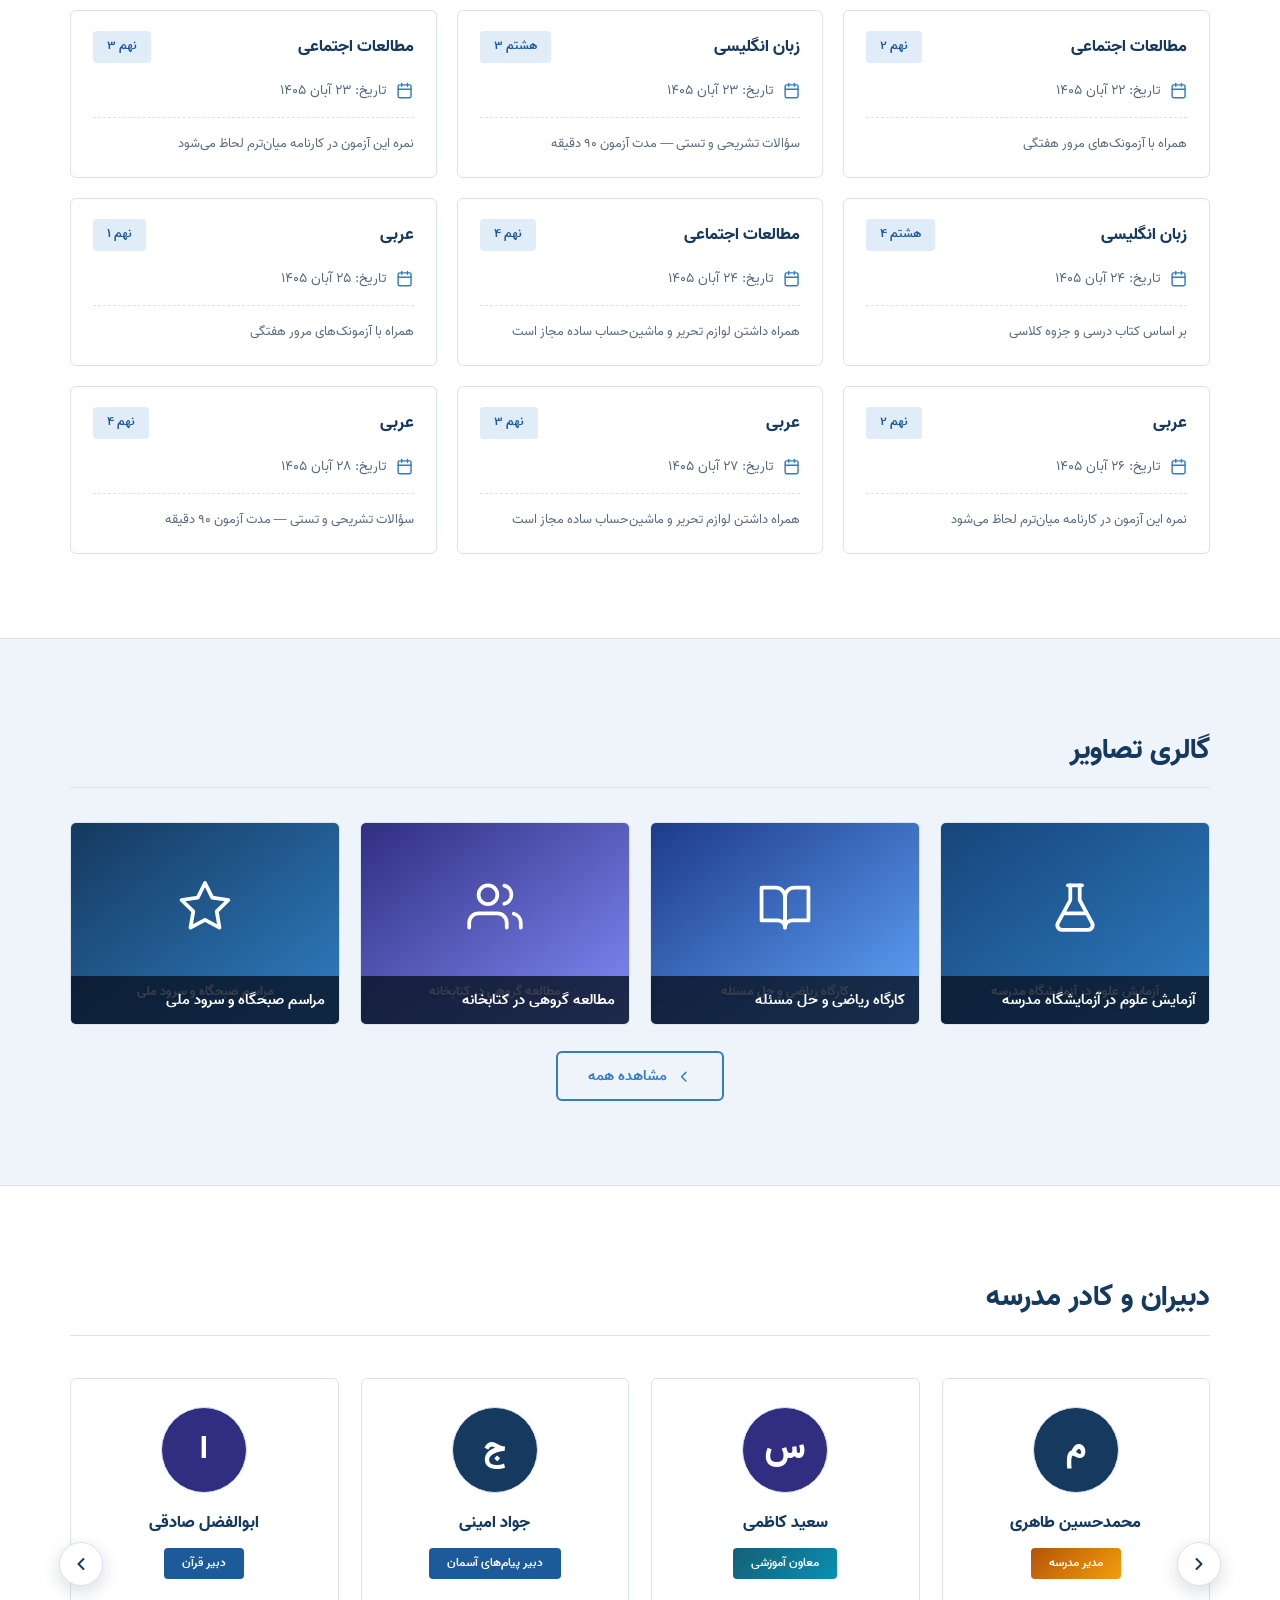
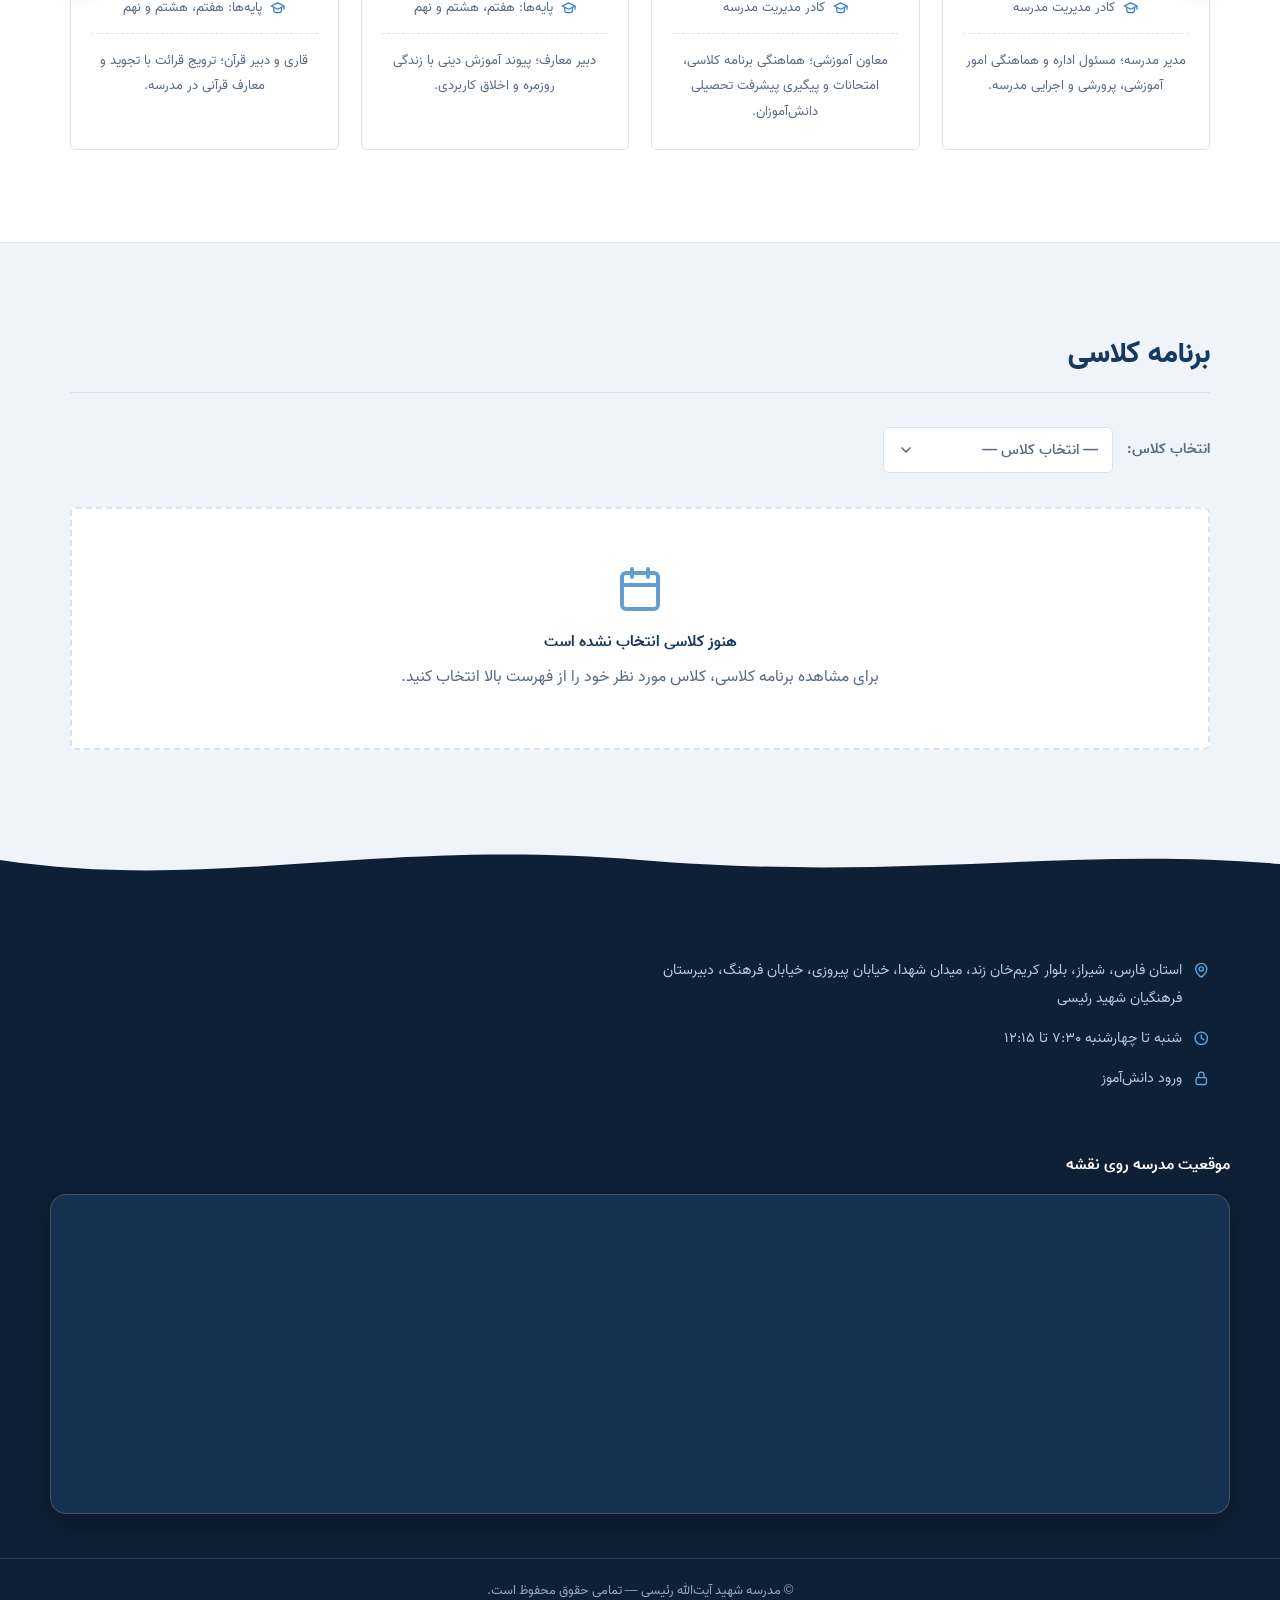
==== commit 5699df6c: "Add files via upload" ====
--- a/index.html
+++ b/index.html
@@ -45,7 +45,7 @@
 <!-- استایل Leaflet برای نقشه فوتر (اگر لود نشود، به‌صورت خودکار iframe جایگزین می‌شود) -->
 <link rel="stylesheet" href="https://cdnjs.cloudflare.com/ajax/libs/leaflet/1.9.4/leaflet.min.css">
 
-<link rel="stylesheet" href="style.css?v=19">
+<link rel="stylesheet" href="style.css?v=22">
 </head>
 
 <body>
@@ -426,7 +426,7 @@
     <form id="stuGateForm" autocomplete="off" novalidate>
       <input type="text" id="stuNid" class="stu-in" inputmode="numeric" placeholder="کد ملی" aria-label="کد ملی" maxlength="10" autocomplete="username">
       <input type="password" id="stuPass" class="stu-in" placeholder="رمز عبور" aria-label="رمز عبور" maxlength="40" autocomplete="current-password">
-      <label class="stu-remember"><input type="checkbox" id="stuRemember"> مرا در این دستگاه نگه دار</label>
+      <label class="stu-remember"><input type="checkbox" id="stuRemember"> من را در این دستگاه به خاطر بسپار</label>
       <div class="admin-gate-actions">
         <button type="button" class="btn btn-outline" id="stuGateCancel">انصراف</button>
         <button type="submit" class="btn btn-primary">ورود</button>
@@ -792,7 +792,7 @@
     }
     booted = true;
     // فایل‌های برنامه به‌ترتیب (async=false یعنی اجرا دقیقاً با همین ترتیب)
-    var files = ['script.js?v=19', 'panel-admin.js?v=19'];
+    var files = ['script.js?v=22', 'panel-admin.js?v=22'];
     files.forEach(function (f, i) {
       var s = document.createElement('script');
       s.src = f;
--- a/style.css
+++ b/style.css
@@ -1577,3 +1577,8 @@
 /* ردیف مدیر: نام + نام کاربری کنار هم */
 .adm-aline{display:flex;align-items:center;gap:10px;flex-wrap:wrap}
 .adm-uname{unicode-bidi:isolate;direction:ltr;background:var(--chip);color:var(--chip-text);border-radius:999px;padding:1px 12px;font-size:.78rem;font-weight:700;font-family:ui-monospace,Menlo,Consolas,monospace}
+
+/* چند فایل در یک منبع */
+.adm-rfiles{display:flex;flex-direction:column;gap:6px;margin-bottom:8px}
+.adm-rfile{display:flex;align-items:center;gap:10px;padding:6px 10px;border:1px solid var(--border);border-radius:8px;background:var(--surface-2)}
+.adm-rfile a{flex:1;min-width:0;overflow:hidden;text-overflow:ellipsis;white-space:nowrap}
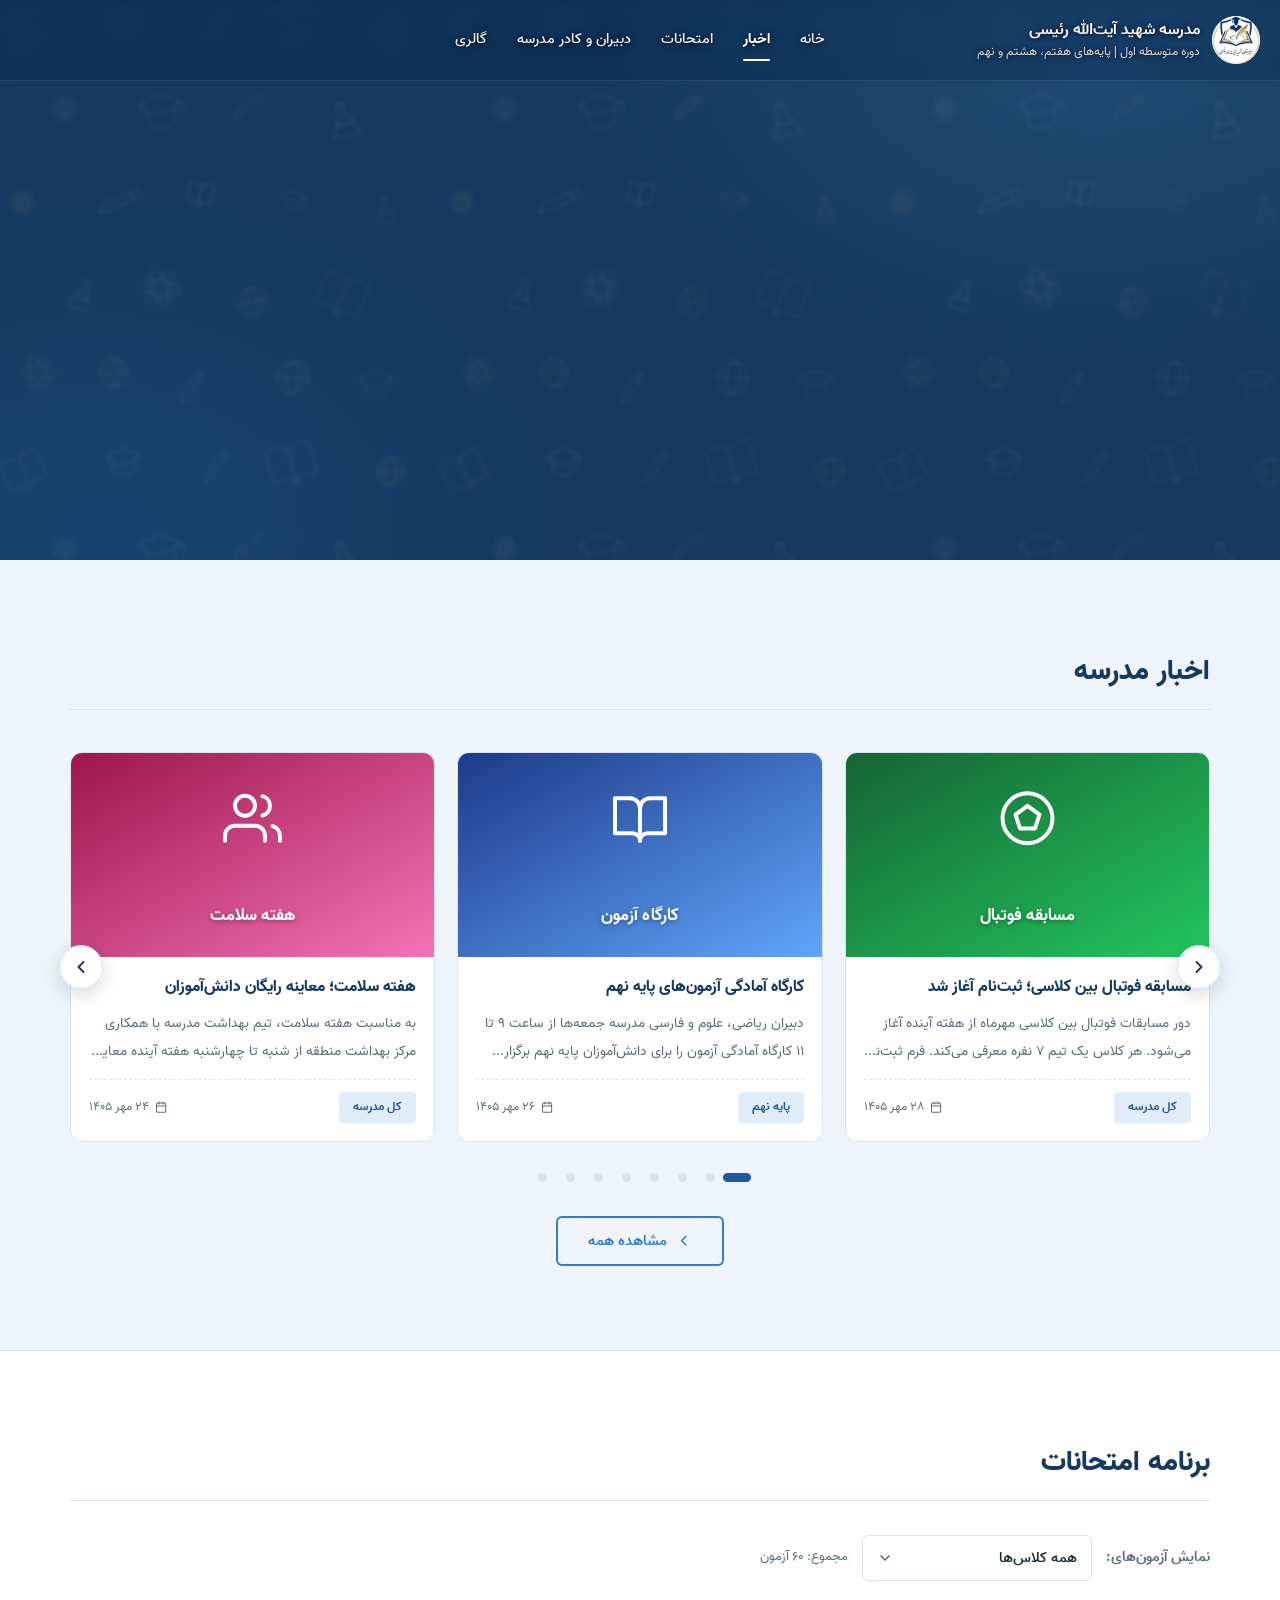
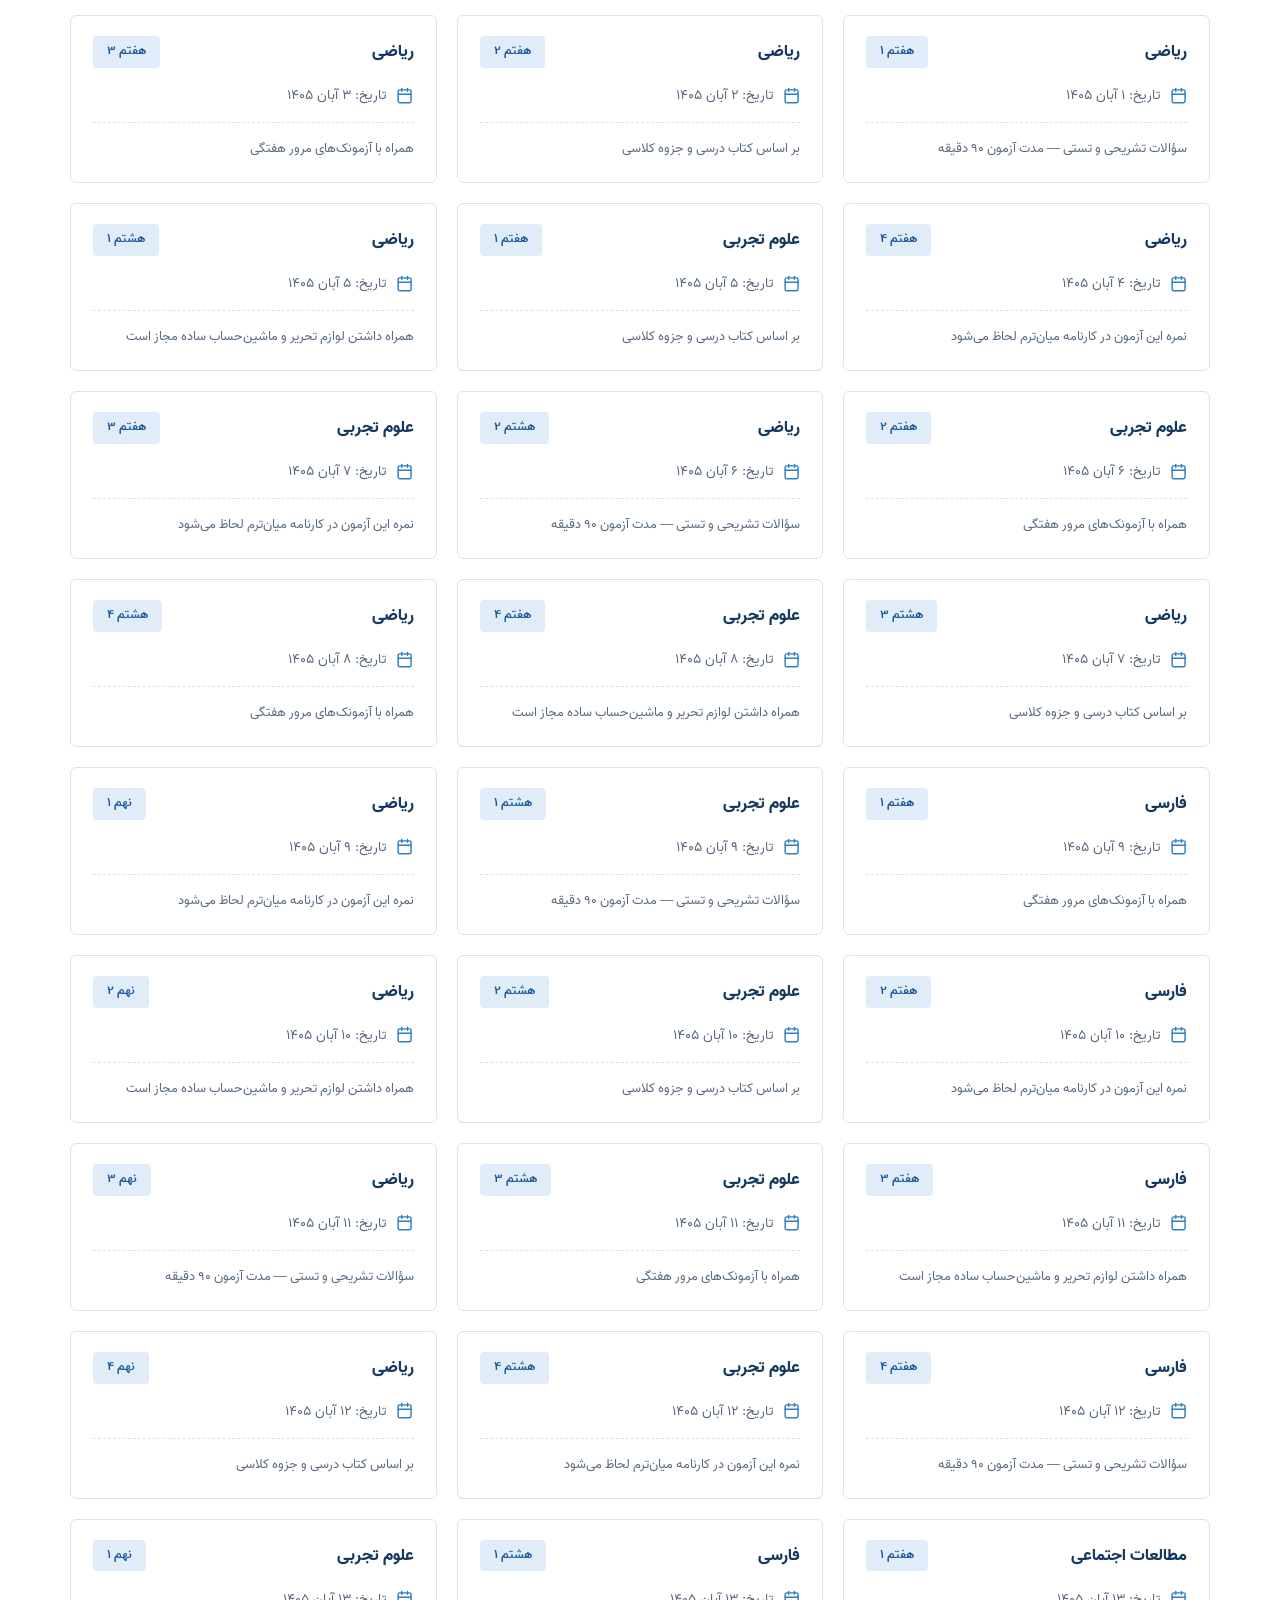
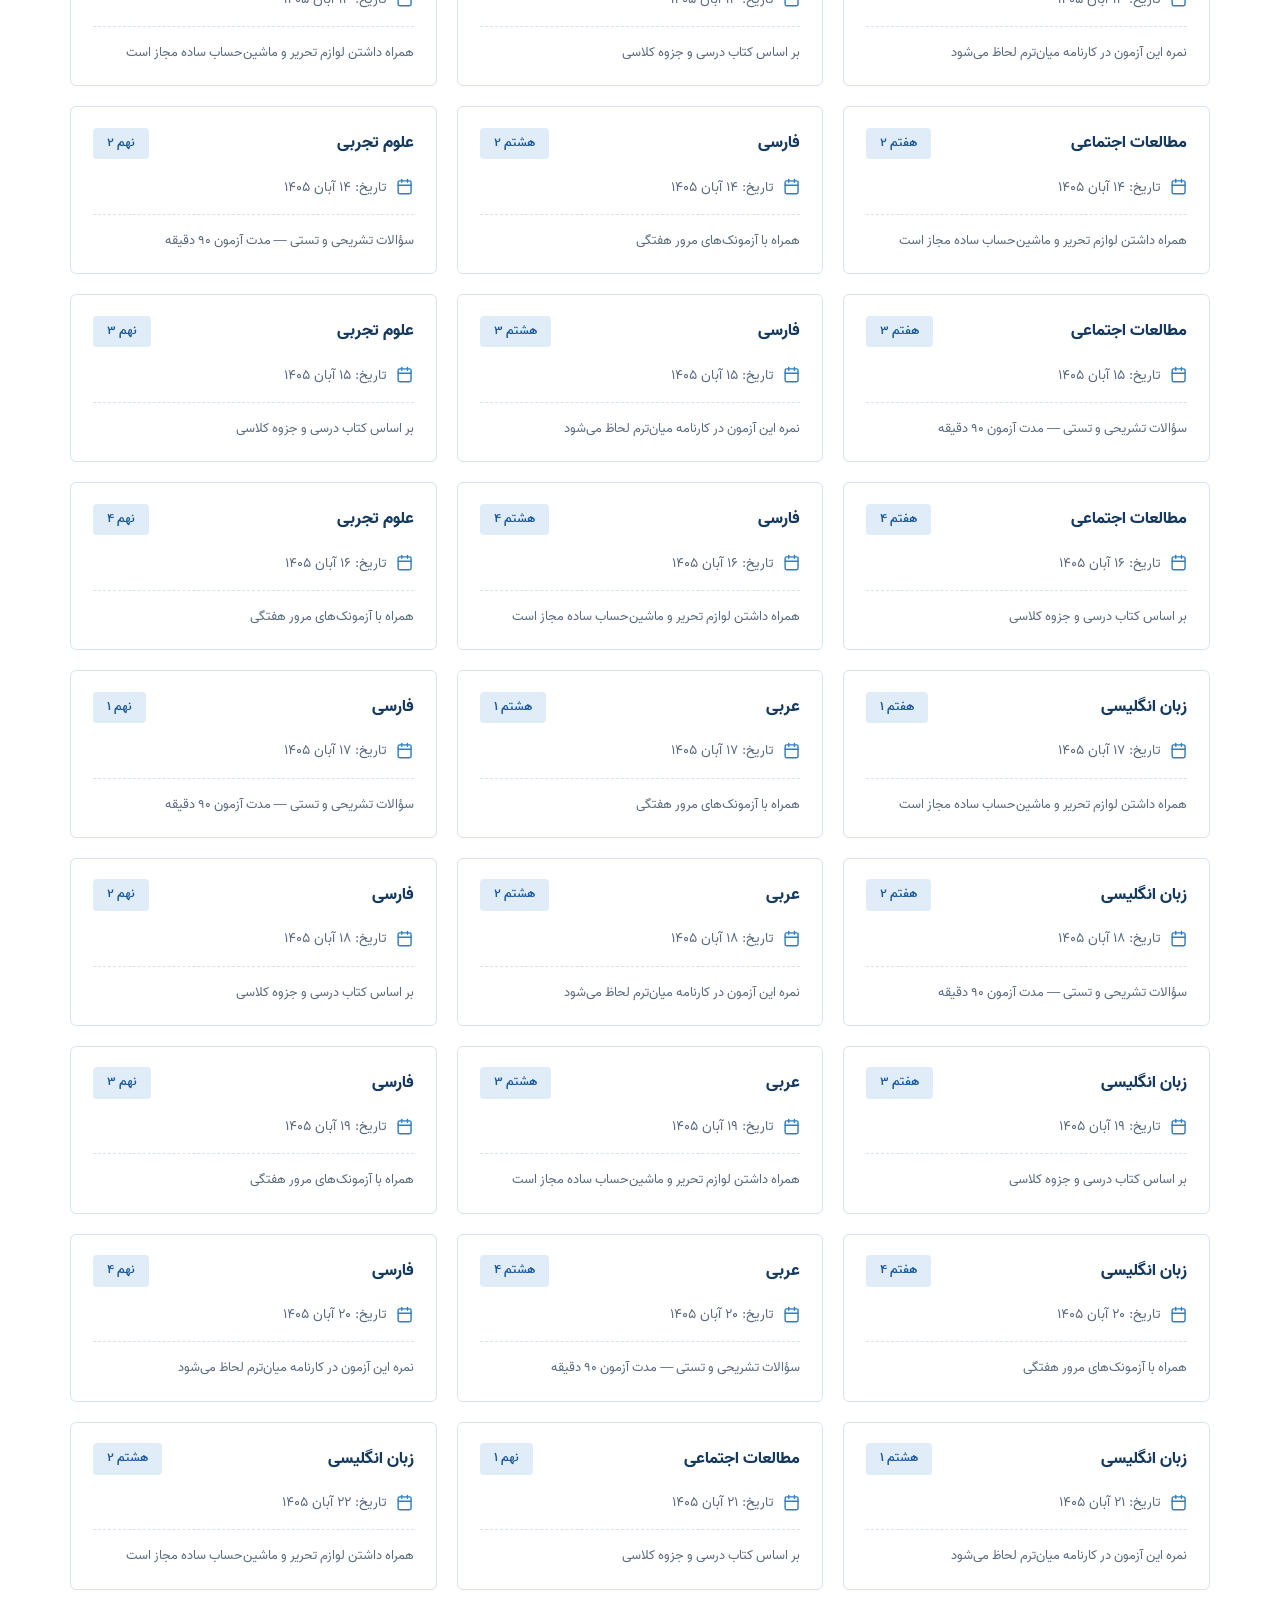
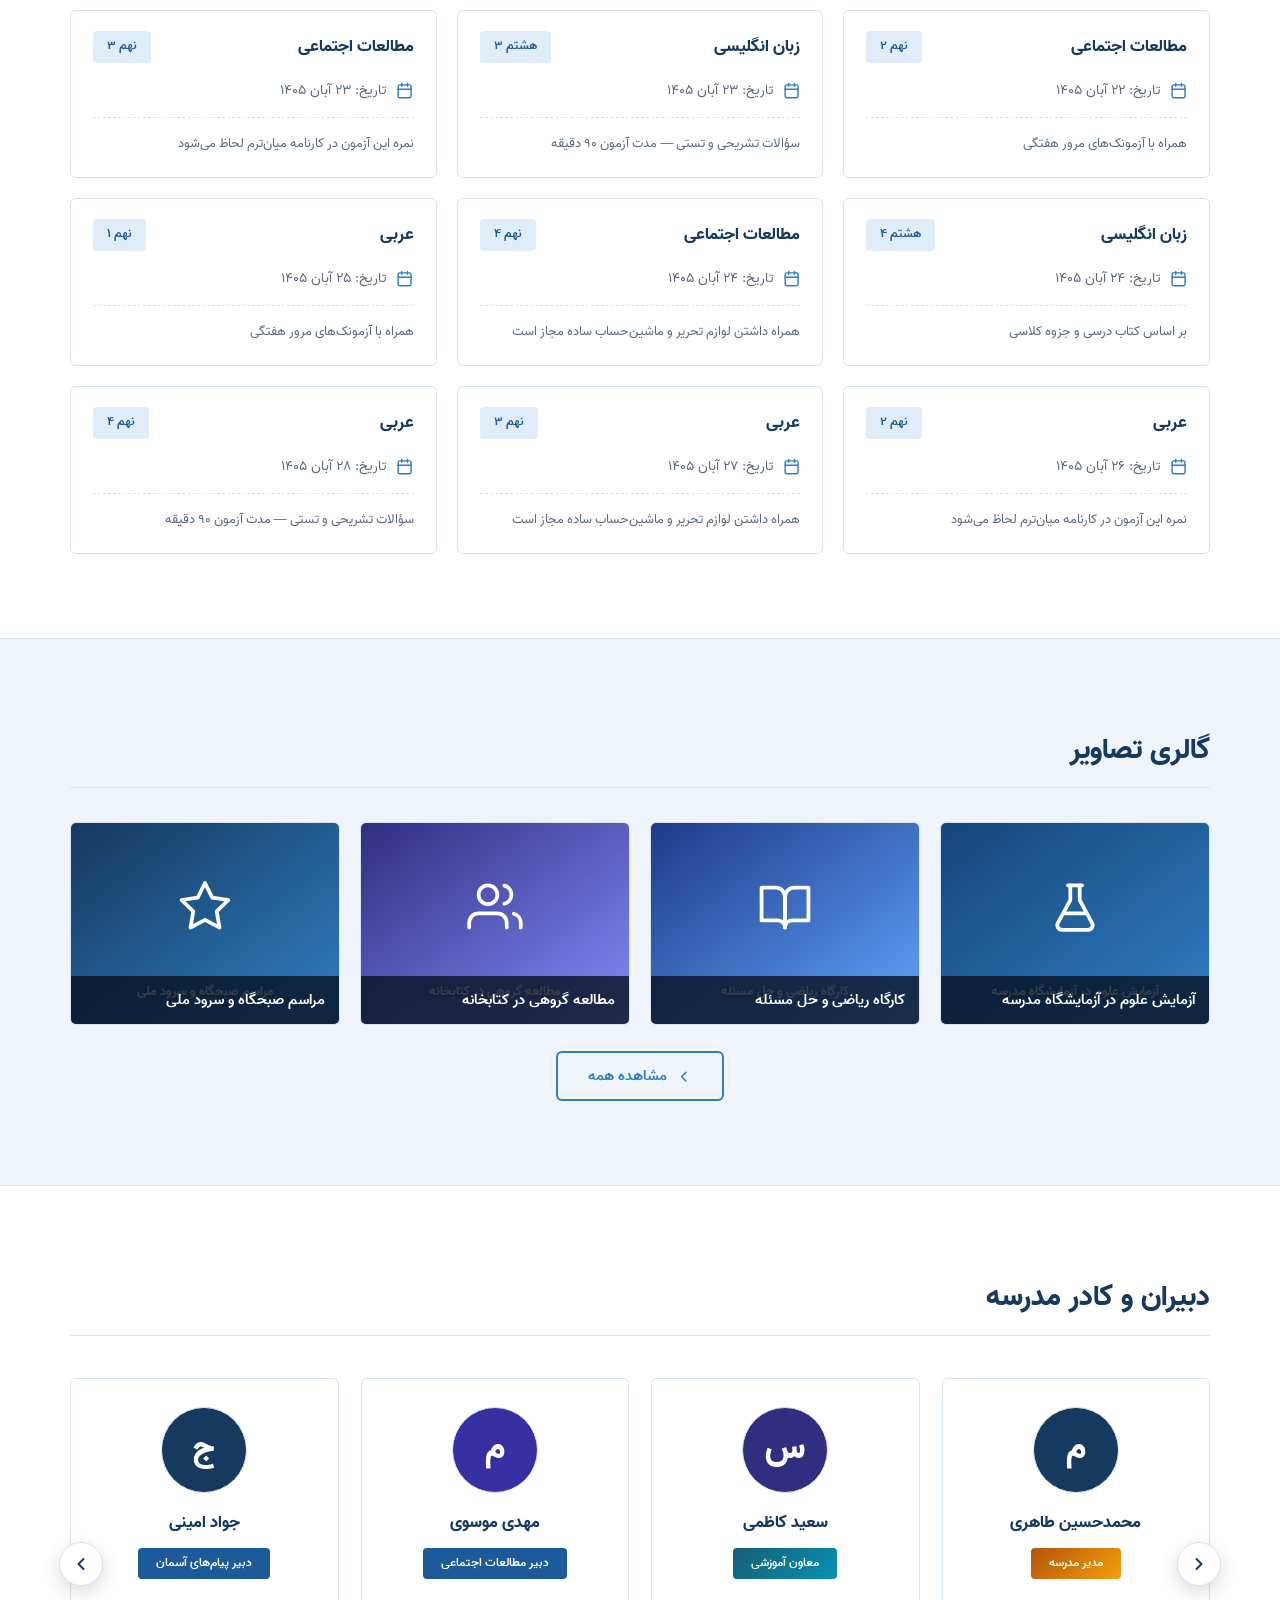
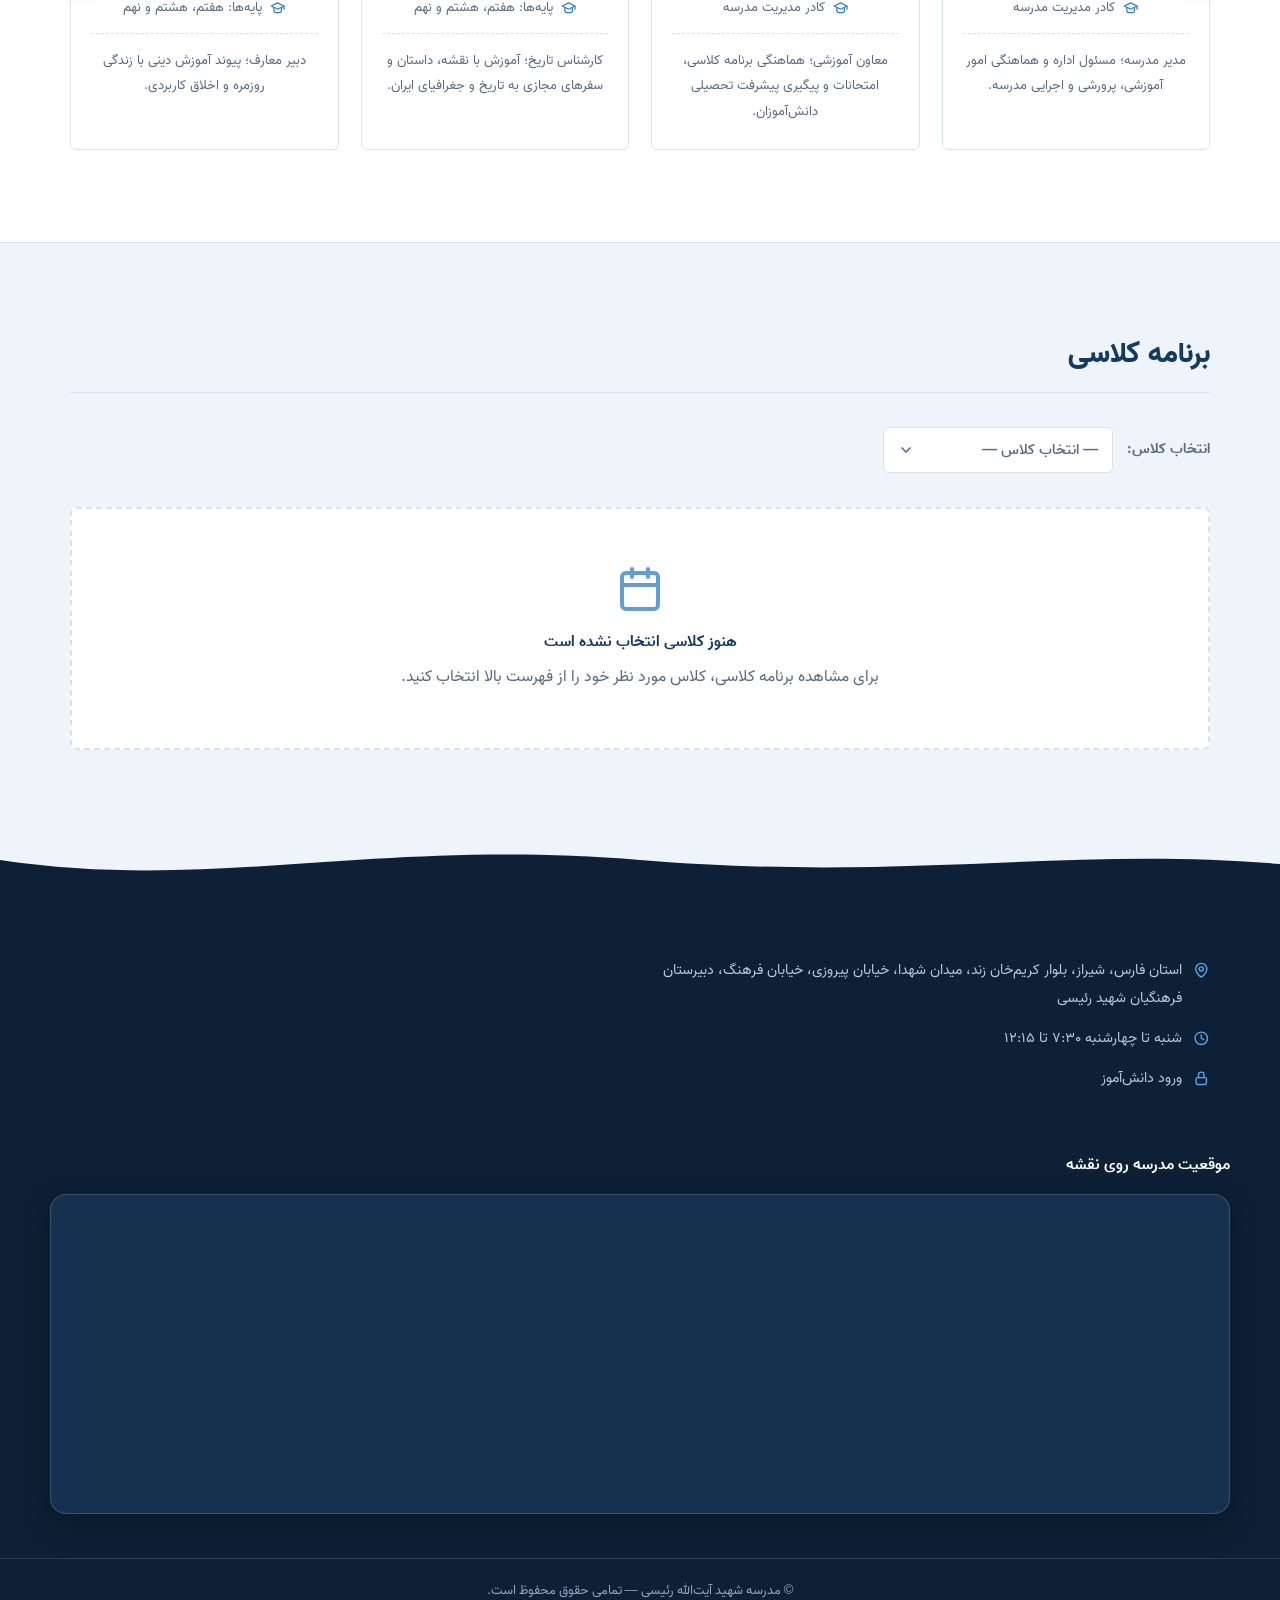
==== commit c3f6d444: "Add files via upload" ====
--- a/index.html
+++ b/index.html
@@ -45,7 +45,7 @@
 <!-- استایل Leaflet برای نقشه فوتر (اگر لود نشود، به‌صورت خودکار iframe جایگزین می‌شود) -->
 <link rel="stylesheet" href="https://cdnjs.cloudflare.com/ajax/libs/leaflet/1.9.4/leaflet.min.css">
 
-<link rel="stylesheet" href="style.css?v=22">
+<link rel="stylesheet" href="style.css?v=23">
 </head>
 
 <body>
@@ -792,7 +792,7 @@
     }
     booted = true;
     // فایل‌های برنامه به‌ترتیب (async=false یعنی اجرا دقیقاً با همین ترتیب)
-    var files = ['script.js?v=22', 'panel-admin.js?v=22'];
+    var files = ['script.js?v=23', 'panel-admin.js?v=23'];
     files.forEach(function (f, i) {
       var s = document.createElement('script');
       s.src = f;
